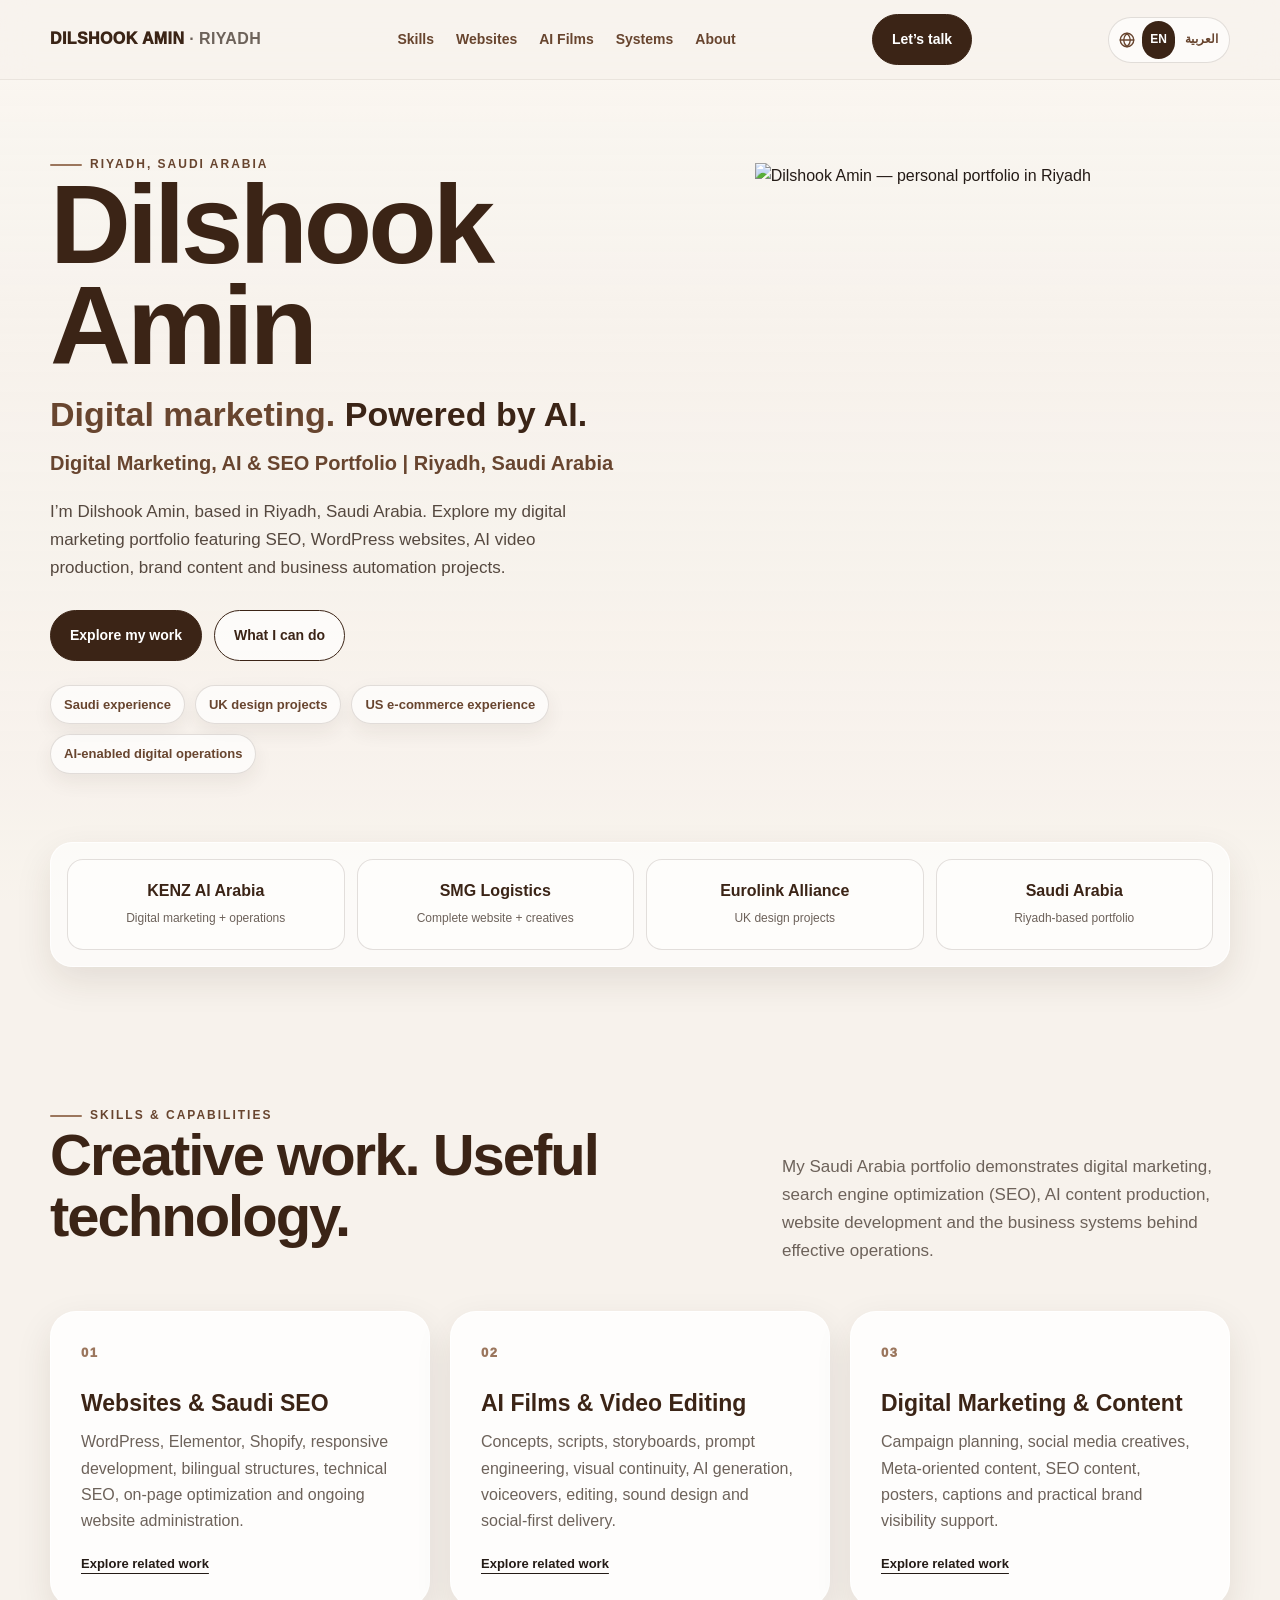
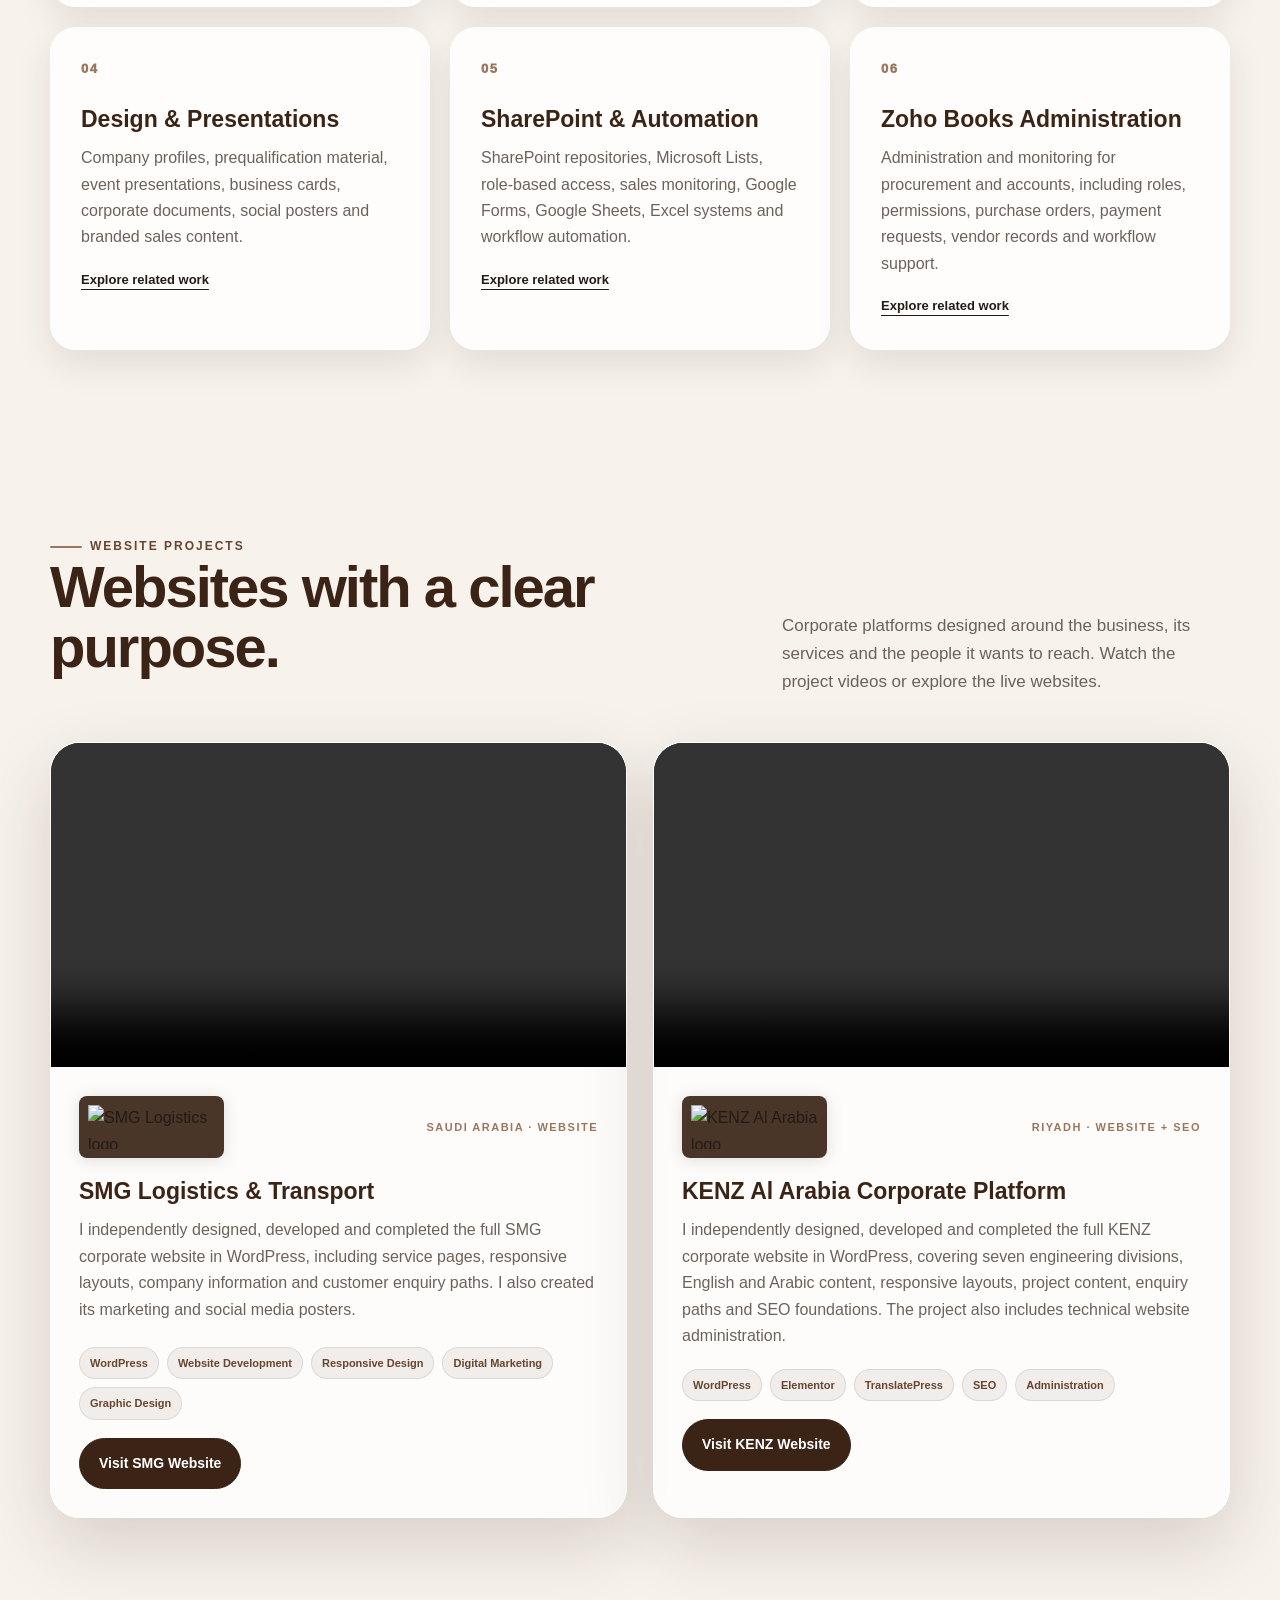
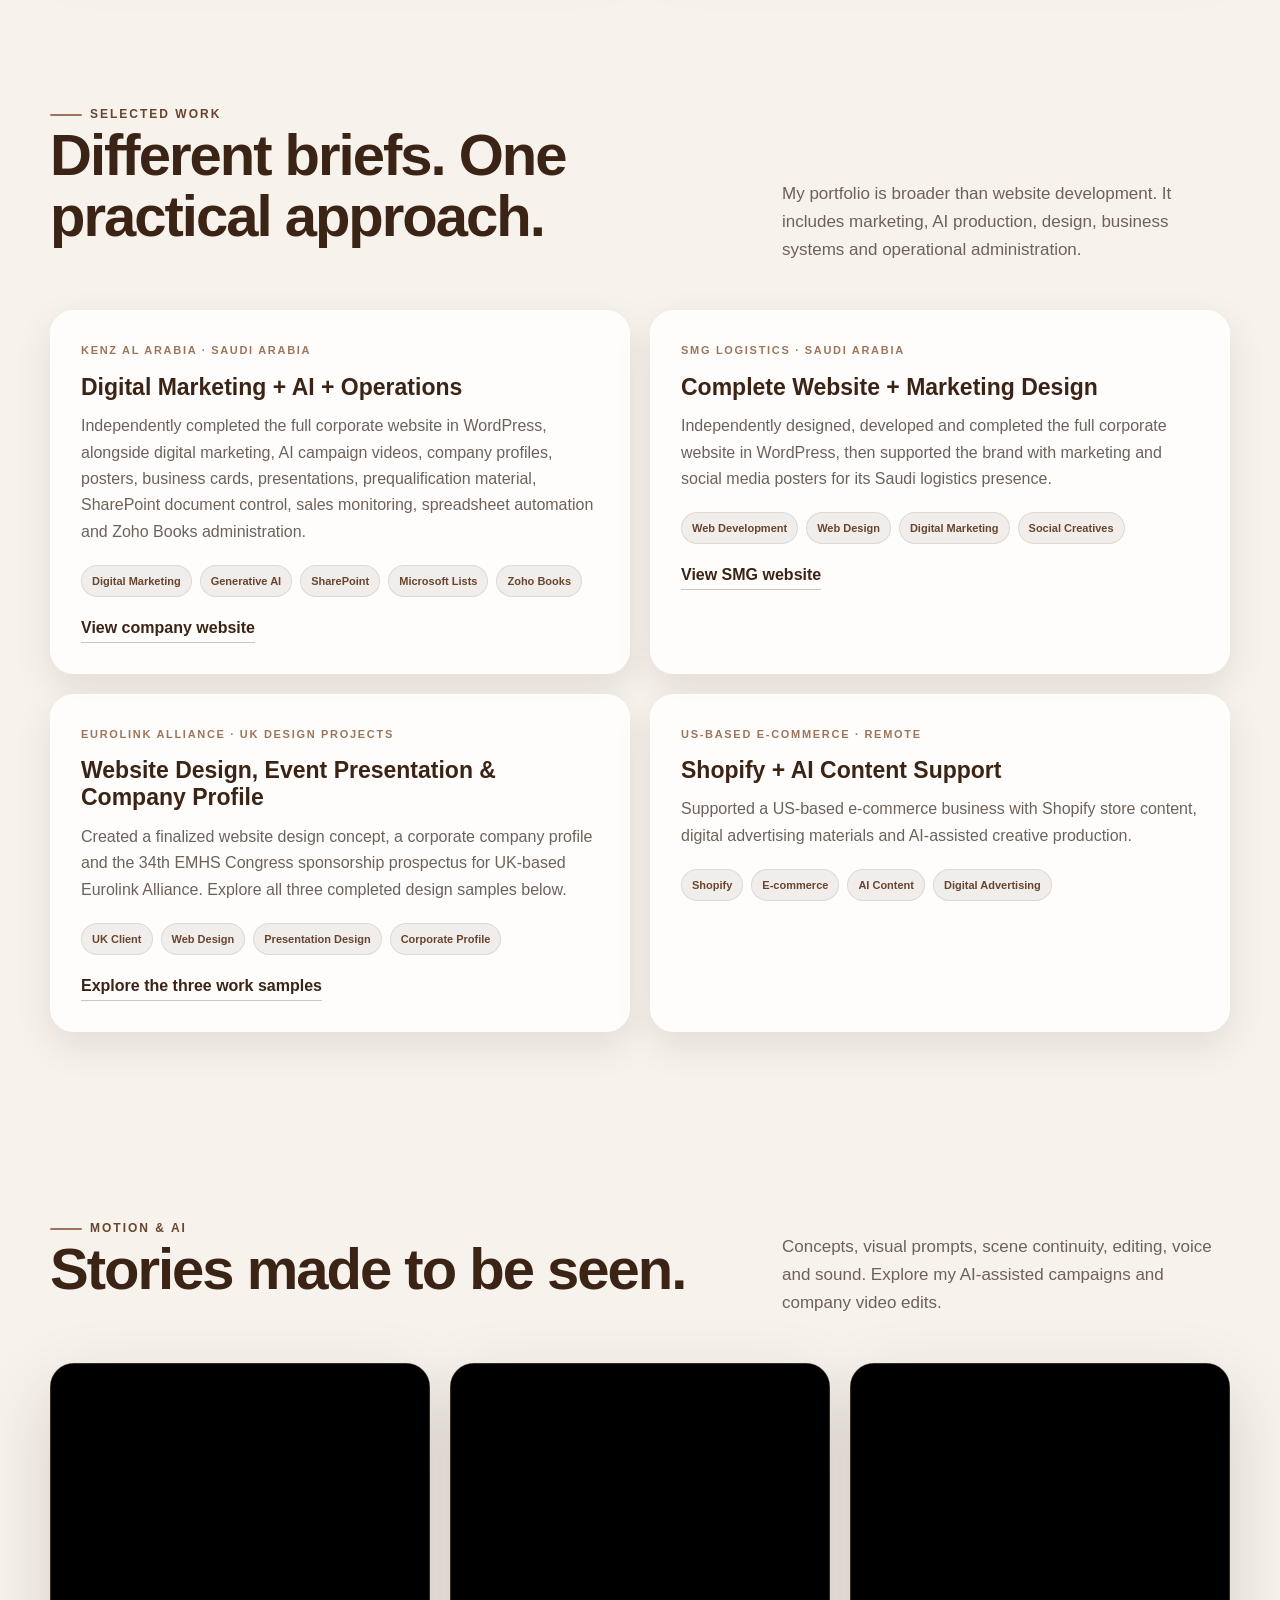
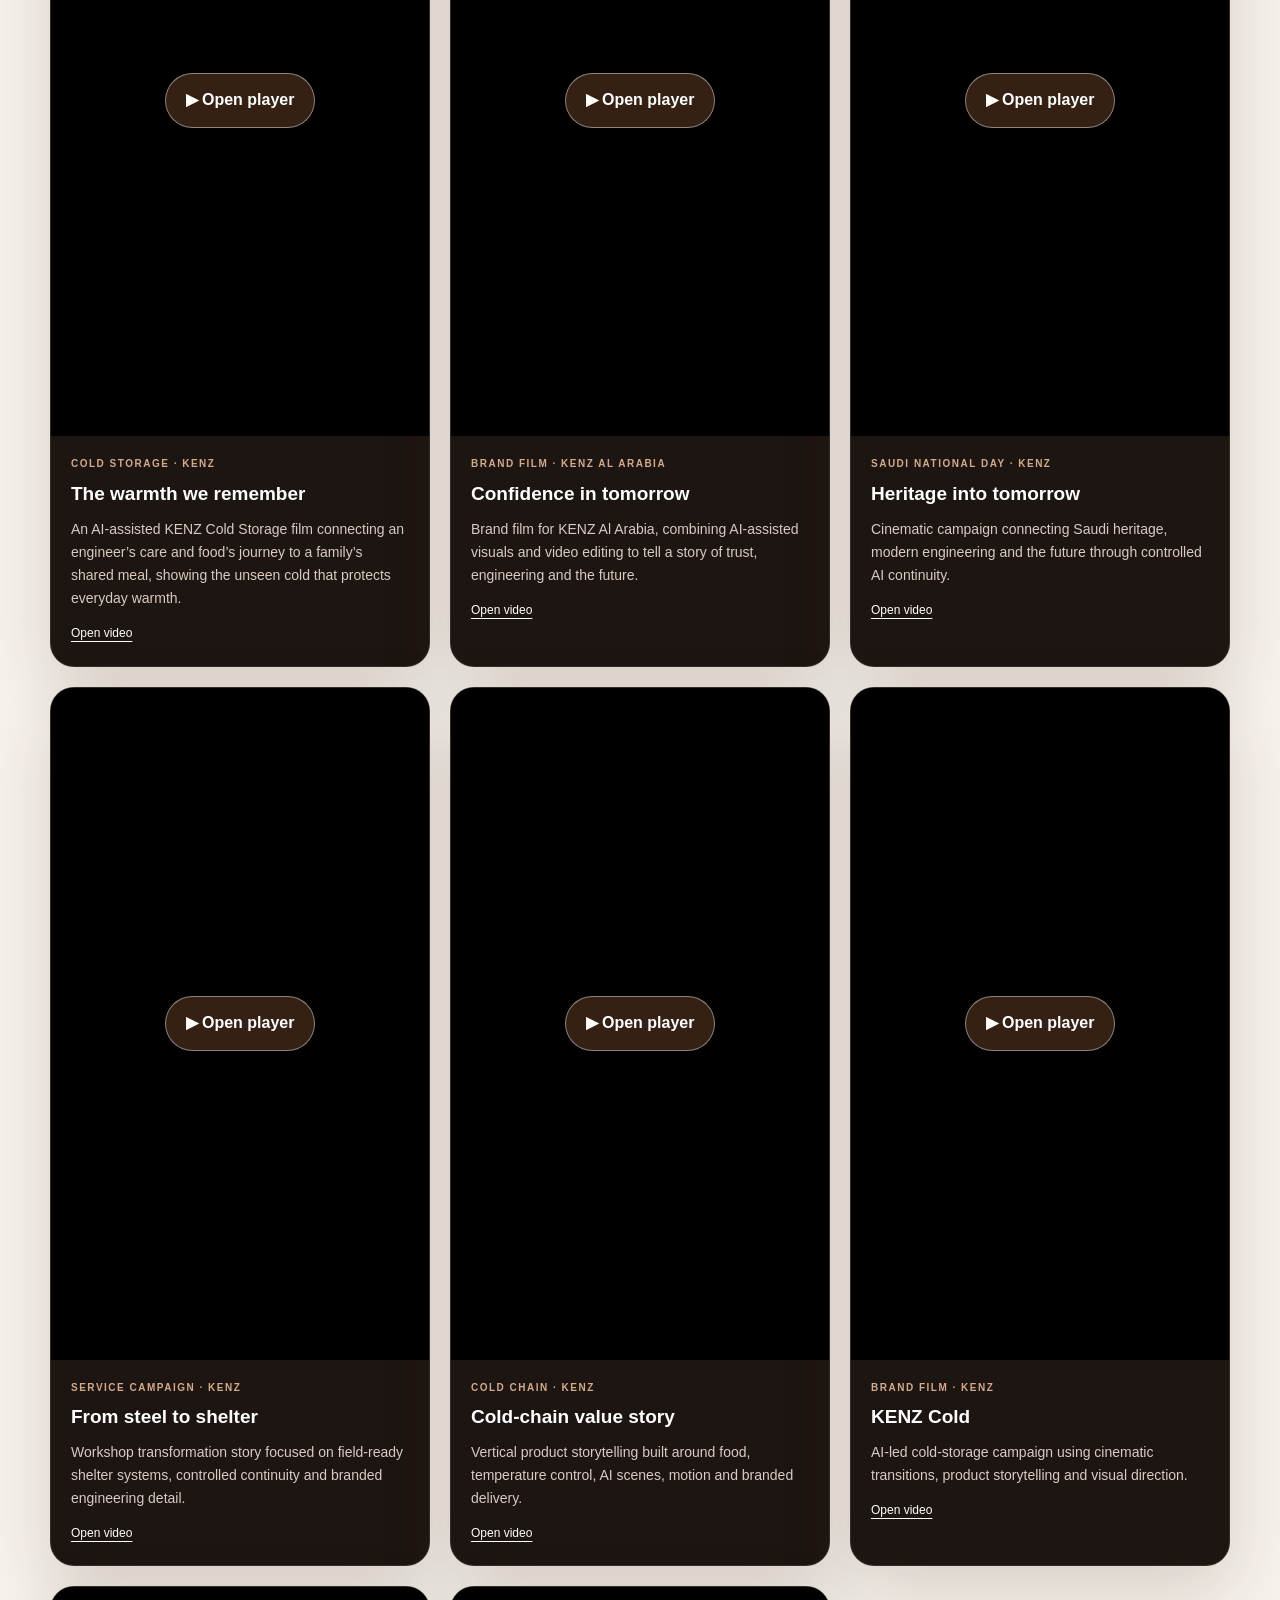
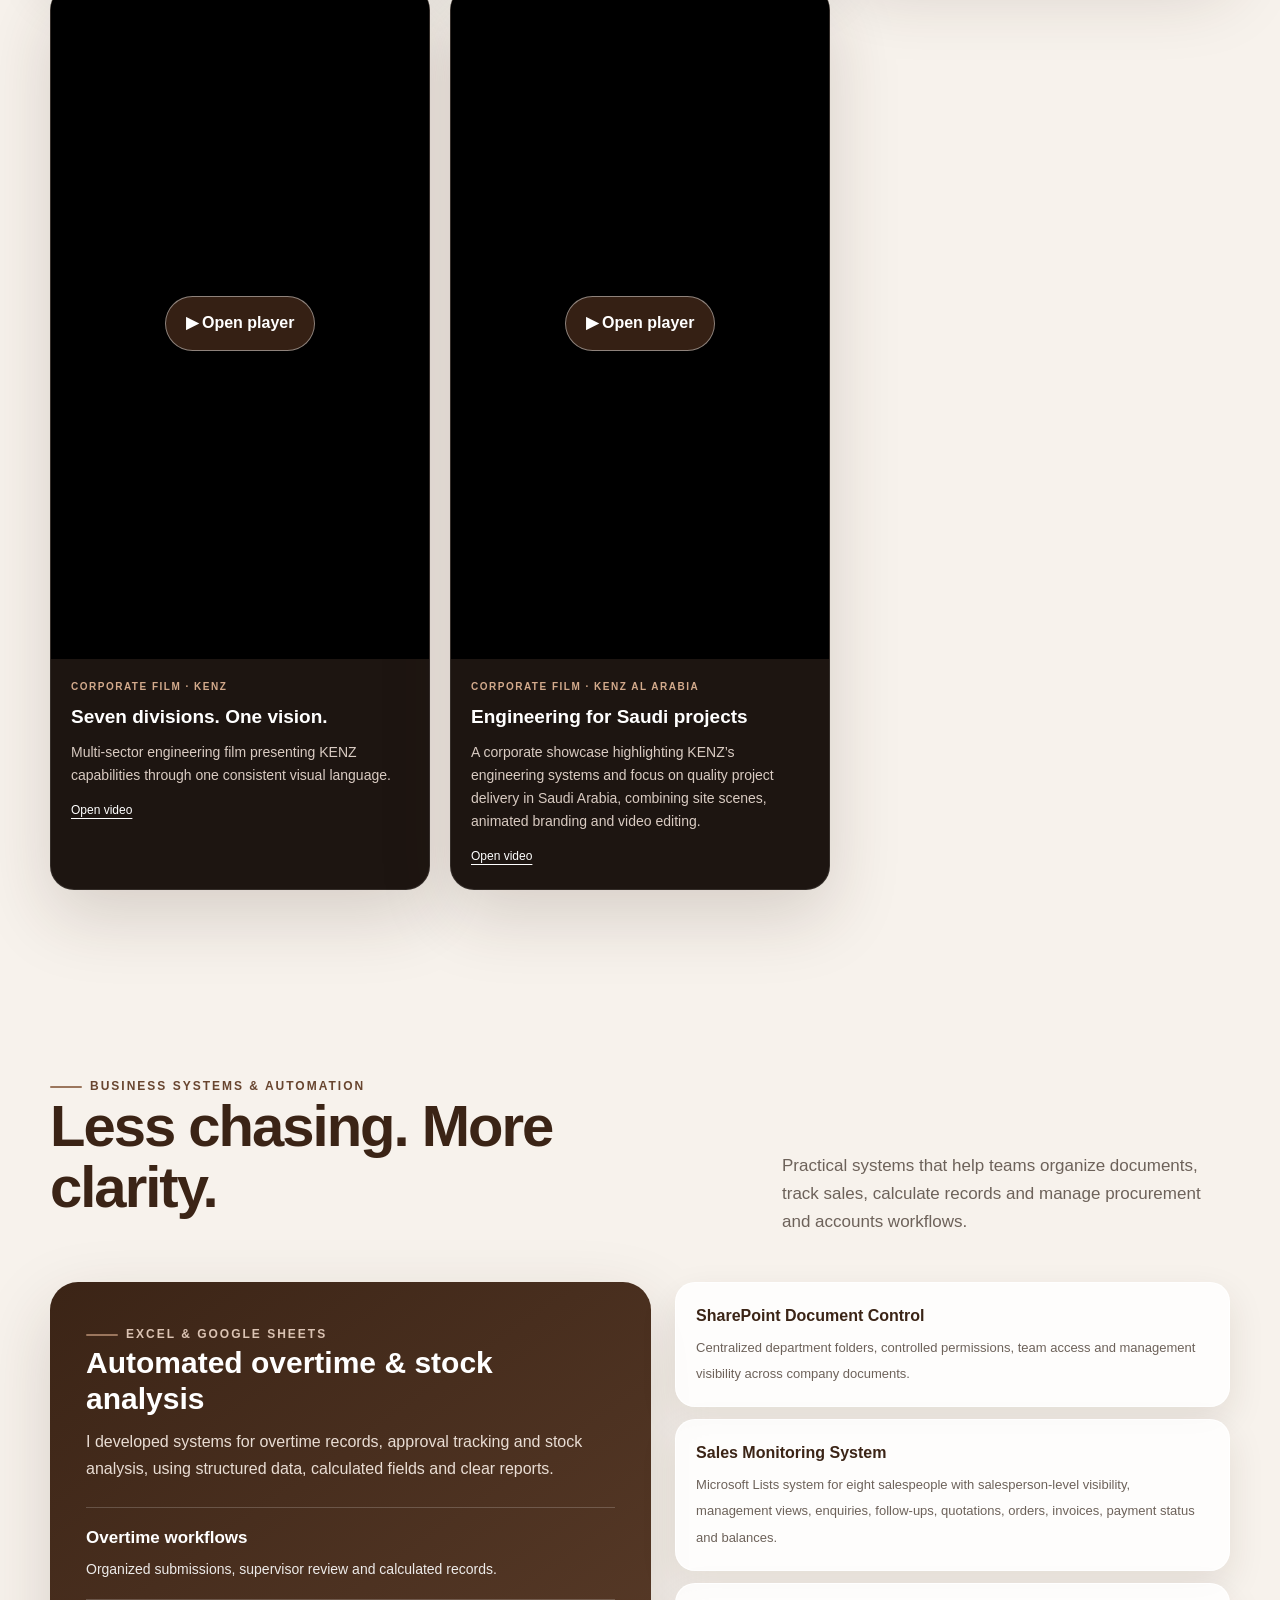
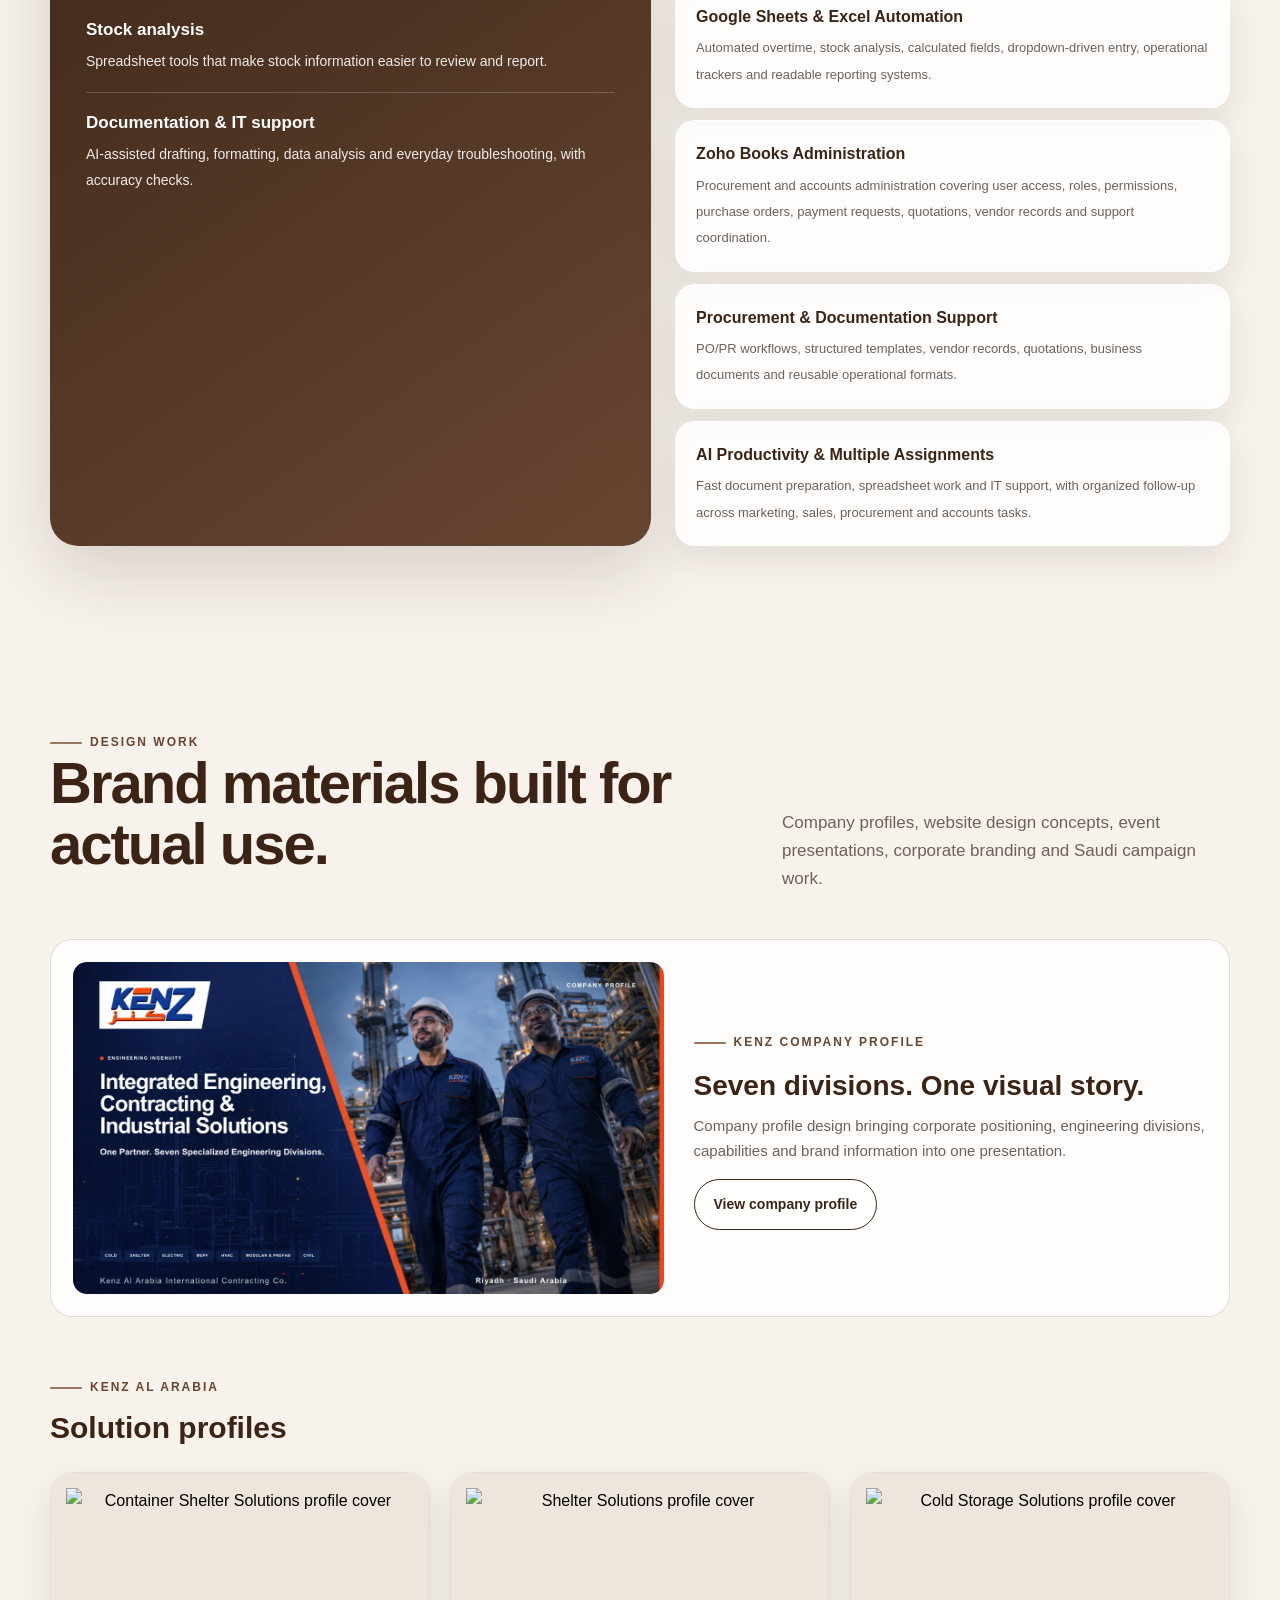
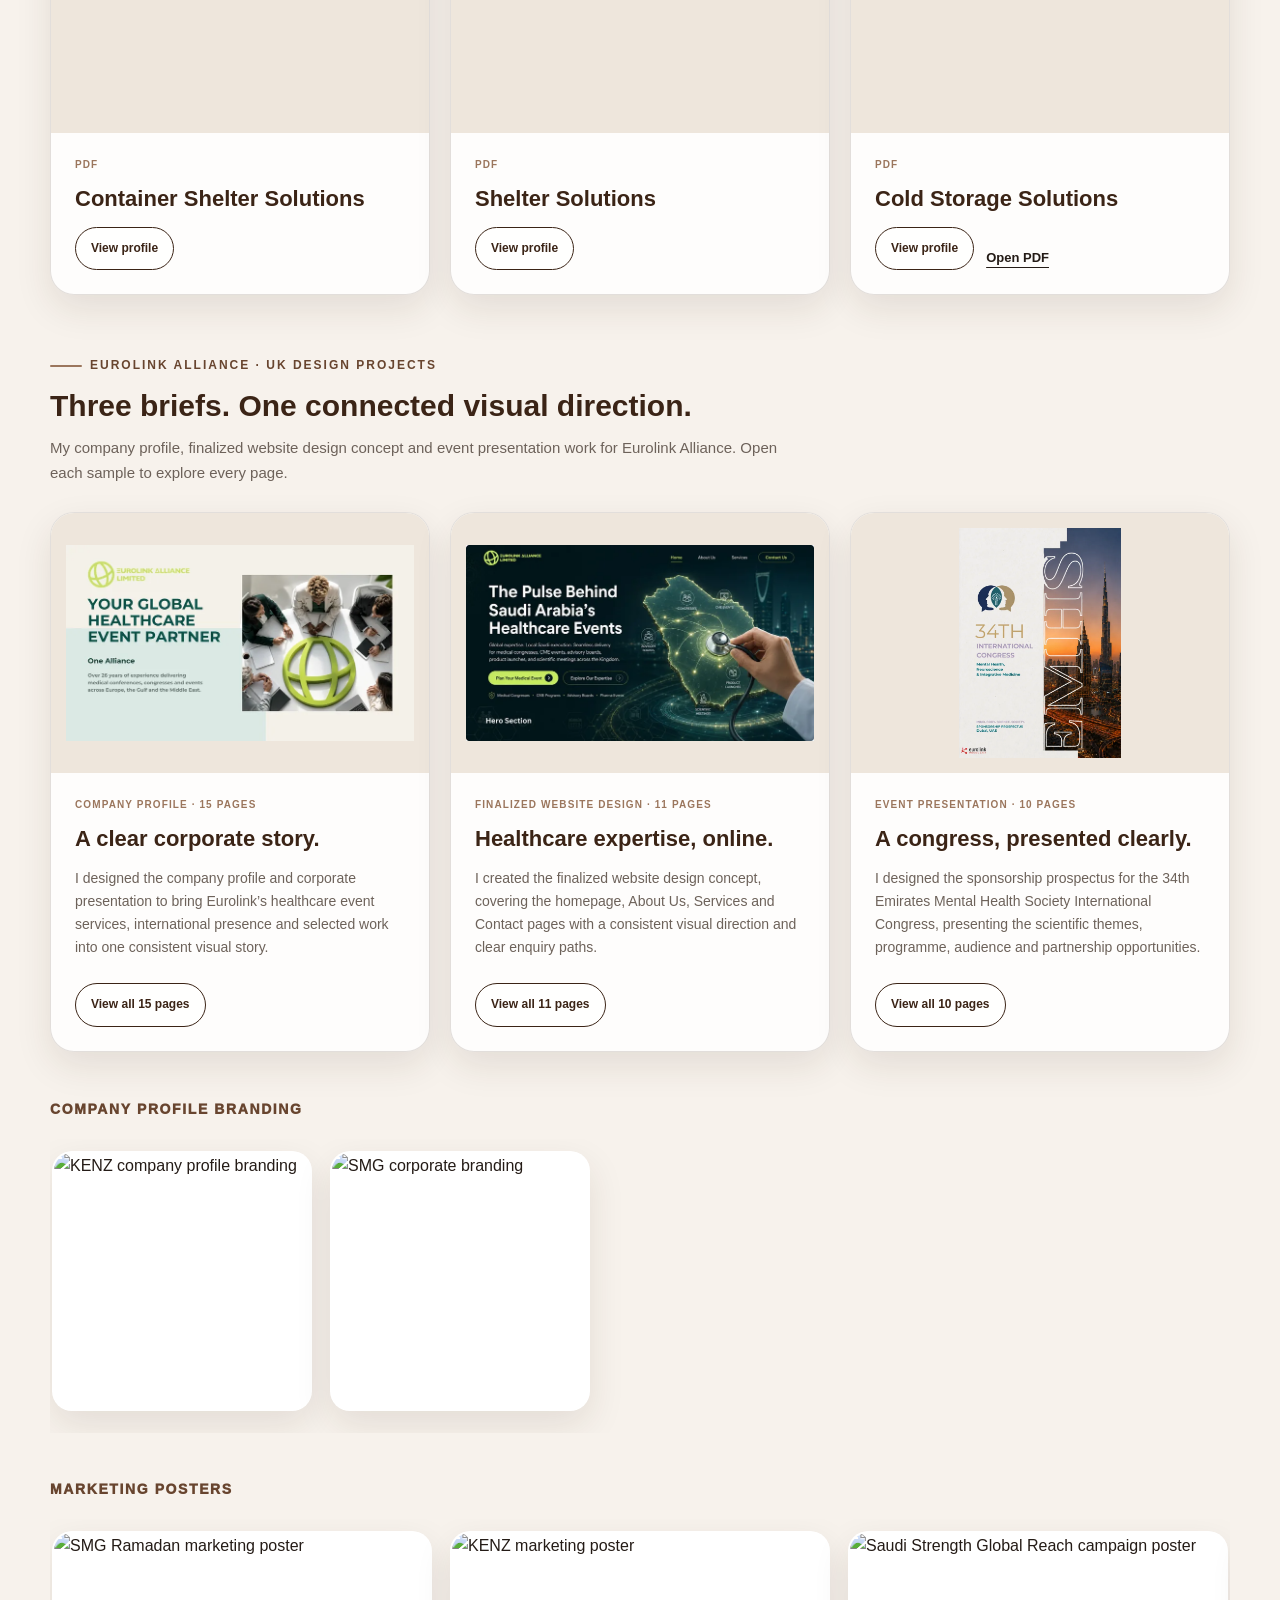
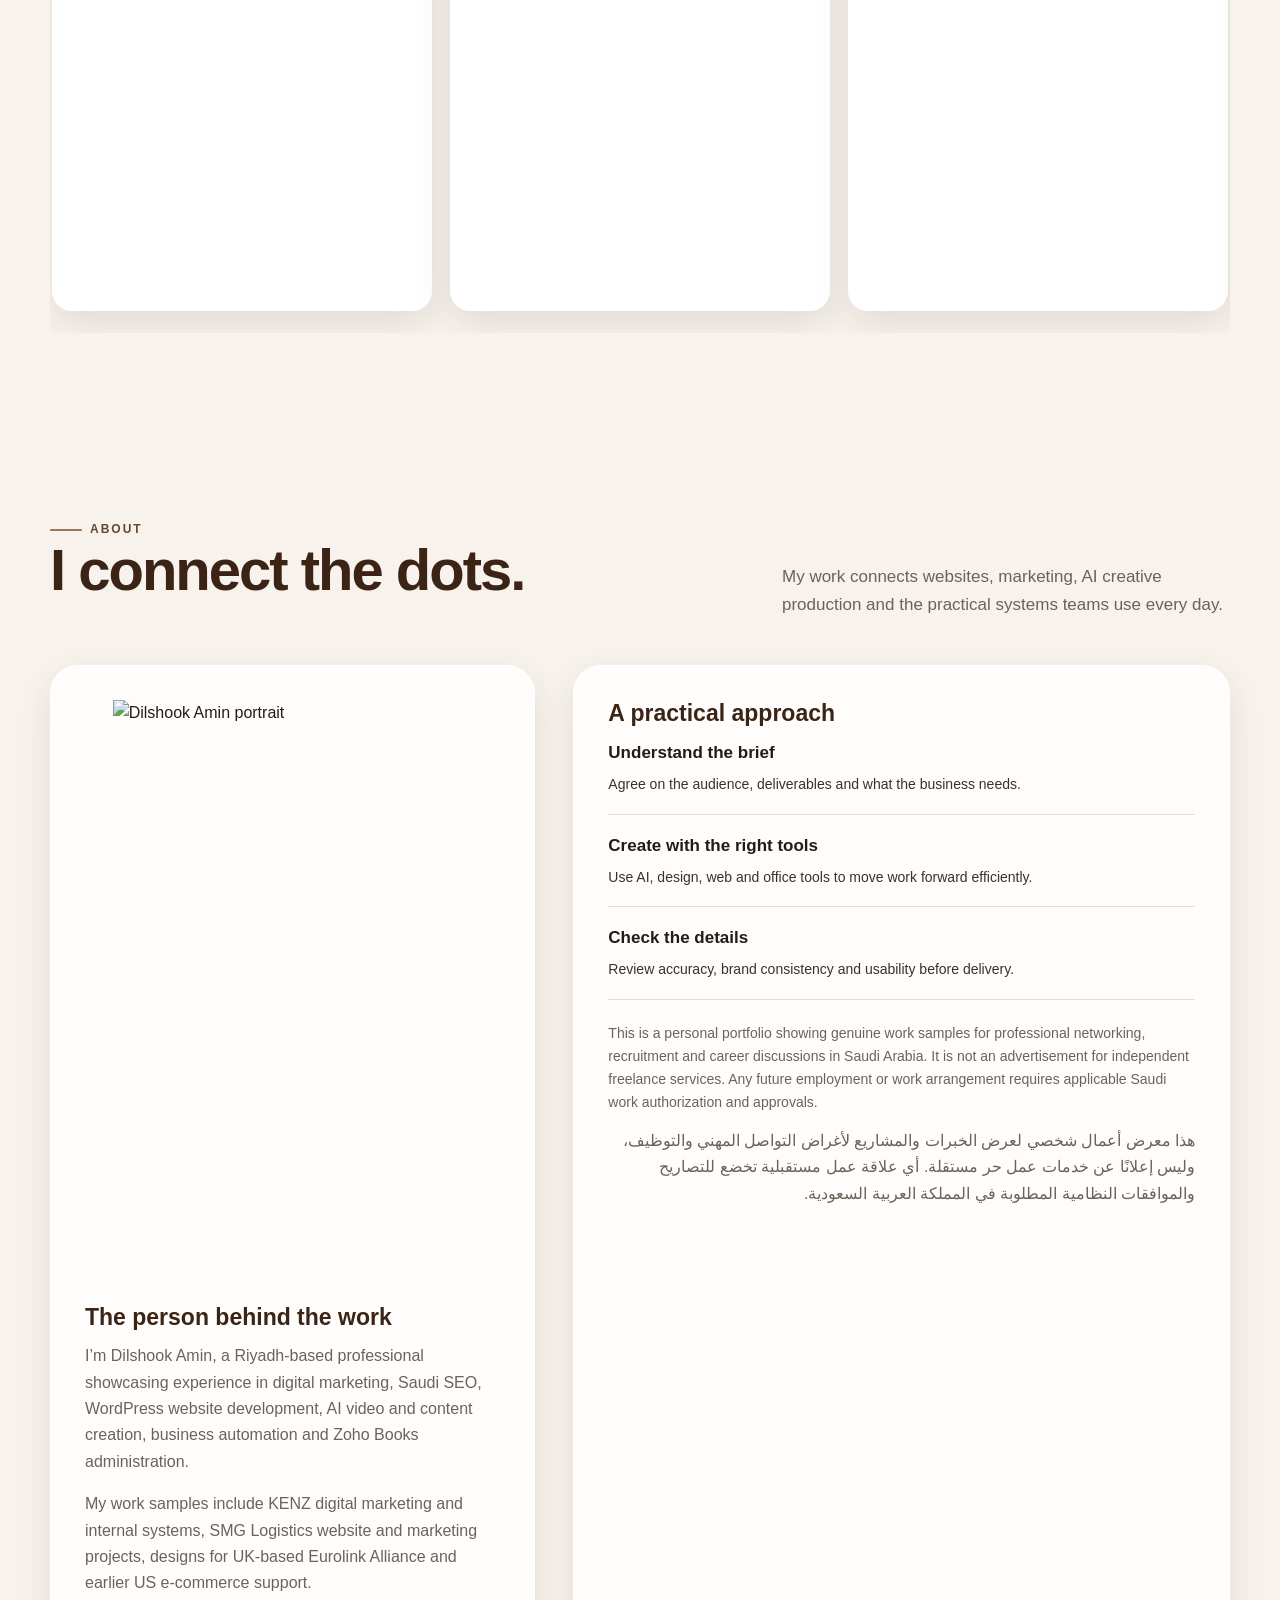
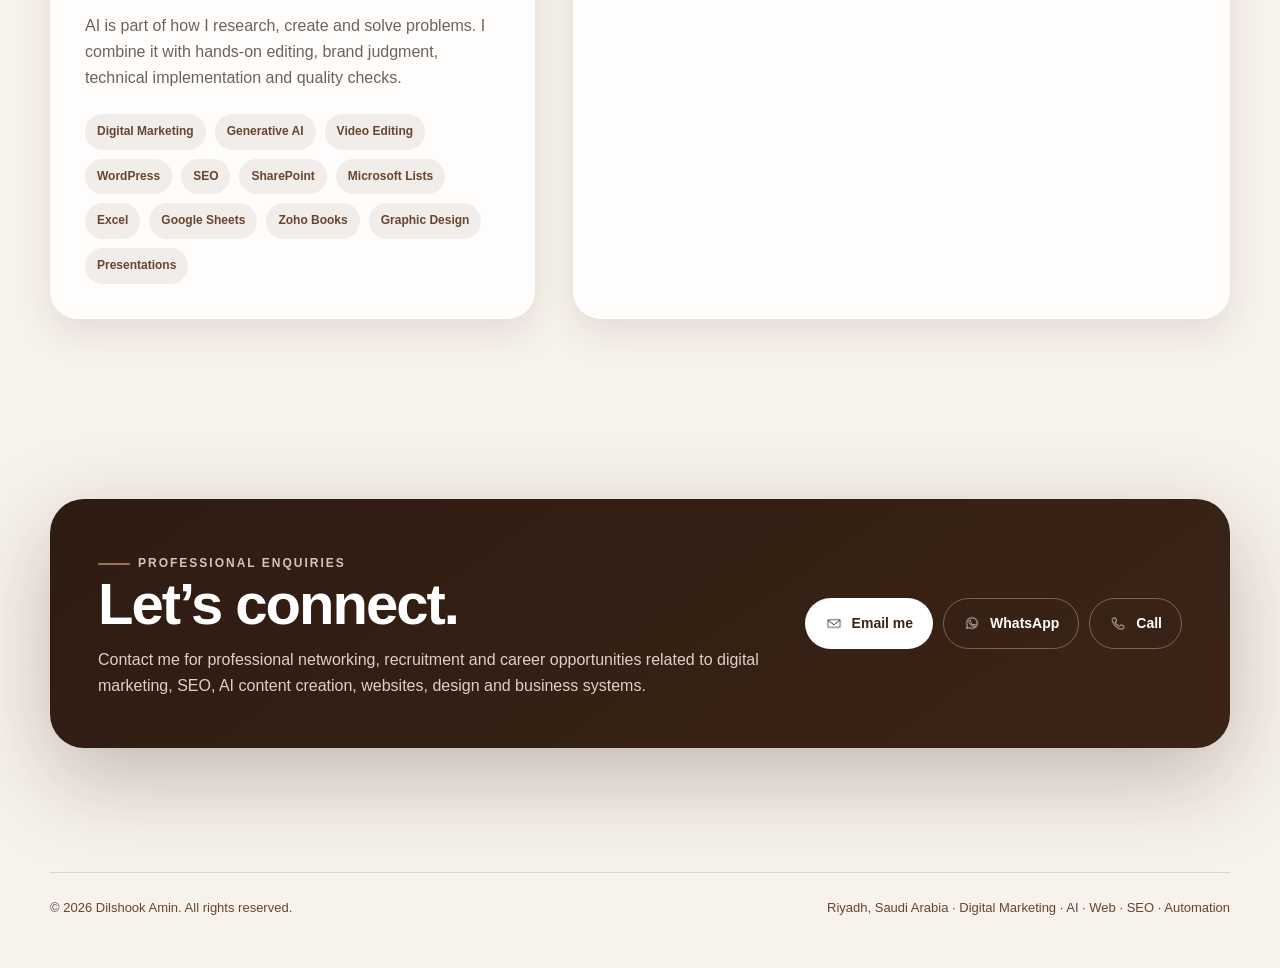
==== index.html @ b905e65b "Point both shelter presentations to KENZ's published PDFs" ====
<!DOCTYPE html>

<html lang="en">
<head>
<meta charset="utf-8"/>
<meta content="width=device-width,initial-scale=1,viewport-fit=cover" name="viewport"/>
<title>Dilshook Amin | Digital Marketing &amp; AI Portfolio Saudi Arabia</title>
<meta content="Explore Dilshook Amin’s digital marketing and AI portfolio in Riyadh, Saudi Arabia: SEO, WordPress websites, AI video, campaign content and business automation." name="description"/>
<meta content="index,follow,max-image-preview:large,max-snippet:-1,max-video-preview:-1" name="robots"/>
<meta content="Dilshook Amin" name="author"/>
<meta content="#f7f2ec" name="theme-color"/>
<meta content="light" name="color-scheme"/>
<meta content="SA-01" name="geo.region"/>
<meta content="Riyadh, Saudi Arabia" name="geo.placename"/>
<meta content="telephone=yes" name="format-detection"/>
<link href="https://dilshookaminofficial.info/" rel="canonical"/>
<link rel="alternate" hreflang="en-SA" href="https://dilshookaminofficial.info/"/>
<link rel="alternate" hreflang="ar-SA" href="https://dilshookaminofficial.info/ar/"/>
<link rel="alternate" hreflang="x-default" href="https://dilshookaminofficial.info/"/>
<link crossorigin="" href="https://cdn.shopify.com" rel="preconnect"/>
<link crossorigin="" href="https://drive.google.com" rel="preconnect"/>
<meta content="profile" property="og:type"/>
<meta content="en_SA" property="og:locale"/>
<meta content="Dilshook Amin Portfolio" property="og:site_name"/>
<meta content="Dilshook Amin | Digital Marketing &amp; AI Portfolio Saudi Arabia" property="og:title"/>
<meta content="Digital marketing, SEO, WordPress websites, AI video production and digital operations projects in Riyadh, Saudi Arabia. Explore Dilshook Amin’s professional portfolio." property="og:description"/>
<meta content="https://dilshookaminofficial.info/" property="og:url"/>
<meta content="Dilshook Amin — digital marketing and AI portfolio in Riyadh" property="og:image:alt"/>
<meta content="summary_large_image" name="twitter:card"/>
<meta content="Dilshook Amin | Digital Marketing &amp; AI Portfolio, Riyadh" name="twitter:title"/>
<meta content="Professional portfolio in Riyadh, Saudi Arabia: digital marketing, SEO, AI content creation, WordPress websites, design and business automation." name="twitter:description"/>
<meta property="og:image" content="https://cdn.shopify.com/s/files/1/0979/8782/1879/files/72a21efa-d3df-47b3-9f54-b3357c6d8799_1.png?v=1791096458"/>
<meta property="og:image:width" content="1065"/>
<meta property="og:image:height" content="1476"/>
<meta name="twitter:image" content="https://cdn.shopify.com/s/files/1/0979/8782/1879/files/72a21efa-d3df-47b3-9f54-b3357c6d8799_1.png?v=1791096458"/>
<meta name="twitter:image:alt" content="Dilshook Amin personal portfolio portrait"/>
<script type="application/ld+json">{"@context":"https://schema.org","@graph":[{"@type":"ProfilePage","@id":"https://dilshookaminofficial.info/#profile","url":"https://dilshookaminofficial.info/","name":"Dilshook Amin | Digital Marketing & AI Portfolio, Riyadh","dateModified":"2026-10-12","inLanguage":"en-SA","mainEntity":{"@id":"https://dilshookaminofficial.info/#person"}},{"@type":"Person","@id":"https://dilshookaminofficial.info/#person","name":"Dilshook Amin","url":"https://dilshookaminofficial.info/","description":"Riyadh-based digital marketing and AI professional portfolio featuring SEO, website development, AI video production, design and business automation projects.","telephone":"+966534121598","email":"amiendilshook55@gmail.com","address":{"@type":"PostalAddress","addressLocality":"Riyadh","addressRegion":"Riyadh Province","addressCountry":"SA"},"sameAs":["https://www.linkedin.com/in/dilshookaminofficial/"],"knowsAbout":["Digital Marketing","Generative AI","AI Video Production","Prompt Engineering","Search Engine Optimization","Saudi SEO","WordPress","Elementor","Shopify","Microsoft SharePoint","Microsoft Lists","Google Sheets Automation","Microsoft Excel Automation","Zoho Books Administration","Graphic Design","Presentation Design","Video Editing","Digital Operations"],"image":"https://cdn.shopify.com/s/files/1/0979/8782/1879/files/72a21efa-d3df-47b3-9f54-b3357c6d8799_1.png?v=1791096458"},{"@type":"WebSite","@id":"https://dilshookaminofficial.info/#website","url":"https://dilshookaminofficial.info/","name":"Dilshook Amin Portfolio","inLanguage":"en-SA","publisher":{"@id":"https://dilshookaminofficial.info/#person"}}]}</script>
<link href="assets/portfolio/style.css?v=20261013-rtl2" rel="stylesheet"/>
</head>
<body>
<a class="skip" href="#main">Skip to content</a>
<header class="nav-shell">
<div class="container">
<nav aria-label="Primary navigation">
<button aria-controls="mobile-menu" aria-expanded="false" class="menu-toggle" type="button">Menu</button><a class="brand" href="#top">DILSHOOK AMIN <span>· RIYADH</span></a>
<div class="nav-links">
<a href="#services">Skills</a><a href="#websites">Websites</a><a href="#films">AI Films</a><a href="#systems">Systems</a><a href="#about">About</a>
</div>
<a class="nav-cta" href="#contact">Let’s talk </a>
<div class="lang-switch" role="group" aria-label="Choose website language"><span class="lang-icon" aria-hidden="true"><svg viewBox="0 0 24 24" fill="none" stroke="currentColor" stroke-width="1.8" stroke-linecap="round" stroke-linejoin="round" focusable="false"><circle cx="12" cy="12" r="9"/><path d="M3 12h18M12 3c-3 3-4.5 6-4.5 9s1.5 6 4.5 9M12 3c3 3 4.5 6 4.5 9s-1.5 6-4.5 9"/></svg></span><a href="https://dilshookaminofficial.info/" lang="en" hreflang="en-SA" class="active" aria-current="page">EN</a><a href="https://dilshookaminofficial.info/ar/" lang="ar" hreflang="ar-SA">العربية</a></div>
</nav>
<div hidden="" id="mobile-menu"><a href="#services">Skills</a><a href="#websites">Websites</a><a href="#films">AI films</a><a href="#systems">Systems</a><a href="#design">Design</a><a href="#about">About</a></div></div>
</header>
<main id="main">
<section class="hero" id="top">
<div class="container hero-grid">
<div>
<div class="eyebrow">Riyadh, Saudi Arabia</div>
<h1 class="hero-name">Dilshook Amin</h1>
<div class="hero-brandline">Digital marketing. <strong>Powered by AI.</strong></div>
<div class="hero-title">Digital Marketing, AI &amp; SEO Portfolio | Riyadh, Saudi Arabia</div>
<p class="hero-copy">I’m Dilshook Amin, based in Riyadh, Saudi Arabia. Explore my digital marketing portfolio featuring SEO, WordPress websites, AI video production, brand content and business automation projects.</p>
<div class="hero-actions"><a class="btn primary" href="#websites">Explore my work </a><a class="btn secondary" href="#services">What I can do </a></div>
<div class="location">
<span class="pill">Saudi experience</span><span class="pill">UK design projects</span><span class="pill">US e-commerce experience</span><span class="pill">AI-enabled digital operations</span>
</div>
</div>
<figure class="hero-direct-image"><img alt="Dilshook Amin — personal portfolio in Riyadh" decoding="async" fetchpriority="high" height="1476" src="https://cdn.shopify.com/s/files/1/0979/8782/1879/files/72a21efa-d3df-47b3-9f54-b3357c6d8799_1.png?v=1791096458" width="1065"/></figure>
</div>
</section>
<section class="trust">
<div class="container trust-card">
<div><b>KENZ Al Arabia</b><span>Digital marketing + operations</span></div>
<div><b>SMG Logistics</b><span>Complete website + creatives</span></div>
<div><b>Eurolink Alliance</b><span>UK design projects</span></div>
<div><b>Saudi Arabia</b><span>Riyadh-based portfolio</span></div>
</div>
</section>
<section class="section" id="services">
<div class="container">
<div class="head"><div><div class="eyebrow">Skills &amp; capabilities</div><h2>Creative work. Useful technology.</h2></div><p>My Saudi Arabia portfolio demonstrates digital marketing, search engine optimization (SEO), AI content production, website development and the business systems behind effective operations.</p></div>
<div class="cards">
<article class="card"><div class="n">01</div><h3>Websites &amp; Saudi SEO</h3><p>WordPress, Elementor, Shopify, responsive development, bilingual structures, technical SEO, on-page optimization and ongoing website administration.</p><a class="service-more" href="#websites">Explore related work </a></article>
<article class="card"><div class="n">02</div><h3>AI Films &amp; Video Editing</h3><p>Concepts, scripts, storyboards, prompt engineering, visual continuity, AI generation, voiceovers, editing, sound design and social-first delivery.</p><a class="service-more" href="#films">Explore related work </a></article>
<article class="card"><div class="n">03</div><h3>Digital Marketing &amp; Content</h3><p>Campaign planning, social media creatives, Meta-oriented content, SEO content, posters, captions and practical brand visibility support.</p><a class="service-more" href="#websites">Explore related work </a></article>
<article class="card"><div class="n">04</div><h3>Design &amp; Presentations</h3><p>Company profiles, prequalification material, event presentations, business cards, corporate documents, social posters and branded sales content.</p><a class="service-more" href="#design">Explore related work </a></article>
<article class="card"><div class="n">05</div><h3>SharePoint &amp; Automation</h3><p>SharePoint repositories, Microsoft Lists, role-based access, sales monitoring, Google Forms, Google Sheets, Excel systems and workflow automation.</p><a class="service-more" href="#systems">Explore related work </a></article>
<article class="card"><div class="n">06</div><h3>Zoho Books Administration</h3><p>Administration and monitoring for procurement and accounts, including roles, permissions, purchase orders, payment requests, vendor records and workflow support.</p><a class="service-more" href="#systems">Explore related work </a></article>
</div>
</div>
</section>
<section class="section" id="websites">
<div class="container">
<div class="head"><div><div class="eyebrow">Website projects</div><h2>Websites with a clear purpose.</h2></div><p>Corporate platforms designed around the business, its services and the people it wants to reach. Watch the project videos or explore the live websites.</p></div>
<div class="web-grid">
<article class="web-project">
<div class="web-video"><video aria-label="SMG Logistics website project video" controls="" playsinline="" preload="metadata"><source src="https://cdn.shopify.com/videos/c/o/v/5f9eb881fc55420aa3e0a86896f85781.mp4" type="video/mp4"/>Your browser does not support HTML5 video.<a href="https://cdn.shopify.com/videos/c/o/v/5f9eb881fc55420aa3e0a86896f85781.mp4">Open this video</a></video></div>
<div class="web-copy">
<div class="logo-row"><img alt="SMG Logistics logo" height="62" loading="lazy" src="https://cdn.shopify.com/s/files/1/0979/8782/1879/files/SMG_ORIGINAL_LOGO_WEBSITE_WHITE.png?v=1775429209" width="145"/><span class="project-tag">Saudi Arabia · Website</span></div>
<h3>SMG Logistics &amp; Transport</h3>
<p>I independently designed, developed and completed the full SMG corporate website in WordPress, including service pages, responsive layouts, company information and customer enquiry paths. I also created its marketing and social media posters.</p>
<div class="meta"><span>WordPress</span><span>Website Development</span><span>Responsive Design</span><span>Digital Marketing</span><span>Graphic Design</span></div>
<div class="project-actions"><a class="btn primary" href="https://smgksa.net/" rel="noopener" target="_blank">Visit SMG Website </a></div>
</div>
</article>
<article class="web-project">
<div class="web-video"><video aria-label="KENZ Al Arabia website project video" controls="" playsinline="" preload="metadata"><source src="https://cdn.shopify.com/videos/c/o/v/f91c8729166a4ff5bc2f239c03f96848.mp4" type="video/mp4"/>Your browser does not support HTML5 video.<a href="https://cdn.shopify.com/videos/c/o/v/f91c8729166a4ff5bc2f239c03f96848.mp4">Open this video</a></video></div>
<div class="web-copy">
<div class="logo-row"><img alt="KENZ Al Arabia logo" height="62" loading="lazy" src="https://cdn.shopify.com/s/files/1/0979/8782/1879/files/Kenz_Final-4.png?v=1775429178" width="145"/><span class="project-tag">Riyadh · Website + SEO</span></div>
<h3>KENZ Al Arabia Corporate Platform</h3>
<p>I independently designed, developed and completed the full KENZ corporate website in WordPress, covering seven engineering divisions, English and Arabic content, responsive layouts, project content, enquiry paths and SEO foundations. The project also includes technical website administration.</p>
<div class="meta"><span>WordPress</span><span>Elementor</span><span>TranslatePress</span><span>SEO</span><span>Administration</span></div>
<div class="project-actions"><a class="btn primary" href="https://www.kenzalarabia.com/" rel="noopener" target="_blank">Visit KENZ Website </a></div>
</div>
</article>
</div>
</div>
</section>
<section class="section" id="work">
<div class="container">
<div class="head"><div><div class="eyebrow">Selected work</div><h2>Different briefs. One practical approach.</h2></div><p>My portfolio is broader than website development. It includes marketing, AI production, design, business systems and operational administration.</p></div>
<div class="experience-grid">
<article class="project"><div class="tag">KENZ Al Arabia · Saudi Arabia</div><h3>Digital Marketing + AI + Operations</h3><p>Independently completed the full corporate website in WordPress, alongside digital marketing, AI campaign videos, company profiles, posters, business cards, presentations, prequalification material, SharePoint document control, sales monitoring, spreadsheet automation and Zoho Books administration.</p><div class="meta"><span>Digital Marketing</span><span>Generative AI</span><span>SharePoint</span><span>Microsoft Lists</span><span>Zoho Books</span></div><a class="link" href="https://www.kenzalarabia.com/" rel="noopener" target="_blank">View company website </a></article>
<article class="project"><div class="tag">SMG Logistics · Saudi Arabia</div><h3>Complete Website + Marketing Design</h3><p>Independently designed, developed and completed the full corporate website in WordPress, then supported the brand with marketing and social media posters for its Saudi logistics presence.</p><div class="meta"><span>Web Development</span><span>Web Design</span><span>Digital Marketing</span><span>Social Creatives</span></div><a class="link" href="https://smgksa.net/" rel="noopener" target="_blank">View SMG website </a></article>
<article class="project"><div class="tag">Eurolink Alliance · UK design projects</div><h3>Website Design, Event Presentation &amp; Company Profile</h3><p>Created a finalized website design concept, a corporate company profile and the 34th EMHS Congress sponsorship prospectus for UK-based Eurolink Alliance. Explore all three completed design samples below.</p><div class="meta"><span>UK Client</span><span>Web Design</span><span>Presentation Design</span><span>Corporate Profile</span></div><a class="link" href="#eurolink">Explore the three work samples </a></article>
<article class="project"><div class="tag">US-based e-commerce · Remote</div><h3>Shopify + AI Content Support</h3><p>Supported a US-based e-commerce business with Shopify store content, digital advertising materials and AI-assisted creative production.</p><div class="meta"><span>Shopify</span><span>E-commerce</span><span>AI Content</span><span>Digital Advertising</span></div></article>
</div>
</div>
</section>
<section class="section" id="films">
<div class="container">
<div class="head"><div><div class="eyebrow">Motion &amp; AI</div><h2>Stories made to be seen.</h2></div><p>Concepts, visual prompts, scene continuity, editing, voice and sound. Explore my AI-assisted campaigns and company video edits.</p></div>
<div class="film-grid">
<article class="film"><div class="film-slot" data-active="false"><div class="film-player" aria-label="KENZ Cold Storage Film: The Warmth We Remember"><iframe allow="autoplay 'none'; fullscreen 'none'" inert="" tabindex="-1" loading="lazy" src="https://drive.google.com/file/d/179lUp7t1Is54ztzlW4Zaf_9UQvIoalBi/preview?hl=en" lang="en" title="KENZ Cold Storage Film: The Warmth We Remember"></iframe><button class="film-activate" type="button" aria-label="Open player: KENZ Cold Storage Film: The Warmth We Remember"><span>▶ Open player</span></button><button class="film-fullscreen" type="button" aria-expanded="false" hidden>Fullscreen</button></div></div><div class="film-copy"><div class="film-label">Cold Storage · KENZ</div><h3>The warmth we remember</h3><p>An AI-assisted KENZ Cold Storage film connecting an engineer’s care and food’s journey to a family’s shared meal, showing the unseen cold that protects everyday warmth.</p><a class="film-fallback" href="https://drive.google.com/file/d/179lUp7t1Is54ztzlW4Zaf_9UQvIoalBi/view?usp=drivesdk" rel="noopener noreferrer" target="_blank">Open video </a></div></article>
<article class="film"><div class="film-slot" data-active="false"><div class="film-player" aria-label="KENZ Al Arabia Brand Film"><iframe allow="autoplay 'none'; fullscreen 'none'" inert="" tabindex="-1" loading="lazy" src="https://drive.google.com/file/d/1K7ar2WQyzfVAWOzsW_msr-JdedpQjtr2/preview?hl=en" lang="en" title="KENZ Al Arabia Brand Film"></iframe><button class="film-activate" type="button" aria-label="Open player: KENZ Al Arabia Brand Film"><span>▶ Open player</span></button><button class="film-fullscreen" type="button" aria-expanded="false" hidden>Fullscreen</button></div></div><div class="film-copy"><div class="film-label">Brand Film · KENZ Al Arabia</div><h3>Confidence in tomorrow</h3><p>Brand film for KENZ Al Arabia, combining AI-assisted visuals and video editing to tell a story of trust, engineering and the future.</p><a class="film-fallback" href="https://drive.google.com/file/d/1K7ar2WQyzfVAWOzsW_msr-JdedpQjtr2/view?usp=drivesdk" rel="noopener noreferrer" target="_blank">Open video </a></div></article>
<article class="film"><div class="film-slot" data-active="false"><div class="film-player" aria-label="Saudi National Day Film"><iframe allow="autoplay 'none'; fullscreen 'none'" inert="" tabindex="-1" loading="lazy" src="https://drive.google.com/file/d/1x4m7v9bq61aIs1LgRlQjBB0alJK0g8oX/preview?hl=en" lang="en" title="Saudi National Day Film"></iframe><button class="film-activate" type="button" aria-label="Open player: Saudi National Day Film"><span>▶ Open player</span></button><button class="film-fullscreen" type="button" aria-expanded="false" hidden>Fullscreen</button></div></div><div class="film-copy"><div class="film-label">Saudi National Day · KENZ</div><h3>Heritage into tomorrow</h3><p>Cinematic campaign connecting Saudi heritage, modern engineering and the future through controlled AI continuity.</p><a class="film-fallback" href="https://drive.google.com/file/d/1x4m7v9bq61aIs1LgRlQjBB0alJK0g8oX/view" rel="noopener noreferrer" target="_blank">Open video </a></div></article>
<article class="film"><div class="film-slot" data-active="false"><div class="film-player" aria-label="Shelter Systems Campaign"><iframe allow="autoplay 'none'; fullscreen 'none'" inert="" tabindex="-1" loading="lazy" src="https://drive.google.com/file/d/1kqFExCI4nW9UG2Wb8xfiQTBuP5eplyrq/preview?hl=en" lang="en" title="Shelter Systems Campaign"></iframe><button class="film-activate" type="button" aria-label="Open player: Shelter Systems Campaign"><span>▶ Open player</span></button><button class="film-fullscreen" type="button" aria-expanded="false" hidden>Fullscreen</button></div></div><div class="film-copy"><div class="film-label">Service Campaign · KENZ</div><h3>From steel to shelter</h3><p>Workshop transformation story focused on field-ready shelter systems, controlled continuity and branded engineering detail.</p><a class="film-fallback" href="https://drive.google.com/file/d/1kqFExCI4nW9UG2Wb8xfiQTBuP5eplyrq/view" rel="noopener noreferrer" target="_blank">Open video </a></div></article>
<article class="film"><div class="film-slot" data-active="false"><div class="film-player" aria-label="Cold Chain English Campaign"><iframe allow="autoplay 'none'; fullscreen 'none'" inert="" tabindex="-1" loading="lazy" src="https://drive.google.com/file/d/1OkzH-mD8hU18XLn9yo9xfqAPru5Kk2fi/preview?hl=en" lang="en" title="Cold Chain English Campaign"></iframe><button class="film-activate" type="button" aria-label="Open player: Cold Chain English Campaign"><span>▶ Open player</span></button><button class="film-fullscreen" type="button" aria-expanded="false" hidden>Fullscreen</button></div></div><div class="film-copy"><div class="film-label">Cold Chain · KENZ</div><h3>Cold-chain value story</h3><p>Vertical product storytelling built around food, temperature control, AI scenes, motion and branded delivery.</p><a class="film-fallback" href="https://drive.google.com/file/d/1OkzH-mD8hU18XLn9yo9xfqAPru5Kk2fi/view" rel="noopener noreferrer" target="_blank">Open video </a></div></article>
<article class="film"><div class="film-slot" data-active="false"><div class="film-player" aria-label="KENZ Cold Brand Film"><iframe allow="autoplay 'none'; fullscreen 'none'" inert="" tabindex="-1" loading="lazy" src="https://drive.google.com/file/d/15yzauw43hvOJIA_f5z4cBDGMm-XU8E_q/preview?hl=en" lang="en" title="KENZ Cold Brand Film"></iframe><button class="film-activate" type="button" aria-label="Open player: KENZ Cold Brand Film"><span>▶ Open player</span></button><button class="film-fullscreen" type="button" aria-expanded="false" hidden>Fullscreen</button></div></div><div class="film-copy"><div class="film-label">Brand Film · KENZ</div><h3>KENZ Cold</h3><p>AI-led cold-storage campaign using cinematic transitions, product storytelling and visual direction.</p><a class="film-fallback" href="https://drive.google.com/file/d/15yzauw43hvOJIA_f5z4cBDGMm-XU8E_q/view" rel="noopener noreferrer" target="_blank">Open video </a></div></article>
<article class="film"><div class="film-slot" data-active="false"><div class="film-player" aria-label="Seven-Division Engineering Film"><iframe allow="autoplay 'none'; fullscreen 'none'" inert="" tabindex="-1" loading="lazy" src="https://drive.google.com/file/d/15NVf3ukfVsyYA13RrKinpwtiZaJk7jVV/preview?hl=en" lang="en" title="Seven-Division Engineering Film"></iframe><button class="film-activate" type="button" aria-label="Open player: Seven-Division Engineering Film"><span>▶ Open player</span></button><button class="film-fullscreen" type="button" aria-expanded="false" hidden>Fullscreen</button></div></div><div class="film-copy"><div class="film-label">Corporate Film · KENZ</div><h3>Seven divisions. One vision.</h3><p>Multi-sector engineering film presenting KENZ capabilities through one consistent visual language.</p><a class="film-fallback" href="https://drive.google.com/file/d/15NVf3ukfVsyYA13RrKinpwtiZaJk7jVV/view" rel="noopener noreferrer" target="_blank">Open video </a></div></article>
<article class="film"><div class="film-slot" data-active="false"><div class="film-player" aria-label="KENZ Engineering Showcase"><iframe allow="autoplay 'none'; fullscreen 'none'" inert="" tabindex="-1" loading="lazy" src="https://drive.google.com/file/d/1tjrjIxFsfjwvzKWYVsd0tddEBLHpNEON/preview?hl=en" lang="en" title="KENZ Engineering Showcase"></iframe><button class="film-activate" type="button" aria-label="Open player: KENZ Engineering Showcase"><span>▶ Open player</span></button><button class="film-fullscreen" type="button" aria-expanded="false" hidden>Fullscreen</button></div></div><div class="film-copy"><div class="film-label">Corporate Film · KENZ Al Arabia</div><h3>Engineering for Saudi projects</h3><p>A corporate showcase highlighting KENZ’s engineering systems and focus on quality project delivery in Saudi Arabia, combining site scenes, animated branding and video editing.</p><a class="film-fallback" href="https://drive.google.com/file/d/1tjrjIxFsfjwvzKWYVsd0tddEBLHpNEON/view?usp=drivesdk" rel="noopener noreferrer" target="_blank">Open video </a></div></article>
</div>
</div>
</section>
<section class="section" id="systems">
<div class="container">
<div class="head"><div><div class="eyebrow">Business systems &amp; automation</div><h2>Less chasing. More clarity.</h2></div><p>Practical systems that help teams organize documents, track sales, calculate records and manage procurement and accounts workflows.</p></div>
<div class="systems">
<article class="system-main"><div class="eyebrow" style="color:#dbc3b3">Excel &amp; Google Sheets</div><h3>Automated overtime &amp; stock analysis</h3><p>I developed systems for overtime records, approval tracking and stock analysis, using structured data, calculated fields and clear reports.</p><div class="system-points"><div><b>Overtime workflows</b><span>Organized submissions, supervisor review and calculated records.</span></div><div><b>Stock analysis</b><span>Spreadsheet tools that make stock information easier to review and report.</span></div><div><b>Documentation &amp; IT support</b><span>AI-assisted drafting, formatting, data analysis and everyday troubleshooting, with accuracy checks.</span></div></div></article>
<div class="system-list">
<article class="system-item"><b>SharePoint Document Control</b><span>Centralized department folders, controlled permissions, team access and management visibility across company documents.</span></article>
<article class="system-item"><b>Sales Monitoring System</b><span>Microsoft Lists system for eight salespeople with salesperson-level visibility, management views, enquiries, follow-ups, quotations, orders, invoices, payment status and balances.</span></article>
<article class="system-item"><b>Google Sheets &amp; Excel Automation</b><span>Automated overtime, stock analysis, calculated fields, dropdown-driven entry, operational trackers and readable reporting systems.</span></article>
<article class="system-item"><b>Zoho Books Administration</b><span>Procurement and accounts administration covering user access, roles, permissions, purchase orders, payment requests, quotations, vendor records and support coordination.</span></article>
<article class="system-item"><b>Procurement &amp; Documentation Support</b><span>PO/PR workflows, structured templates, vendor records, quotations, business documents and reusable operational formats.</span></article>
<article class="system-item"><b>AI Productivity &amp; Multiple Assignments</b><span>Fast document preparation, spreadsheet work and IT support, with organized follow-up across marketing, sales, procurement and accounts tasks.</span></article></div>
</div>
</div>
</section>
<section class="section" id="design">
<div class="container">
<div class="head"><div><div class="eyebrow">Design work</div><h2>Brand materials built for actual use.</h2></div><p>Company profiles, website design concepts, event presentations, corporate branding and Saudi campaign work.</p></div><article class="profile-feature"><button class="profile-cover-button" type="button" data-document="kenz-company-profile" aria-label="Open KENZ Al Arabia company profile"><img alt="KENZ company profile cover designed by Dilshook Amin" height="731" loading="lazy" src="assets/portfolio/images/kenz-company-profile-cover-designed-by-dilshook-amin-f6027c6e6b.webp" width="1300"/></button><div><span class="eyebrow">KENZ company profile</span><h3>Seven divisions. One visual story.</h3><p>Company profile design bringing corporate positioning, engineering divisions, capabilities and brand information into one presentation.</p><button class="btn secondary" type="button" data-document="kenz-company-profile">View company profile</button></div></article>
<section class="eurolink-work" id="kenz-division-profiles"><div class="sample-intro"><span class="eyebrow">KENZ Al Arabia</span><h3>Solution profiles</h3></div><div class="sample-grid"><article class="sample-card"><button class="sample-cover" type="button" data-document="kenz-container-shelter" aria-label="Open Container Shelter Solutions"><img src="https://www.kenzalarabia.com/wp-content/uploads/2026/11/Kenz-container-shelter-profile-4.jpg-scaled.webp" width="2560" height="1810" loading="lazy" decoding="async" alt="Container Shelter Solutions profile cover"/></button><div class="sample-copy"><div class="tag">PDF</div><h4>Container Shelter Solutions</h4><div class="sample-actions"><button class="btn secondary" type="button" data-document="kenz-container-shelter">View profile</button></div></div></article><article class="sample-card"><button class="sample-cover" type="button" data-document="kenz-shelter" aria-label="Open Shelter Solutions"><img src="https://www.kenzalarabia.com/wp-content/uploads/2026/11/KENZ_Shelter_Profile_28_Pages.pptx-8.jpg-scaled.webp" width="2560" height="1810" loading="lazy" decoding="async" alt="Shelter Solutions profile cover"/></button><div class="sample-copy"><div class="tag">PDF</div><h4>Shelter Solutions</h4><div class="sample-actions"><button class="btn secondary" type="button" data-document="kenz-shelter">View profile</button></div></div></article><article class="sample-card"><button class="sample-cover" type="button" data-document="kenz-cold-storage" aria-label="Open Cold Storage Solutions"><img src="https://www.kenzalarabia.com/wp-content/uploads/2026/11/KENZ-Cold-Storage-Solutions-10.jpg-scaled.webp" width="2560" height="1810" loading="lazy" decoding="async" alt="Cold Storage Solutions profile cover"/></button><div class="sample-copy"><div class="tag">PDF</div><h4>Cold Storage Solutions</h4><div class="sample-actions"><button class="btn secondary" type="button" data-document="kenz-cold-storage">View profile</button><a class="service-more" href="https://www.kenzalarabia.com/wp-content/uploads/2026/11/KENZ_Cold_Storage_Solutions_Optimized.pdf" target="_blank" rel="noopener noreferrer">Open PDF</a></div></div></article></div></section>
<div class="eurolink-work" id="eurolink"><div class="sample-intro"><span class="eyebrow">Eurolink Alliance · UK design projects</span><h3>Three briefs. One connected visual direction.</h3><p>My company profile, finalized website design concept and event presentation work for Eurolink Alliance. Open each sample to explore every page.</p></div><div class="sample-grid"><article class="sample-card"><button class="sample-cover" type="button" data-document="company-profile" aria-label="Browse Eurolink Alliance company profile, 15 pages"><img src="assets/portfolio/images/eurolink-alliance-company-profile-cover-designed-by-dilshook-ami-67b39d60c8.webp" width="720" height="405" loading="lazy" decoding="async" alt="Eurolink Alliance company profile cover designed by Dilshook Amin"/></button><div class="sample-copy"><div class="tag">Company profile · 15 pages</div><h4>A clear corporate story.</h4><p>I designed the company profile and corporate presentation to bring Eurolink’s healthcare event services, international presence and selected work into one consistent visual story.</p><div class="sample-actions"><button class="btn secondary" type="button" data-document="company-profile">View all 15 pages </button></div></div></article><article class="sample-card"><button class="sample-cover" type="button" data-document="website-design" aria-label="Browse Eurolink finalized website design concept, 11 pages"><img src="assets/portfolio/images/eurolink-finalized-website-design-concept-cover-designed-by-dils-73f488c57d.webp" width="720" height="405" loading="lazy" decoding="async" alt="Eurolink finalized website design concept cover designed by Dilshook Amin"/></button><div class="sample-copy"><div class="tag">Finalized website design · 11 pages</div><h4>Healthcare expertise, online.</h4><p>I created the finalized website design concept, covering the homepage, About Us, Services and Contact pages with a consistent visual direction and clear enquiry paths.</p><div class="sample-actions"><button class="btn secondary" type="button" data-document="website-design">View all 11 pages </button></div></div></article><article class="sample-card"><button class="sample-cover" type="button" data-document="emhs-prospectus" aria-label="Browse 34th EMHS Congress sponsorship prospectus, 10 pages"><img src="assets/portfolio/images/34th-emhs-congress-sponsorship-prospectus-cover-designed-by-dils-778afb8ea4.webp" width="608" height="860" loading="lazy" decoding="async" alt="34th EMHS Congress sponsorship prospectus cover designed by Dilshook Amin"/></button><div class="sample-copy"><div class="tag">Event presentation · 10 pages</div><h4>A congress, presented clearly.</h4><p>I designed the sponsorship prospectus for the 34th Emirates Mental Health Society International Congress, presenting the scientific themes, programme, audience and partnership opportunities.</p><div class="sample-actions"><button class="btn secondary" type="button" data-document="emhs-prospectus">View all 10 pages </button></div></div></article></div></div>
<div class="subhead">Company profile branding</div>
<div aria-label="Portfolio design gallery" class="design-scroll profiles" role="region" tabindex="0">
<a data-zoom="" href="https://cdn.shopify.com/s/files/1/0979/8782/1879/files/Kenz_Contracting_logo_design.webp?v=1775754585" rel="noopener" target="_blank"><img alt="KENZ company profile branding" decoding="async" height="1000" loading="lazy" src="https://cdn.shopify.com/s/files/1/0979/8782/1879/files/Kenz_Contracting_logo_design.webp?v=1775754585" width="1000"/></a>
<a data-zoom="" href="https://cdn.shopify.com/s/files/1/0979/8782/1879/files/SMG_logo_round_profile.webp?v=1775754586" rel="noopener" target="_blank"><img alt="SMG corporate branding" decoding="async" height="1000" loading="lazy" src="https://cdn.shopify.com/s/files/1/0979/8782/1879/files/SMG_logo_round_profile.webp?v=1775754586" width="1000"/></a>
</div>
<div class="subhead">Marketing posters</div>
<div aria-label="Portfolio design gallery" class="design-scroll" role="region" tabindex="0">
<a data-zoom="" href="https://cdn.shopify.com/s/files/1/0979/8782/1879/files/smg_ramadan.webp?v=1775754585" rel="noopener" target="_blank"><img alt="SMG Ramadan marketing poster" decoding="async" height="1000" loading="lazy" src="https://cdn.shopify.com/s/files/1/0979/8782/1879/files/smg_ramadan.webp?v=1775754585" width="1000"/></a>
<a data-zoom="" href="https://cdn.shopify.com/s/files/1/0979/8782/1879/files/kenz_original_photo.webp?v=1775754586" rel="noopener" target="_blank"><img alt="KENZ marketing poster" decoding="async" height="1000" loading="lazy" src="https://cdn.shopify.com/s/files/1/0979/8782/1879/files/kenz_original_photo.webp?v=1775754586" width="1000"/></a>
<a data-zoom="" href="https://cdn.shopify.com/s/files/1/0979/8782/1879/files/Saudi_Strength._Global_Reach.-1_5_.jpg_1.webp?v=1775754588" rel="noopener" target="_blank"><img alt="Saudi Strength Global Reach campaign poster" decoding="async" height="1000" loading="lazy" src="https://cdn.shopify.com/s/files/1/0979/8782/1879/files/Saudi_Strength._Global_Reach.-1_5_.jpg_1.webp?v=1775754588" width="1000"/></a>
<a data-zoom="" href="https://cdn.shopify.com/s/files/1/0979/8782/1879/files/Saudi_Strength__Global_Reach_-1_15__jpg.webp?v=1775754588" rel="noopener" target="_blank"><img alt="Saudi corporate campaign artwork" decoding="async" height="1000" loading="lazy" src="https://cdn.shopify.com/s/files/1/0979/8782/1879/files/Saudi_Strength__Global_Reach_-1_15__jpg.webp?v=1775754588" width="1000"/></a>
<a data-zoom="" href="https://cdn.shopify.com/s/files/1/0979/8782/1879/files/SMG_SAUDI_FOUND_DAY_jpg.webp?v=1775754588" rel="noopener" target="_blank"><img alt="SMG Saudi Founding Day poster" decoding="async" height="1000" loading="lazy" src="https://cdn.shopify.com/s/files/1/0979/8782/1879/files/SMG_SAUDI_FOUND_DAY_jpg.webp?v=1775754588" width="1000"/></a>
<a data-zoom="" href="https://cdn.shopify.com/s/files/1/0979/8782/1879/files/Saudi_Strength._Global_Reach.-1_13_.jpg_1.webp?v=1775754588" rel="noopener" target="_blank"><img alt="Saudi Strength Global Reach corporate poster" decoding="async" height="1000" loading="lazy" src="https://cdn.shopify.com/s/files/1/0979/8782/1879/files/Saudi_Strength._Global_Reach.-1_13_.jpg_1.webp?v=1775754588" width="1000"/></a>
<a data-zoom="" href="https://cdn.shopify.com/s/files/1/0979/8782/1879/files/SMG_KSA_RAMADAN_POSTER_jpg.webp?v=1775754588" rel="noopener" target="_blank"><img alt="SMG KSA Ramadan poster" decoding="async" height="1000" loading="lazy" src="https://cdn.shopify.com/s/files/1/0979/8782/1879/files/SMG_KSA_RAMADAN_POSTER_jpg.webp?v=1775754588" width="1000"/></a>
<a data-zoom="" href="https://cdn.shopify.com/s/files/1/0979/8782/1879/files/Saudi_Strength__Global_Reach_-1_3__jpg.webp?v=1775754720" rel="noopener" target="_blank"><img alt="Saudi business campaign design" decoding="async" height="1000" loading="lazy" src="https://cdn.shopify.com/s/files/1/0979/8782/1879/files/Saudi_Strength__Global_Reach_-1_3__jpg.webp?v=1775754720" width="1000"/></a>
</div>
</div>
</section>
<section class="section" id="about">
<div class="container">
<div class="head"><div><div class="eyebrow">About</div><h2>I connect the dots.</h2></div><p>My work connects websites, marketing, AI creative production and the practical systems teams use every day.</p></div>
<div class="about-grid">
<article class="about-panel"><div class="about-photo-grid">
<figure class="about-photo"><a aria-label="Enlarge portrait of Dilshook Amin" data-zoom="" href="https://cdn.shopify.com/s/files/1/0979/8782/1879/files/Warm-Toned_Framed_Portrait_1.png?v=1791096533"><img alt="Dilshook Amin portrait" decoding="async" height="1589" loading="lazy" src="https://cdn.shopify.com/s/files/1/0979/8782/1879/files/Warm-Toned_Framed_Portrait_1.png?v=1791096533" width="990"/></a></figure>
</div><h3>The person behind the work</h3><p>I’m Dilshook Amin, a Riyadh-based professional showcasing experience in digital marketing, Saudi SEO, WordPress website development, AI video and content creation, business automation and Zoho Books administration.</p><p>My work samples include KENZ digital marketing and internal systems, SMG Logistics website and marketing projects, designs for UK-based Eurolink Alliance and earlier US e-commerce support.</p><p>AI is part of how I research, create and solve problems. I combine it with hands-on editing, brand judgment, technical implementation and quality checks.</p><div class="skill-list"><span>Digital Marketing</span><span>Generative AI</span><span>Video Editing</span><span>WordPress</span><span>SEO</span><span>SharePoint</span><span>Microsoft Lists</span><span>Excel</span><span>Google Sheets</span><span>Zoho Books</span><span>Graphic Design</span><span>Presentations</span></div></article>
<article class="about-panel"><h3>A practical approach</h3><div class="system-points"><div><b>Understand the brief</b><span>Agree on the audience, deliverables and what the business needs.</span></div><div><b>Create with the right tools</b><span>Use AI, design, web and office tools to move work forward efficiently.</span></div><div><b>Check the details</b><span>Review accuracy, brand consistency and usability before delivery.</span></div></div><p class="local-copy">This is a personal portfolio showing genuine work samples for professional networking, recruitment and career discussions in Saudi Arabia. It is not an advertisement for independent freelance services. Any future employment or work arrangement requires applicable Saudi work authorization and approvals.</p><p dir="rtl" lang="ar">هذا معرض أعمال شخصي لعرض الخبرات والمشاريع لأغراض التواصل المهني والتوظيف، وليس إعلانًا عن خدمات عمل حر مستقلة. أي علاقة عمل مستقبلية تخضع للتصاريح والموافقات النظامية المطلوبة في المملكة العربية السعودية.</p></article>
</div>
</div>
</section>
<section class="section" id="contact">
<div class="container">
<div class="contact-card">
<div><div class="eyebrow" style="color:#dbc3b3">Professional enquiries</div><h2>Let’s connect.</h2><p>Contact me for professional networking, recruitment and career opportunities related to digital marketing, SEO, AI content creation, websites, design and business systems.</p></div>
<div class="contact-actions">
<a class="btn primary" href="mailto:amiendilshook55@gmail.com" aria-label="Email Dilshook Amin"><img class="contact-icon" src="assets/portfolio/images/contact-email-279d3de0f1.webp" alt="" aria-hidden="true"/><span>Email me</span></a>
<a class="btn secondary" href="https://wa.me/966534121598" rel="noopener" target="_blank" aria-label="Message Dilshook Amin on WhatsApp"><img class="contact-icon" src="assets/portfolio/images/contact-whatsapp-8ff1dcfb39.webp" alt="" aria-hidden="true"/><span>WhatsApp</span></a>
<a class="btn secondary" href="tel:+966534121598" aria-label="Call Dilshook Amin on +966 53 412 1598"><img class="contact-icon" src="assets/portfolio/images/contact-phone-6d7e8d56b0.webp" alt="" aria-hidden="true"/><span>Call</span></a>
</div>
</div>
</div>
</section>
</main>
<footer>
<div class="container footer-line"><span>© <span id="year">2026</span> Dilshook Amin. All rights reserved.</span><span>Riyadh, Saudi Arabia · Digital Marketing · AI · Web · SEO · Automation</span></div>
</footer>
<dialog aria-label="Enlarged portfolio image" class="image-dialog" id="image-dialog"><button aria-label="Close image" type="button">×</button><figure><img alt=""/></figure></dialog><script src="assets/portfolio/portfolio.js?v=20261013-rtl2"></script>
<dialog class="document-dialog" id="document-dialog" aria-labelledby="document-title">
<header class="document-head"><h3 id="document-title">Portfolio work sample</h3><button class="document-close" type="button" aria-label="Close work sample" autofocus>×</button></header>
<div class="document-stage" tabindex="0" aria-label="Document viewer"><img id="document-image" alt="" decoding="async"/><iframe id="document-frame" title="Company profile preview" loading="lazy" hidden allow="fullscreen"></iframe></div>
<div class="document-controls"><button type="button" data-document-prev aria-label="Previous page"> Previous</button><label>Page <select id="document-page" aria-label="Choose document page"></select></label><span class="document-status" aria-live="polite" aria-atomic="true"></span><button type="button" data-document-next aria-label="Next page">Next </button><button type="button" data-document-enlarge aria-pressed="false">Enlarge page</button></div>
</dialog>
<script id="document-pages" type="application/json">{"kenz-cold-storage":{"title":"KENZ · Cold Storage Solutions","preview":"https://www.kenzalarabia.com/wp-content/uploads/2026/11/KENZ_Cold_Storage_Solutions_Optimized.pdf"},"kenz-container-shelter":{"title":"KENZ · Container Shelter Solutions","preview":"https://www.kenzalarabia.com/wp-content/uploads/2026/11/KENZ_Container_Shelter_Solutions_Lossless_JP2.pdf"},"kenz-shelter":{"title":"KENZ · Shelter Solutions","preview":"https://www.kenzalarabia.com/wp-content/uploads/2026/11/KENZ_Shelter_Solutions_Lossless_JP2.pdf"},"company-profile":{"title":"Eurolink Alliance company profile","pages":[{"src":"assets/portfolio/images/company-profile-page-01-5b6d578a73.webp","width":1600,"height":900},{"src":"assets/portfolio/images/company-profile-page-02-0e9983853d.webp","width":1600,"height":900},{"src":"assets/portfolio/images/company-profile-page-03-cec91e3eda.webp","width":1600,"height":900},{"src":"assets/portfolio/images/company-profile-page-04-c70f3962e9.webp","width":1600,"height":900},{"src":"assets/portfolio/images/company-profile-page-05-64330cf6ec.webp","width":1600,"height":900},{"src":"assets/portfolio/images/company-profile-page-06-4a3d643227.webp","width":1600,"height":900},{"src":"assets/portfolio/images/company-profile-page-07-0cde206bdc.webp","width":1600,"height":900},{"src":"assets/portfolio/images/company-profile-page-08-9aeeac0903.webp","width":1600,"height":900},{"src":"assets/portfolio/images/company-profile-page-09-b79bfafc6f.webp","width":1600,"height":900},{"src":"assets/portfolio/images/company-profile-page-10-713647d86d.webp","width":1600,"height":900},{"src":"assets/portfolio/images/company-profile-page-11-7720234454.webp","width":1600,"height":900},{"src":"assets/portfolio/images/company-profile-page-12-4de4abfc85.webp","width":1600,"height":900},{"src":"assets/portfolio/images/company-profile-page-13-8558b9619e.webp","width":1600,"height":900},{"src":"assets/portfolio/images/company-profile-page-14-88d907db7d.webp","width":1600,"height":900},{"src":"assets/portfolio/images/company-profile-page-15-22bef7fff4.webp","width":1600,"height":900}]},"website-design":{"title":"Eurolink finalized website design concept","pages":[{"src":"assets/portfolio/images/website-design-page-01-af4f841817.webp","width":1600,"height":901},{"src":"assets/portfolio/images/website-design-page-02-3817a454c4.webp","width":1600,"height":901},{"src":"assets/portfolio/images/website-design-page-03-40ec293d8e.webp","width":1600,"height":901},{"src":"assets/portfolio/images/website-design-page-04-2c30a7f0c0.webp","width":1600,"height":901},{"src":"assets/portfolio/images/website-design-page-05-56afc753db.webp","width":1600,"height":901},{"src":"assets/portfolio/images/website-design-page-06-0ed43c3eff.webp","width":1600,"height":901},{"src":"assets/portfolio/images/website-design-page-07-3f178fac1a.webp","width":1600,"height":901},{"src":"assets/portfolio/images/website-design-page-08-8b8becbbc0.webp","width":1600,"height":901},{"src":"assets/portfolio/images/website-design-page-09-c95a2a5975.webp","width":1600,"height":901},{"src":"assets/portfolio/images/website-design-page-10-c48992870a.webp","width":1600,"height":901},{"src":"assets/portfolio/images/website-design-page-11-45c4504a99.webp","width":1600,"height":901}]},"emhs-prospectus":{"title":"34th EMHS Congress sponsorship prospectus","pages":[{"src":"assets/portfolio/images/emhs-prospectus-page-01-543c6c2b37.webp","width":1600,"height":2262},{"src":"assets/portfolio/images/emhs-prospectus-page-02-a932c9d20b.webp","width":1600,"height":2262},{"src":"assets/portfolio/images/emhs-prospectus-page-03-3f9cc9d8ec.webp","width":1600,"height":2262},{"src":"assets/portfolio/images/emhs-prospectus-page-04-8bef2d414d.webp","width":1600,"height":2262},{"src":"assets/portfolio/images/emhs-prospectus-page-05-084c98fed6.webp","width":1600,"height":2262},{"src":"assets/portfolio/images/emhs-prospectus-page-06-75405e1006.webp","width":1600,"height":2262},{"src":"assets/portfolio/images/emhs-prospectus-page-07-d5c62fd290.webp","width":1600,"height":2262},{"src":"assets/portfolio/images/emhs-prospectus-page-08-059d960e94.webp","width":1600,"height":2262},{"src":"assets/portfolio/images/emhs-prospectus-page-09-101c22dda9.webp","width":1600,"height":2262},{"src":"assets/portfolio/images/emhs-prospectus-page-10-d3d779a62e.webp","width":1600,"height":2262}]},"kenz-company-profile":{"title":"KENZ Al Arabia company profile","preview":"https://drive.google.com/file/d/1urzmaiiBaZC7wDlS4cEZlx-bGJiz8zAR/preview"}}</script><script src="assets/portfolio/documents.js?v=20261013-rtl2"></script>
</body>
</html>
---- assets/portfolio/style.css ----
:root{
      --brown:#3b2416;
      --brown2:#68452f;
      --brown3:#9b765d;
      --cream:#f7f2ec;
      --paper:rgba(255,255,255,.82);
      --paper2:rgba(255,255,255,.66);
      --ink:#241b16;
      --muted:#6d625a;
      --line:rgba(59,36,22,.14);
      --shadow:0 26px 70px rgba(59,36,22,.17);
      --soft:0 14px 36px rgba(59,36,22,.10);
      --radius:26px;
      --max:1180px;
    }
    *{box-sizing:border-box}
    html{scroll-behavior:smooth}
    body{margin:0;color:var(--ink);font-family:Inter,-apple-system,BlinkMacSystemFont,"Segoe UI",Roboto,Arial,sans-serif;line-height:1.65;background:var(--cream);-webkit-font-smoothing:antialiased;text-rendering:optimizeLegibility}
    body::before{content:"";position:fixed;top:0;left:0;width:100%;height:100svh;z-index:-3;background:url("https://cdn.shopify.com/s/files/1/0979/8782/1879/files/UUU_22.webp?v=1772139841") center/cover no-repeat;pointer-events:none}
    body::after{content:"";position:fixed;top:0;left:0;width:100%;height:100svh;z-index:-2;background:linear-gradient(180deg,rgba(250,247,242,.92),rgba(247,242,236,.84) 38%,rgba(247,242,236,.95));pointer-events:none}
    @media(max-width:768px){body::before{background-image:url("https://cdn.shopify.com/s/files/1/0979/8782/1879/files/UUU_11.webp?v=1772139841");background-position:center center;background-size:cover;background-repeat:no-repeat}}
    img{display:block;max-width:100%}
    a{color:inherit;text-decoration:none}
    button,input,textarea{font:inherit}
    .container{width:min(var(--max),calc(100% - 40px));margin:auto}
    .section{padding:90px 0;scroll-margin-top:90px}
    .eyebrow{display:inline-flex;align-items:center;gap:8px;font-size:12px;font-weight:900;letter-spacing:2px;text-transform:uppercase;color:var(--brown2)}
    .eyebrow::before{content:"";width:32px;height:2px;background:var(--brown3);border-radius:99px}
    h1,h2,h3,p{margin-top:0}
    h1{font-size:clamp(44px,7vw,82px);line-height:.98;letter-spacing:-3px;margin-bottom:22px;color:var(--brown)}
    h2{font-size:clamp(34px,5vw,58px);line-height:1.05;letter-spacing:-2px;margin-bottom:18px;color:var(--brown)}
    h3{font-size:23px;line-height:1.2;margin-bottom:12px;color:var(--brown)}
    p{color:var(--muted)}
    .head{display:grid;grid-template-columns:1.2fr .8fr;gap:60px;align-items:end;margin-bottom:46px}
    .head p{font-size:17px;margin:0}

    .nav-shell{position:sticky;top:0;z-index:80;padding:14px 0;backdrop-filter:blur(16px);-webkit-backdrop-filter:blur(16px);background:rgba(247,242,236,.72);border-bottom:1px solid rgba(59,36,22,.07)}
    nav{display:flex;align-items:center;justify-content:space-between;gap:20px}
    .brand{font-weight:950;letter-spacing:.4px;color:var(--brown)}
    .brand span{font-weight:650;color:var(--muted)}
    .nav-links{display:flex;gap:22px;font-size:14px;font-weight:800;color:var(--brown2)}
    .nav-links a{position:relative}
    .nav-links a::after{content:"";position:absolute;left:0;bottom:-6px;width:0;height:2px;background:var(--brown);transition:.3s}
    .nav-links a:hover::after{width:100%}
    .nav-cta,.btn{display:inline-flex;align-items:center;justify-content:center;gap:9px;border-radius:999px;padding:13px 19px;font-size:14px;font-weight:850;transition:.35s ease;border:1px solid var(--brown)}
    .nav-cta,.btn.primary{background:var(--brown);color:#fff}
    .btn.secondary{background:rgba(255,255,255,.66);color:var(--brown)}
    .nav-cta:hover,.btn:hover{transform:translateY(-4px);box-shadow:var(--soft)}

    .hero{padding:84px 0 80px;min-height:calc(100vh - 72px);display:flex;align-items:center}
    .hero-grid{display:grid;grid-template-columns:1.08fr .92fr;gap:70px;align-items:center}
    .hero-title{font-size:clamp(19px,2.4vw,27px);font-weight:850;color:var(--brown2);margin-bottom:20px}
    .hero-copy{font-size:18px;max-width:760px;color:#55483f;margin-bottom:26px}
    .hero-copy strong{color:var(--brown)}
    .hero-actions{display:flex;flex-wrap:wrap;gap:12px;margin-top:28px}
    .location{display:flex;flex-wrap:wrap;gap:10px;margin-top:24px}
    .pill{background:rgba(255,255,255,.66);border:1px solid var(--line);padding:8px 13px;border-radius:999px;font-size:13px;font-weight:800;color:var(--brown2);box-shadow:0 8px 20px rgba(59,36,22,.07)}

    .portrait-stage{position:relative;min-height:570px;perspective:1400px}
    .portrait{position:absolute;overflow:hidden;border-radius:28px;background:#fff;border:1px solid rgba(255,255,255,.85);box-shadow:var(--shadow);transition:.45s cubic-bezier(.2,.7,.2,1)}
    .portrait img{width:100%;height:100%;object-fit:cover}
    .portrait.main{width:62%;height:500px;right:13%;top:10px;z-index:3;transform:rotate(2deg)}
    .portrait.side1{width:42%;height:300px;left:0;bottom:12px;z-index:4;transform:rotate(-6deg)}
    .portrait.side2{width:37%;height:265px;right:0;bottom:0;z-index:5;transform:rotate(7deg)}
    .portrait:hover{transform:translateY(-12px) rotate(0deg) scale(1.015);z-index:10}
    
    .float-card{position:absolute;right:4%;top:55%;z-index:9;background:rgba(255,255,255,.89);border:1px solid rgba(255,255,255,.9);box-shadow:var(--soft);padding:16px 18px;border-radius:18px;transform:rotate(-3deg);max-width:205px}
    .float-card b{display:block;color:var(--brown);font-size:14px}.float-card span{font-size:12px;color:var(--muted)}

    .trust{padding:0 0 42px}
    .trust-card{display:grid;grid-template-columns:repeat(4,1fr);gap:12px;background:rgba(255,255,255,.62);border:1px solid rgba(255,255,255,.82);box-shadow:var(--soft);border-radius:22px;padding:16px}
    .trust-card div{padding:18px;border-radius:16px;text-align:center;border:1px solid var(--line);background:rgba(255,255,255,.48)}
    .trust-card b{display:block;color:var(--brown);font-size:16px}.trust-card span{font-size:12px;color:var(--muted)}

    .cards{display:grid;grid-template-columns:repeat(3,1fr);gap:20px}
    .card{position:relative;background:var(--paper);border:1px solid rgba(255,255,255,.82);border-radius:var(--radius);padding:30px;box-shadow:var(--soft);overflow:hidden;transition:.4s ease;min-height:245px}
    .card::before{content:"";position:absolute;inset:0;background:linear-gradient(135deg,var(--brown),#6b4935);transform:translateX(-102%);transition:.45s cubic-bezier(.2,.7,.2,1);z-index:-1}
    .card:hover{transform:translateY(-10px);color:#fff;box-shadow:var(--shadow)}
    .card:hover::before{transform:translateX(0)}
    .card:hover h3,.card:hover p,.card:hover .n{color:#fff}
    .n{font-size:13px;font-weight:950;letter-spacing:1.4px;color:var(--brown3);margin-bottom:26px}
    .card p{margin-bottom:0;transition:.35s}

    .web-grid{display:grid;grid-template-columns:1fr 1fr;gap:26px}
    .web-project{background:rgba(255,255,255,.78);border:1px solid rgba(255,255,255,.9);box-shadow:var(--shadow);border-radius:30px;overflow:hidden;transition:.4s ease}
    .web-project:hover{transform:translateY(-10px)}
    .web-video{background:#17110e;aspect-ratio:16/9;overflow:hidden}
    .web-video video{width:100%;height:100%;object-fit:cover;background:#000;display:block}
    .web-copy{padding:28px}
    .web-copy .logo-row{display:flex;align-items:center;justify-content:space-between;gap:18px;margin-bottom:18px}
    .web-copy .logo-row img{max-width:145px;max-height:62px;object-fit:contain;filter:drop-shadow(0 2px 8px rgba(0,0,0,.12))}
    .web-copy .project-tag{font-size:11px;font-weight:900;letter-spacing:1.5px;text-transform:uppercase;color:var(--brown3)}
    .web-copy p{min-height:110px}
    .project-actions{display:flex;flex-wrap:wrap;gap:10px;margin-top:18px}

    .experience-grid{display:grid;grid-template-columns:repeat(2,1fr);gap:20px}
    .project{background:var(--paper);border:1px solid rgba(255,255,255,.84);box-shadow:var(--soft);border-radius:24px;padding:30px;transition:.35s}
    .project:hover{transform:translateY(-8px);box-shadow:var(--shadow)}
    .tag{font-size:11px;text-transform:uppercase;letter-spacing:1.7px;font-weight:900;color:var(--brown3);margin-bottom:14px}
    .meta{display:flex;flex-wrap:wrap;gap:8px;margin:20px 0 0}
    .meta span{background:rgba(59,36,22,.07);border:1px solid rgba(59,36,22,.10);border-radius:999px;padding:6px 10px;font-size:11px;font-weight:850;color:var(--brown2)}
    .project .link{display:inline-flex;margin-top:18px;font-weight:900;color:var(--brown);border-bottom:1px solid rgba(59,36,22,.25)}

    .film-grid{display:grid;grid-template-columns:repeat(3,1fr);gap:20px}
    .film{background:#1d1511;border-radius:24px;overflow:hidden;box-shadow:var(--shadow);color:#fff;border:1px solid rgba(255,255,255,.1)}
    .film iframe{width:100%;aspect-ratio:9/16;border:0;background:#000;display:block}
    .film-copy{padding:20px}
    .film-copy h3{color:#fff;font-size:19px}.film-copy p{color:#d9cbc2;font-size:14px;margin-bottom:0}
    .film-label{font-size:10px;letter-spacing:1.5px;text-transform:uppercase;font-weight:900;color:#d3aa8c;margin-bottom:10px}

    .systems{display:grid;grid-template-columns:1.04fr .96fr;gap:24px}
    .system-main{background:linear-gradient(145deg,var(--brown),#674631);color:#fff;border-radius:28px;padding:36px;box-shadow:var(--shadow)}
    .system-main h3{color:#fff;font-size:30px}.system-main p{color:#e9ddd4}
    .metrics{display:grid;grid-template-columns:repeat(2,1fr);gap:12px;margin-top:26px}
    .metric{background:rgba(255,255,255,.1);border:1px solid rgba(255,255,255,.16);border-radius:18px;padding:18px}
    .metric b{display:block;font-size:32px;line-height:1;color:#fff;margin-bottom:8px}.metric span{font-size:12px;color:#e8dcd4}
    .system-list{display:grid;gap:12px}
    .system-item{background:var(--paper);border:1px solid rgba(255,255,255,.85);box-shadow:var(--soft);border-radius:20px;padding:20px;transition:.35s}
    .system-item:hover{transform:translateX(8px)}
    .system-item b{display:block;color:var(--brown);margin-bottom:4px}.system-item span{font-size:13px;color:var(--muted)}

    .design-scroll{display:flex;gap:18px;overflow-x:auto;scroll-snap-type:x mandatory;padding:12px 2px 22px;-webkit-overflow-scrolling:touch}
    .design-scroll::-webkit-scrollbar{height:7px}.design-scroll::-webkit-scrollbar-thumb{background:var(--brown);border-radius:99px}.design-scroll::-webkit-scrollbar-track{background:rgba(59,36,22,.08);border-radius:99px}
    .design-scroll a{flex:0 0 auto;scroll-snap-align:center}
    .design-scroll img{height:380px;width:auto;border-radius:20px;box-shadow:var(--soft);border:2px solid rgba(255,255,255,.75);transition:.35s}
    .design-scroll img:hover{transform:translateY(-8px);box-shadow:var(--shadow);border-color:var(--brown)}
    .design-scroll.profiles img{height:260px;aspect-ratio:1/1;object-fit:cover}
    .subhead{margin:45px 0 18px;font-size:14px;font-weight:950;letter-spacing:1.6px;text-transform:uppercase;color:var(--brown2)}

    .about-grid{display:grid;grid-template-columns:.85fr 1.15fr;gap:38px;align-items:stretch}
    .about-panel{background:var(--paper);border:1px solid rgba(255,255,255,.86);border-radius:28px;padding:34px;box-shadow:var(--soft)}
    .about-panel p:last-child{margin-bottom:0}
    .skill-list{display:flex;flex-wrap:wrap;gap:9px;margin-top:22px}
    .skill-list span{padding:8px 12px;border-radius:999px;background:rgba(59,36,22,.07);color:var(--brown2);font-size:12px;font-weight:850}
    .timeline{display:grid;gap:12px}
    .role{display:grid;grid-template-columns:120px 1fr;gap:20px;padding:20px 0;border-bottom:1px solid var(--line)}
    .role:last-child{border-bottom:0}.role time{font-size:12px;font-weight:900;color:var(--brown3)}.role b{display:block;color:var(--brown)}.role span{font-size:13px;color:var(--muted)}

    .contact-card{background:linear-gradient(145deg,#2e1b12,var(--brown));color:#fff;border-radius:34px;padding:48px;box-shadow:0 30px 90px rgba(59,36,22,.28);display:grid;grid-template-columns:1fr auto;gap:34px;align-items:center}
    .contact-card h2{color:#fff;margin-bottom:12px}.contact-card p{color:#dfd0c6;margin-bottom:0}.contact-actions{display:flex;flex-wrap:wrap;gap:10px;justify-content:flex-end}.contact-actions .btn{border-color:rgba(255,255,255,.3)}.contact-actions .primary{background:#fff;color:var(--brown)}.contact-actions .secondary{background:transparent;color:#fff}
    footer{padding:34px 0 50px;color:var(--brown2);font-size:13px}.footer-line{display:flex;justify-content:space-between;gap:20px;flex-wrap:wrap;border-top:1px solid var(--line);padding-top:24px}

    .reveal{opacity:0;transform:translateY(38px);transition:opacity .7s ease,transform .7s ease}.reveal.visible{opacity:1;transform:none}
    .skip{position:absolute;inset-inline-start:0;top:0;width:1px;height:1px;padding:0;overflow:hidden;clip-path:inset(50%);white-space:nowrap}.skip:focus{inset-inline-start:14px;top:14px;z-index:999;width:auto;height:auto;clip-path:none;background:#fff;padding:10px 14px;border-radius:10px}

    @media(max-width:980px){
      .nav-links{display:none}.hero{min-height:auto}.hero-grid,.head,.systems,.about-grid,.contact-card{grid-template-columns:1fr}.hero-grid{gap:36px}.portrait-stage{min-height:520px;max-width:600px;width:100%;margin:auto}.cards{grid-template-columns:repeat(2,1fr)}.film-grid{grid-template-columns:repeat(2,1fr)}.contact-actions{justify-content:flex-start}
    }
    @media(max-width:720px){
      .container{width:min(100% - 26px,var(--max))}.section{padding:74px 0}.nav-cta{padding:10px 14px;font-size:12px}.brand span{display:none}.hero{padding-top:54px}.hero-grid{gap:28px}h1{letter-spacing:-2px}.hero-copy{font-size:16px}.portrait-stage{min-height:430px}.portrait.main{height:380px;width:65%;right:16%}.portrait.side1{height:215px;width:42%}.portrait.side2{height:190px;width:38%}.float-card{display:none}.trust-card{grid-template-columns:repeat(2,1fr)}.cards,.web-grid,.experience-grid,.film-grid{grid-template-columns:1fr}.web-copy p{min-height:0}.film{display:grid;grid-template-columns:130px 1fr;align-items:stretch}.film iframe{aspect-ratio:9/16;height:230px}.film-copy{display:flex;flex-direction:column;justify-content:center}.metrics{grid-template-columns:1fr 1fr}.design-scroll img{height:300px}.design-scroll.profiles img{height:210px}.role{grid-template-columns:1fr;gap:5px}.contact-card{padding:34px 24px}.head{gap:12px}.head p{font-size:15px}
    }
    @media(prefers-reduced-motion:reduce){html{scroll-behavior:auto}.reveal{opacity:1;transform:none;transition:none}.portrait,.card,.web-project,.project,.system-item,.design-scroll img,.btn,.nav-cta{transition:none}}
  
/* Final responsive and accessibility rules. */
figure{margin:0}html{scroll-padding-top:100px}h1{font-size:clamp(42px,5.5vw,72px)}h1 span{color:var(--brown2)}.hero{min-height:0;padding-block:68px}.hero-grid{gap:48px;grid-template-columns:1.08fr .92fr}.hero-title{font-size:20px;line-height:1.5}.hero-copy{font-size:17px;max-width:550px}.portrait-stage{min-height:530px}.portrait.main{height:435px;width:60%;top:22px;right:20%;z-index:3}.portrait.side1{height:215px;width:36%;left:auto;right:0;top:0;bottom:auto;z-index:4;transform:rotate(5deg)}.portrait.side2{height:235px;width:36%;right:0;bottom:24px;transform:rotate(6deg)}.portrait.main img{object-position:50% 20%}.portrait.side1 img{object-position:50% 17%}.portrait.side2 img{object-position:50% 20%}.portrait>a{display:block;height:100%;cursor:zoom-in}.card{isolation:isolate}.card::before{z-index:-1}.card:hover .service-more{color:white}.service-more{display:inline-block;margin-top:18px;font-size:13px;font-weight:800;text-decoration:underline;text-underline-offset:5px}.logo-row{min-height:65px}.logo-row img{background:#493628;border-radius:8px;padding:9px}.web-video video{object-fit:contain}.system-points{display:grid;gap:17px;margin-top:25px}.system-points b{display:block;font-size:17px;margin-bottom:4px}.system-points span{font-size:14px;color:inherit;opacity:.9}.system-main .system-points>div{border-top:1px solid #ffffff30;padding-top:16px}.about-panel .system-points{margin-top:12px}.about-panel .system-points>div{border-bottom:1px solid var(--line);padding-bottom:16px}.local-copy{font-size:14px;margin-top:22px}.profile-feature{display:grid;grid-template-columns:1.15fr 1fr;gap:30px;align-items:center;margin:15px 0 40px;background:var(--paper);padding:22px;border:1px solid var(--line);border-radius:22px}.profile-feature img{width:100%;height:auto;border-radius:12px}.profile-feature h3{font-size:28px;margin-top:16px}.profile-feature p{font-size:15px}.design-scroll img{object-fit:contain;background:white}.menu-toggle{display:none;background:transparent;border:1px solid var(--line);border-radius:10px;padding:8px 12px;font-size:12px;font-weight:800;color:var(--brown)}#mobile-menu{padding:16px 0 5px;gap:18px;flex-wrap:wrap;font-size:13px;font-weight:700}#mobile-menu:not([hidden]){display:flex}a:focus-visible,button:focus-visible,video:focus-visible,summary:focus-visible{outline:3px solid #926137;outline-offset:5px}.image-dialog{border:0;background:#fffaf4;border-radius:16px;padding:50px 16px 16px;max-width:94vw;max-height:94dvh}.image-dialog::backdrop{background:#201610df}.image-dialog img{max-height:75dvh;max-width:88vw;object-fit:contain;margin:auto}.image-dialog button{position:absolute;right:12px;top:8px;border:0;background:transparent;color:var(--brown);font-size:28px;width:35px;height:35px;cursor:pointer}body.modal-open{overflow:hidden}.breadcrumbs{font-size:13px;margin-bottom:22px}.service-detail{max-width:850px}.service-detail h1{font-size:clamp(36px,5vw,62px);line-height:1.12}.service-detail h2{font-size:30px;letter-spacing:-1px;margin-top:40px}.service-detail li{margin-bottom:8px;color:var(--muted)}.service-detail .related{display:flex;gap:18px;flex-wrap:wrap}.service-detail .related a{text-decoration:underline;font-size:14px}.film video{display:block;width:100%;aspect-ratio:9/16;object-fit:contain;background:#000}.film{}
@media(max-width:980px){.hero-grid{grid-template-columns:1fr;gap:20px}.hero-copy{max-width:700px}.hero{padding-block:50px}.portrait-stage{max-width:550px;margin:auto;width:100%}.menu-toggle{display:block}.nav-cta{margin-left:auto}.brand{margin-right:auto}.head{gap:22px}.film{}}
@media(max-width:720px){.hero{padding-block:42px}.hero-title{font-size:17px}.hero-copy{font-size:16px}.hero-grid{gap:25px}.portrait-stage{min-height:445px;max-width:390px}.portrait.main{height:367px;top:24px;right:21%;width:63%}.portrait.side1{height:182px;width:34%;right:0;top:2px}.portrait.side2{height:200px;width:35%;right:0;bottom:36px}.profile-feature{grid-template-columns:1fr;padding:16px}.web-copy{padding:23px}.about-panel{padding:25px}.section{padding-block:58px}.film{display:block;max-width:420px;width:100%;margin:auto;}.film iframe,.film video{width:100%;height:auto;aspect-ratio:9/16}.film-copy{display:block}.film-grid{gap:26px}.head h2{font-size:35px;letter-spacing:-1.4px}.nav-shell{padding-block:11px}.nav-shell nav{gap:8px}.nav-cta{padding:9px 10px;font-size:11px}.brand{font-size:12px}.menu-toggle{padding:8px 10px}.card{padding:25px;min-height:0}.system-main{padding:27px}.hero h1{font-size:clamp(40px,10vw,65px);letter-spacing:-1.7px;line-height:1.06}.trust-card{padding:10px}.trust-card div{padding:13px}.trust-card b{font-size:13px}.trust-card span{font-size:11px}.location{gap:7px}.pill{font-size:11px;padding:7px 10px}.contact-card h2{font-size:34px}.service-detail h1{font-size:38px}.service-detail h2{font-size:27px}}
@media(prefers-reduced-motion:reduce){*,*::before,*::after{scroll-behavior:auto!important;transition:none!important;animation:none!important}.portrait:hover,.web-project:hover,.card:hover,.project:hover,.system-item:hover{transform:none}}

.film-fallback{display:inline-block;margin-top:14px;color:#fff;text-decoration:underline;font-size:12px;text-underline-offset:4px}

/* Show every portrait completely, with space between the three photo cards. */
.portrait-stage .portrait img{object-fit:contain;object-position:center;background:var(--cream)}
.portrait-stage .portrait.main{left:1%;right:auto;width:59%}
.portrait-stage .portrait.side1,.portrait-stage .portrait.side2{left:auto;right:0;width:34%}

/* Eurolink work samples and page viewer. */
.eurolink-work{margin:54px 0 46px;scroll-margin-top:110px}
.sample-intro{max-width:760px;margin-bottom:26px}.sample-intro h3{font-size:30px;margin-top:12px}.sample-intro p{font-size:15px}
.sample-grid{display:grid;grid-template-columns:repeat(3,minmax(0,1fr));gap:20px}
.sample-card{display:flex;flex-direction:column;overflow:hidden;border:1px solid var(--line);border-radius:24px;background:var(--paper);box-shadow:var(--soft)}
.sample-cover{display:block;border:0;padding:15px;width:100%;aspect-ratio:16/11;background:#eee6dc;cursor:zoom-in;overflow:hidden}
.sample-cover img{width:100%;height:100%;object-fit:contain;transition:transform .3s}.sample-cover:hover img{transform:scale(1.025)}
.sample-copy{display:flex;flex-direction:column;flex:1;padding:24px}.sample-copy .tag{font-size:10px;letter-spacing:1.1px;margin-bottom:12px}.sample-copy h4{font-size:22px;line-height:1.25;color:var(--brown);margin:0 0 14px}.sample-copy p{font-size:14px;margin-bottom:24px}
.sample-actions{display:flex;flex-wrap:wrap;gap:12px;align-items:center;margin-top:auto}.sample-actions .btn{font-size:12px;padding:11px 15px;cursor:pointer}.sample-pdf{font-size:12px;font-weight:800;text-decoration:underline;text-underline-offset:4px}
.document-dialog{width:min(1160px,96vw);height:min(960px,94dvh);max-width:96vw;max-height:94dvh;border:1px solid var(--line);border-radius:20px;padding:0;background:var(--cream);color:var(--brown);box-shadow:var(--shadow);overflow:hidden}
.document-dialog[open]{display:grid;grid-template-rows:auto minmax(0,1fr) auto}.document-dialog::backdrop{background:#201610e6}
.document-head{display:flex;justify-content:space-between;align-items:center;gap:18px;padding:17px 22px;border-bottom:1px solid var(--line)}.document-head h3{font-size:18px;line-height:1.3;margin:0}.document-close{flex:0 0 42px;width:42px;height:42px;border:1px solid var(--line);border-radius:50%;background:white;color:var(--brown);font-size:28px;line-height:1;cursor:pointer}
.document-stage{overflow:auto;min-height:0;padding:16px;background:#e9e0d5;overscroll-behavior:contain}.document-stage img{display:block;width:auto;height:auto;max-width:100%;max-height:100%;margin:auto;background:white;box-shadow:var(--soft)}
.document-stage[data-enlarged="true"] img{width:1600px;max-width:none;max-height:none;margin:0}
.document-controls{display:flex;flex-wrap:wrap;align-items:center;justify-content:center;gap:10px;padding:14px 18px;border-top:1px solid var(--line)}.document-controls button,.document-controls select{border:1px solid var(--line);background:white;color:var(--brown);border-radius:10px;min-height:42px;padding:8px 12px;font-size:13px;font-weight:750;cursor:pointer}.document-controls button:disabled{opacity:.4;cursor:default}.document-controls label{font-size:12px;font-weight:750;display:flex;align-items:center;gap:7px}.document-status{font-size:12px;min-width:76px;text-align:center}.document-controls select:focus-visible{outline:3px solid #926137;outline-offset:3px}
@media(max-width:980px){.sample-grid{grid-template-columns:repeat(2,minmax(0,1fr))}.sample-card:last-child{grid-column:1/-1;max-width:560px;width:100%;justify-self:center}}
@media(max-width:620px){.sample-grid{grid-template-columns:1fr}.sample-card:last-child{grid-column:auto;max-width:none}.sample-copy{padding:22px}.document-dialog{width:98vw;max-width:98vw;height:96dvh;max-height:96dvh;border-radius:14px}.document-head{padding:12px;gap:10px}.document-head h3{font-size:15px}.document-stage{padding:8px}.document-controls{gap:7px;padding:10px 8px}.document-controls button,.document-controls select{font-size:12px;padding:7px 9px}.document-status{min-width:65px}.sample-intro h3{font-size:27px}}


/* Portraits retain their original pixels and natural aspect ratios. */
.hero-grid{grid-template-columns:minmax(0,1.08fr) minmax(0,.92fr);max-width:var(--max);gap:48px;align-items:center}
.hero-grid>*{min-width:0}
.hero-name{font-size:clamp(64px,9vw,112px);line-height:.9;letter-spacing:-4px;margin-bottom:18px}
.hero-brandline{font-size:clamp(22px,3vw,34px);font-weight:850;color:var(--brown2);line-height:1.15;margin:0 0 14px}
.hero-brandline strong{color:var(--brown)}
.hero-direct-image{width:min(100%,430px);margin:0 auto;padding:0;background:transparent;border:0;border-radius:0;box-shadow:none;overflow:visible}
.hero-direct-image img{display:block;width:100%;height:auto;max-width:100%;object-fit:contain;background:transparent;border:0;border-radius:0;box-shadow:none;filter:none;margin:0}
.about-photo-grid{display:grid;grid-template-columns:1fr;max-width:360px;gap:16px;margin:0 auto 26px;align-items:start}
.about-photo{min-width:0;margin:0;padding:0;background:transparent;border:0;border-radius:0;box-shadow:none;overflow:visible}
.about-photo a{display:block;width:100%;height:auto;padding:0;margin:0;cursor:zoom-in}
.about-photo img{display:block;width:100%;height:auto;max-width:100%;max-height:none;object-fit:contain;object-position:center;background:transparent;border:0;border-radius:0;filter:none;margin:0}
.profile-cover-button{display:block;width:100%;border:0;padding:0;background:transparent;border-radius:14px;overflow:hidden;cursor:zoom-in}
.profile-cover-button img{width:100%;height:auto}
.contact-actions .btn svg{width:18px;height:18px;flex:0 0 18px}
.contact-actions .btn .contact-icon{width:18px;height:18px;object-fit:contain;flex:0 0 18px;display:block}
.document-stage iframe{width:100%;height:100%;min-height:620px;border:0;background:#fff;display:block}
.document-stage iframe[hidden],.document-stage img[hidden]{display:none}
.document-dialog.preview-mode .document-stage{padding:0;background:#fff}
.document-dialog.preview-mode .document-controls{display:none}
@media(max-width:980px){
  .hero-grid{grid-template-columns:1fr;gap:30px}
  .hero-direct-image{width:min(100%,390px)}
  .about-photo-grid{max-width:360px;margin-inline:auto}
}
@media(max-width:720px){
  .hero-grid>div:first-child{text-align:start}
  .hero-grid>div:first-child .eyebrow{justify-content:flex-start}
  .hero-actions,.location{justify-content:flex-start}
  .hero .hero-name{font-size:clamp(48px,14vw,76px);line-height:1;letter-spacing:-2.5px}
  .hero-brandline{font-size:21px}
  .hero-direct-image{width:min(100%,320px)}
  .document-stage iframe{min-height:72dvh}
}
@media(max-width:540px){
  .about-photo-grid{grid-template-columns:1fr;gap:24px;max-width:300px}
}


/* One active film; reserve card geometry while the player is fullscreen. */
.film-slot{position:relative;aspect-ratio:9/16;background:#000}
.film-player{position:absolute;inset:0;background:#000}
.film-player iframe{width:100%;height:100%!important;aspect-ratio:auto;border:0}
.film-slot[data-active="false"] iframe{pointer-events:none}
.film-activate{position:absolute;inset:0;display:grid;place-items:center;width:100%;border:0;background:rgba(0,0,0,.12);color:#fff;cursor:pointer}
.film-activate span{padding:13px 20px;border:1px solid #ffffff70;border-radius:999px;background:#3b2416e8;font-weight:800;box-shadow:0 6px 24px #0006}
.film-fullscreen{position:absolute;top:max(12px,env(safe-area-inset-top));right:max(12px,env(safe-area-inset-right));z-index:2;min-height:44px;padding:9px 14px;border:1px solid #ffffff70;border-radius:12px;background:#241b16ed;color:white;font-weight:750;cursor:pointer}
.film-activate[hidden],.film-fullscreen[hidden]{display:none}
.film-player.is-expanded{position:fixed;inset:0;width:100%;height:100%;height:100dvh;z-index:10000;background:#000}
.film-player:fullscreen{position:fixed;inset:0;width:100%;height:100%;background:#000}
.film-player:-webkit-full-screen{position:fixed;inset:0;width:100%;height:100%;background:#000}
body.video-expanded{overflow:hidden}


/* Accessible bilingual navigation; existing color palette and layout retained. */
.lang-switch{display:inline-flex;align-items:center;gap:2px;padding:3px;border:1px solid var(--line);border-radius:999px;background:var(--paper2);flex-shrink:0;white-space:nowrap;direction:ltr}
.lang-switch a{padding:5px 8px;border-radius:999px;font-size:12px;font-weight:800;color:var(--brown2);line-height:1.4}
.lang-switch a.active,.lang-switch a[aria-current="page"]{background:var(--brown);color:#fff}
.lang-switch a:focus-visible{outline:3px solid #926137;outline-offset:3px}
html[lang="ar"] body{font-family:Tahoma,"Segoe UI",Arial,sans-serif}
html[lang="ar"] h1,html[lang="ar"] h2,html[lang="ar"] h3{letter-spacing:0;line-height:1.3}
html[lang="ar"] .eyebrow{letter-spacing:0;text-transform:none}
html[lang="ar"] .hero-brandline,html[lang="ar"] .hero-title{line-height:1.6}
html[lang="ar"] .head{gap:35px}
@media(max-width:720px){.lang-switch a{font-size:11px;padding:5px}.nav-shell nav{gap:5px}.lang-switch{padding:2px}html[lang="ar"] .hero-grid{gap:26px}}
@media(max-width:390px){.lang-switch a{font-size:10px;padding:4px}.nav-cta{padding:7px 8px;font-size:10px}.brand{font-size:11px}}

/* rtl-mobile-overflow-fix: preserve the original desktop theme. */
.lang-switch{position:relative;z-index:2}
.lang-switch .lang-icon{display:inline-flex;align-items:center;justify-content:center;width:18px;height:18px;flex:0 0 18px;margin:0 4px 0 6px;color:var(--brown2);pointer-events:none}
.lang-switch .lang-icon svg{display:block;width:18px;height:18px}
.lang-switch a{display:inline-flex;align-items:center;justify-content:center;min-height:38px;touch-action:manipulation}
html[lang="ar"] .skip:not(:focus){left:0;right:auto;top:0;width:1px;height:1px;padding:0;overflow:hidden;clip-path:inset(50%);white-space:nowrap}
html[lang="ar"] .skip:focus{left:auto;right:14px;top:14px;clip-path:none;width:auto;height:auto}
@media(max-width:980px){
 html,body{width:100%;max-width:100%;overflow-x:hidden;overflow-x:clip}
 html[lang="ar"] .container{width:calc(100% - 26px);max-width:var(--max);min-width:0;margin-inline:auto}
 html[lang="ar"] .hero-grid,html[lang="ar"] .head,html[lang="ar"] .about-grid,html[lang="ar"] .systems,html[lang="ar"] .contact-card{grid-template-columns:minmax(0,1fr)}
 html[lang="ar"] .hero-grid>*,html[lang="ar"] .head>*,html[lang="ar"] .cards>*,html[lang="ar"] .web-grid>*,html[lang="ar"] .film-grid>*,html[lang="ar"] .sample-grid>*,html[lang="ar"] .about-grid>*{min-width:0;max-width:100%}
 html[lang="ar"] .hero-grid{min-width:0}
 html[lang="ar"] .cards,html[lang="ar"] .web-grid,html[lang="ar"] .film-grid,html[lang="ar"] .sample-grid{width:100%;max-width:100%;min-width:0}
 html[lang="ar"] .hero-direct-image{width:min(100%,390px);margin-inline:auto}
 html[lang="ar"] p,html[lang="ar"] h1,html[lang="ar"] h2,html[lang="ar"] h3{overflow-wrap:break-word}
}
@media(max-width:720px){
 .nav-shell nav{display:grid;grid-template-columns:minmax(0,1fr) auto;grid-template-areas:"brand language" "menu cta";gap:7px 10px;align-items:center}
 .nav-shell .brand{grid-area:brand;justify-self:start;min-width:0;max-width:100%;margin:0;overflow:hidden;text-overflow:ellipsis;white-space:nowrap}
 .nav-shell .lang-switch{grid-area:language;justify-self:end}
 .nav-shell .menu-toggle{grid-area:menu;justify-self:start;min-height:38px}
 .nav-shell .nav-cta{grid-area:cta;justify-self:end;min-height:38px;margin:0}
 html[lang="ar"] .cards,html[lang="ar"] .web-grid,html[lang="ar"] .film-grid,html[lang="ar"] .experience-grid,html[lang="ar"] .sample-grid{grid-template-columns:minmax(0,1fr)}
 html[lang="ar"] .trust-card{grid-template-columns:repeat(2,minmax(0,1fr))}
 html[lang="ar"] .hero-grid{grid-template-columns:minmax(0,1fr);gap:25px}
 html[lang="ar"] .hero-grid>div:first-child{text-align:start}
 html[lang="ar"] .hero-actions,html[lang="ar"] .location{justify-content:flex-start}
 html[lang="ar"] .hero-direct-image{width:min(100%,320px)}
 html[lang="ar"] #mobile-menu{justify-content:flex-start;direction:rtl}
}
@media(max-width:380px){
 .lang-switch a{font-size:11px;padding:6px}
 .lang-switch .lang-icon{width:15px;height:15px;flex-basis:15px;margin-inline:3px}
 .lang-switch .lang-icon svg{width:15px;height:15px}
 .nav-shell .brand{font-size:11px}
}



/* Keep Arabic lettering connected and all mobile content within its own column. */
html[lang="ar"] .brand,html[lang="ar"] .tag,html[lang="ar"] .subhead,
html[lang="ar"] .film-label,html[lang="ar"] .project-tag{letter-spacing:0;text-transform:none}
@media(max-width:980px){
  .container{min-width:0}
  .hero-grid,.head,.systems,.about-grid,.contact-card{grid-template-columns:minmax(0,1fr)}
  .hero-grid>*,.head>*,.systems>*,.about-grid>*,.contact-card>*,.trust-card>*,.experience-grid>*{min-width:0;max-width:100%}
  .design-scroll{max-width:100%;min-width:0}
  .hero-direct-image{justify-self:center;margin-inline:auto}
}
@media(max-width:720px){
  .hero-grid>div:first-child{text-align:left}
  html[lang="ar"] .hero-grid>div:first-child{text-align:right}
  .hero-grid{width:calc(100% - 26px);margin-inline:auto}
  .hero-direct-image{width:min(100%,320px);margin:0 auto;justify-self:center}
  html[lang="ar"] .hero .hero-name{letter-spacing:0;line-height:1.25;font-size:clamp(42px,12vw,64px)}
  .hero-copy,.hero-title,.hero-brandline{overflow-wrap:break-word}
  .hero-actions .btn{max-width:100%;white-space:normal}
  .web-copy .logo-row{flex-wrap:wrap;gap:12px}
  .cards,.web-grid,.experience-grid,.film-grid,.sample-grid{grid-template-columns:minmax(0,1fr)}
  .trust-card{grid-template-columns:repeat(2,minmax(0,1fr))}
  .contact-actions .btn{max-width:100%}
}
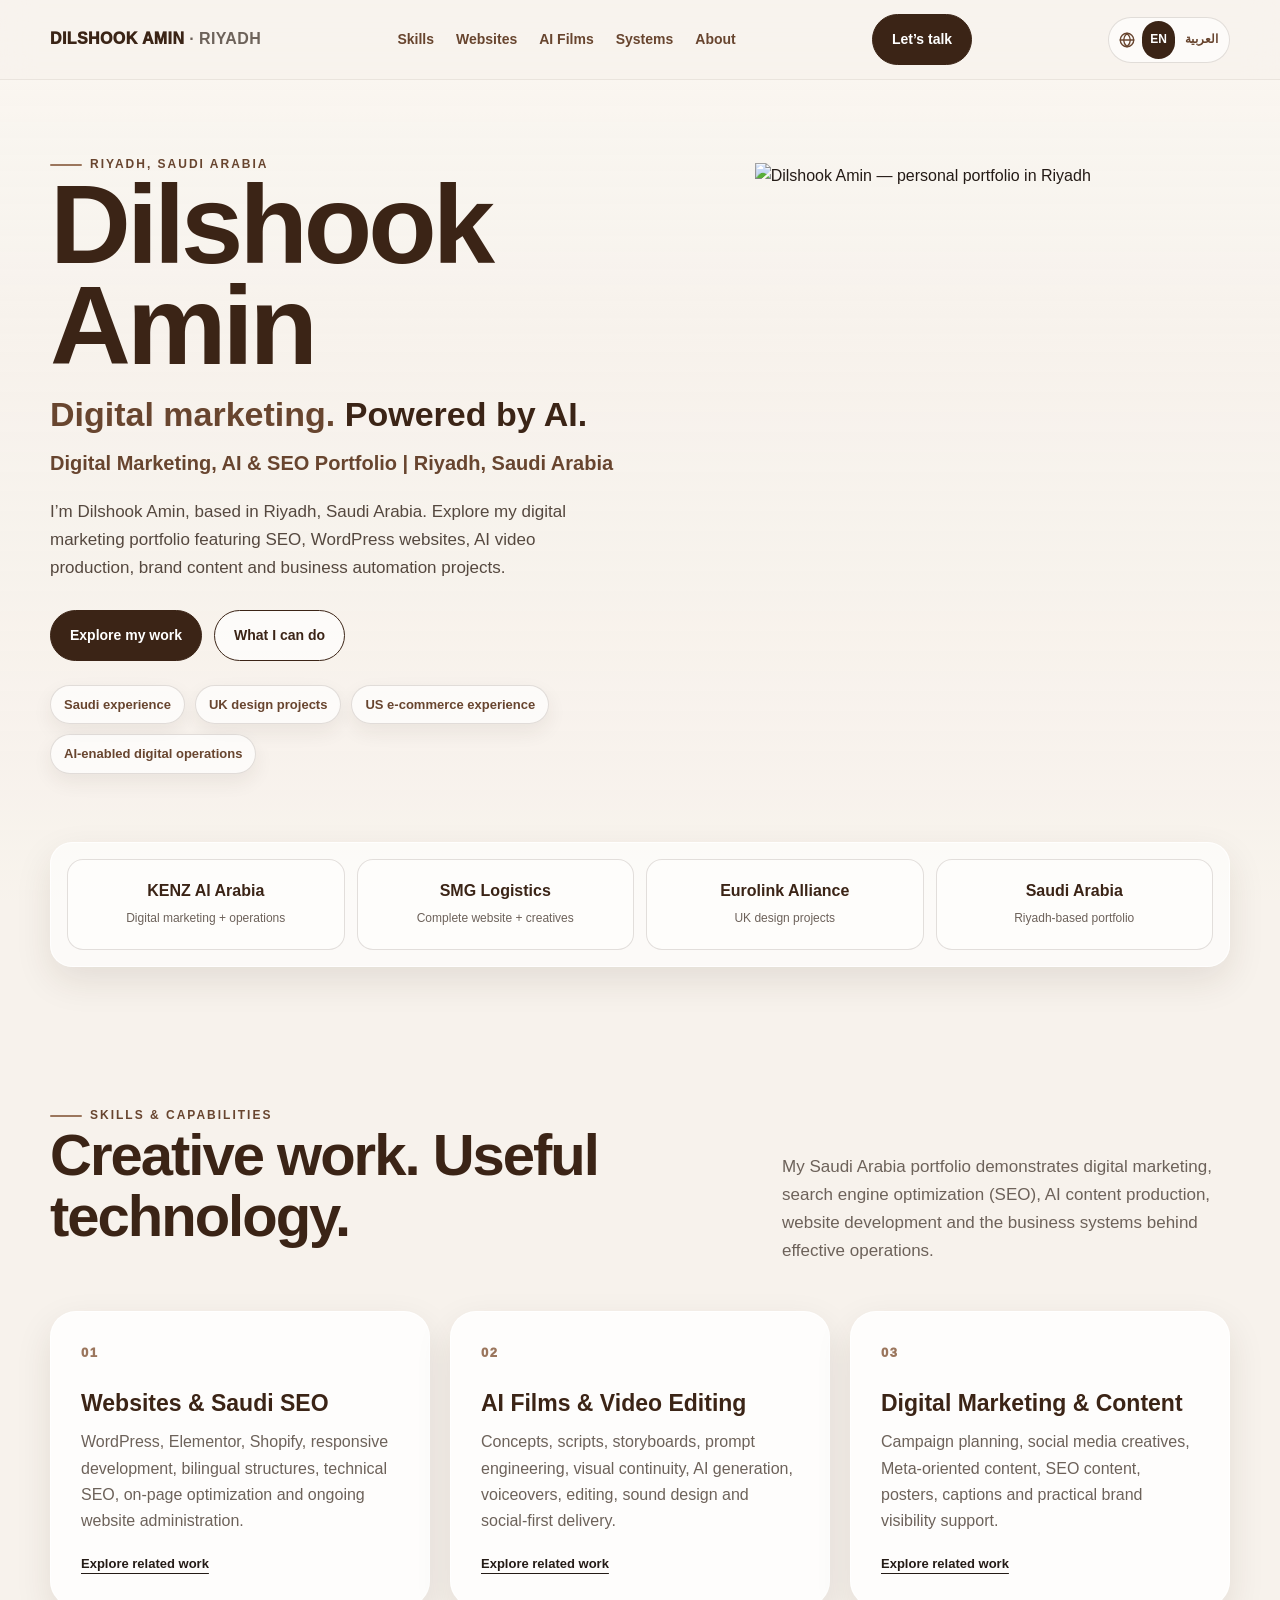
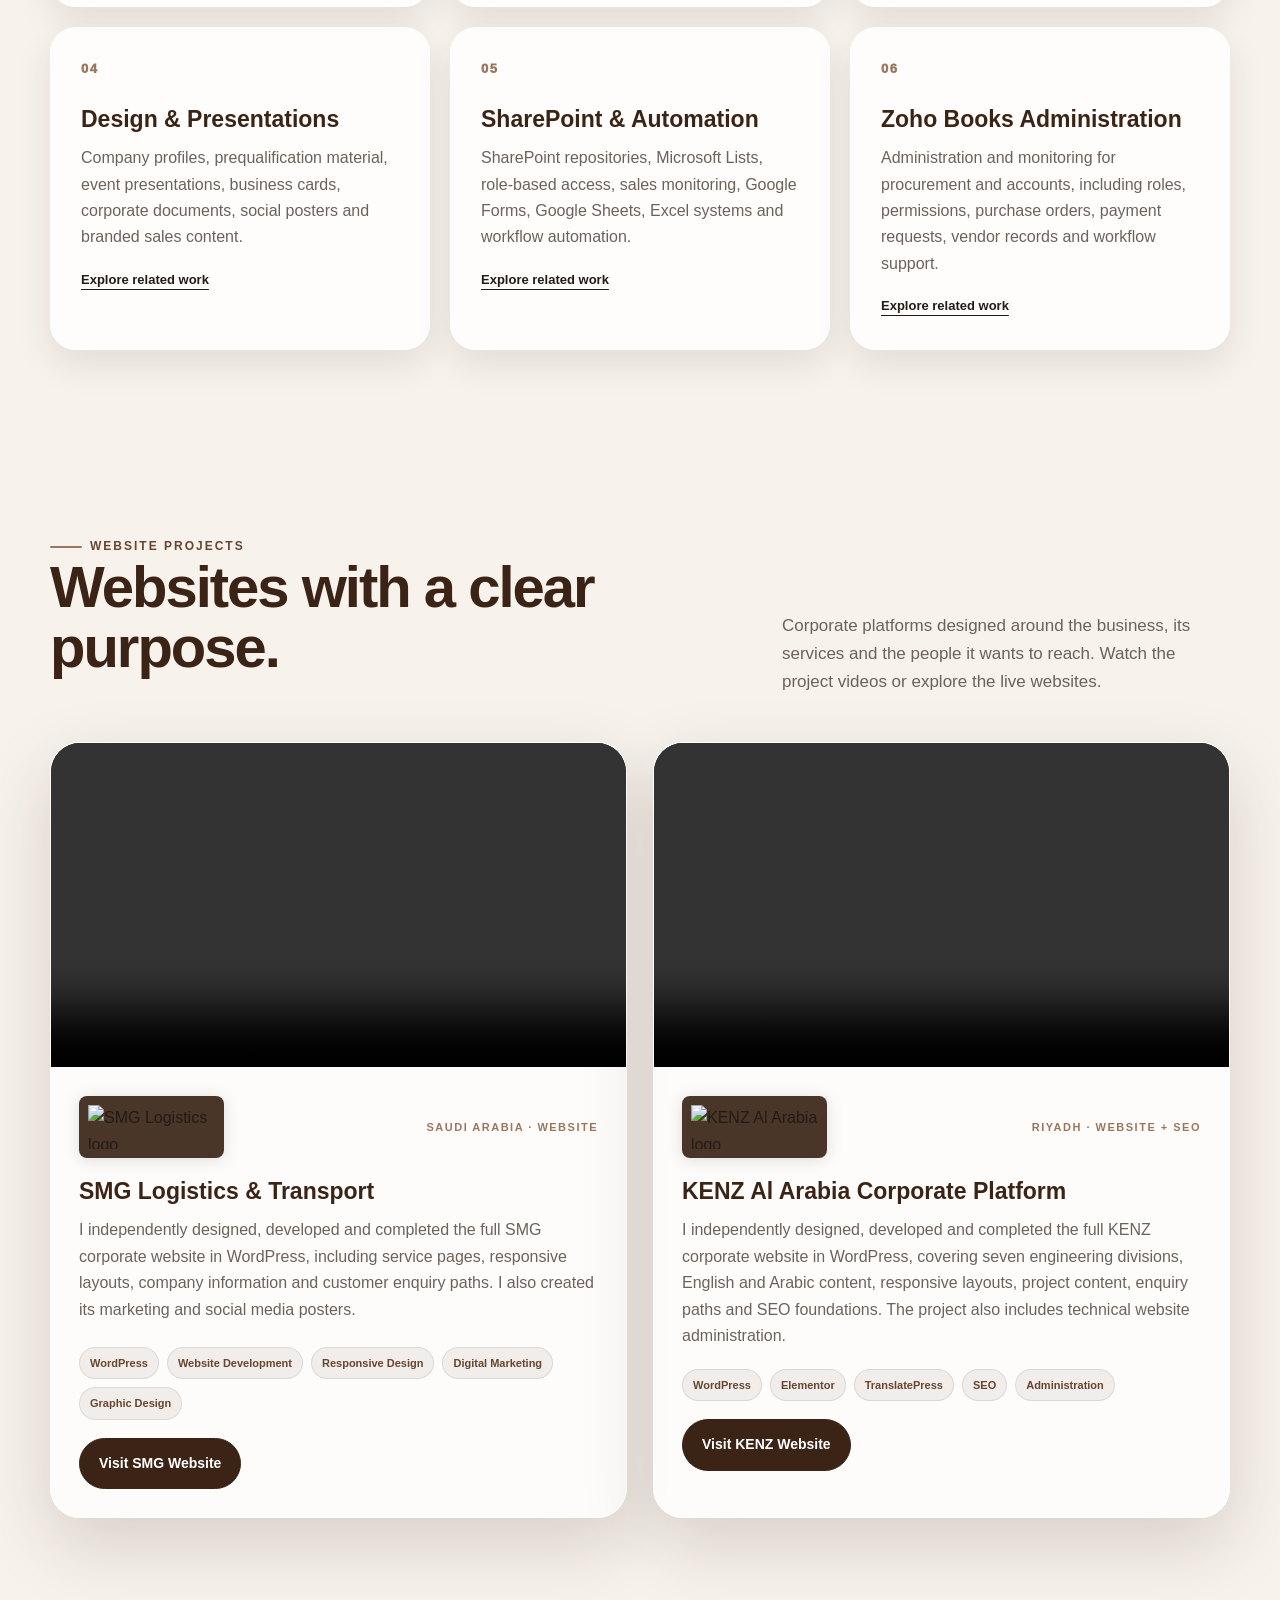
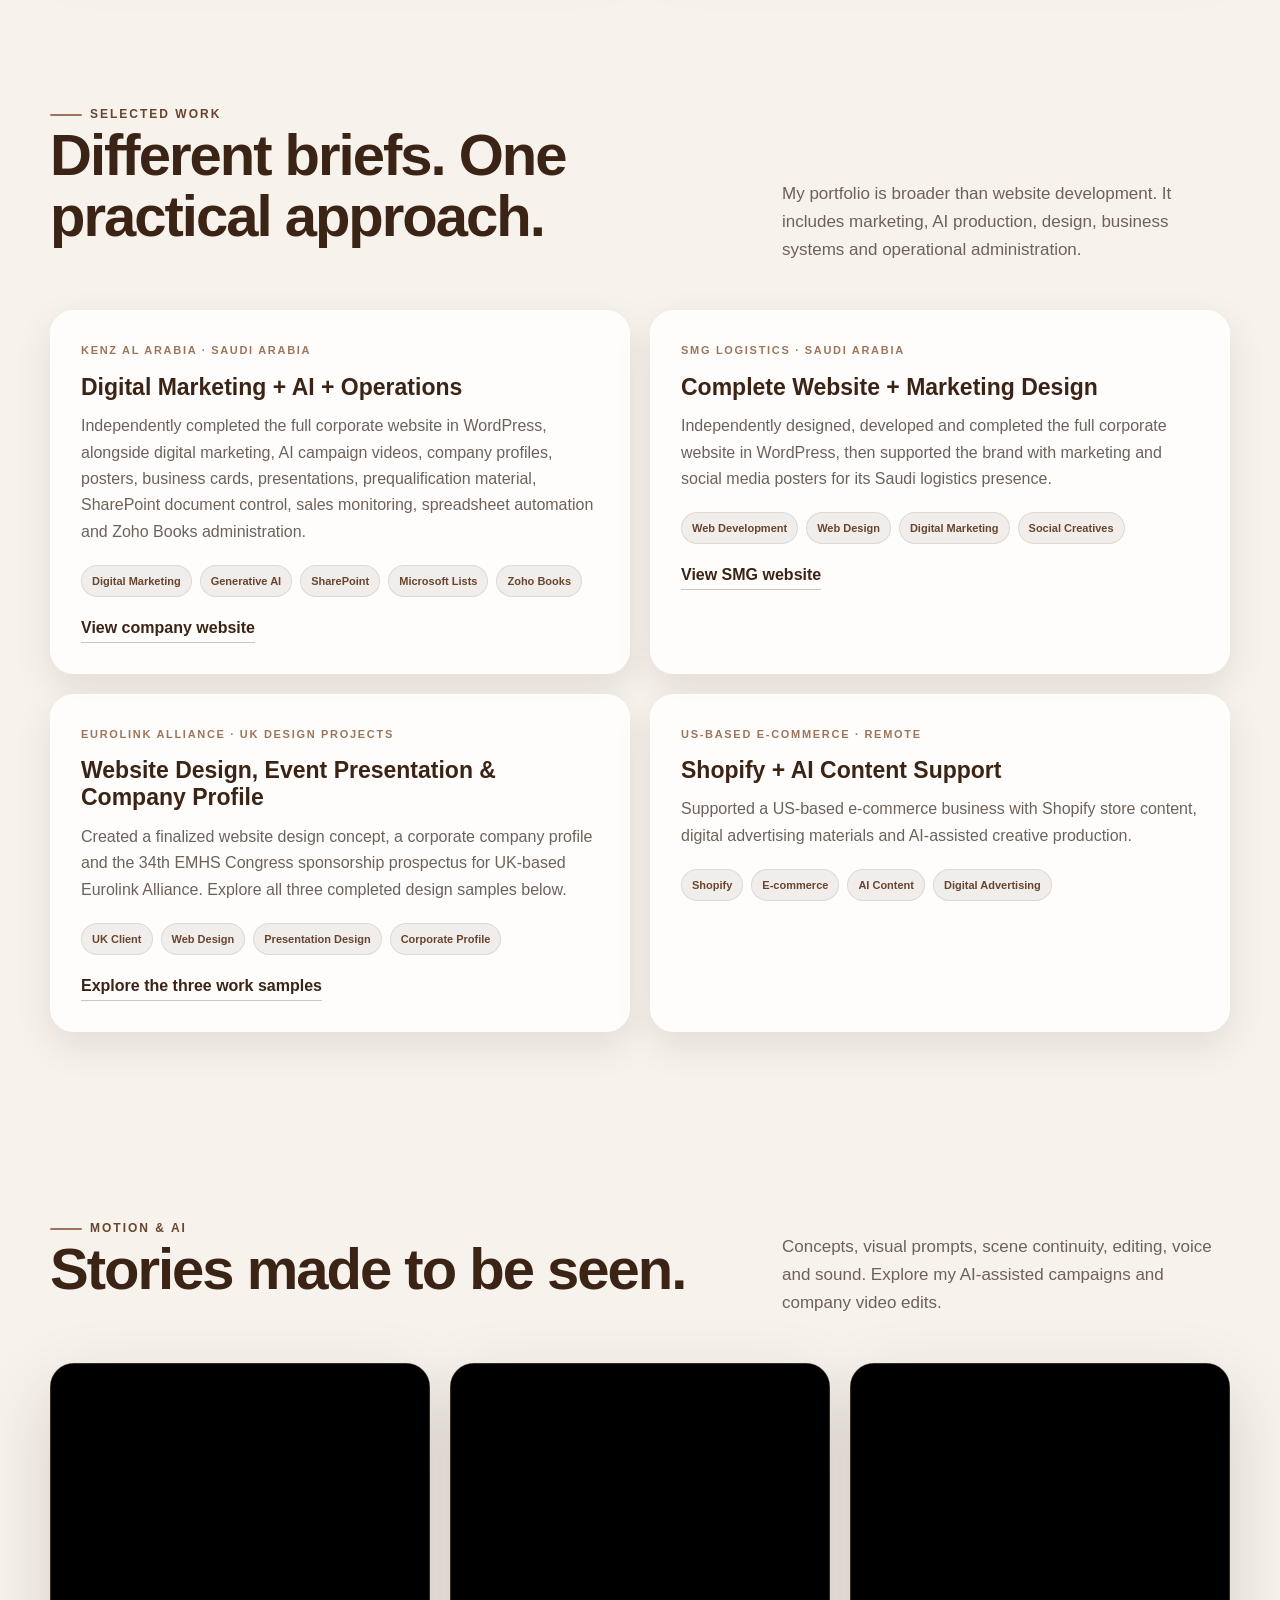
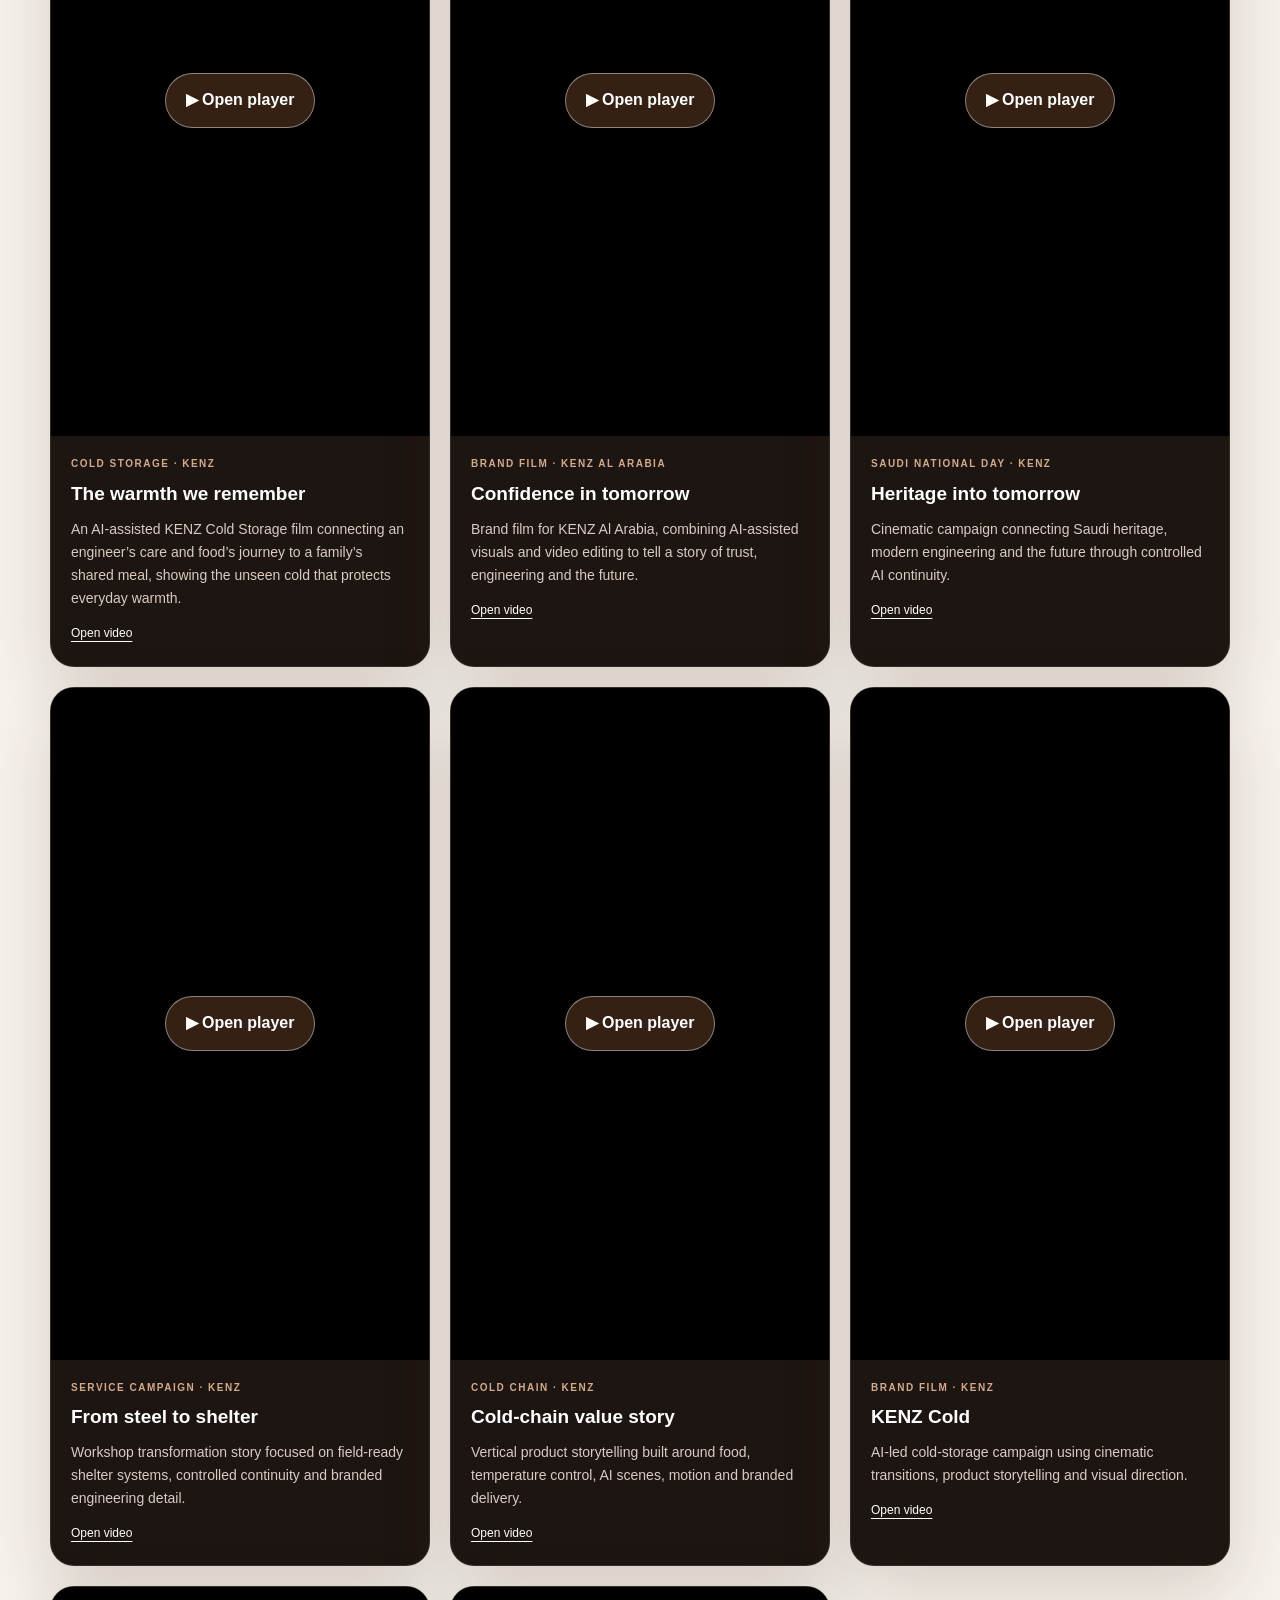
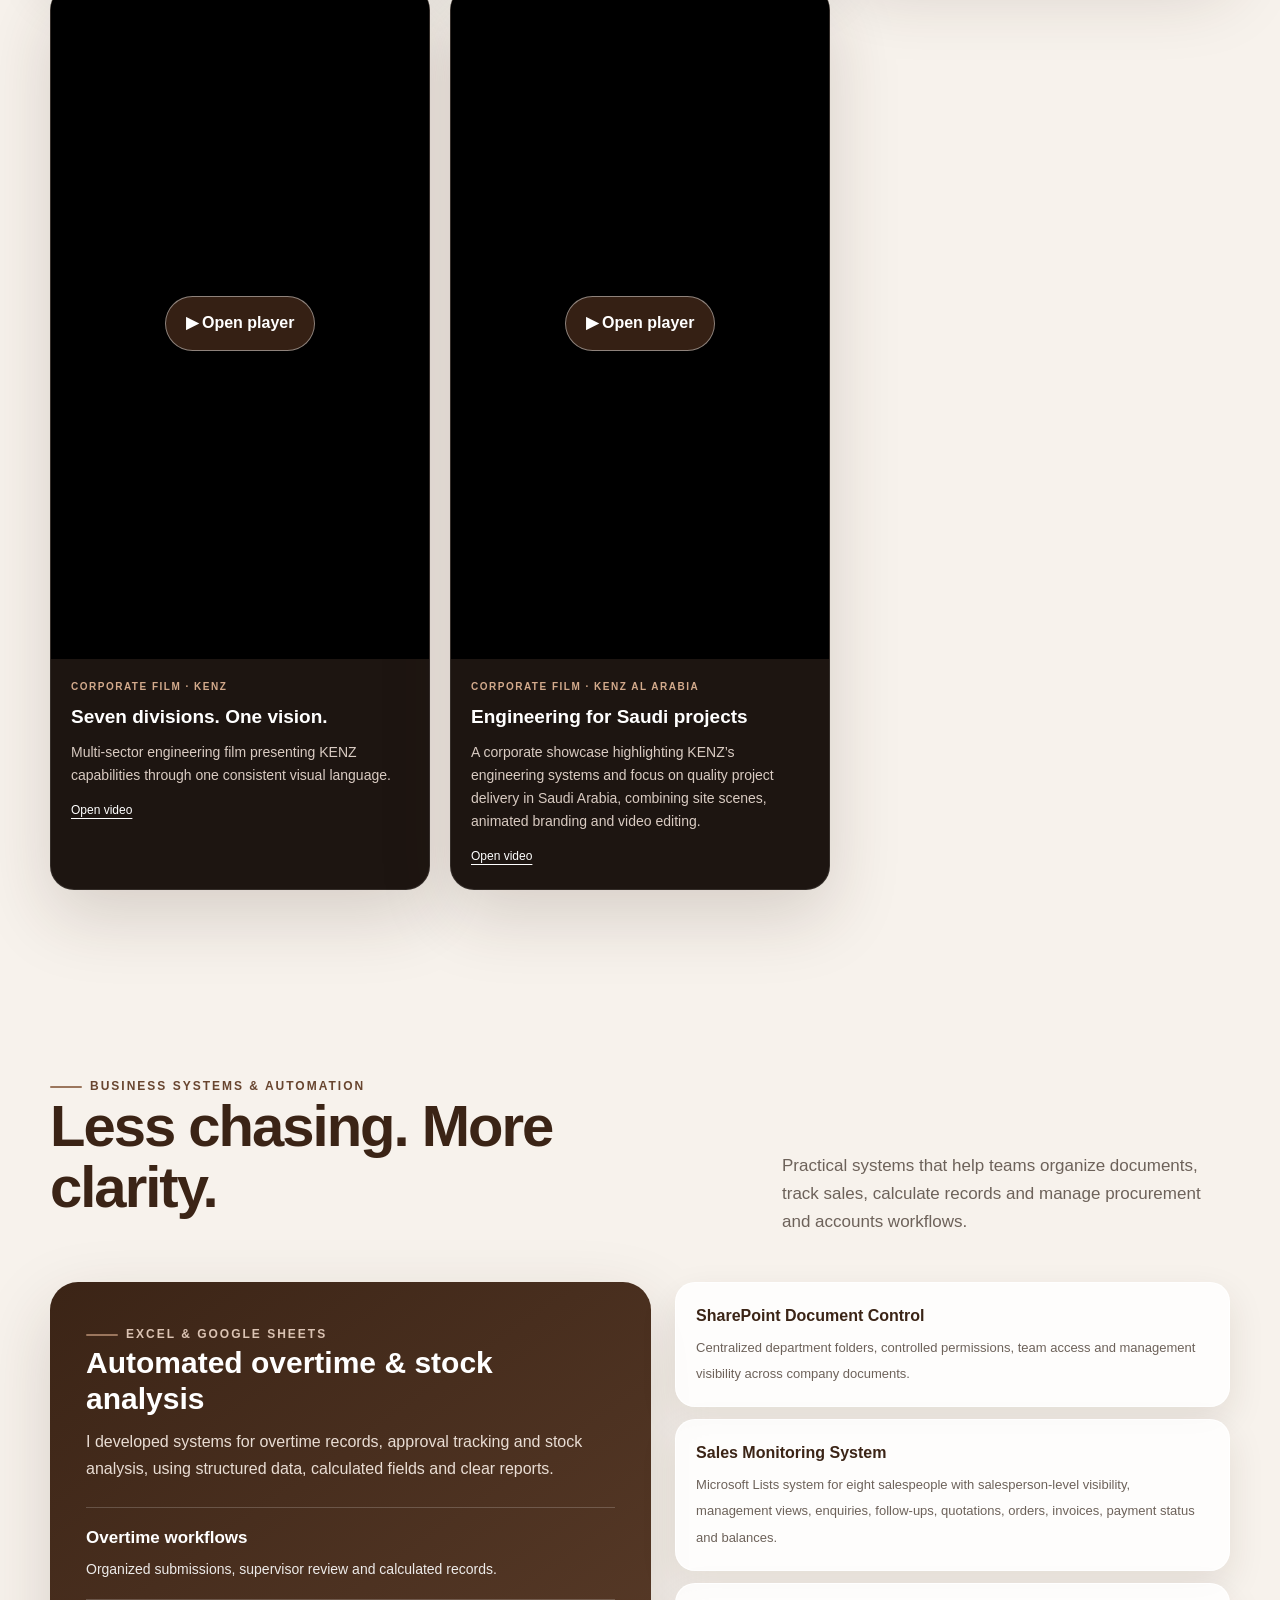
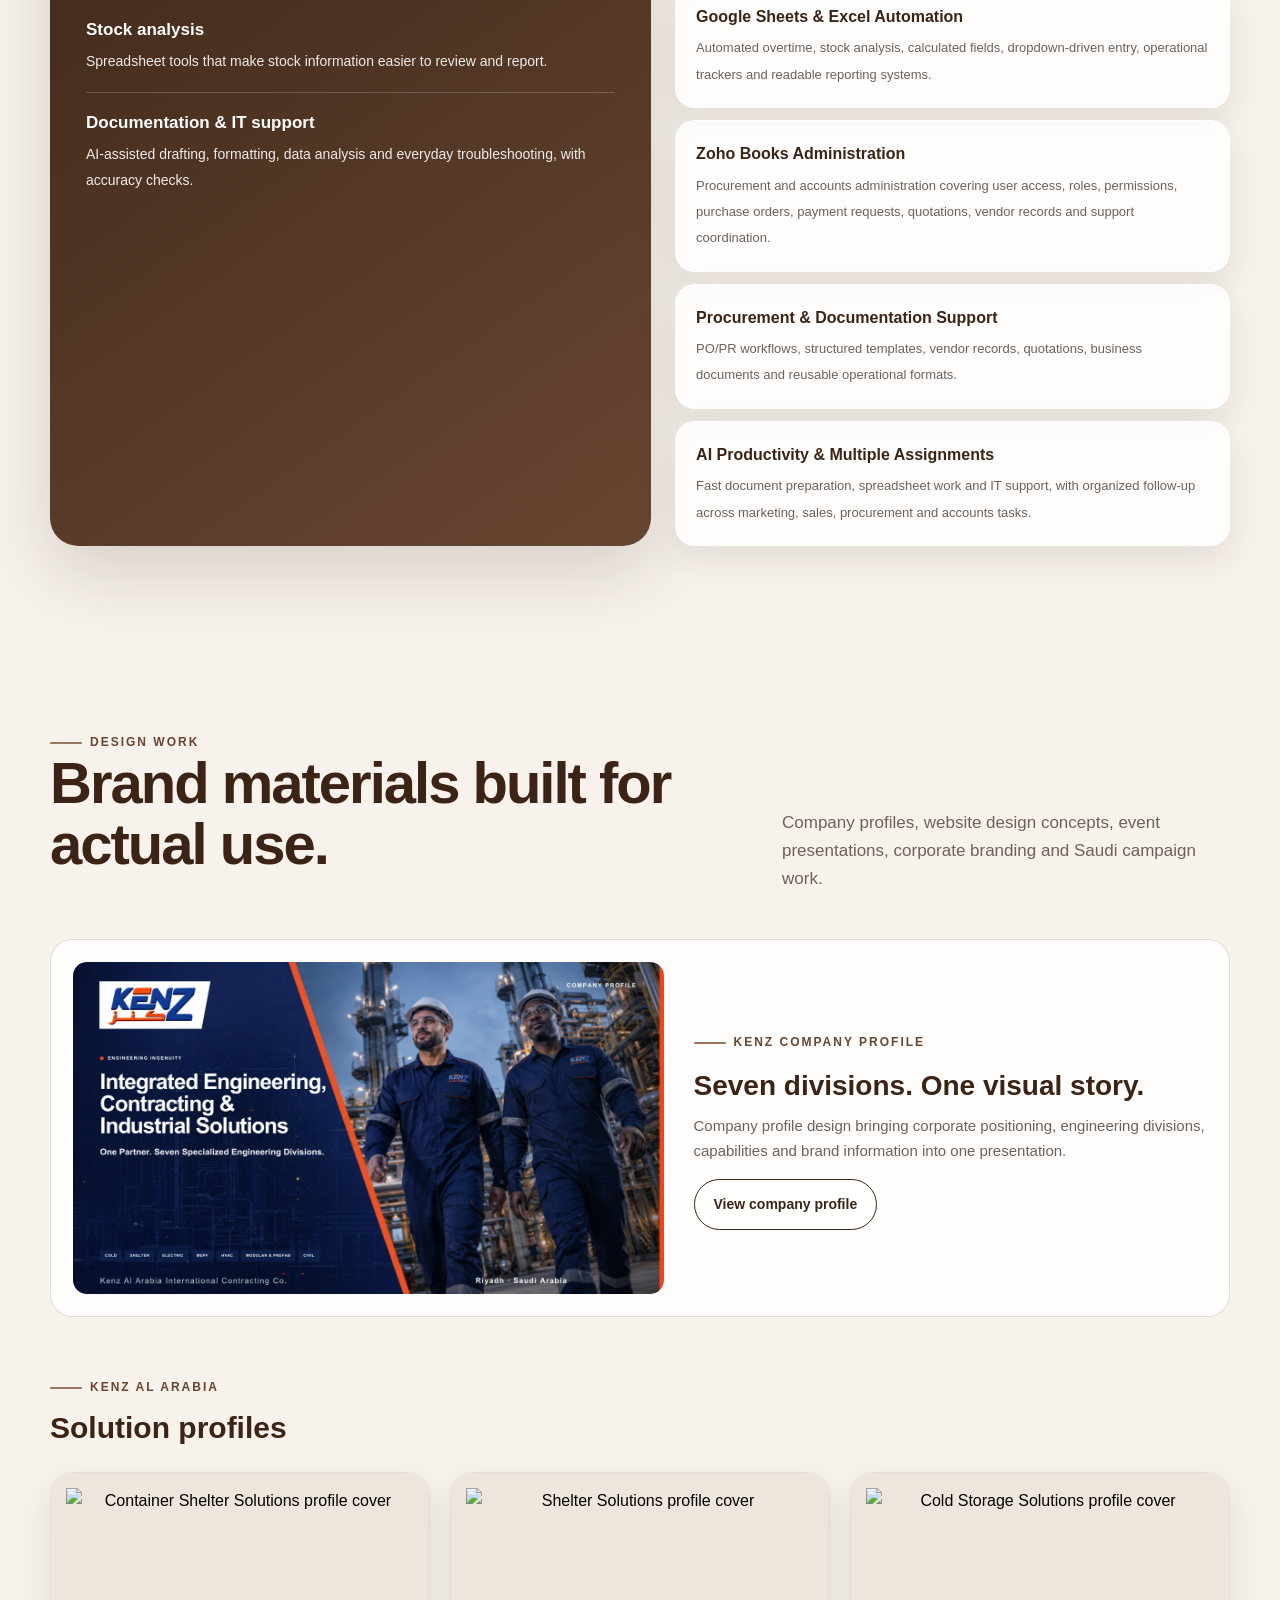
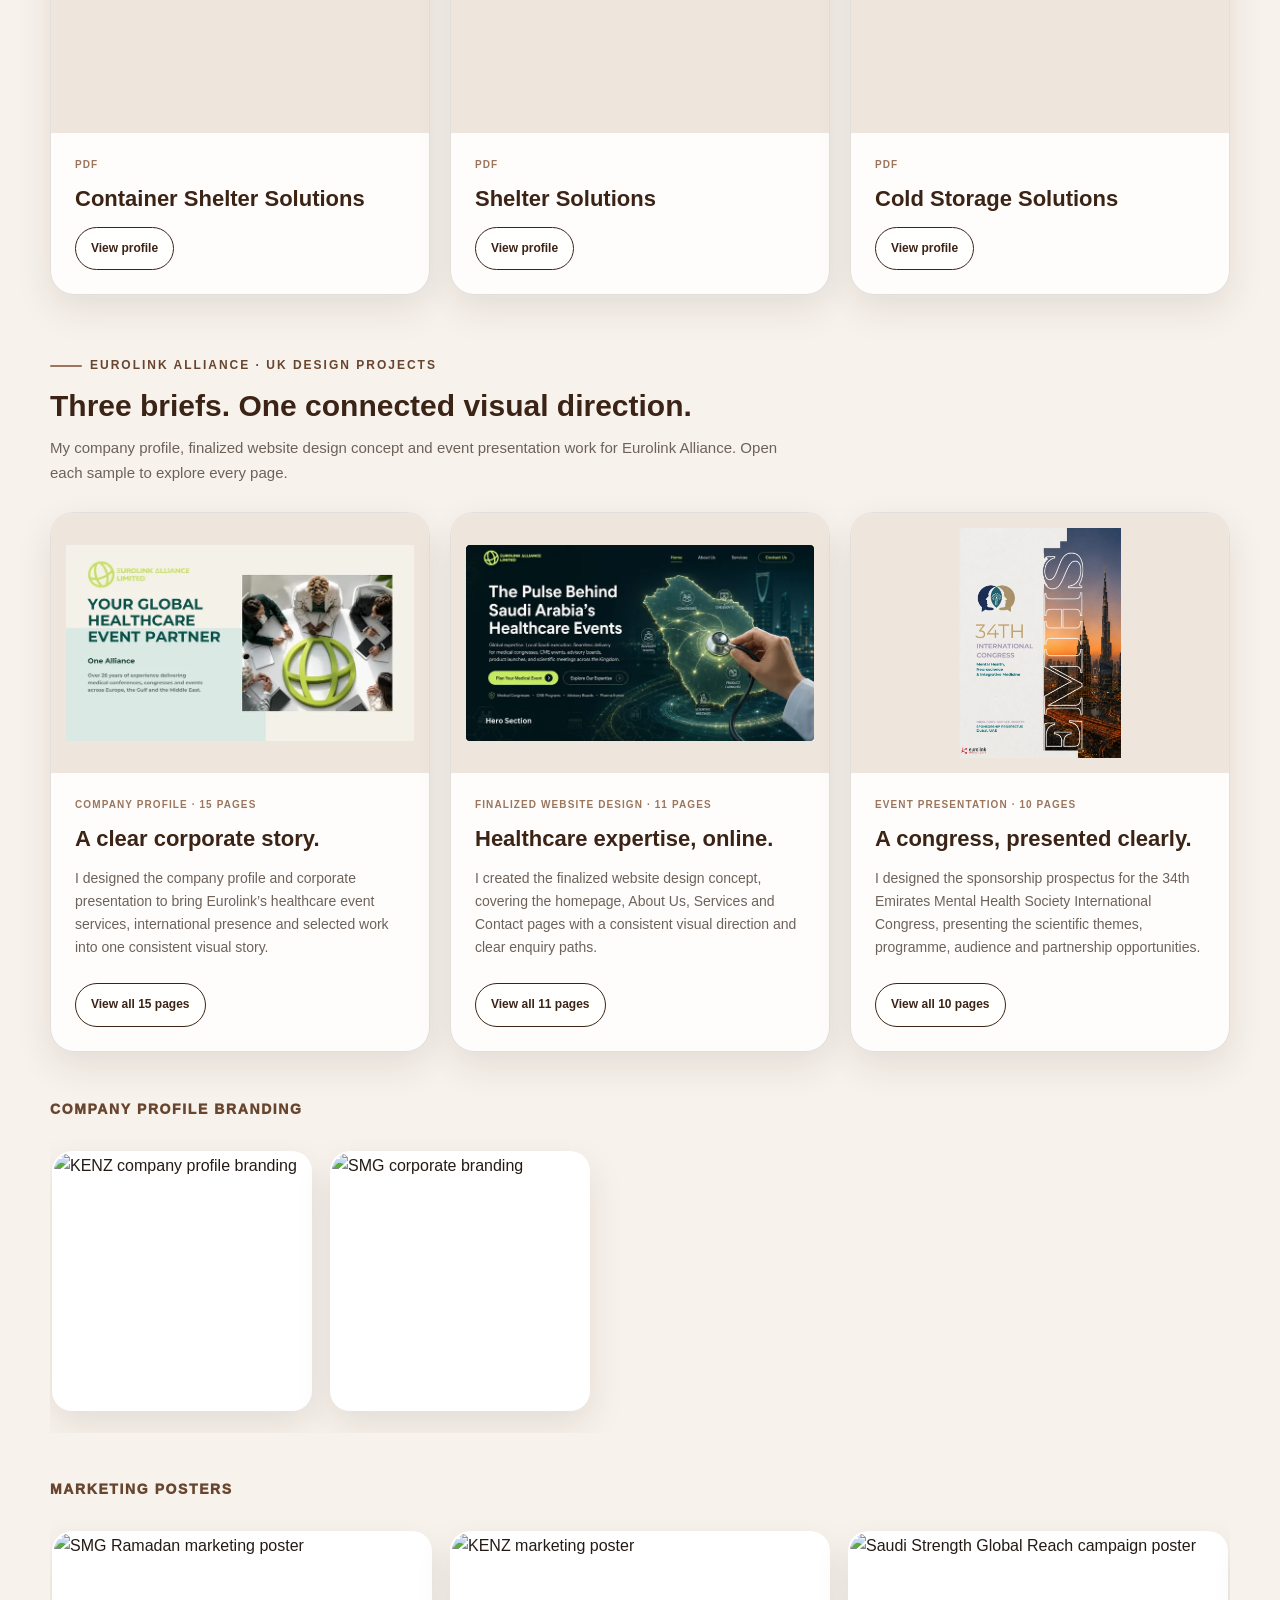
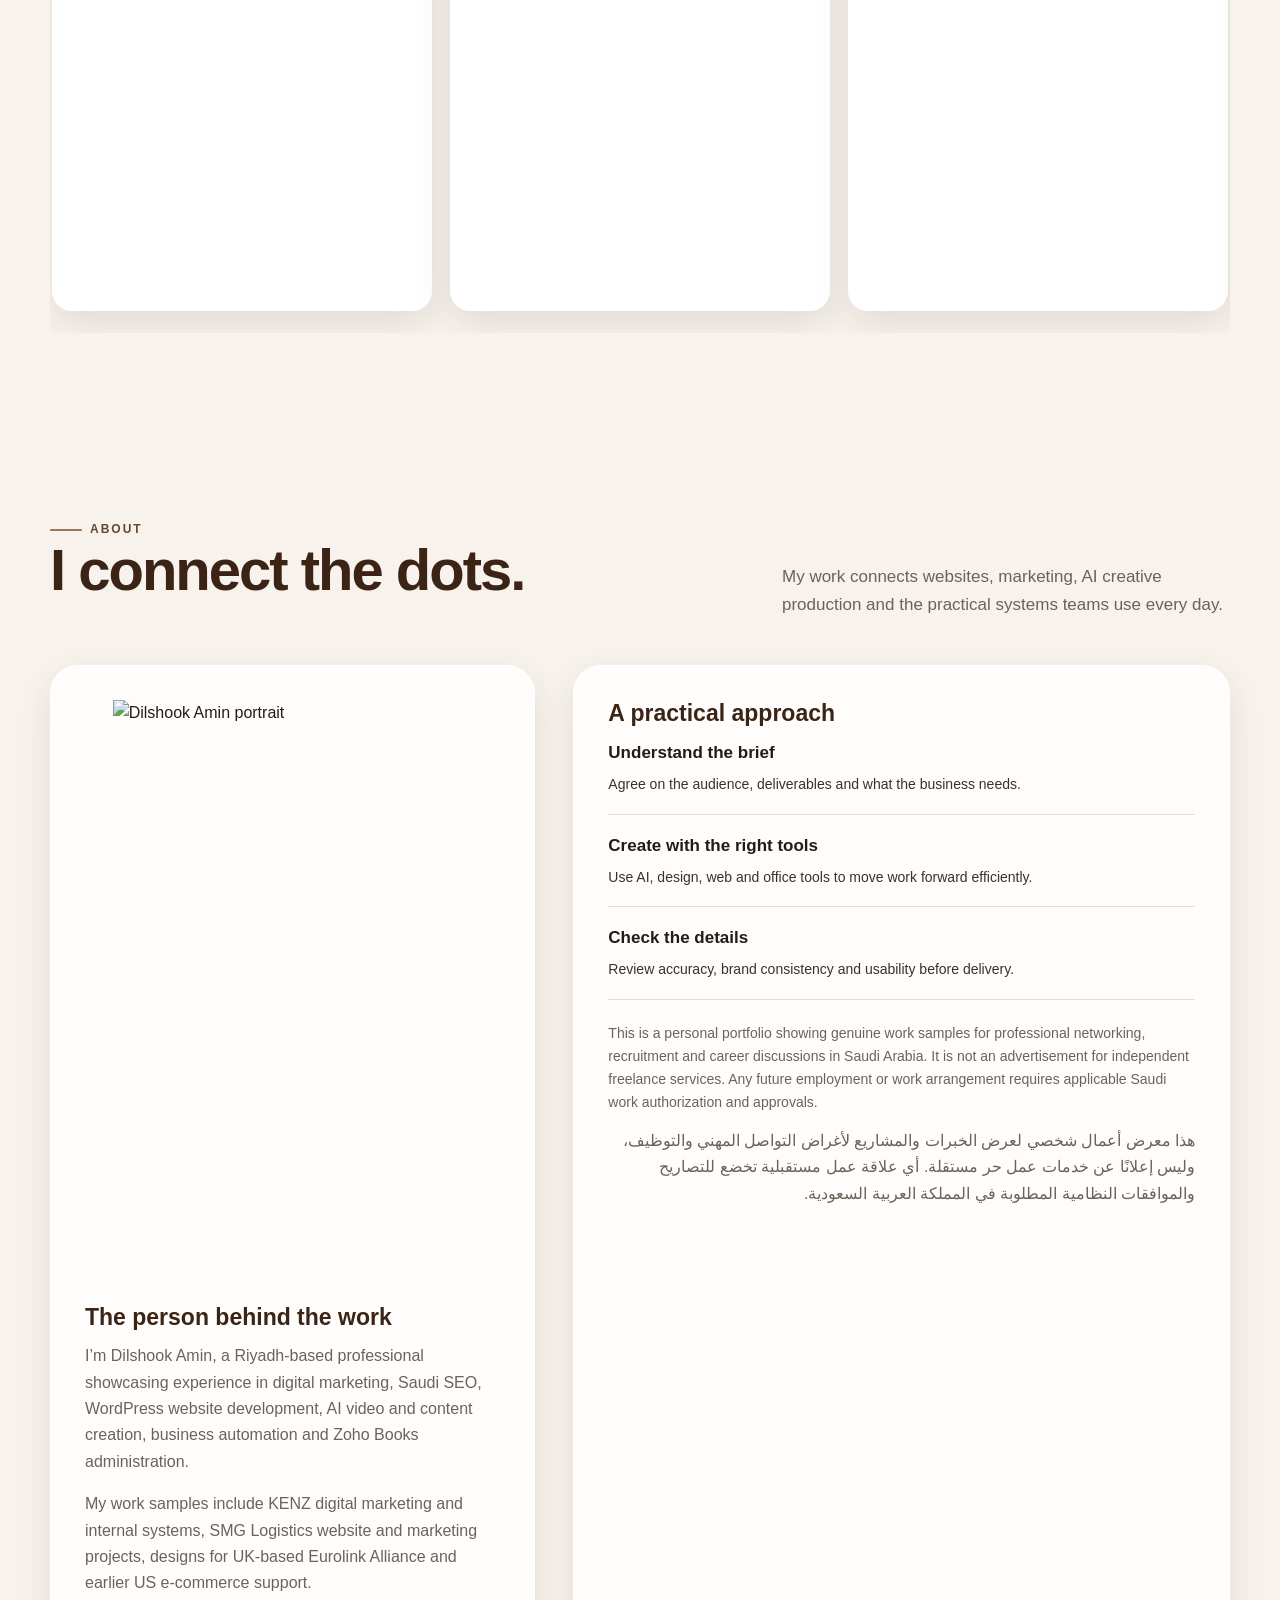
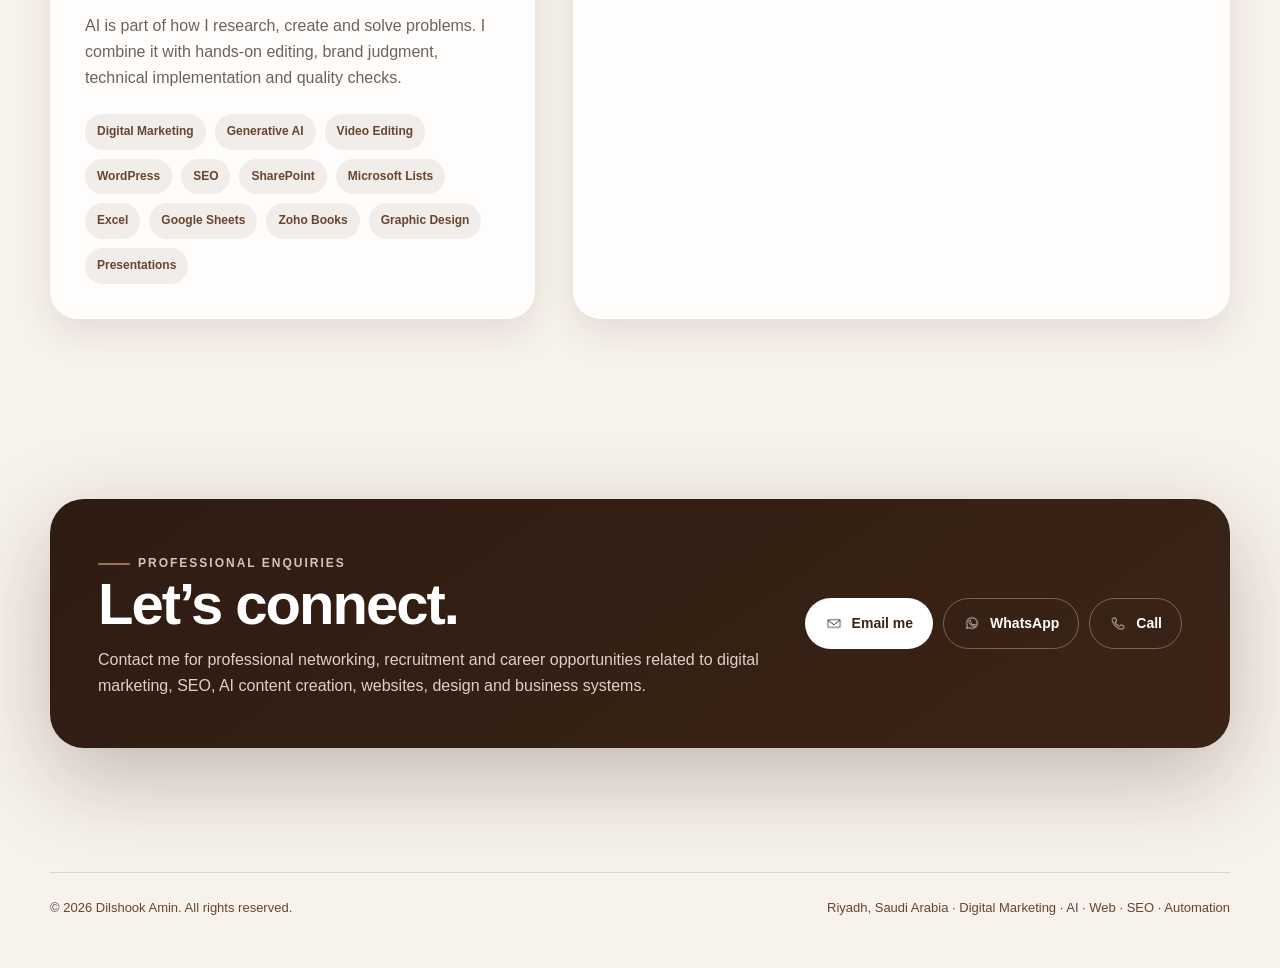
==== commit 3ee55bb6: "Remove the extra Open PDF link from the Cold Storage card in both languages" ====
--- a/index.html
+++ b/index.html
@@ -160,7 +160,7 @@
 <section class="section" id="design">
 <div class="container">
 <div class="head"><div><div class="eyebrow">Design work</div><h2>Brand materials built for actual use.</h2></div><p>Company profiles, website design concepts, event presentations, corporate branding and Saudi campaign work.</p></div><article class="profile-feature"><button class="profile-cover-button" type="button" data-document="kenz-company-profile" aria-label="Open KENZ Al Arabia company profile"><img alt="KENZ company profile cover designed by Dilshook Amin" height="731" loading="lazy" src="assets/portfolio/images/kenz-company-profile-cover-designed-by-dilshook-amin-f6027c6e6b.webp" width="1300"/></button><div><span class="eyebrow">KENZ company profile</span><h3>Seven divisions. One visual story.</h3><p>Company profile design bringing corporate positioning, engineering divisions, capabilities and brand information into one presentation.</p><button class="btn secondary" type="button" data-document="kenz-company-profile">View company profile</button></div></article>
-<section class="eurolink-work" id="kenz-division-profiles"><div class="sample-intro"><span class="eyebrow">KENZ Al Arabia</span><h3>Solution profiles</h3></div><div class="sample-grid"><article class="sample-card"><button class="sample-cover" type="button" data-document="kenz-container-shelter" aria-label="Open Container Shelter Solutions"><img src="https://www.kenzalarabia.com/wp-content/uploads/2026/11/Kenz-container-shelter-profile-4.jpg-scaled.webp" width="2560" height="1810" loading="lazy" decoding="async" alt="Container Shelter Solutions profile cover"/></button><div class="sample-copy"><div class="tag">PDF</div><h4>Container Shelter Solutions</h4><div class="sample-actions"><button class="btn secondary" type="button" data-document="kenz-container-shelter">View profile</button></div></div></article><article class="sample-card"><button class="sample-cover" type="button" data-document="kenz-shelter" aria-label="Open Shelter Solutions"><img src="https://www.kenzalarabia.com/wp-content/uploads/2026/11/KENZ_Shelter_Profile_28_Pages.pptx-8.jpg-scaled.webp" width="2560" height="1810" loading="lazy" decoding="async" alt="Shelter Solutions profile cover"/></button><div class="sample-copy"><div class="tag">PDF</div><h4>Shelter Solutions</h4><div class="sample-actions"><button class="btn secondary" type="button" data-document="kenz-shelter">View profile</button></div></div></article><article class="sample-card"><button class="sample-cover" type="button" data-document="kenz-cold-storage" aria-label="Open Cold Storage Solutions"><img src="https://www.kenzalarabia.com/wp-content/uploads/2026/11/KENZ-Cold-Storage-Solutions-10.jpg-scaled.webp" width="2560" height="1810" loading="lazy" decoding="async" alt="Cold Storage Solutions profile cover"/></button><div class="sample-copy"><div class="tag">PDF</div><h4>Cold Storage Solutions</h4><div class="sample-actions"><button class="btn secondary" type="button" data-document="kenz-cold-storage">View profile</button><a class="service-more" href="https://www.kenzalarabia.com/wp-content/uploads/2026/11/KENZ_Cold_Storage_Solutions_Optimized.pdf" target="_blank" rel="noopener noreferrer">Open PDF</a></div></div></article></div></section>
+<section class="eurolink-work" id="kenz-division-profiles"><div class="sample-intro"><span class="eyebrow">KENZ Al Arabia</span><h3>Solution profiles</h3></div><div class="sample-grid"><article class="sample-card"><button class="sample-cover" type="button" data-document="kenz-container-shelter" aria-label="Open Container Shelter Solutions"><img src="https://www.kenzalarabia.com/wp-content/uploads/2026/11/Kenz-container-shelter-profile-4.jpg-scaled.webp" width="2560" height="1810" loading="lazy" decoding="async" alt="Container Shelter Solutions profile cover"/></button><div class="sample-copy"><div class="tag">PDF</div><h4>Container Shelter Solutions</h4><div class="sample-actions"><button class="btn secondary" type="button" data-document="kenz-container-shelter">View profile</button></div></div></article><article class="sample-card"><button class="sample-cover" type="button" data-document="kenz-shelter" aria-label="Open Shelter Solutions"><img src="https://www.kenzalarabia.com/wp-content/uploads/2026/11/KENZ_Shelter_Profile_28_Pages.pptx-8.jpg-scaled.webp" width="2560" height="1810" loading="lazy" decoding="async" alt="Shelter Solutions profile cover"/></button><div class="sample-copy"><div class="tag">PDF</div><h4>Shelter Solutions</h4><div class="sample-actions"><button class="btn secondary" type="button" data-document="kenz-shelter">View profile</button></div></div></article><article class="sample-card"><button class="sample-cover" type="button" data-document="kenz-cold-storage" aria-label="Open Cold Storage Solutions"><img src="https://www.kenzalarabia.com/wp-content/uploads/2026/11/KENZ-Cold-Storage-Solutions-10.jpg-scaled.webp" width="2560" height="1810" loading="lazy" decoding="async" alt="Cold Storage Solutions profile cover"/></button><div class="sample-copy"><div class="tag">PDF</div><h4>Cold Storage Solutions</h4><div class="sample-actions"><button class="btn secondary" type="button" data-document="kenz-cold-storage">View profile</button></div></div></article></div></section>
 <div class="eurolink-work" id="eurolink"><div class="sample-intro"><span class="eyebrow">Eurolink Alliance · UK design projects</span><h3>Three briefs. One connected visual direction.</h3><p>My company profile, finalized website design concept and event presentation work for Eurolink Alliance. Open each sample to explore every page.</p></div><div class="sample-grid"><article class="sample-card"><button class="sample-cover" type="button" data-document="company-profile" aria-label="Browse Eurolink Alliance company profile, 15 pages"><img src="assets/portfolio/images/eurolink-alliance-company-profile-cover-designed-by-dilshook-ami-67b39d60c8.webp" width="720" height="405" loading="lazy" decoding="async" alt="Eurolink Alliance company profile cover designed by Dilshook Amin"/></button><div class="sample-copy"><div class="tag">Company profile · 15 pages</div><h4>A clear corporate story.</h4><p>I designed the company profile and corporate presentation to bring Eurolink’s healthcare event services, international presence and selected work into one consistent visual story.</p><div class="sample-actions"><button class="btn secondary" type="button" data-document="company-profile">View all 15 pages </button></div></div></article><article class="sample-card"><button class="sample-cover" type="button" data-document="website-design" aria-label="Browse Eurolink finalized website design concept, 11 pages"><img src="assets/portfolio/images/eurolink-finalized-website-design-concept-cover-designed-by-dils-73f488c57d.webp" width="720" height="405" loading="lazy" decoding="async" alt="Eurolink finalized website design concept cover designed by Dilshook Amin"/></button><div class="sample-copy"><div class="tag">Finalized website design · 11 pages</div><h4>Healthcare expertise, online.</h4><p>I created the finalized website design concept, covering the homepage, About Us, Services and Contact pages with a consistent visual direction and clear enquiry paths.</p><div class="sample-actions"><button class="btn secondary" type="button" data-document="website-design">View all 11 pages </button></div></div></article><article class="sample-card"><button class="sample-cover" type="button" data-document="emhs-prospectus" aria-label="Browse 34th EMHS Congress sponsorship prospectus, 10 pages"><img src="assets/portfolio/images/34th-emhs-congress-sponsorship-prospectus-cover-designed-by-dils-778afb8ea4.webp" width="608" height="860" loading="lazy" decoding="async" alt="34th EMHS Congress sponsorship prospectus cover designed by Dilshook Amin"/></button><div class="sample-copy"><div class="tag">Event presentation · 10 pages</div><h4>A congress, presented clearly.</h4><p>I designed the sponsorship prospectus for the 34th Emirates Mental Health Society International Congress, presenting the scientific themes, programme, audience and partnership opportunities.</p><div class="sample-actions"><button class="btn secondary" type="button" data-document="emhs-prospectus">View all 10 pages </button></div></div></article></div></div>
 <div class="subhead">Company profile branding</div>
 <div aria-label="Portfolio design gallery" class="design-scroll profiles" role="region" tabindex="0">
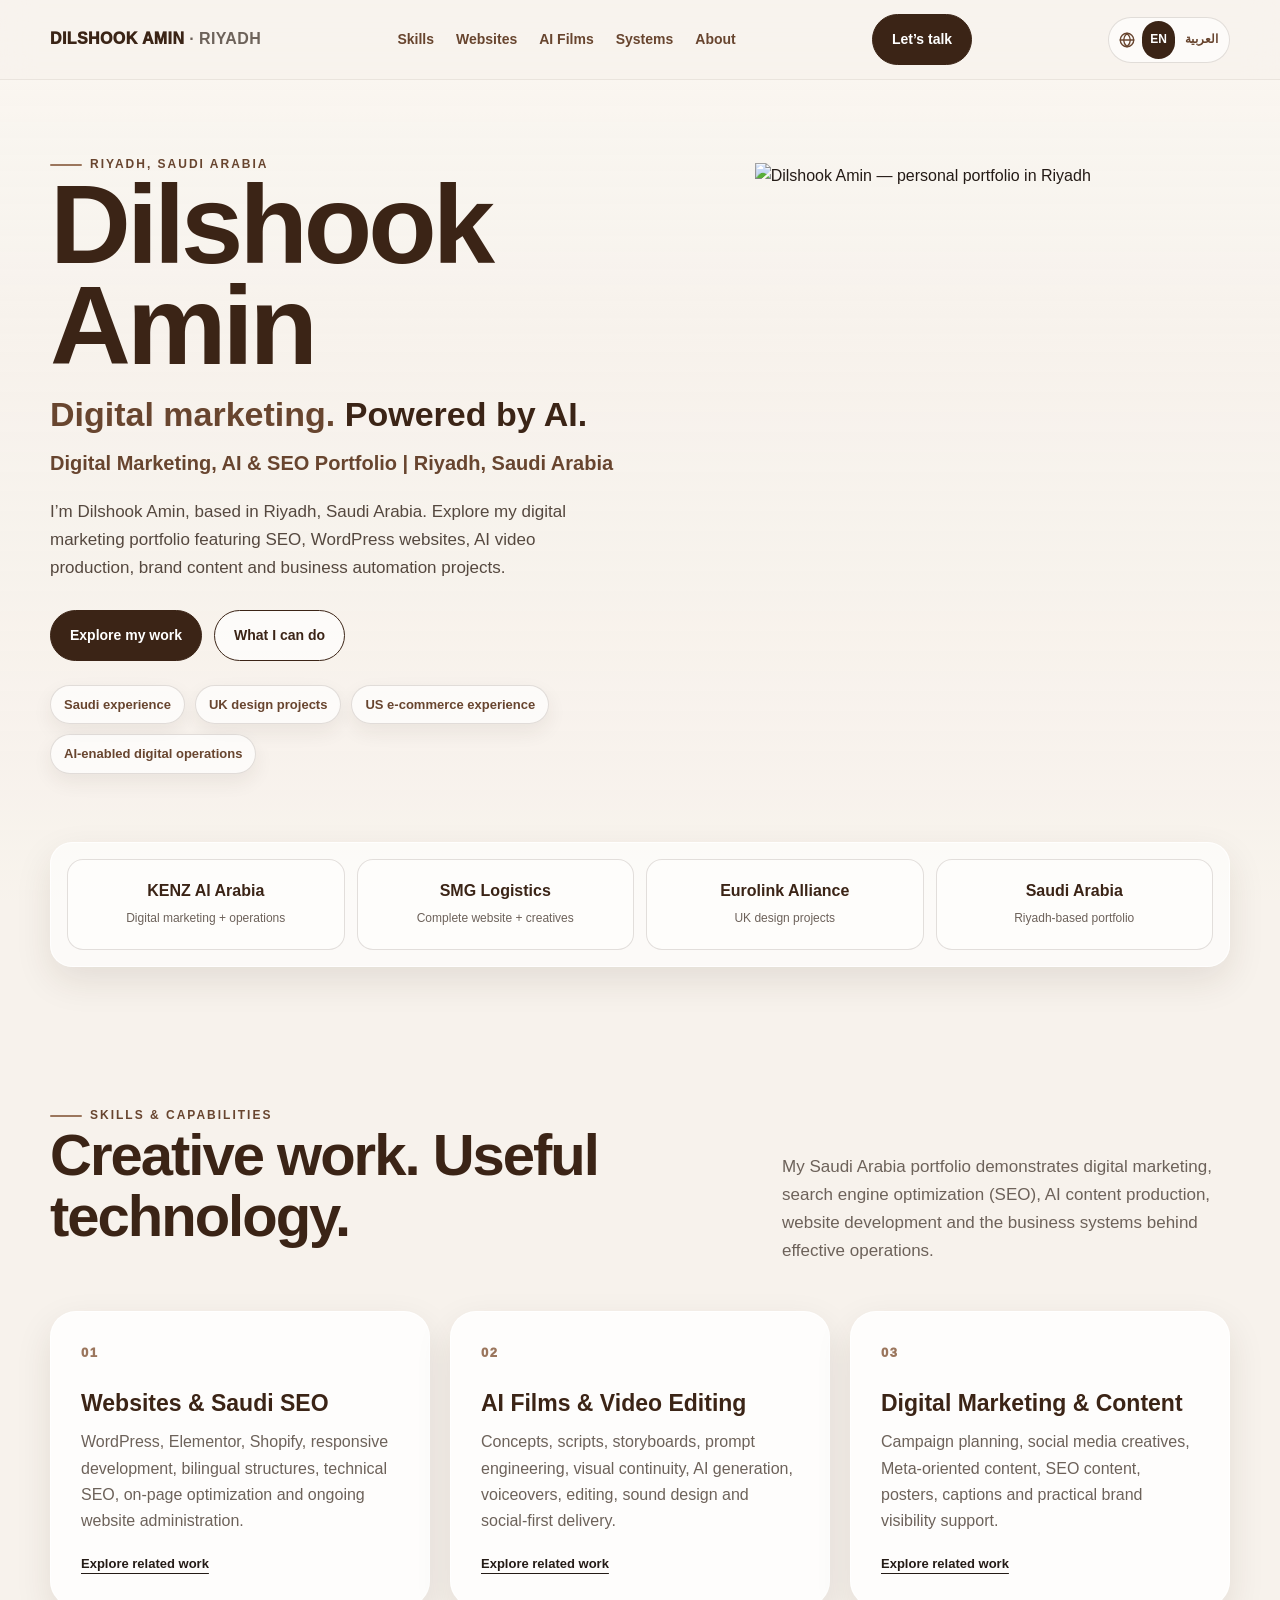
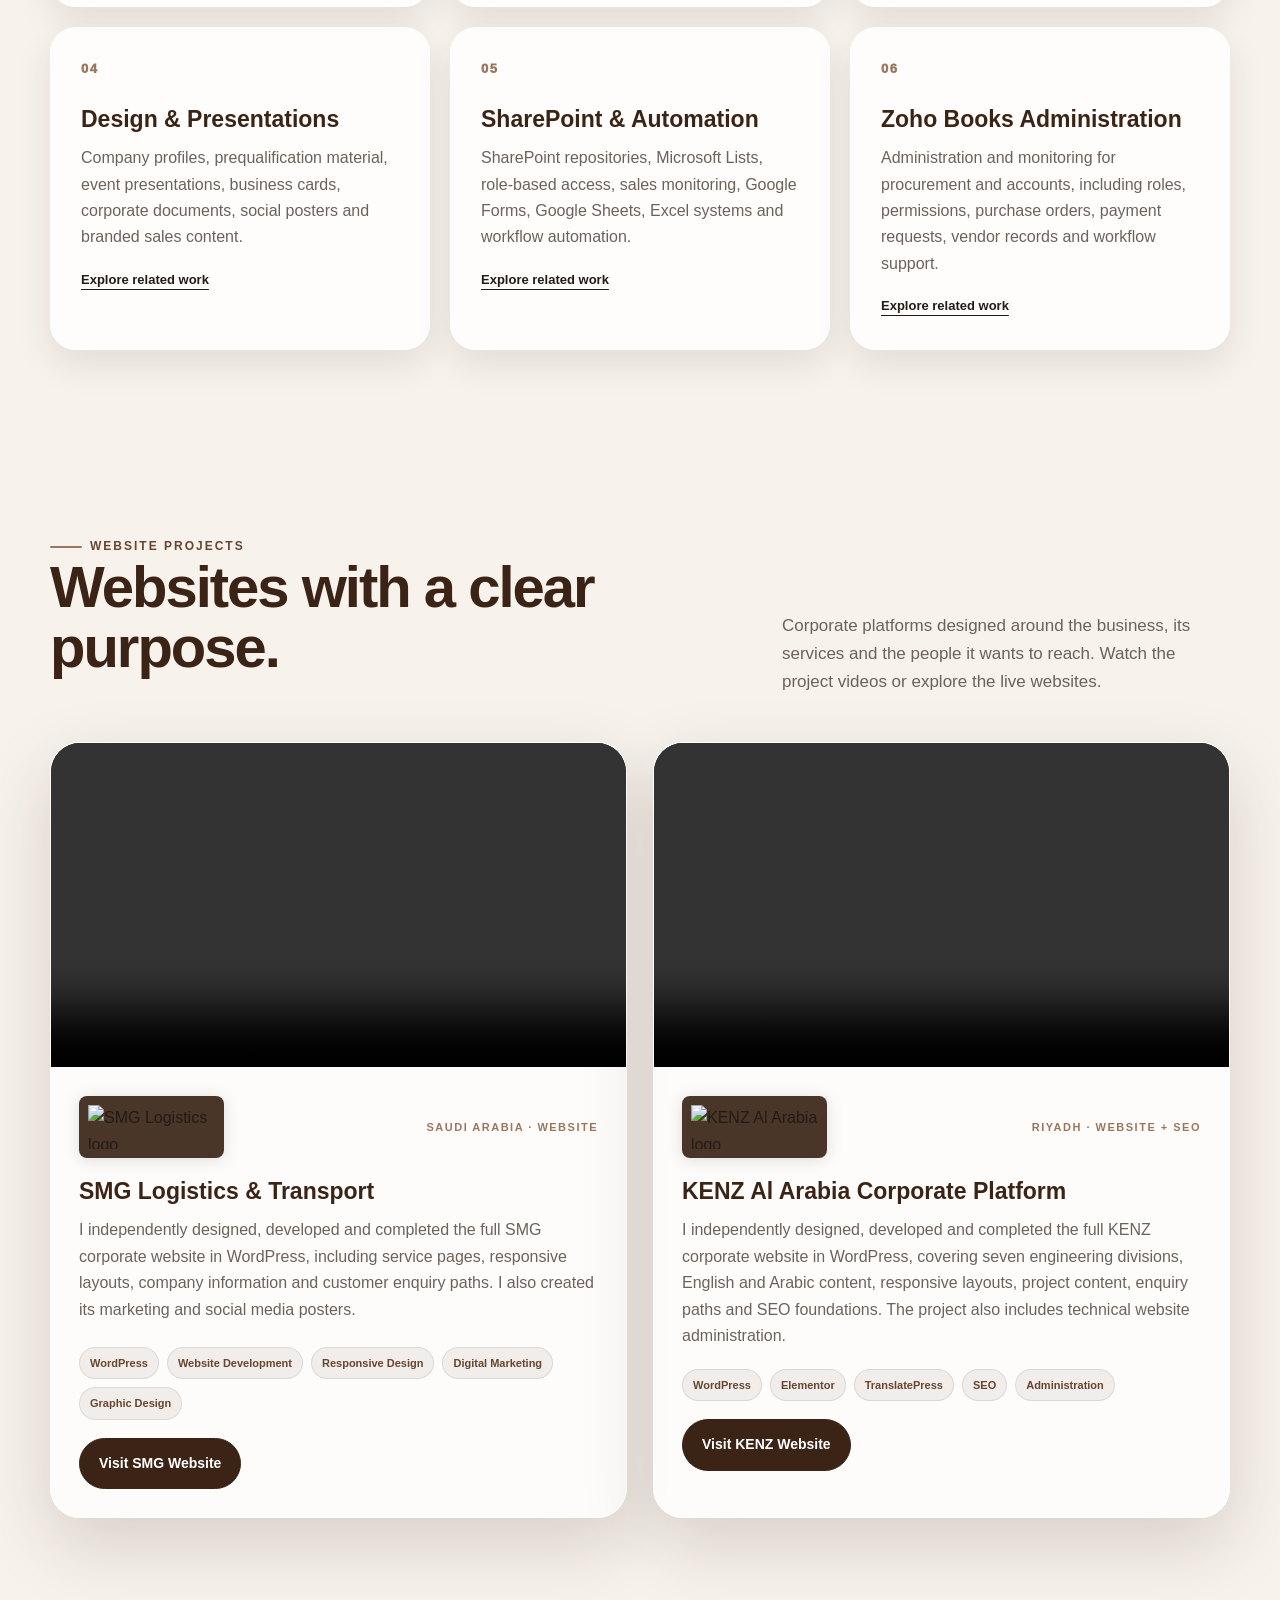
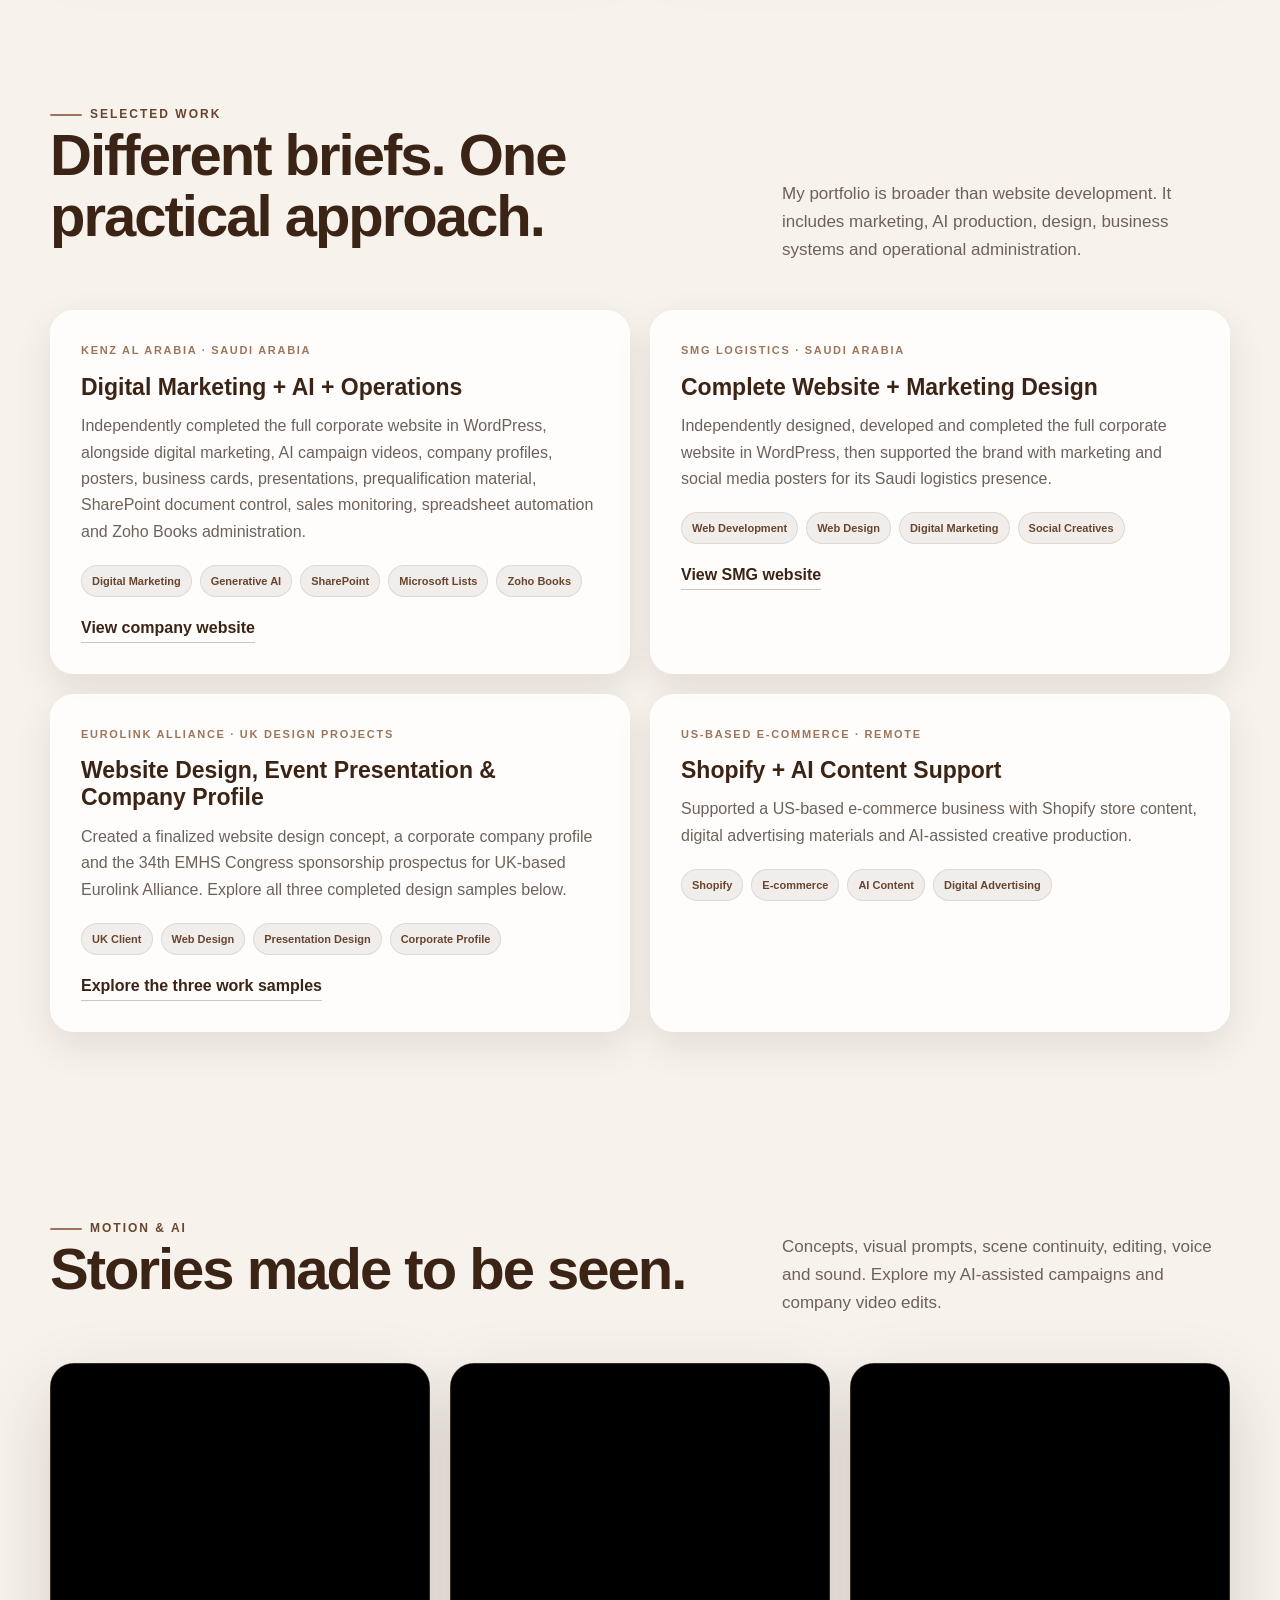
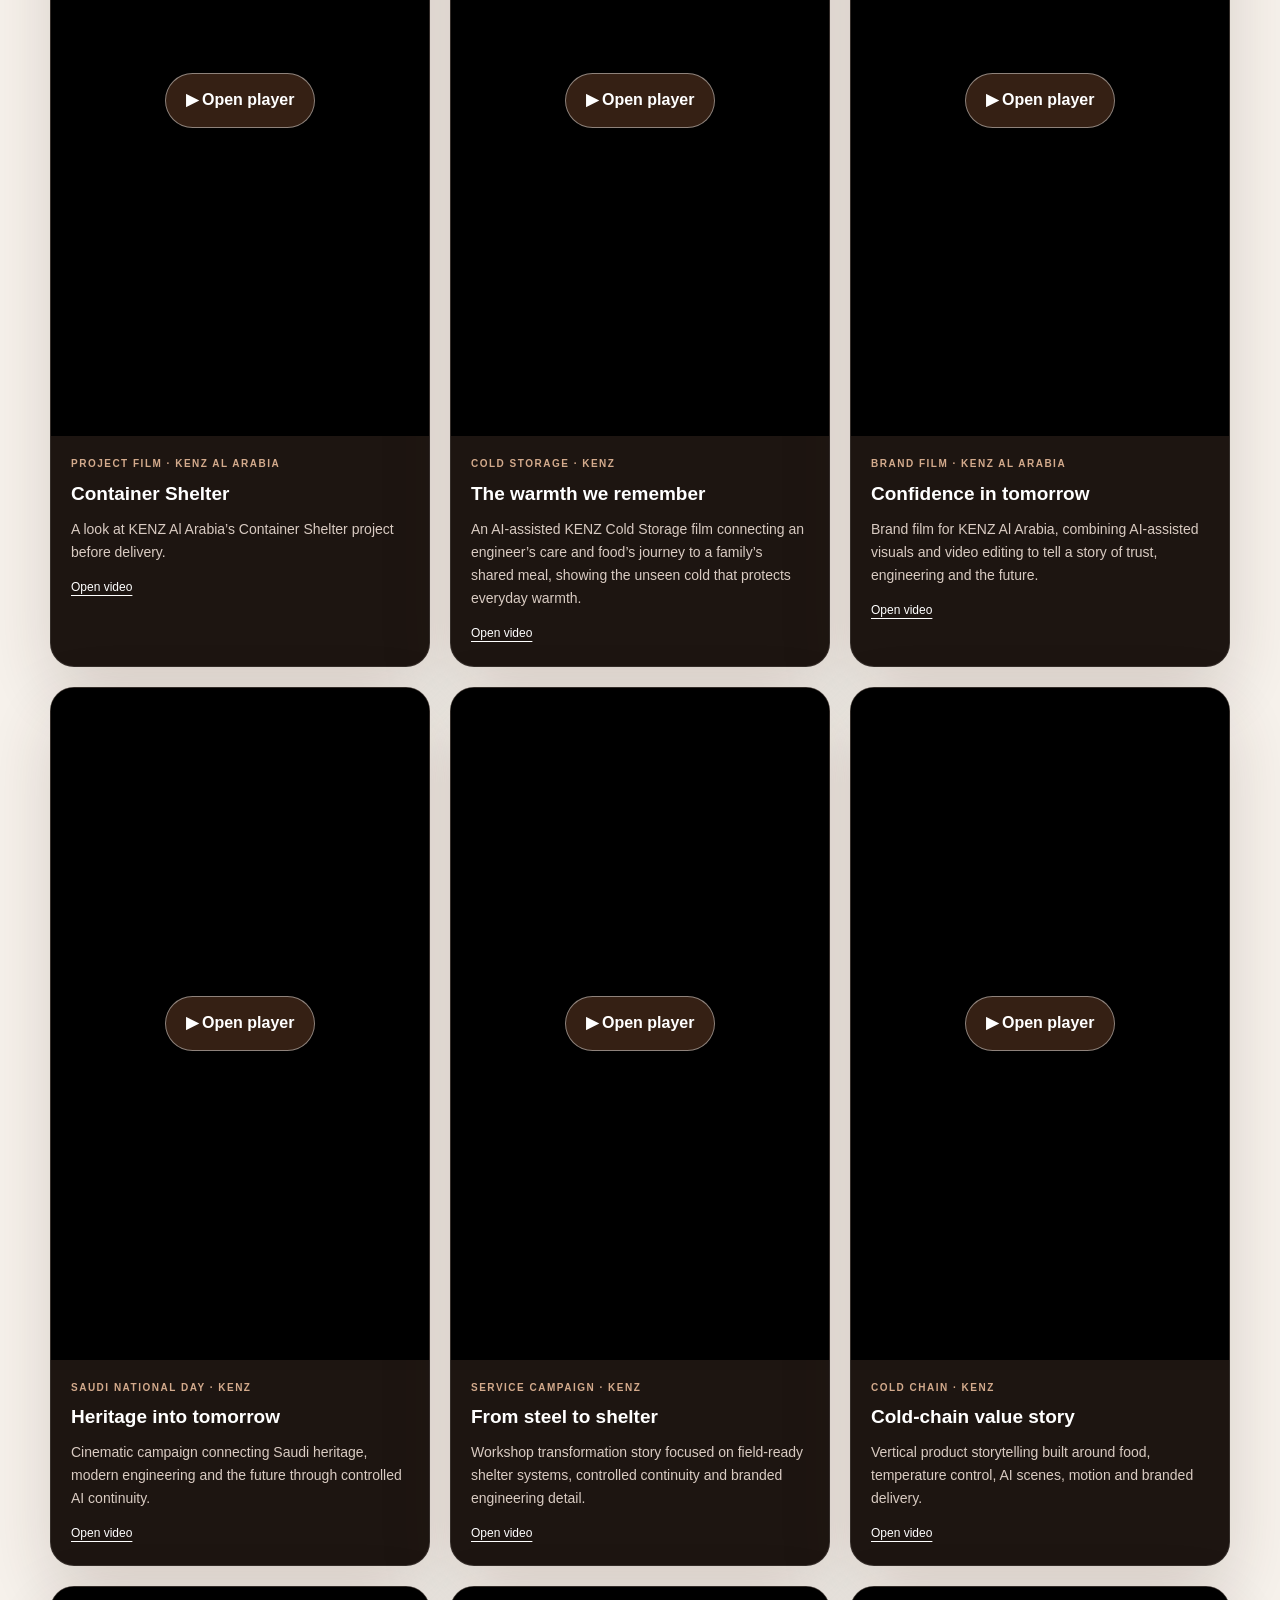
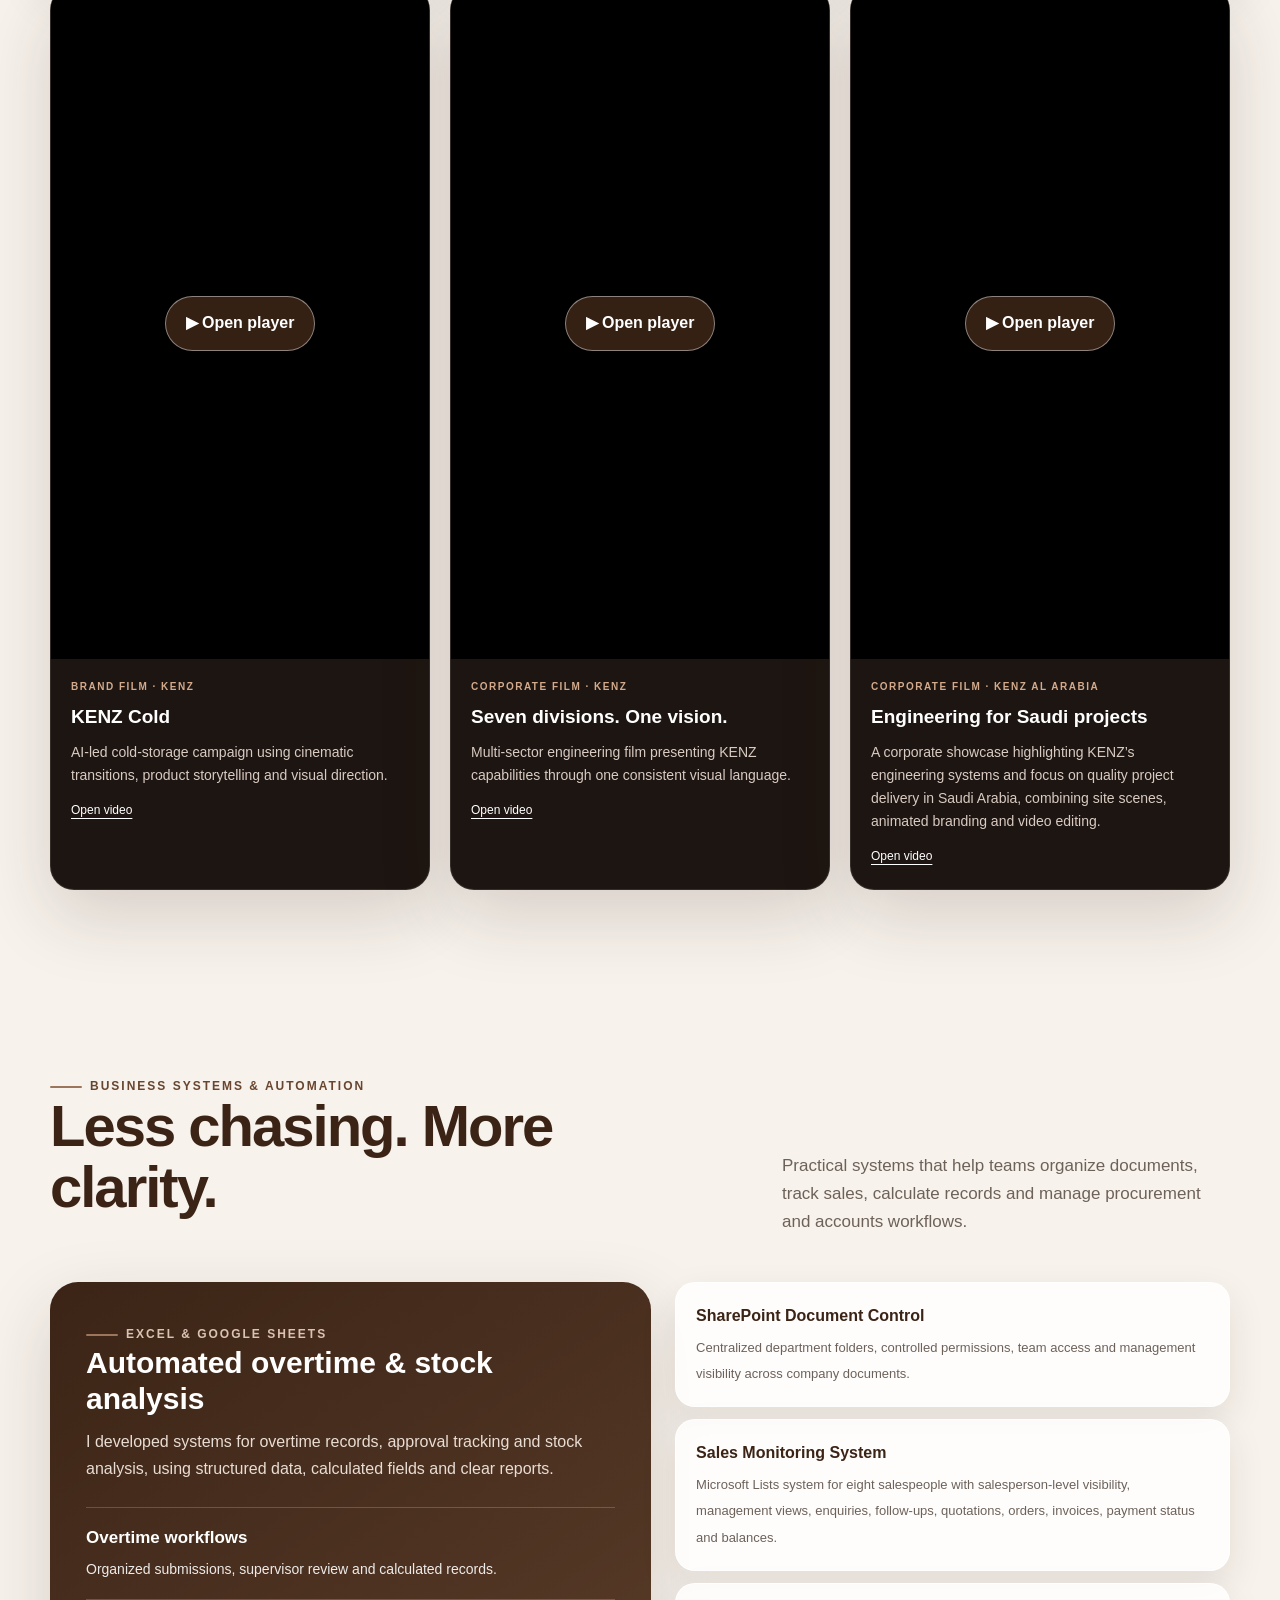
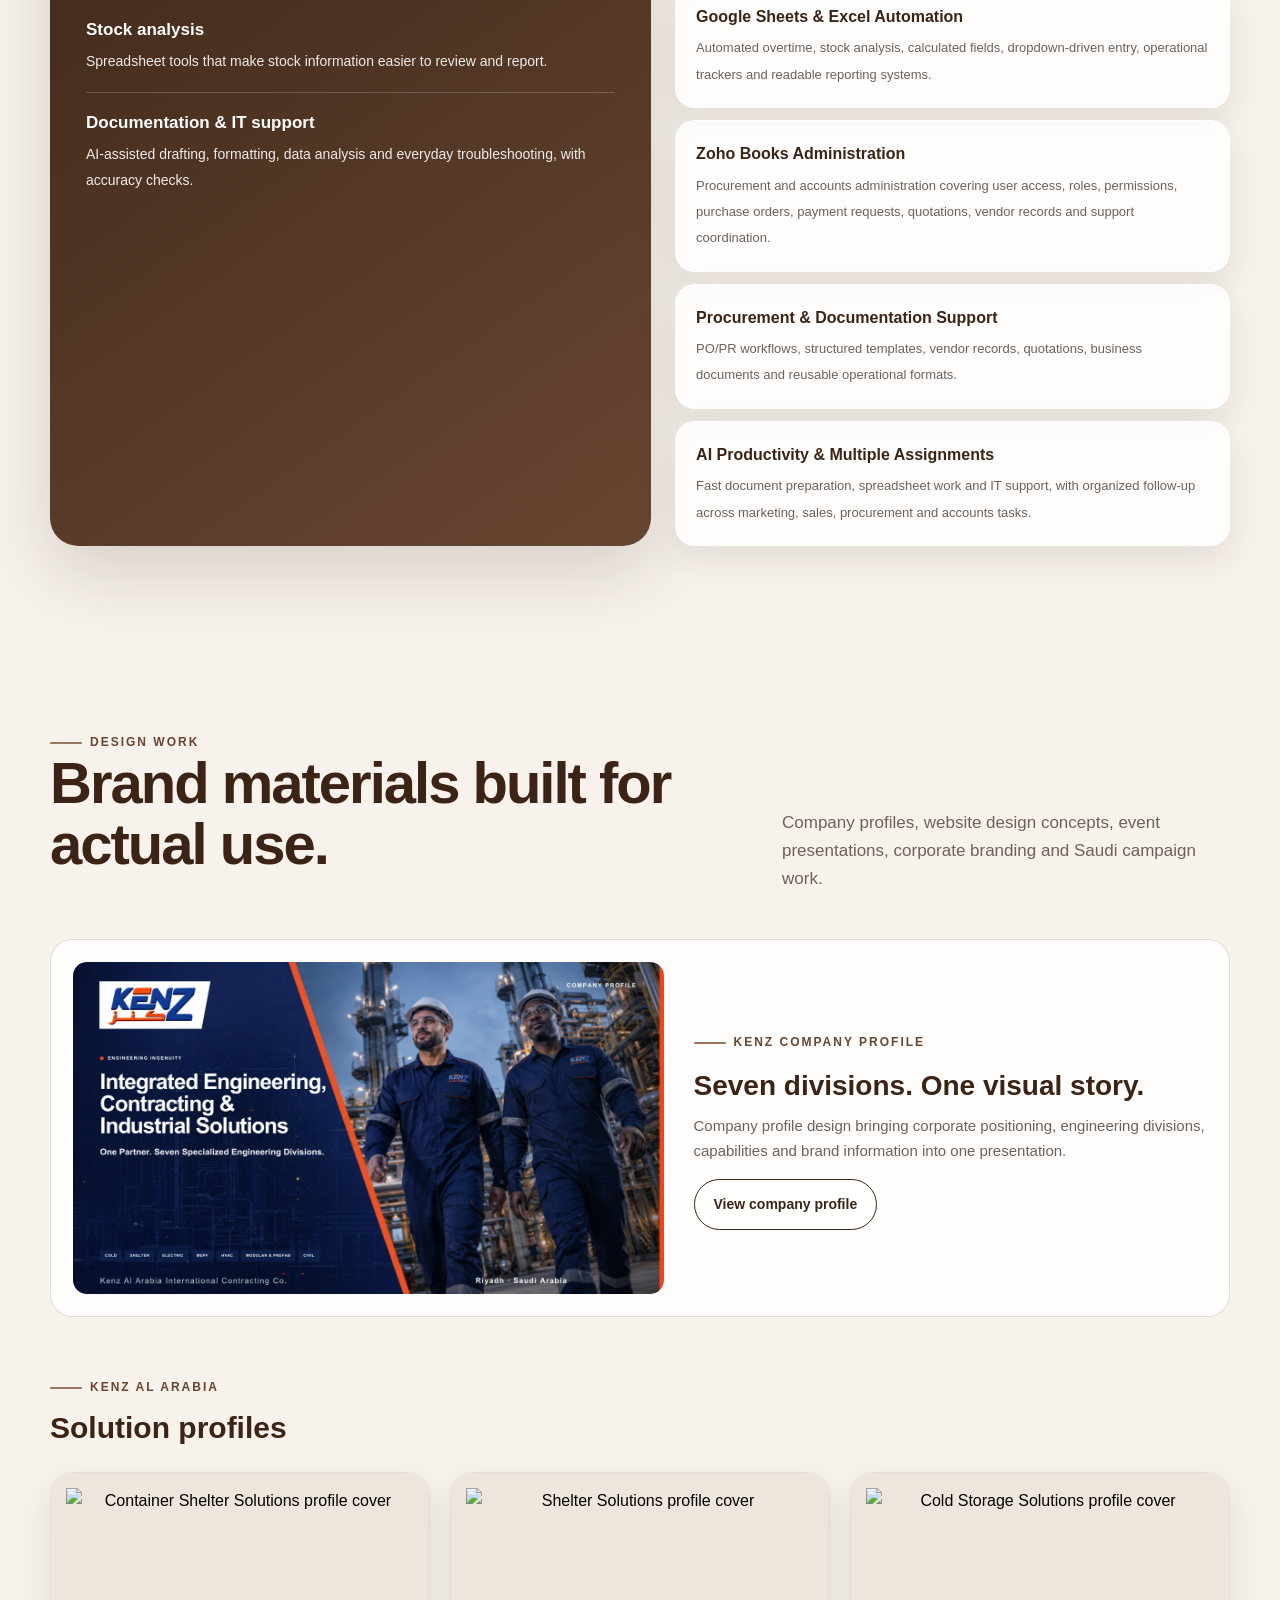
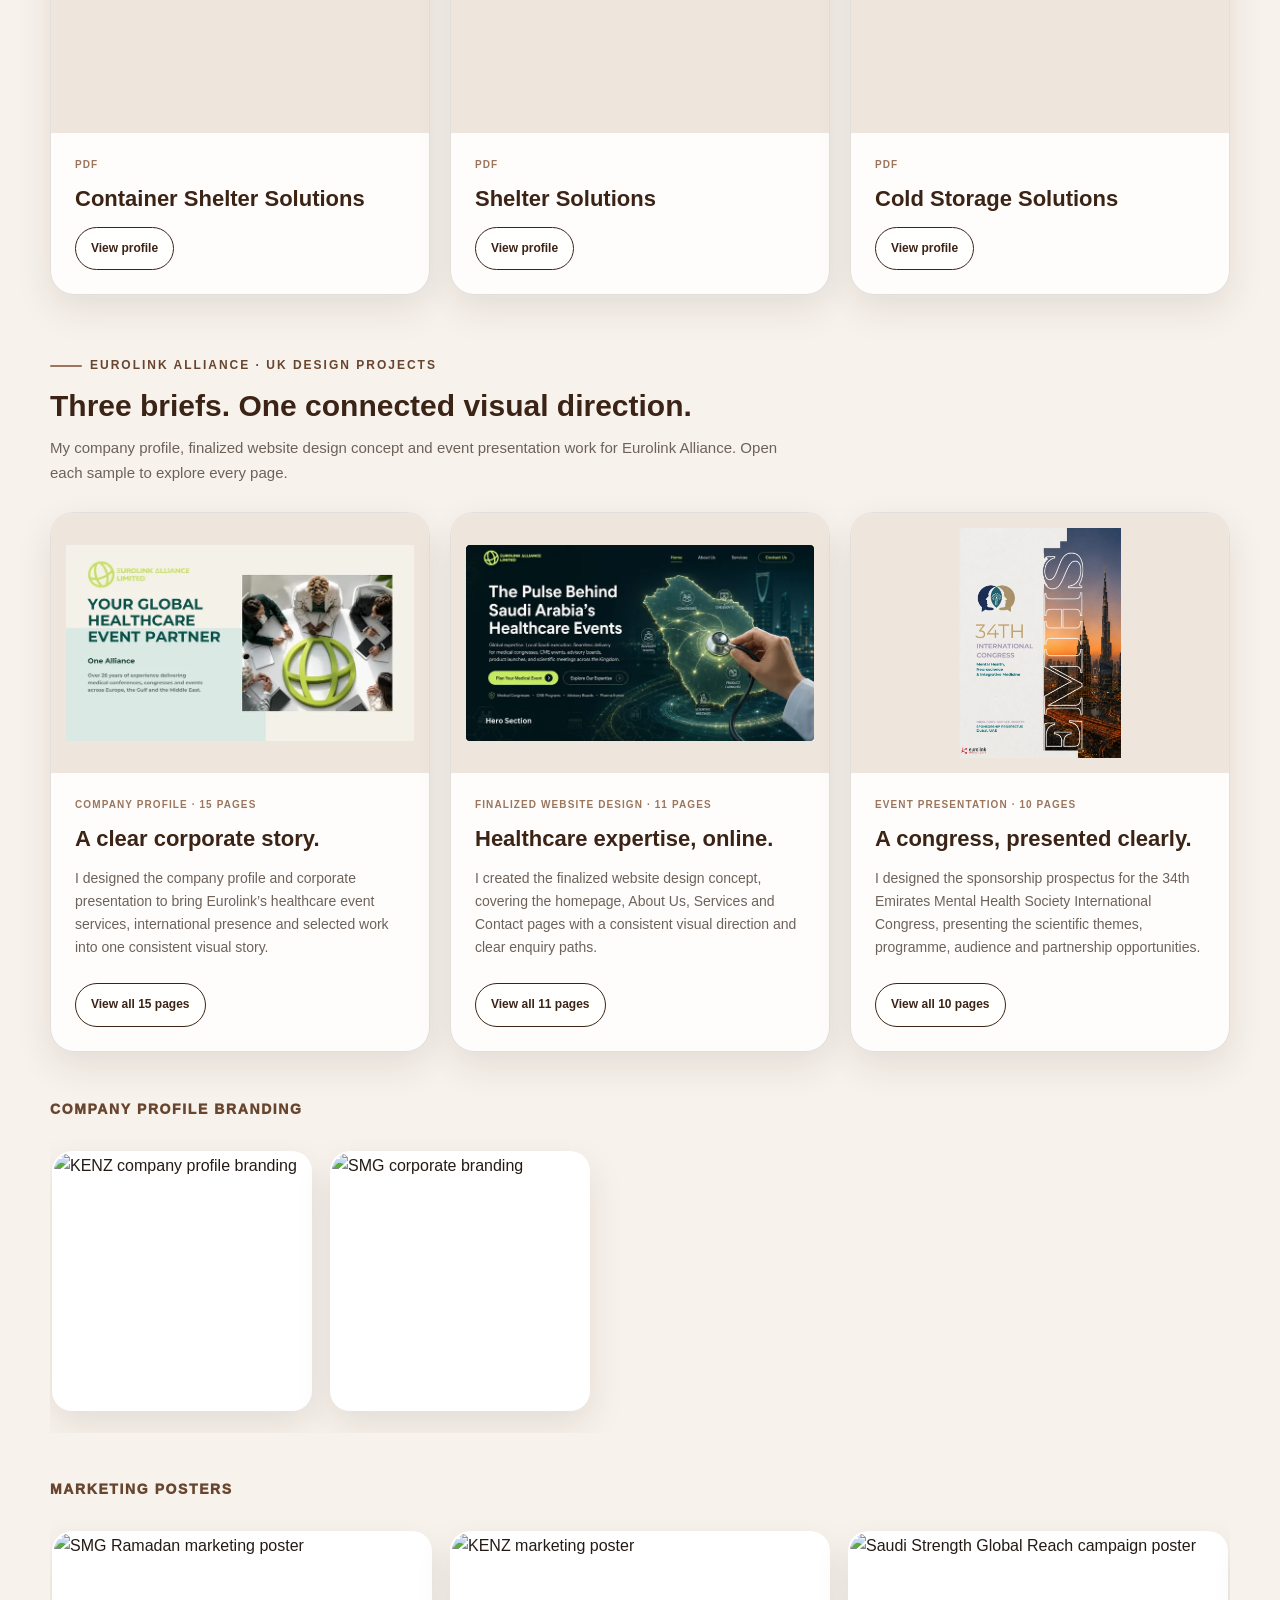
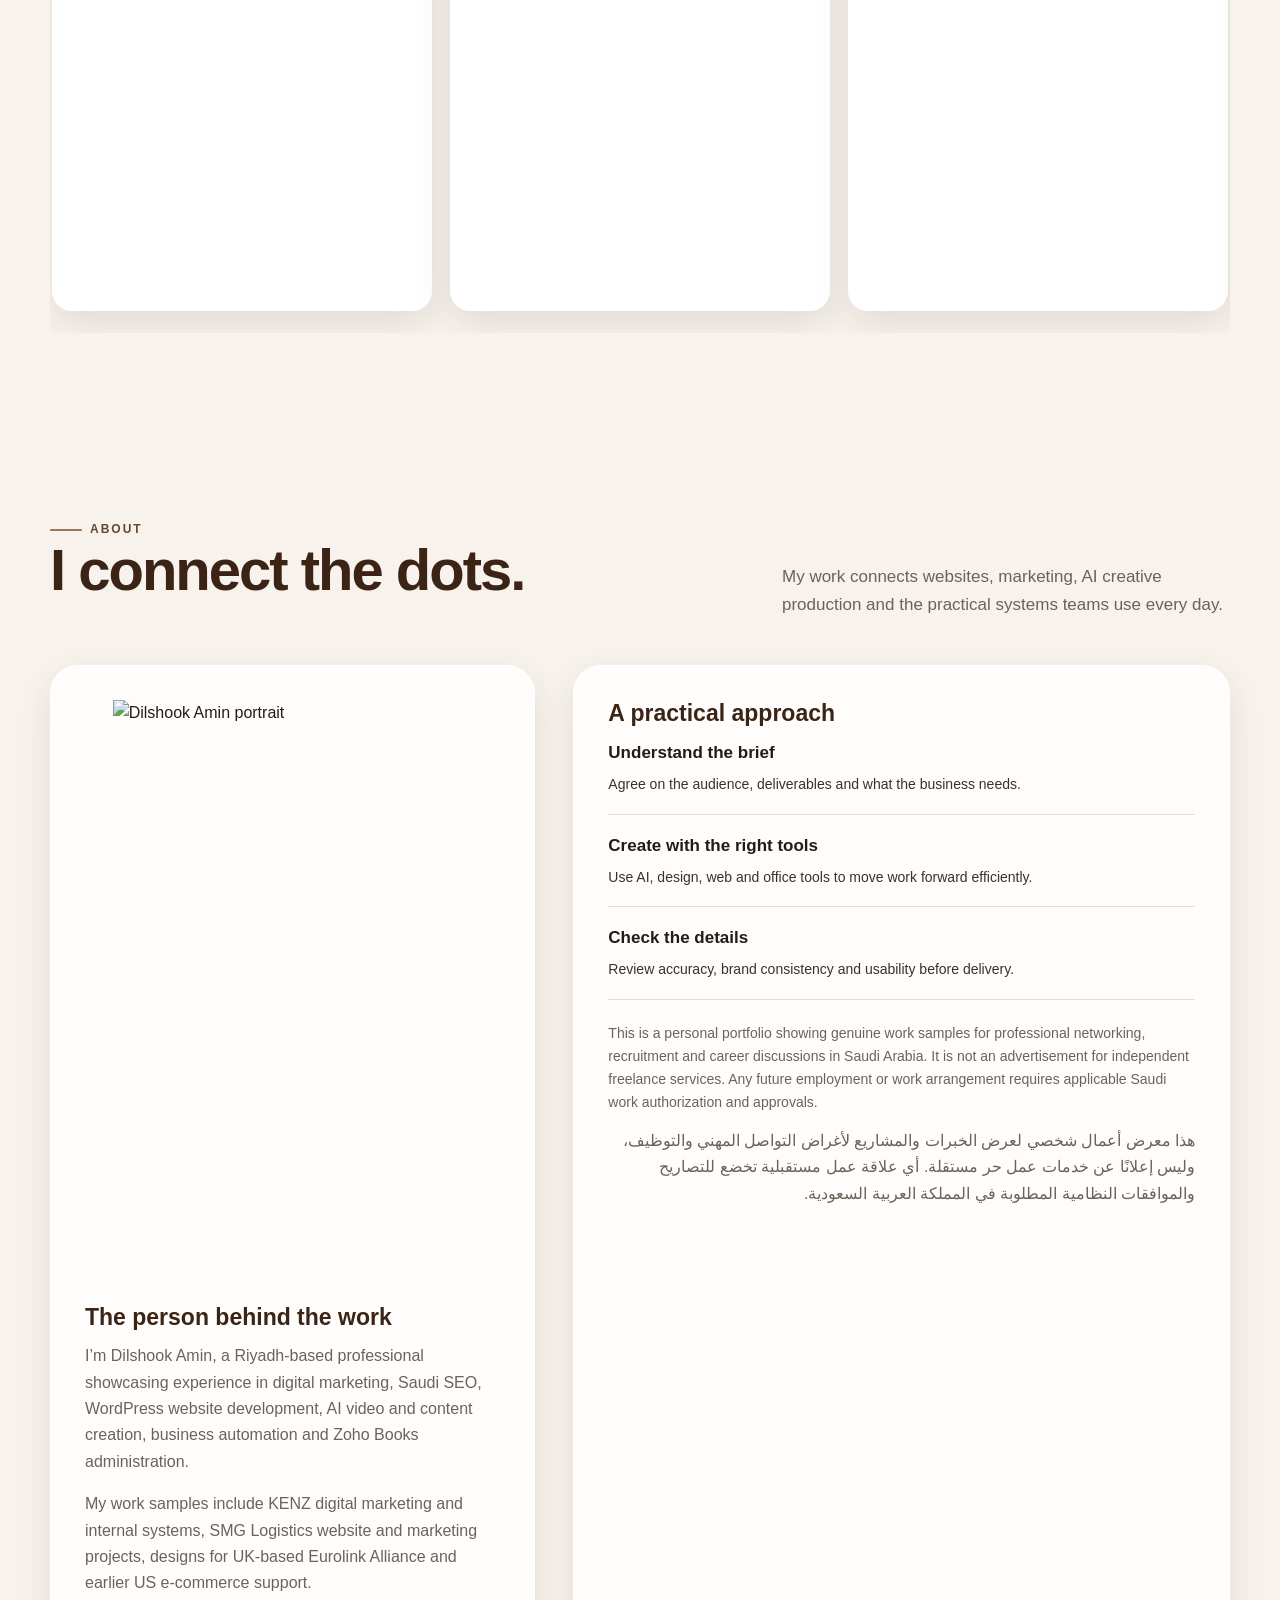
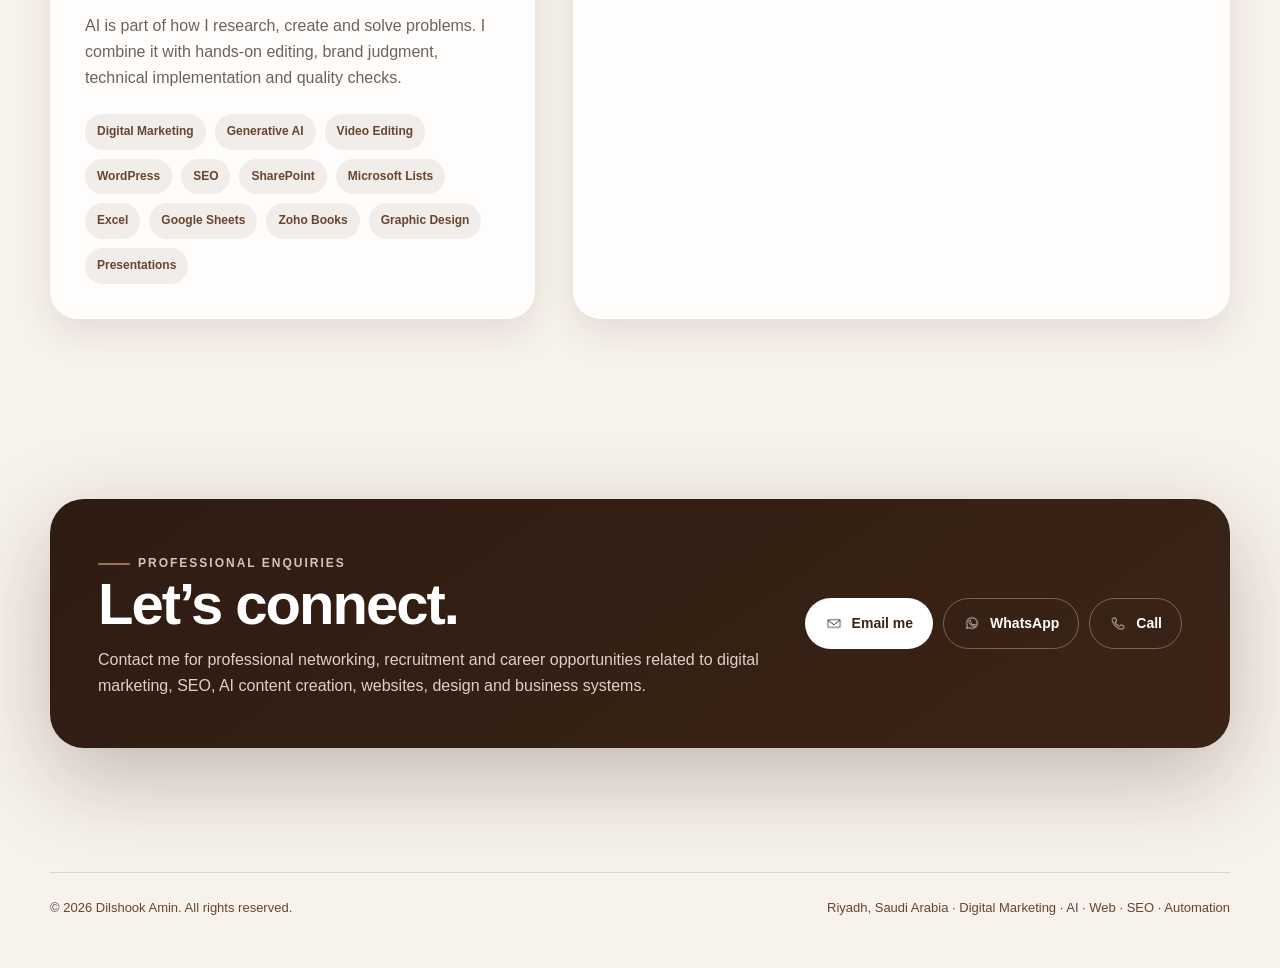
==== commit e7b75e7b: "Add the KENZ Container Shelter film to both AI video galleries" ====
--- a/index.html
+++ b/index.html
@@ -131,6 +131,7 @@
 <div class="container">
 <div class="head"><div><div class="eyebrow">Motion &amp; AI</div><h2>Stories made to be seen.</h2></div><p>Concepts, visual prompts, scene continuity, editing, voice and sound. Explore my AI-assisted campaigns and company video edits.</p></div>
 <div class="film-grid">
+<article class="film"><div class="film-slot" data-active="false"><div class="film-player" aria-label="KENZ Al Arabia: Container Shelter"><iframe allow="autoplay 'none'; fullscreen 'none'" inert="" tabindex="-1" loading="lazy" src="https://drive.google.com/file/d/14lVkNDerXNW1MR-qjEL6Ok9tw6TjlevC/preview?hl=en" lang="en" title="KENZ Al Arabia: Container Shelter"></iframe><button class="film-activate" type="button" aria-label="Open player: KENZ Al Arabia: Container Shelter"><span>▶ Open player</span></button><button class="film-fullscreen" type="button" aria-expanded="false" hidden>Fullscreen</button></div></div><div class="film-copy"><div class="film-label">Project film · KENZ Al Arabia</div><h3>Container Shelter</h3><p>A look at KENZ Al Arabia’s Container Shelter project before delivery.</p><a class="film-fallback" href="https://drive.google.com/file/d/14lVkNDerXNW1MR-qjEL6Ok9tw6TjlevC/view?usp=drive_link" rel="noopener noreferrer" target="_blank">Open video </a></div></article>
 <article class="film"><div class="film-slot" data-active="false"><div class="film-player" aria-label="KENZ Cold Storage Film: The Warmth We Remember"><iframe allow="autoplay 'none'; fullscreen 'none'" inert="" tabindex="-1" loading="lazy" src="https://drive.google.com/file/d/179lUp7t1Is54ztzlW4Zaf_9UQvIoalBi/preview?hl=en" lang="en" title="KENZ Cold Storage Film: The Warmth We Remember"></iframe><button class="film-activate" type="button" aria-label="Open player: KENZ Cold Storage Film: The Warmth We Remember"><span>▶ Open player</span></button><button class="film-fullscreen" type="button" aria-expanded="false" hidden>Fullscreen</button></div></div><div class="film-copy"><div class="film-label">Cold Storage · KENZ</div><h3>The warmth we remember</h3><p>An AI-assisted KENZ Cold Storage film connecting an engineer’s care and food’s journey to a family’s shared meal, showing the unseen cold that protects everyday warmth.</p><a class="film-fallback" href="https://drive.google.com/file/d/179lUp7t1Is54ztzlW4Zaf_9UQvIoalBi/view?usp=drivesdk" rel="noopener noreferrer" target="_blank">Open video </a></div></article>
 <article class="film"><div class="film-slot" data-active="false"><div class="film-player" aria-label="KENZ Al Arabia Brand Film"><iframe allow="autoplay 'none'; fullscreen 'none'" inert="" tabindex="-1" loading="lazy" src="https://drive.google.com/file/d/1K7ar2WQyzfVAWOzsW_msr-JdedpQjtr2/preview?hl=en" lang="en" title="KENZ Al Arabia Brand Film"></iframe><button class="film-activate" type="button" aria-label="Open player: KENZ Al Arabia Brand Film"><span>▶ Open player</span></button><button class="film-fullscreen" type="button" aria-expanded="false" hidden>Fullscreen</button></div></div><div class="film-copy"><div class="film-label">Brand Film · KENZ Al Arabia</div><h3>Confidence in tomorrow</h3><p>Brand film for KENZ Al Arabia, combining AI-assisted visuals and video editing to tell a story of trust, engineering and the future.</p><a class="film-fallback" href="https://drive.google.com/file/d/1K7ar2WQyzfVAWOzsW_msr-JdedpQjtr2/view?usp=drivesdk" rel="noopener noreferrer" target="_blank">Open video </a></div></article>
 <article class="film"><div class="film-slot" data-active="false"><div class="film-player" aria-label="Saudi National Day Film"><iframe allow="autoplay 'none'; fullscreen 'none'" inert="" tabindex="-1" loading="lazy" src="https://drive.google.com/file/d/1x4m7v9bq61aIs1LgRlQjBB0alJK0g8oX/preview?hl=en" lang="en" title="Saudi National Day Film"></iframe><button class="film-activate" type="button" aria-label="Open player: Saudi National Day Film"><span>▶ Open player</span></button><button class="film-fullscreen" type="button" aria-expanded="false" hidden>Fullscreen</button></div></div><div class="film-copy"><div class="film-label">Saudi National Day · KENZ</div><h3>Heritage into tomorrow</h3><p>Cinematic campaign connecting Saudi heritage, modern engineering and the future through controlled AI continuity.</p><a class="film-fallback" href="https://drive.google.com/file/d/1x4m7v9bq61aIs1LgRlQjBB0alJK0g8oX/view" rel="noopener noreferrer" target="_blank">Open video </a></div></article>
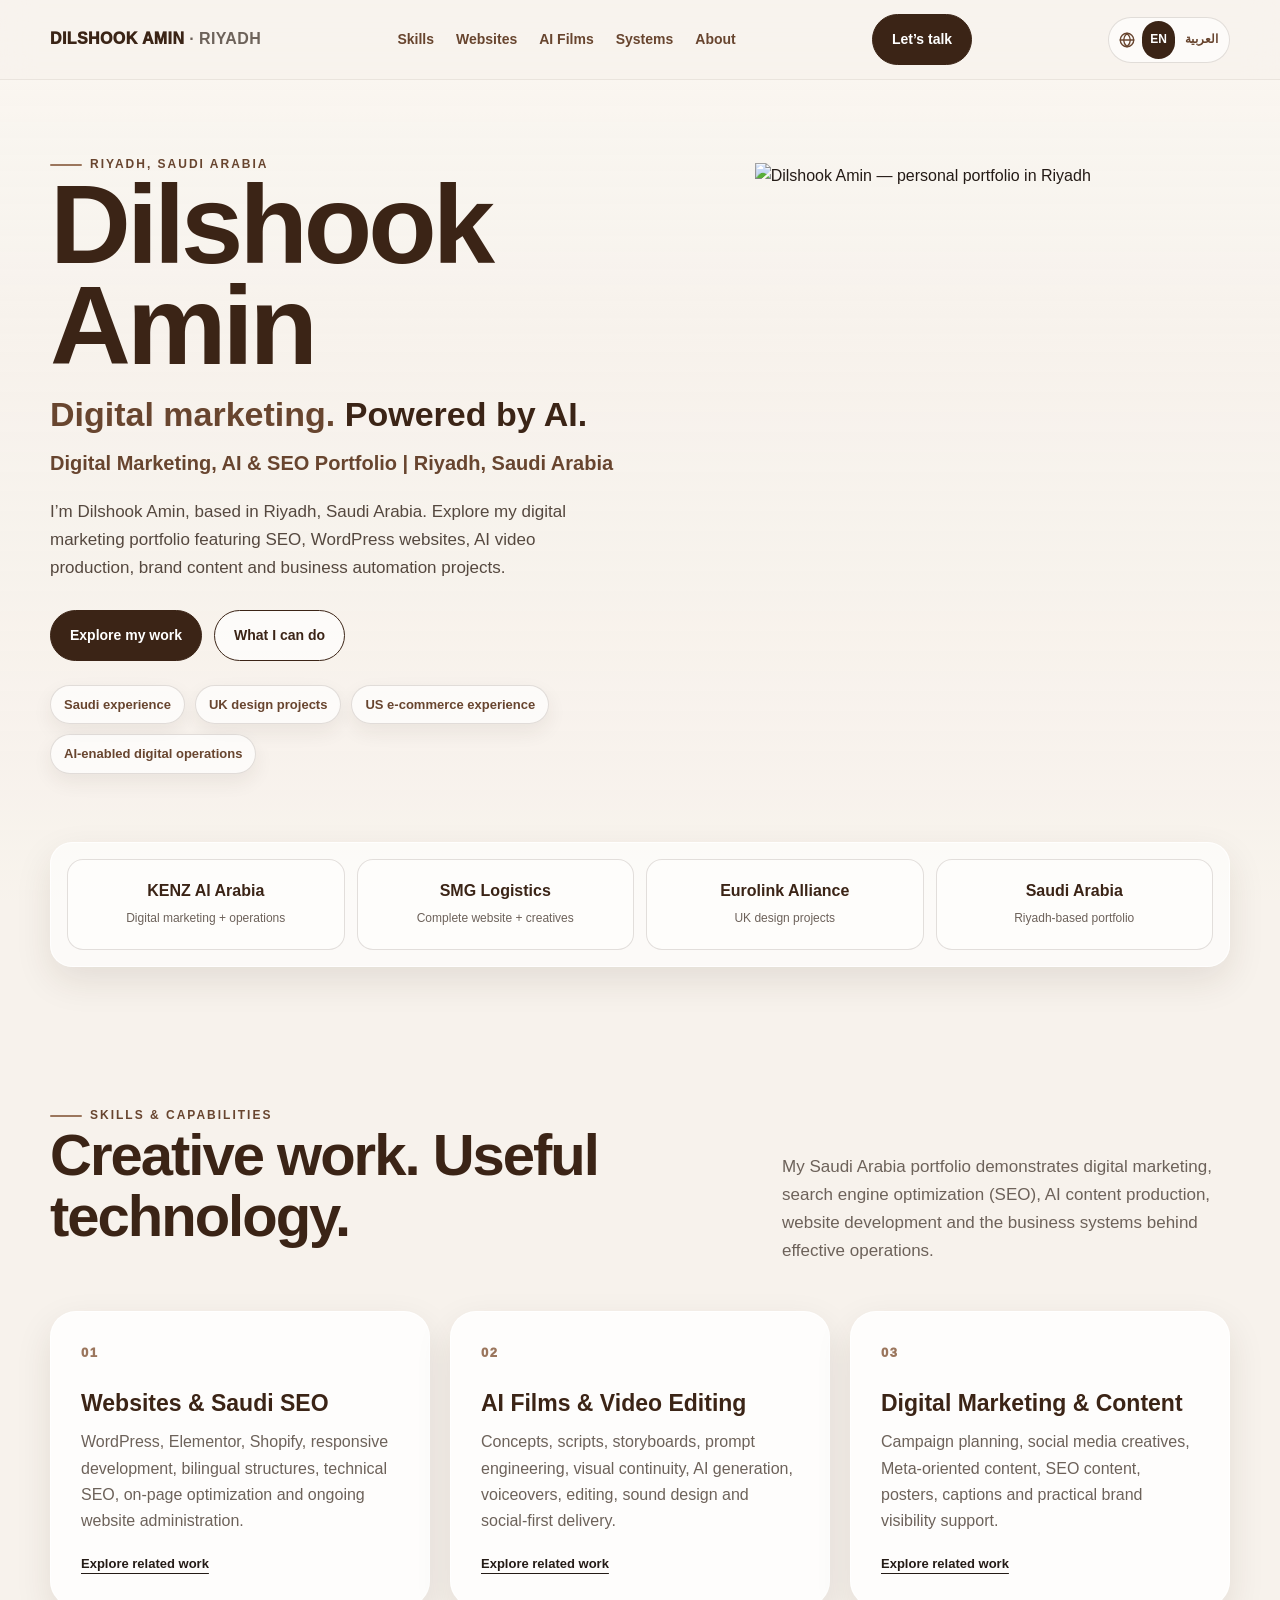
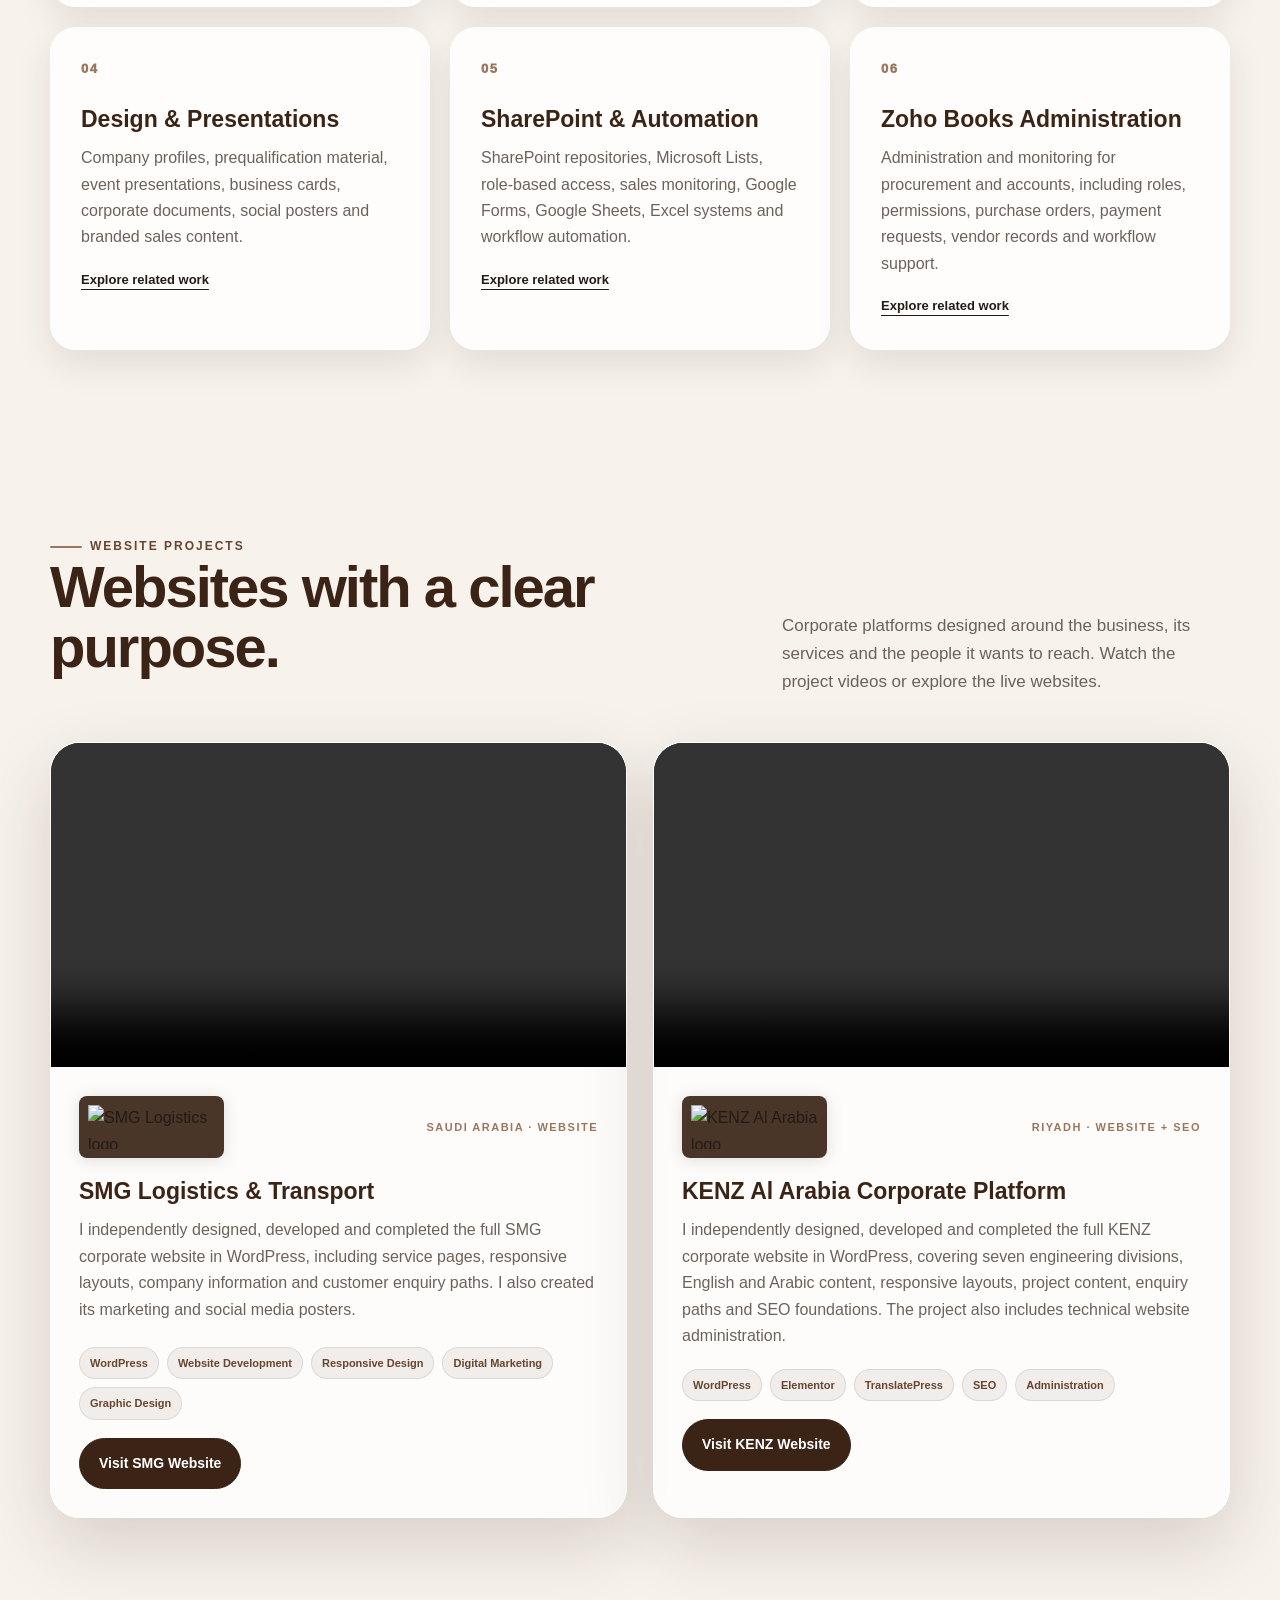
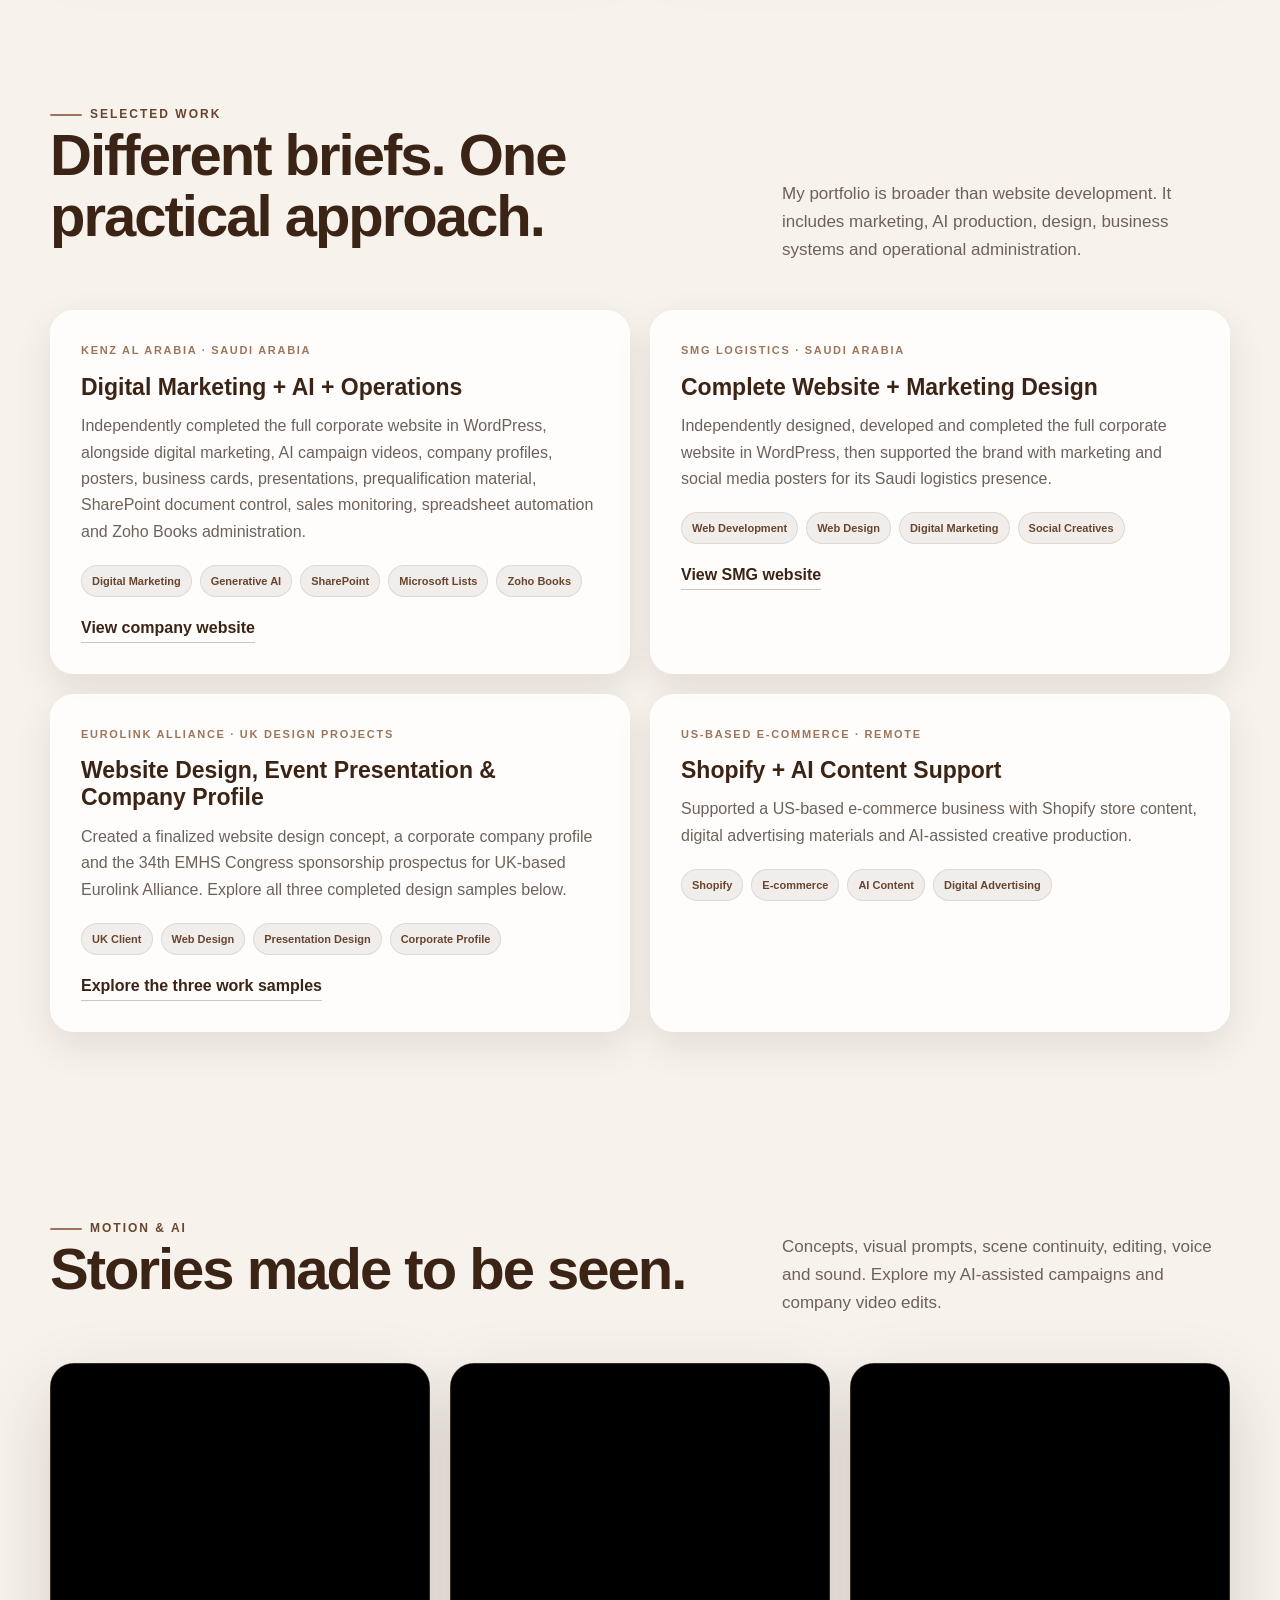
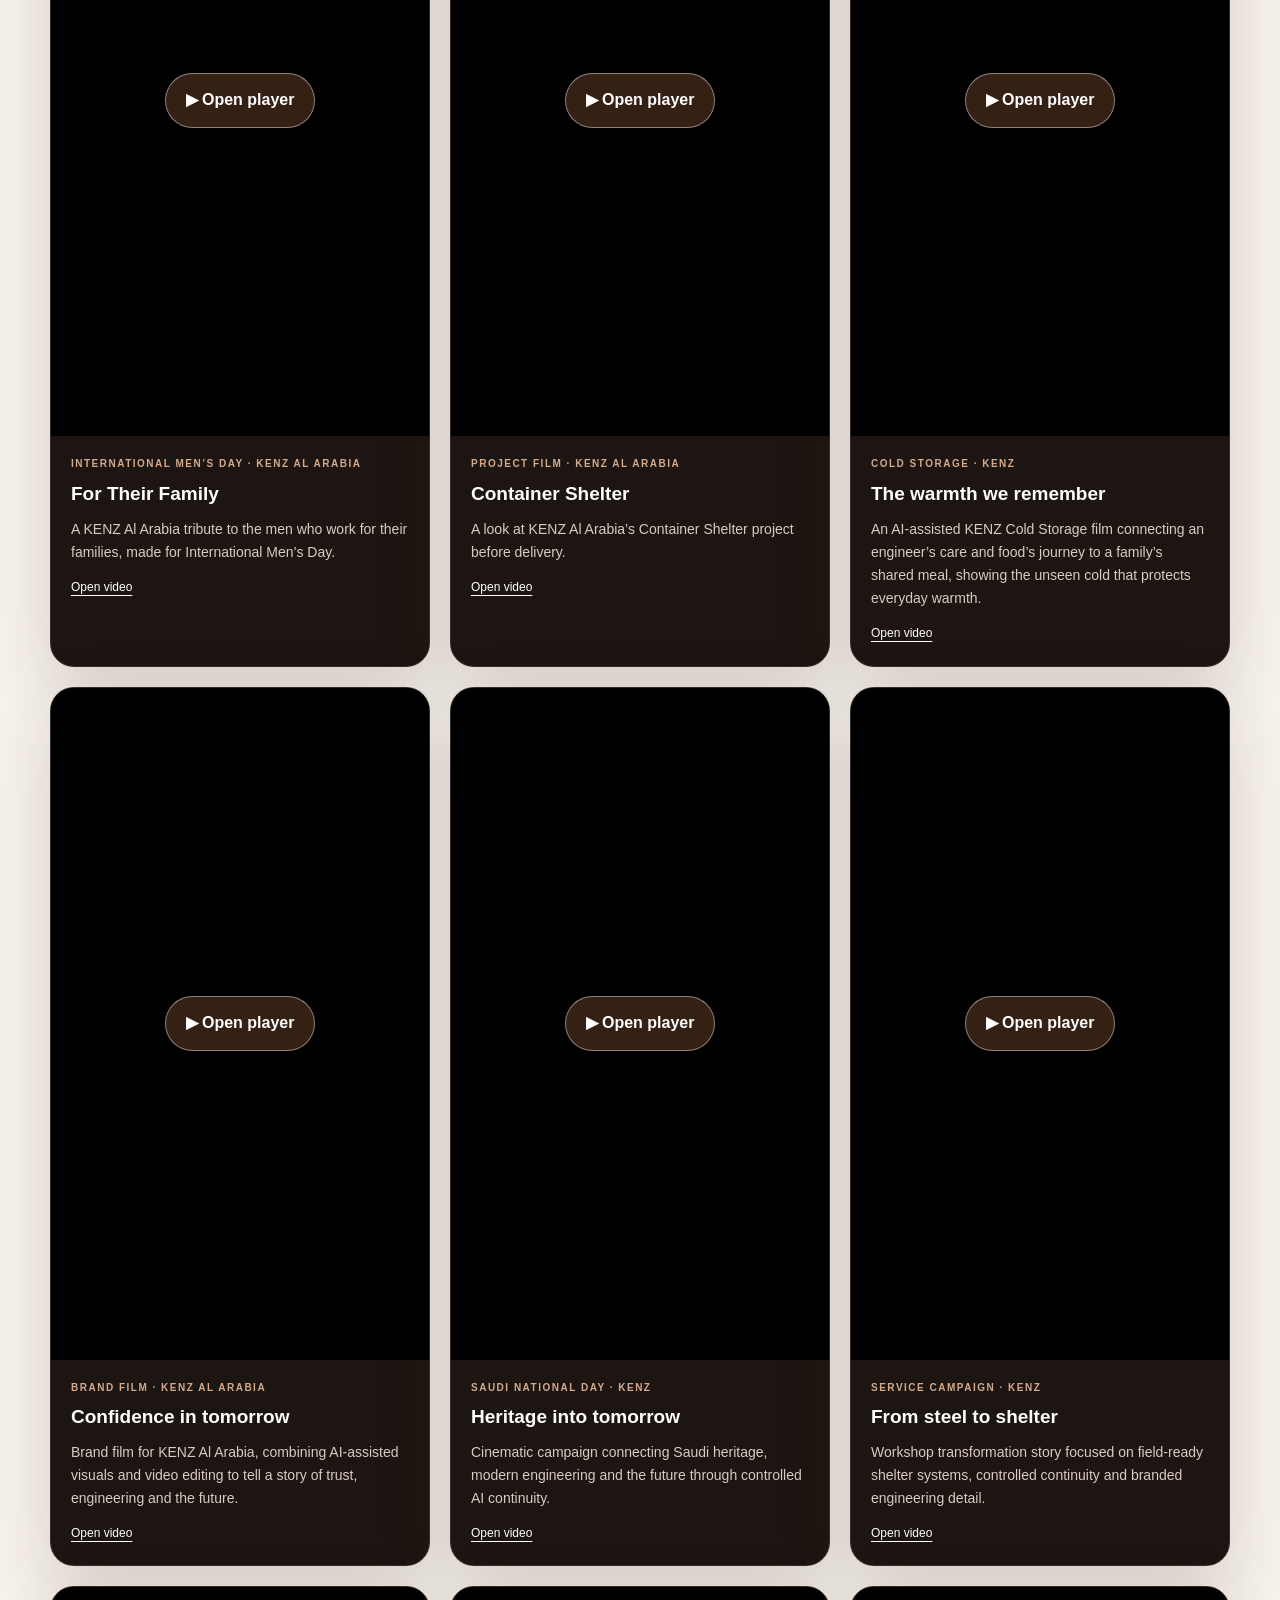
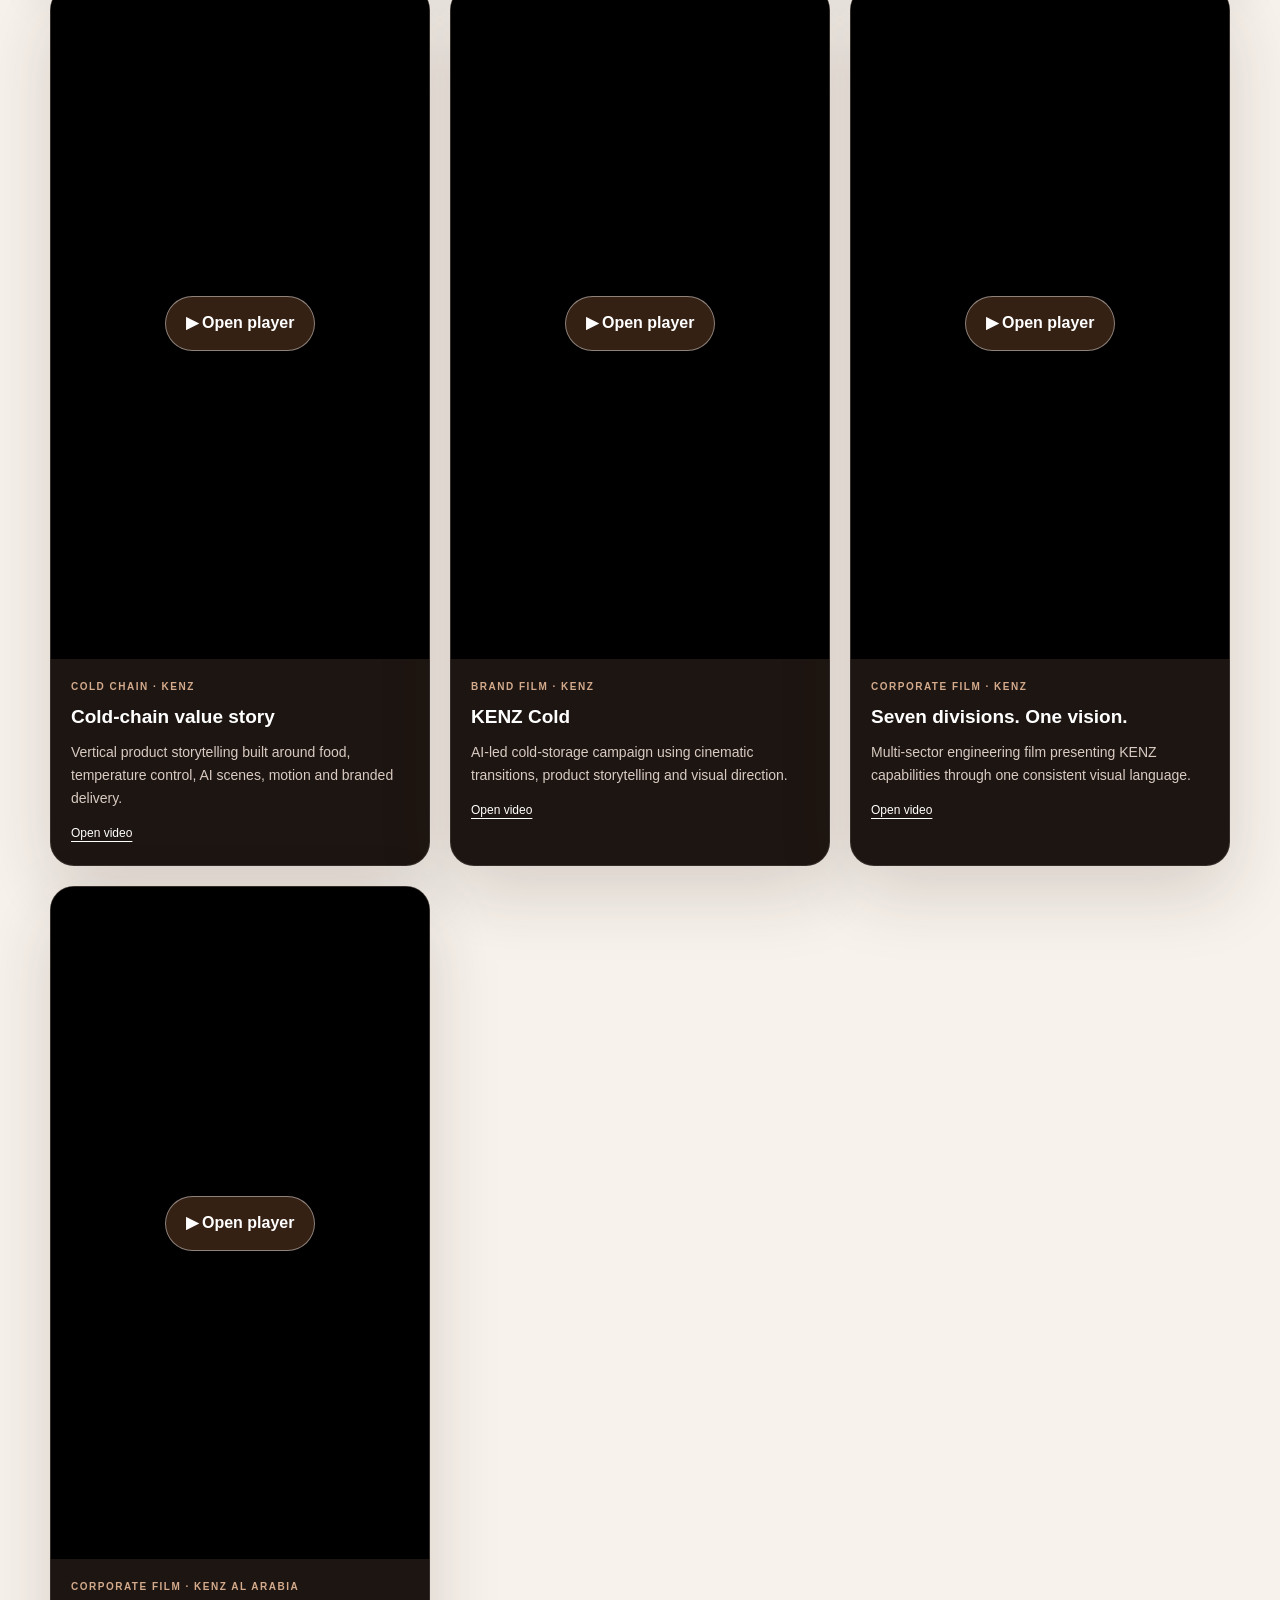
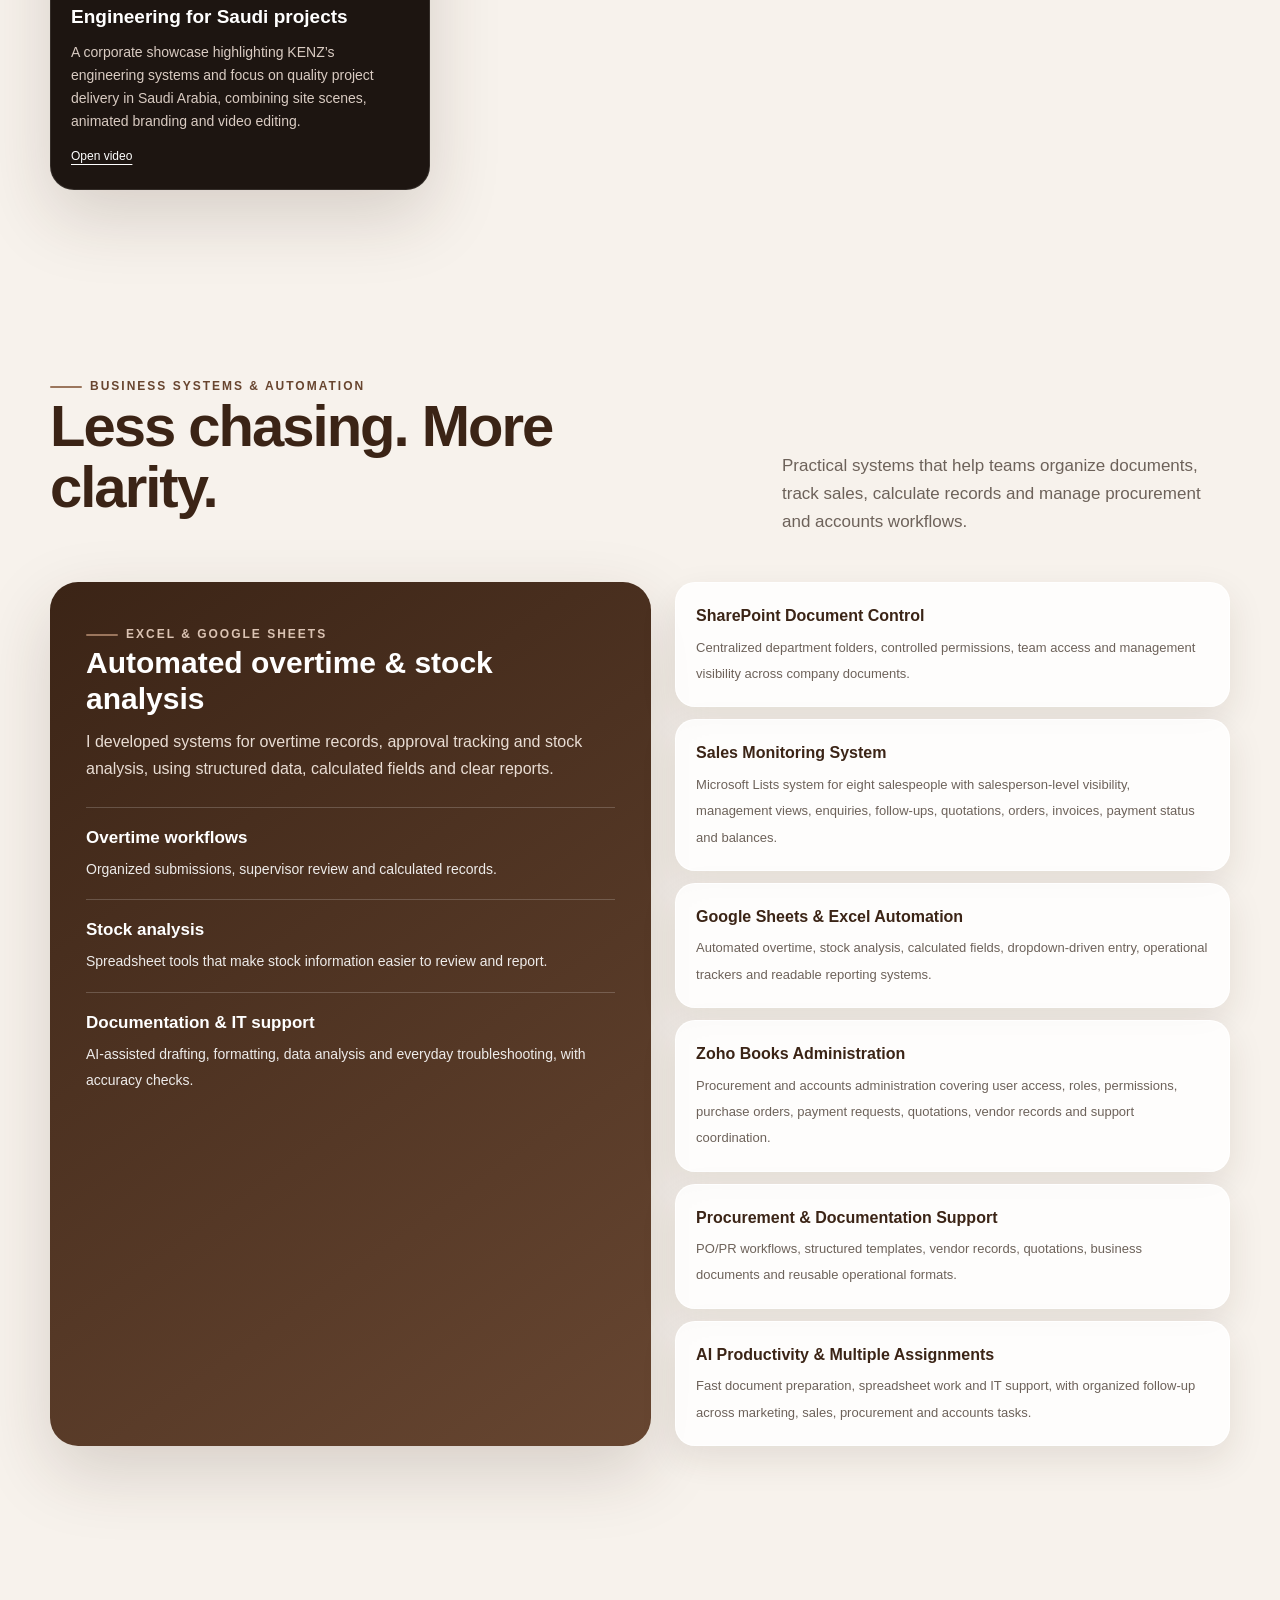
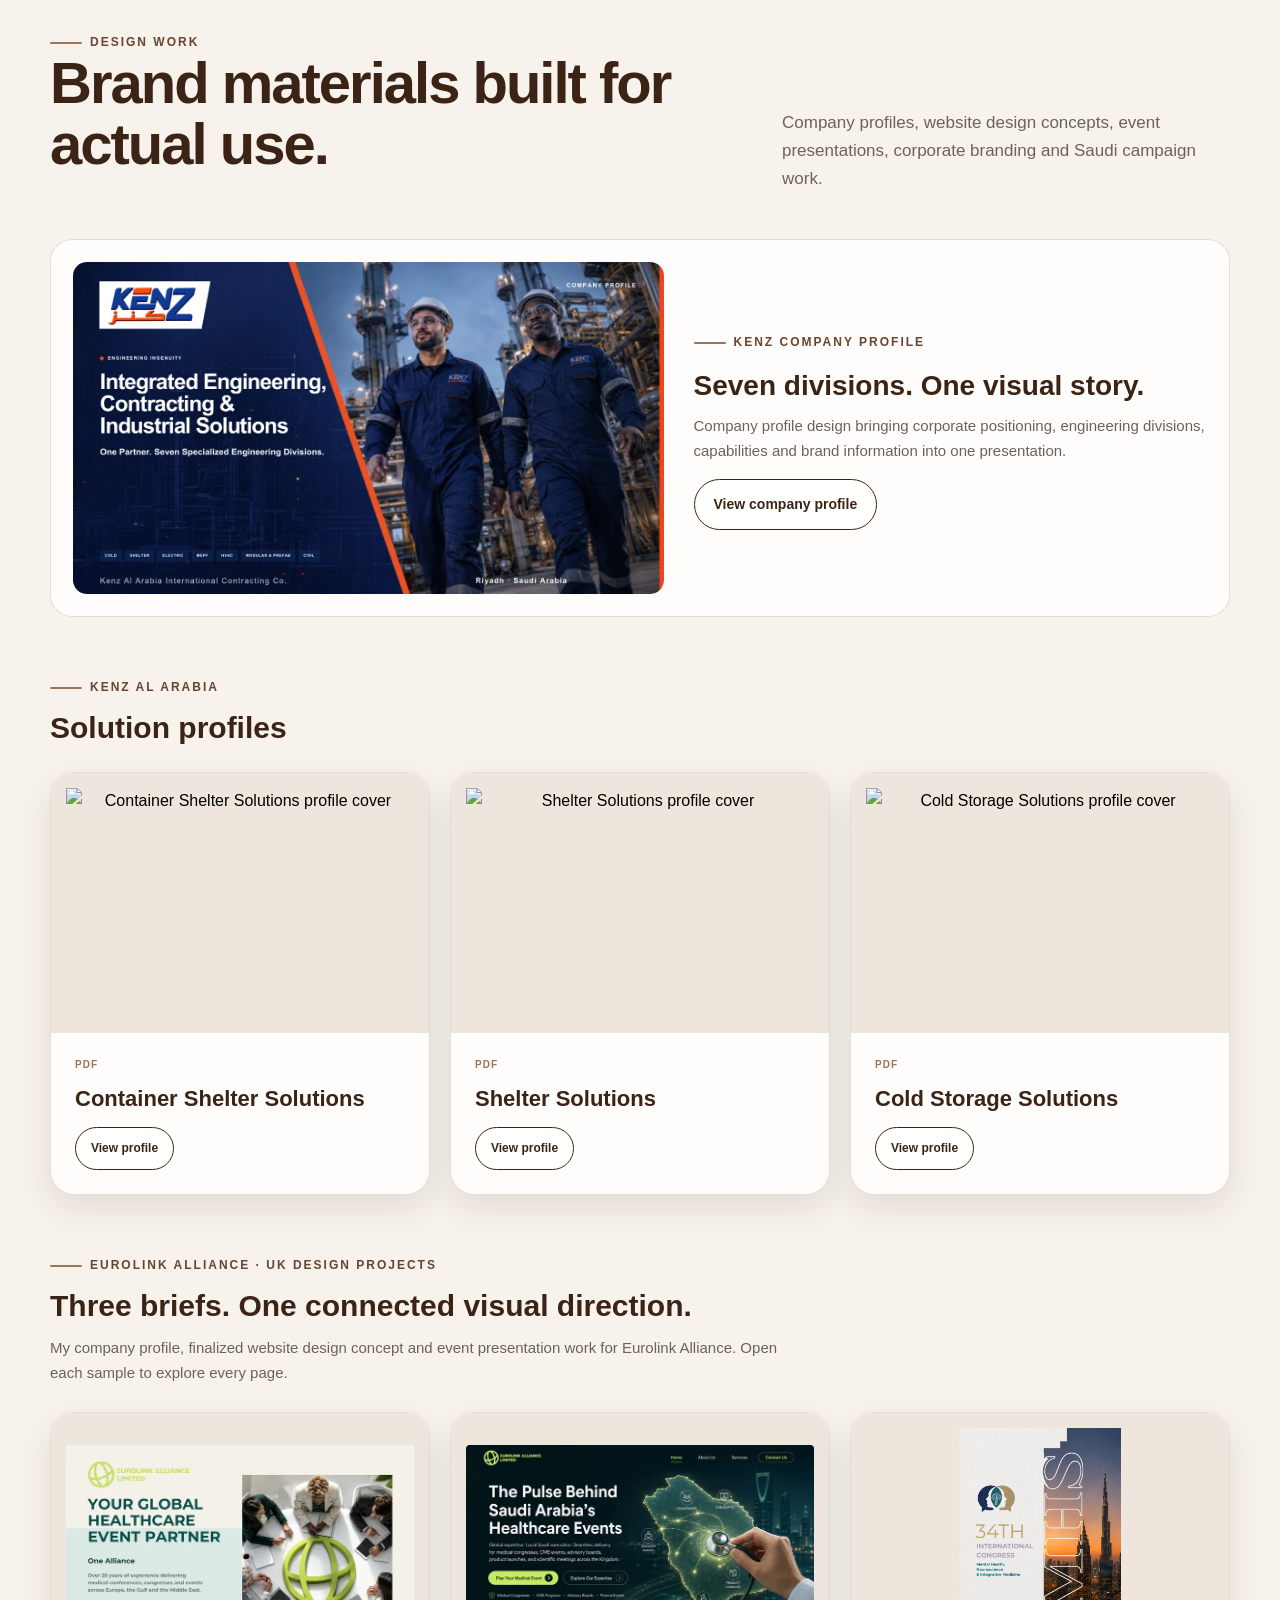
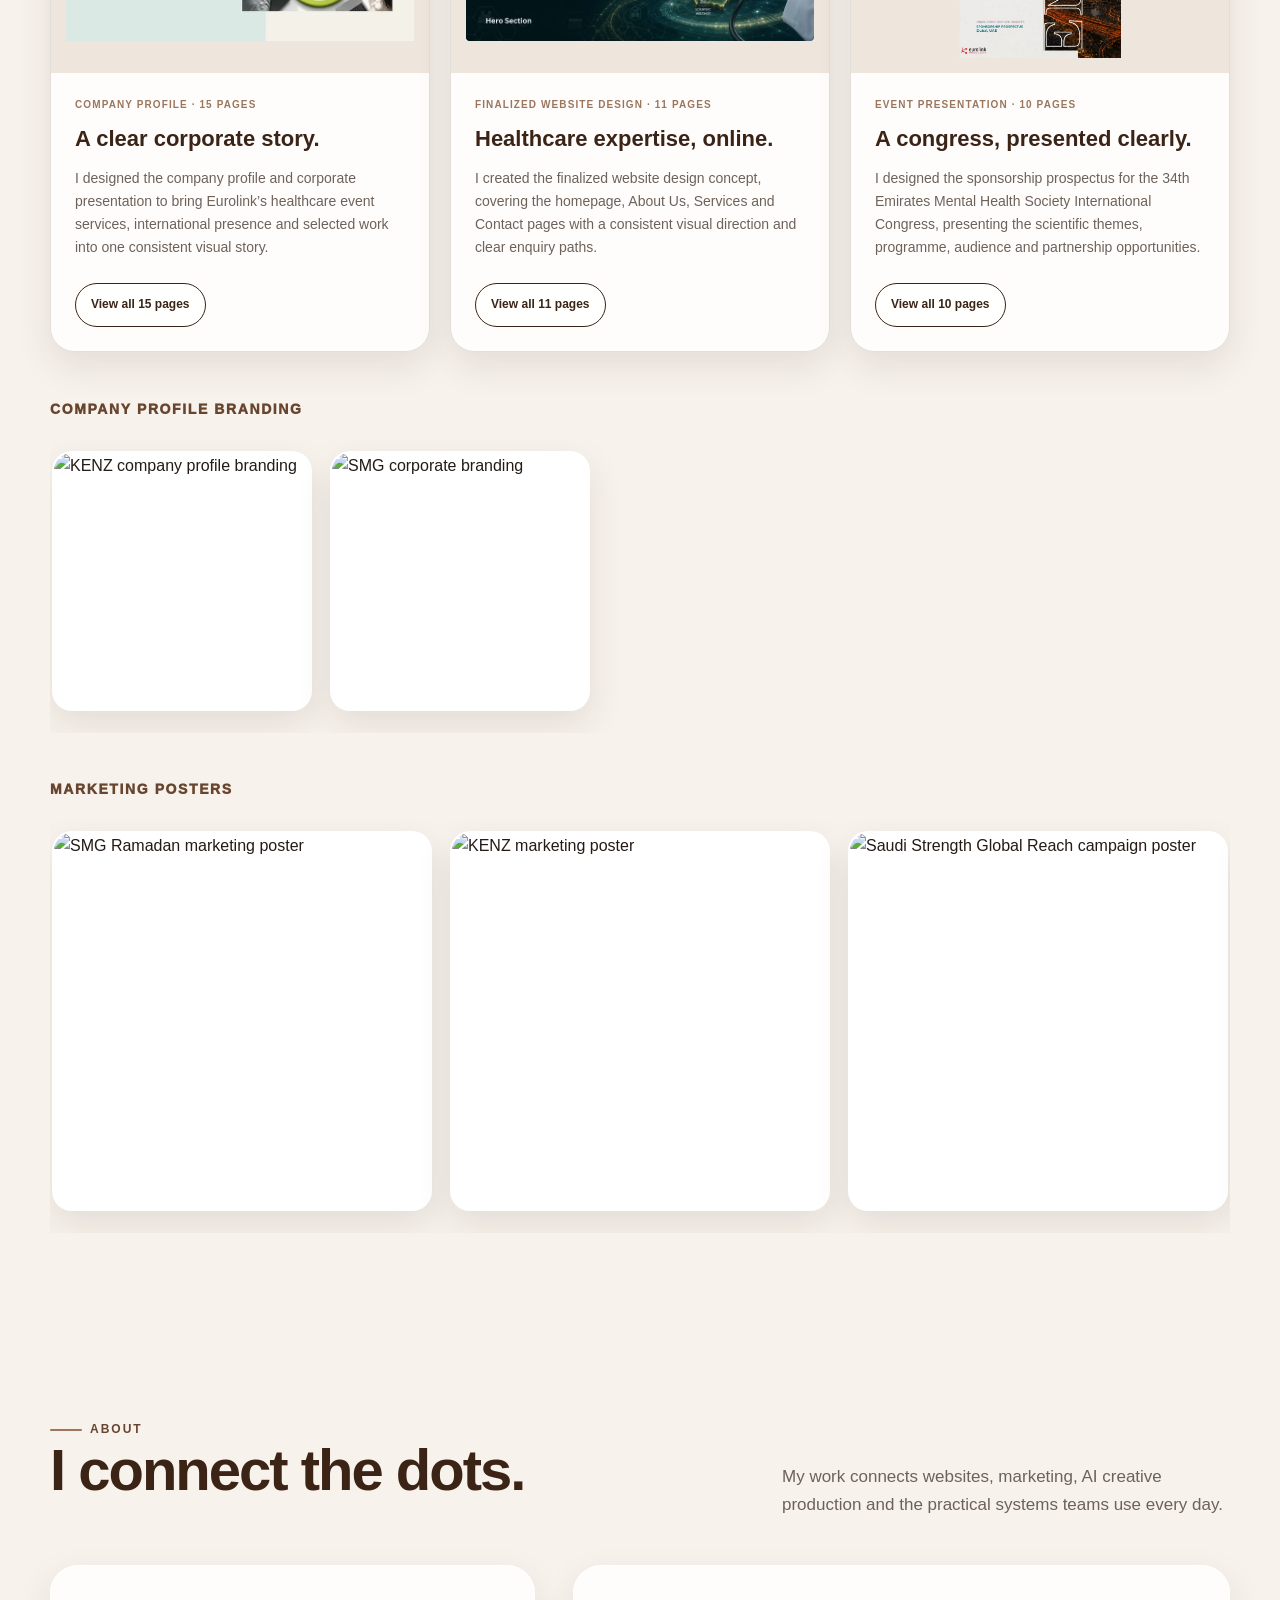
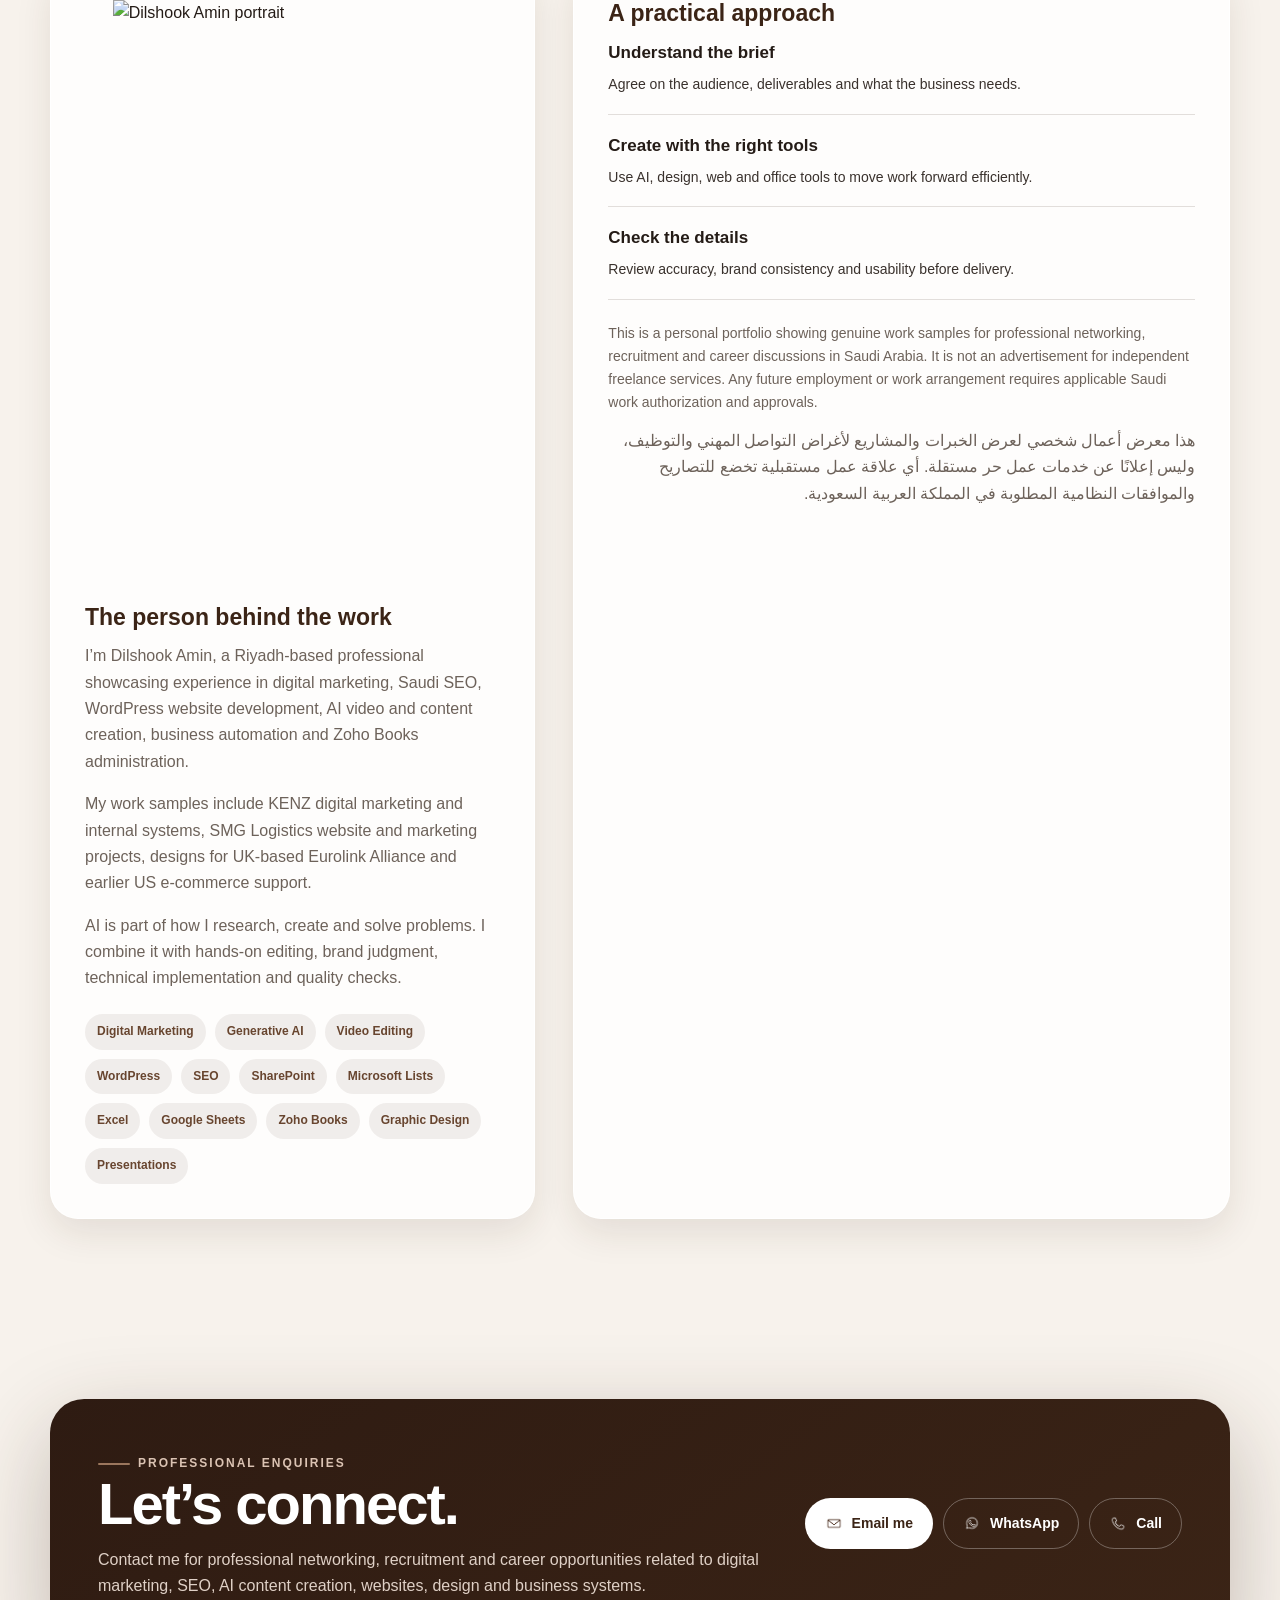
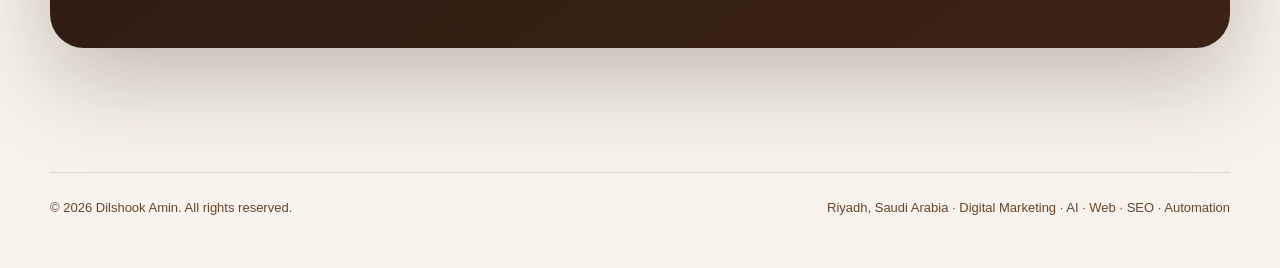
==== commit 9dec369d: "Add the KENZ International Men’s Day film to both AI video galleries" ====
--- a/index.html
+++ b/index.html
@@ -131,7 +131,8 @@
 <div class="container">
 <div class="head"><div><div class="eyebrow">Motion &amp; AI</div><h2>Stories made to be seen.</h2></div><p>Concepts, visual prompts, scene continuity, editing, voice and sound. Explore my AI-assisted campaigns and company video edits.</p></div>
 <div class="film-grid">
-<article class="film"><div class="film-slot" data-active="false"><div class="film-player" aria-label="KENZ Al Arabia: Container Shelter"><iframe allow="autoplay 'none'; fullscreen 'none'" inert="" tabindex="-1" loading="lazy" src="https://drive.google.com/file/d/14lVkNDerXNW1MR-qjEL6Ok9tw6TjlevC/preview?hl=en" lang="en" title="KENZ Al Arabia: Container Shelter"></iframe><button class="film-activate" type="button" aria-label="Open player: KENZ Al Arabia: Container Shelter"><span>▶ Open player</span></button><button class="film-fullscreen" type="button" aria-expanded="false" hidden>Fullscreen</button></div></div><div class="film-copy"><div class="film-label">Project film · KENZ Al Arabia</div><h3>Container Shelter</h3><p>A look at KENZ Al Arabia’s Container Shelter project before delivery.</p><a class="film-fallback" href="https://drive.google.com/file/d/14lVkNDerXNW1MR-qjEL6Ok9tw6TjlevC/view?usp=drive_link" rel="noopener noreferrer" target="_blank">Open video </a></div></article>
+<article class="film"><div class="film-slot" data-active="false"><div class="film-player" aria-label="KENZ Al Arabia: For Their Family"><iframe allow="autoplay 'none'; fullscreen 'none'" inert="" tabindex="-1" loading="lazy" src="https://drive.google.com/file/d/1m0p9dNTYkk1hnFfEVQopUhdIy24GQlBd/preview?hl=en" lang="en" title="KENZ Al Arabia: For Their Family"></iframe><button class="film-activate" type="button" aria-label="Open player: KENZ Al Arabia: For Their Family"><span>▶ Open player</span></button><button class="film-fullscreen" type="button" aria-expanded="false" hidden>Fullscreen</button></div></div><div class="film-copy"><div class="film-label">International Men’s Day · KENZ Al Arabia</div><h3>For Their Family</h3><p>A KENZ Al Arabia tribute to the men who work for their families, made for International Men’s Day.</p><a class="film-fallback" href="https://drive.google.com/file/d/1m0p9dNTYkk1hnFfEVQopUhdIy24GQlBd/view?usp=drive_link" rel="noopener noreferrer" target="_blank">Open video </a></div></article>
+<article class="film"><div class="film-slot" data-active="false"><div class="film-player" aria-label="KENZ Al Arabia: Container Shelter"><iframe allow="autoplay 'none'; fullscreen 'none'" inert="" tabindex="-1" loading="lazy" src="https://drive.google.com/file/d/1XDu3YvbyeZz9rcf4_C415S6vc9TmJdVX/preview?hl=en" lang="en" title="KENZ Al Arabia: Container Shelter"></iframe><button class="film-activate" type="button" aria-label="Open player: KENZ Al Arabia: Container Shelter"><span>▶ Open player</span></button><button class="film-fullscreen" type="button" aria-expanded="false" hidden>Fullscreen</button></div></div><div class="film-copy"><div class="film-label">Project film · KENZ Al Arabia</div><h3>Container Shelter</h3><p>A look at KENZ Al Arabia’s Container Shelter project before delivery.</p><a class="film-fallback" href="https://drive.google.com/file/d/1XDu3YvbyeZz9rcf4_C415S6vc9TmJdVX/view?usp=drive_link" rel="noopener noreferrer" target="_blank">Open video </a></div></article>
 <article class="film"><div class="film-slot" data-active="false"><div class="film-player" aria-label="KENZ Cold Storage Film: The Warmth We Remember"><iframe allow="autoplay 'none'; fullscreen 'none'" inert="" tabindex="-1" loading="lazy" src="https://drive.google.com/file/d/179lUp7t1Is54ztzlW4Zaf_9UQvIoalBi/preview?hl=en" lang="en" title="KENZ Cold Storage Film: The Warmth We Remember"></iframe><button class="film-activate" type="button" aria-label="Open player: KENZ Cold Storage Film: The Warmth We Remember"><span>▶ Open player</span></button><button class="film-fullscreen" type="button" aria-expanded="false" hidden>Fullscreen</button></div></div><div class="film-copy"><div class="film-label">Cold Storage · KENZ</div><h3>The warmth we remember</h3><p>An AI-assisted KENZ Cold Storage film connecting an engineer’s care and food’s journey to a family’s shared meal, showing the unseen cold that protects everyday warmth.</p><a class="film-fallback" href="https://drive.google.com/file/d/179lUp7t1Is54ztzlW4Zaf_9UQvIoalBi/view?usp=drivesdk" rel="noopener noreferrer" target="_blank">Open video </a></div></article>
 <article class="film"><div class="film-slot" data-active="false"><div class="film-player" aria-label="KENZ Al Arabia Brand Film"><iframe allow="autoplay 'none'; fullscreen 'none'" inert="" tabindex="-1" loading="lazy" src="https://drive.google.com/file/d/1K7ar2WQyzfVAWOzsW_msr-JdedpQjtr2/preview?hl=en" lang="en" title="KENZ Al Arabia Brand Film"></iframe><button class="film-activate" type="button" aria-label="Open player: KENZ Al Arabia Brand Film"><span>▶ Open player</span></button><button class="film-fullscreen" type="button" aria-expanded="false" hidden>Fullscreen</button></div></div><div class="film-copy"><div class="film-label">Brand Film · KENZ Al Arabia</div><h3>Confidence in tomorrow</h3><p>Brand film for KENZ Al Arabia, combining AI-assisted visuals and video editing to tell a story of trust, engineering and the future.</p><a class="film-fallback" href="https://drive.google.com/file/d/1K7ar2WQyzfVAWOzsW_msr-JdedpQjtr2/view?usp=drivesdk" rel="noopener noreferrer" target="_blank">Open video </a></div></article>
 <article class="film"><div class="film-slot" data-active="false"><div class="film-player" aria-label="Saudi National Day Film"><iframe allow="autoplay 'none'; fullscreen 'none'" inert="" tabindex="-1" loading="lazy" src="https://drive.google.com/file/d/1x4m7v9bq61aIs1LgRlQjBB0alJK0g8oX/preview?hl=en" lang="en" title="Saudi National Day Film"></iframe><button class="film-activate" type="button" aria-label="Open player: Saudi National Day Film"><span>▶ Open player</span></button><button class="film-fullscreen" type="button" aria-expanded="false" hidden>Fullscreen</button></div></div><div class="film-copy"><div class="film-label">Saudi National Day · KENZ</div><h3>Heritage into tomorrow</h3><p>Cinematic campaign connecting Saudi heritage, modern engineering and the future through controlled AI continuity.</p><a class="film-fallback" href="https://drive.google.com/file/d/1x4m7v9bq61aIs1LgRlQjBB0alJK0g8oX/view" rel="noopener noreferrer" target="_blank">Open video </a></div></article>
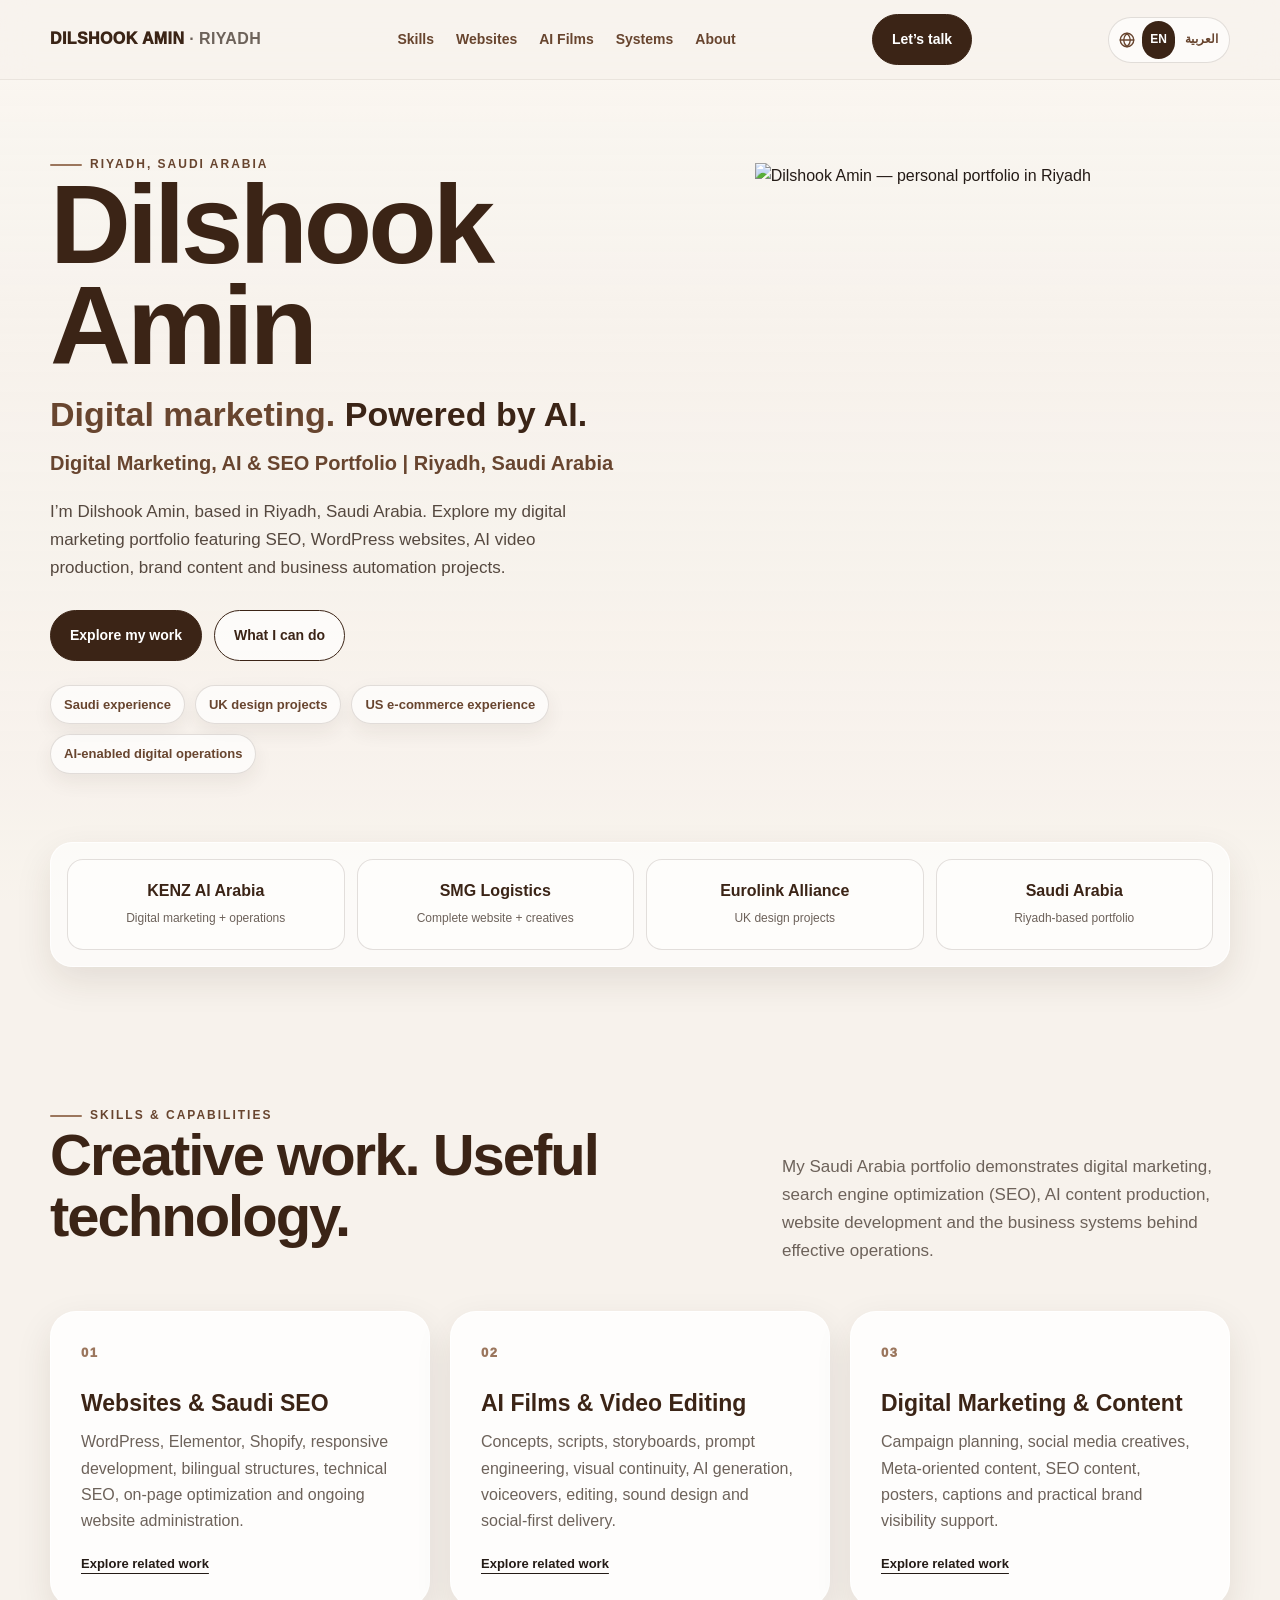
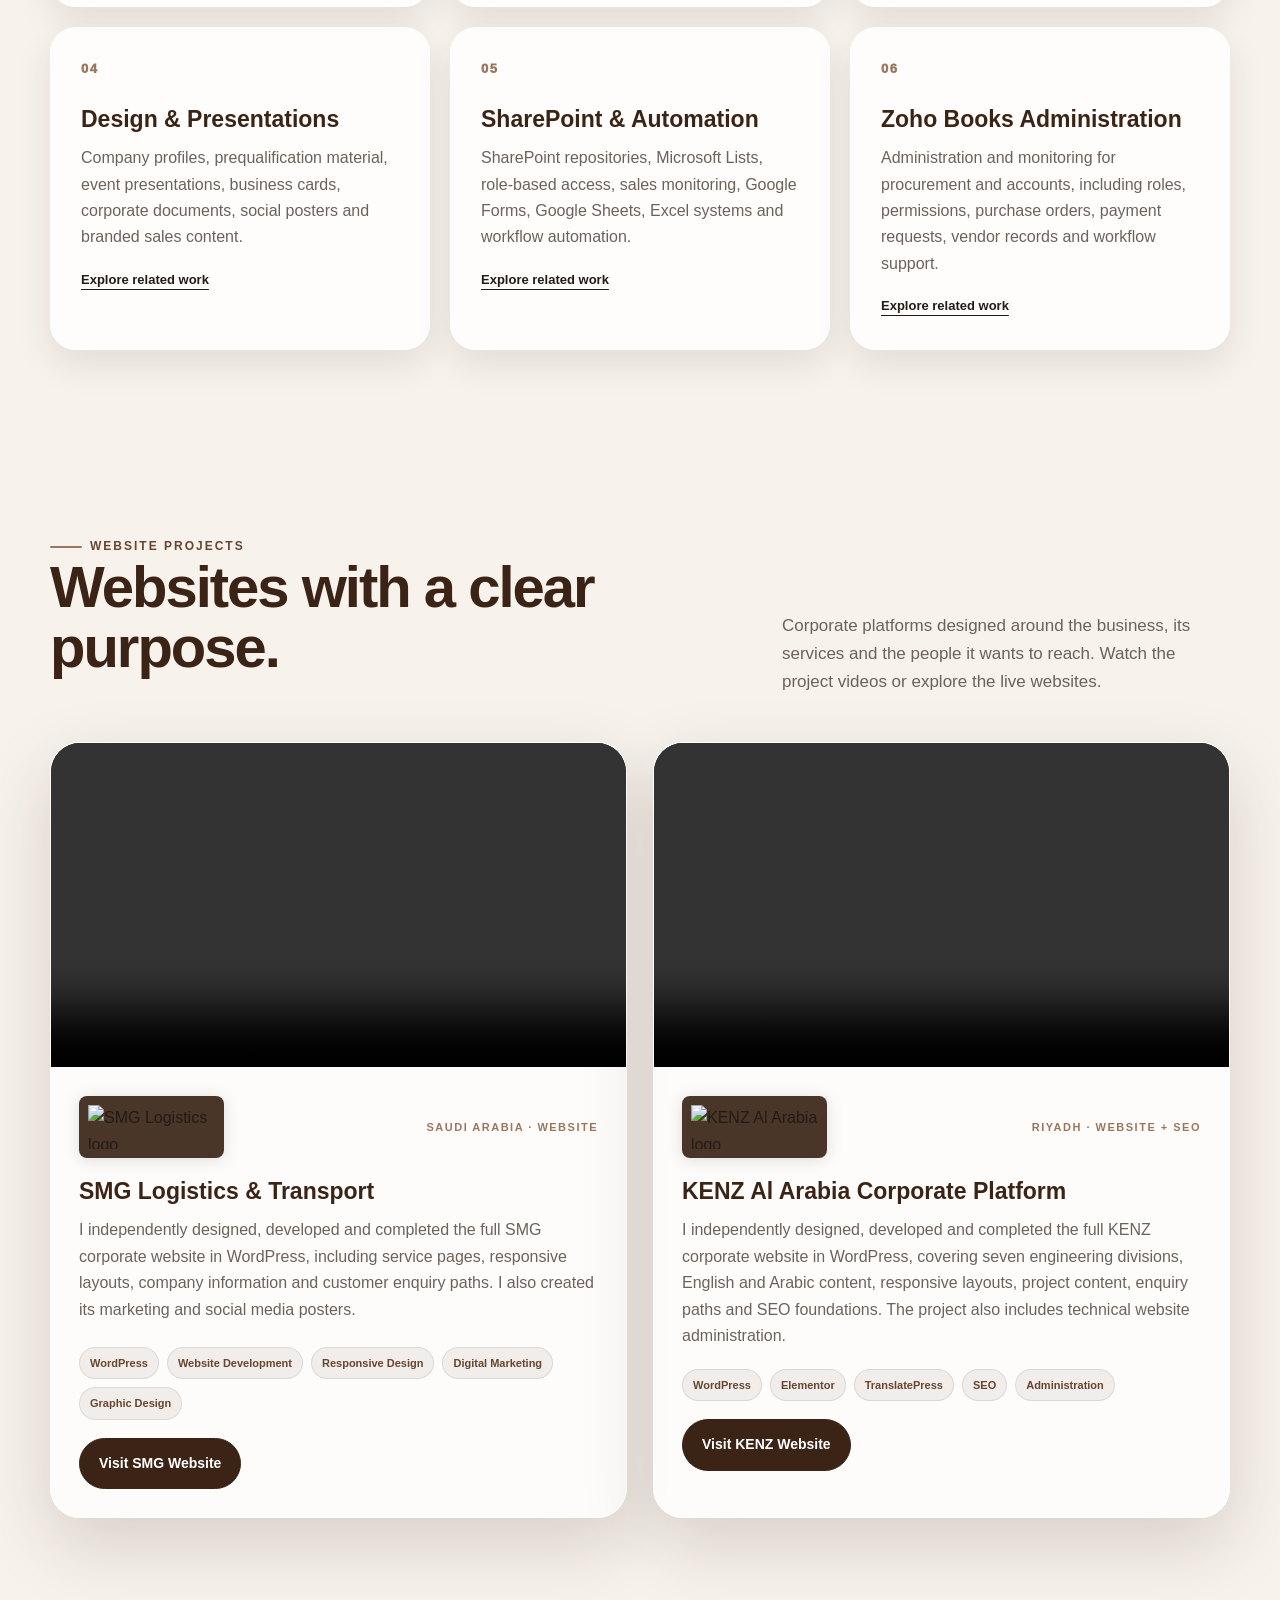
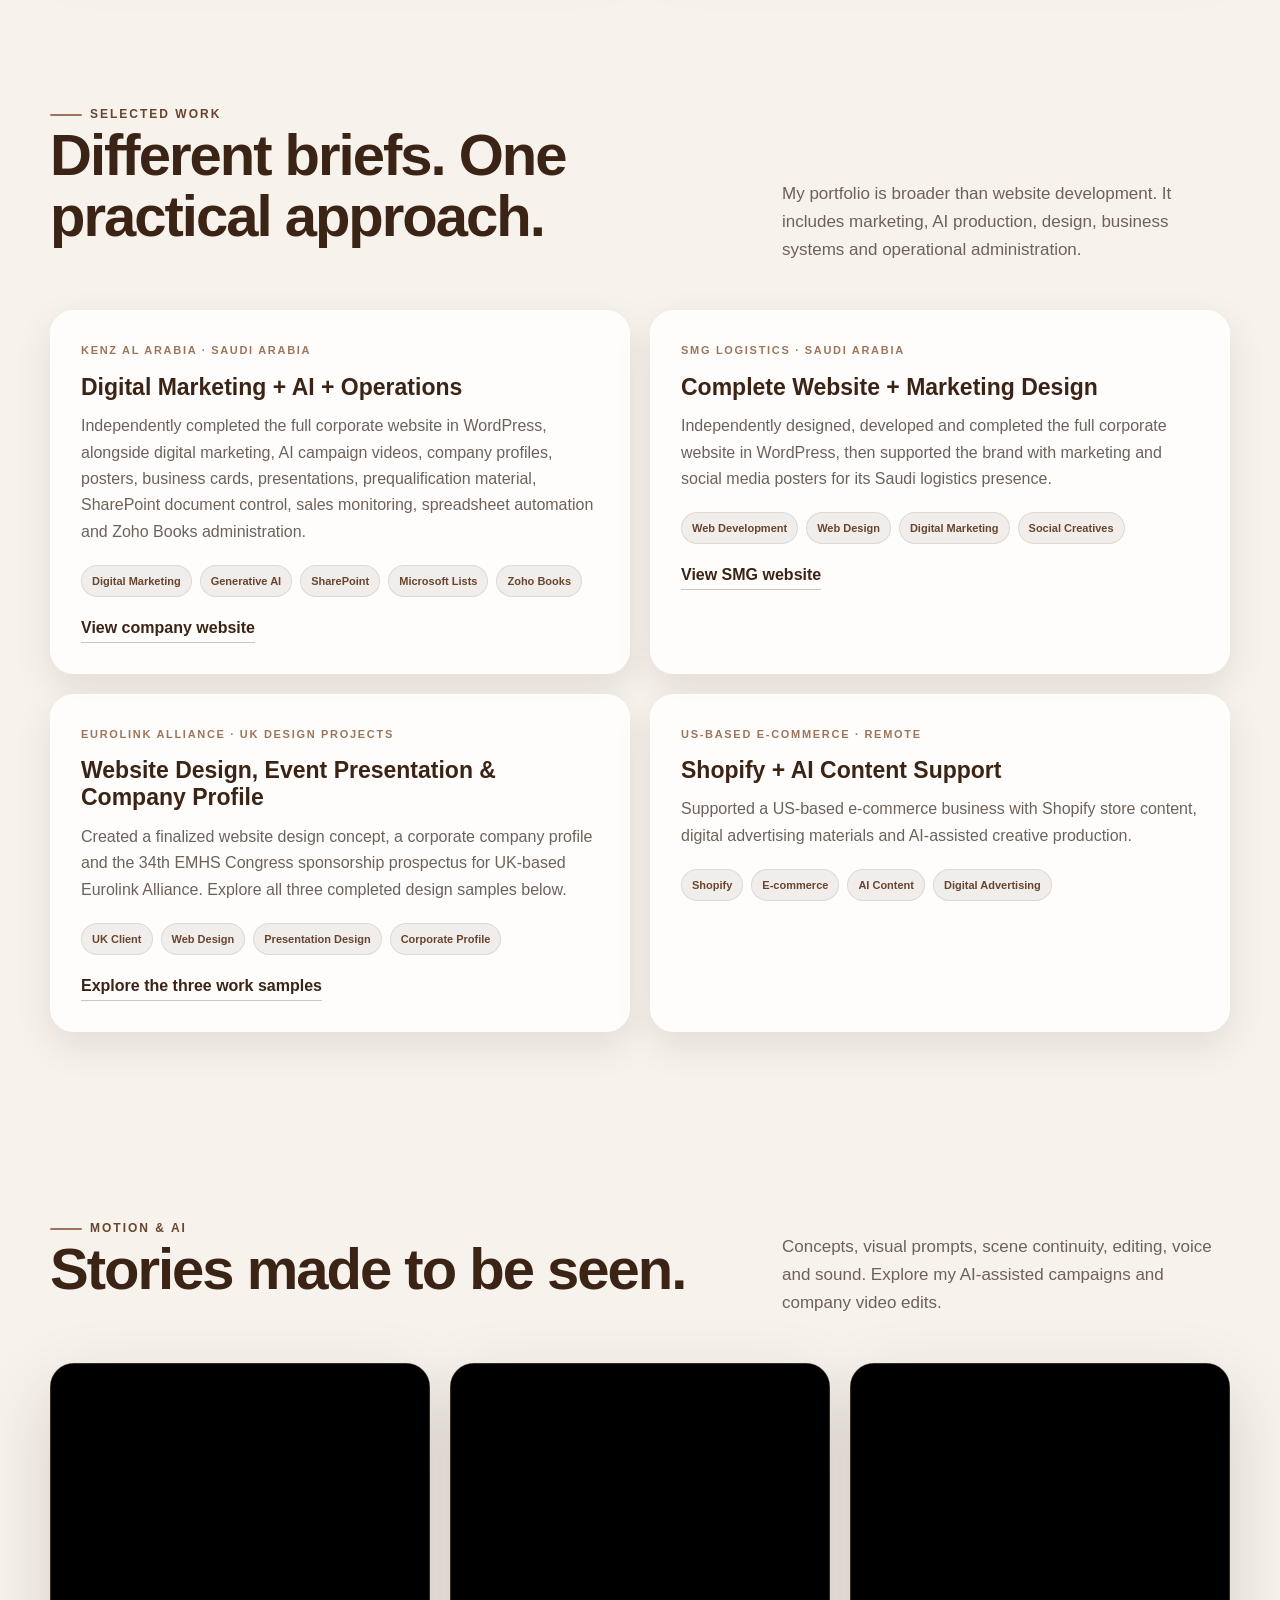
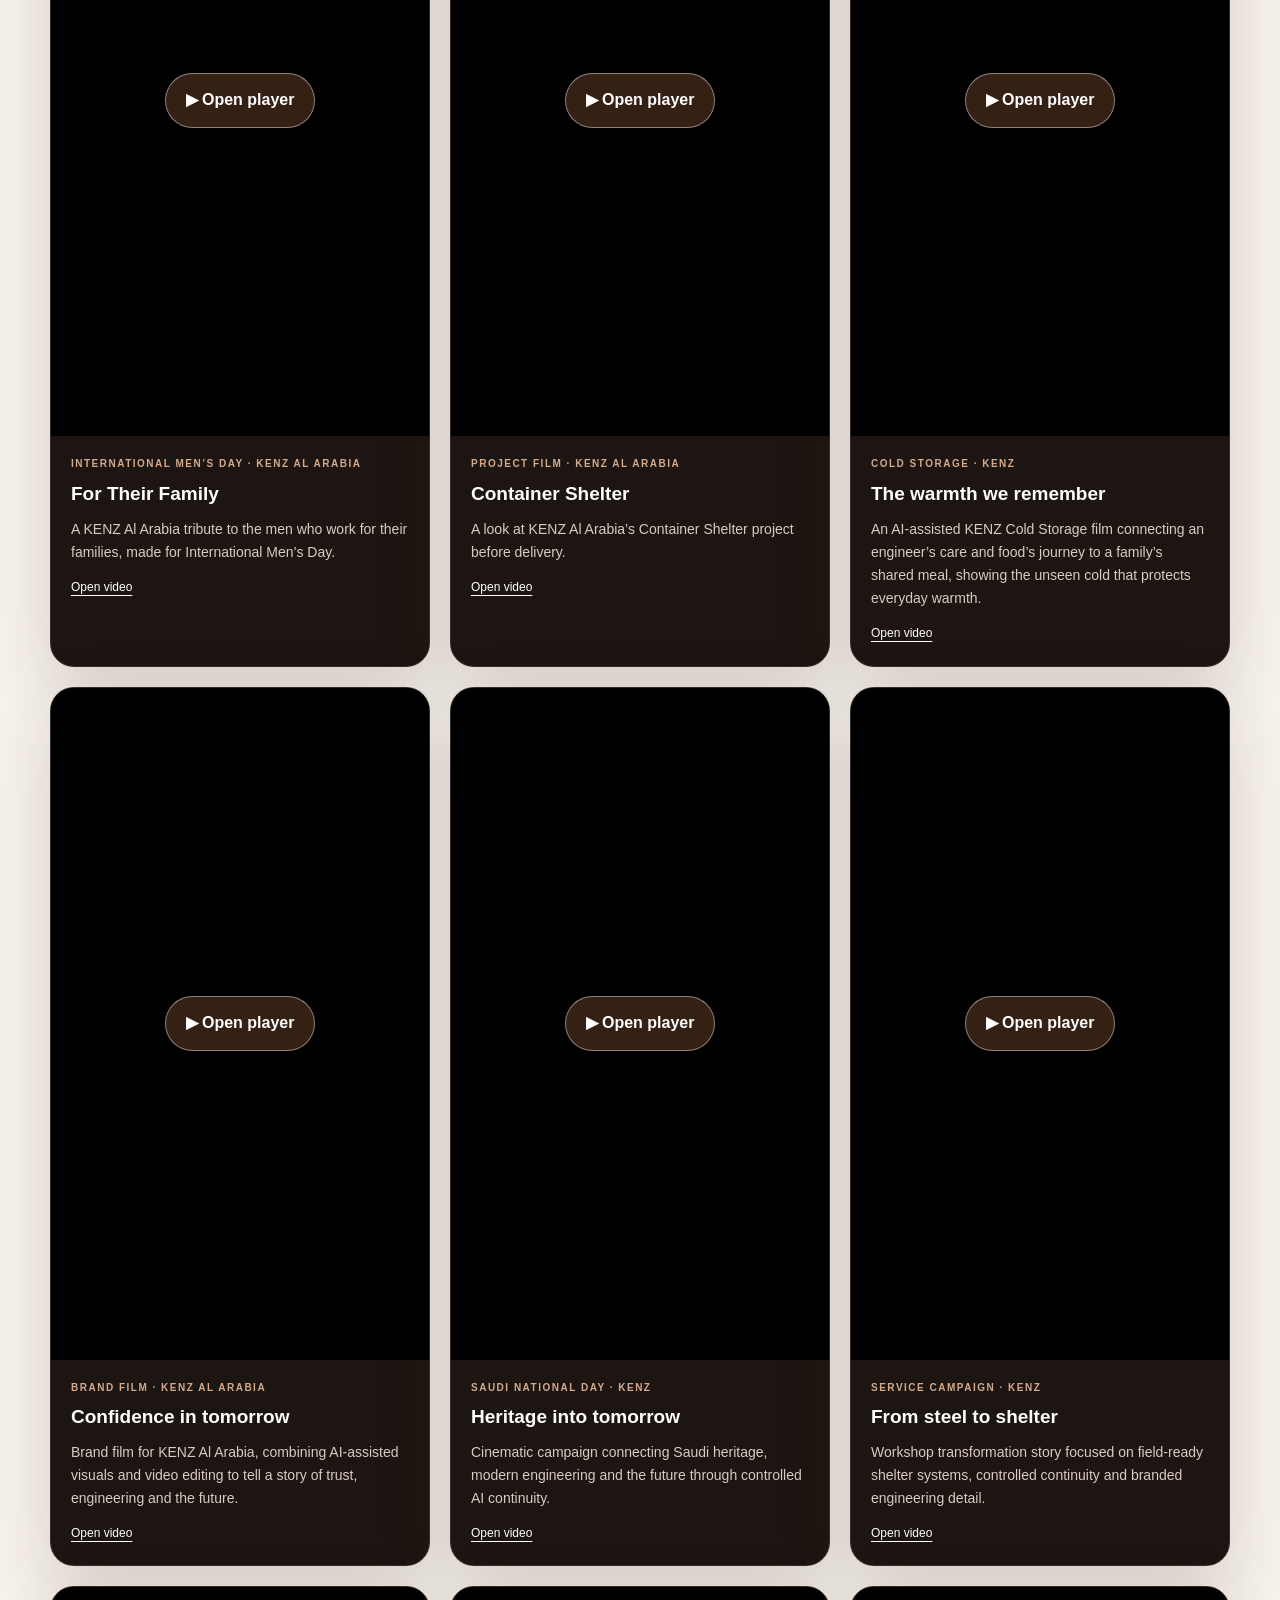
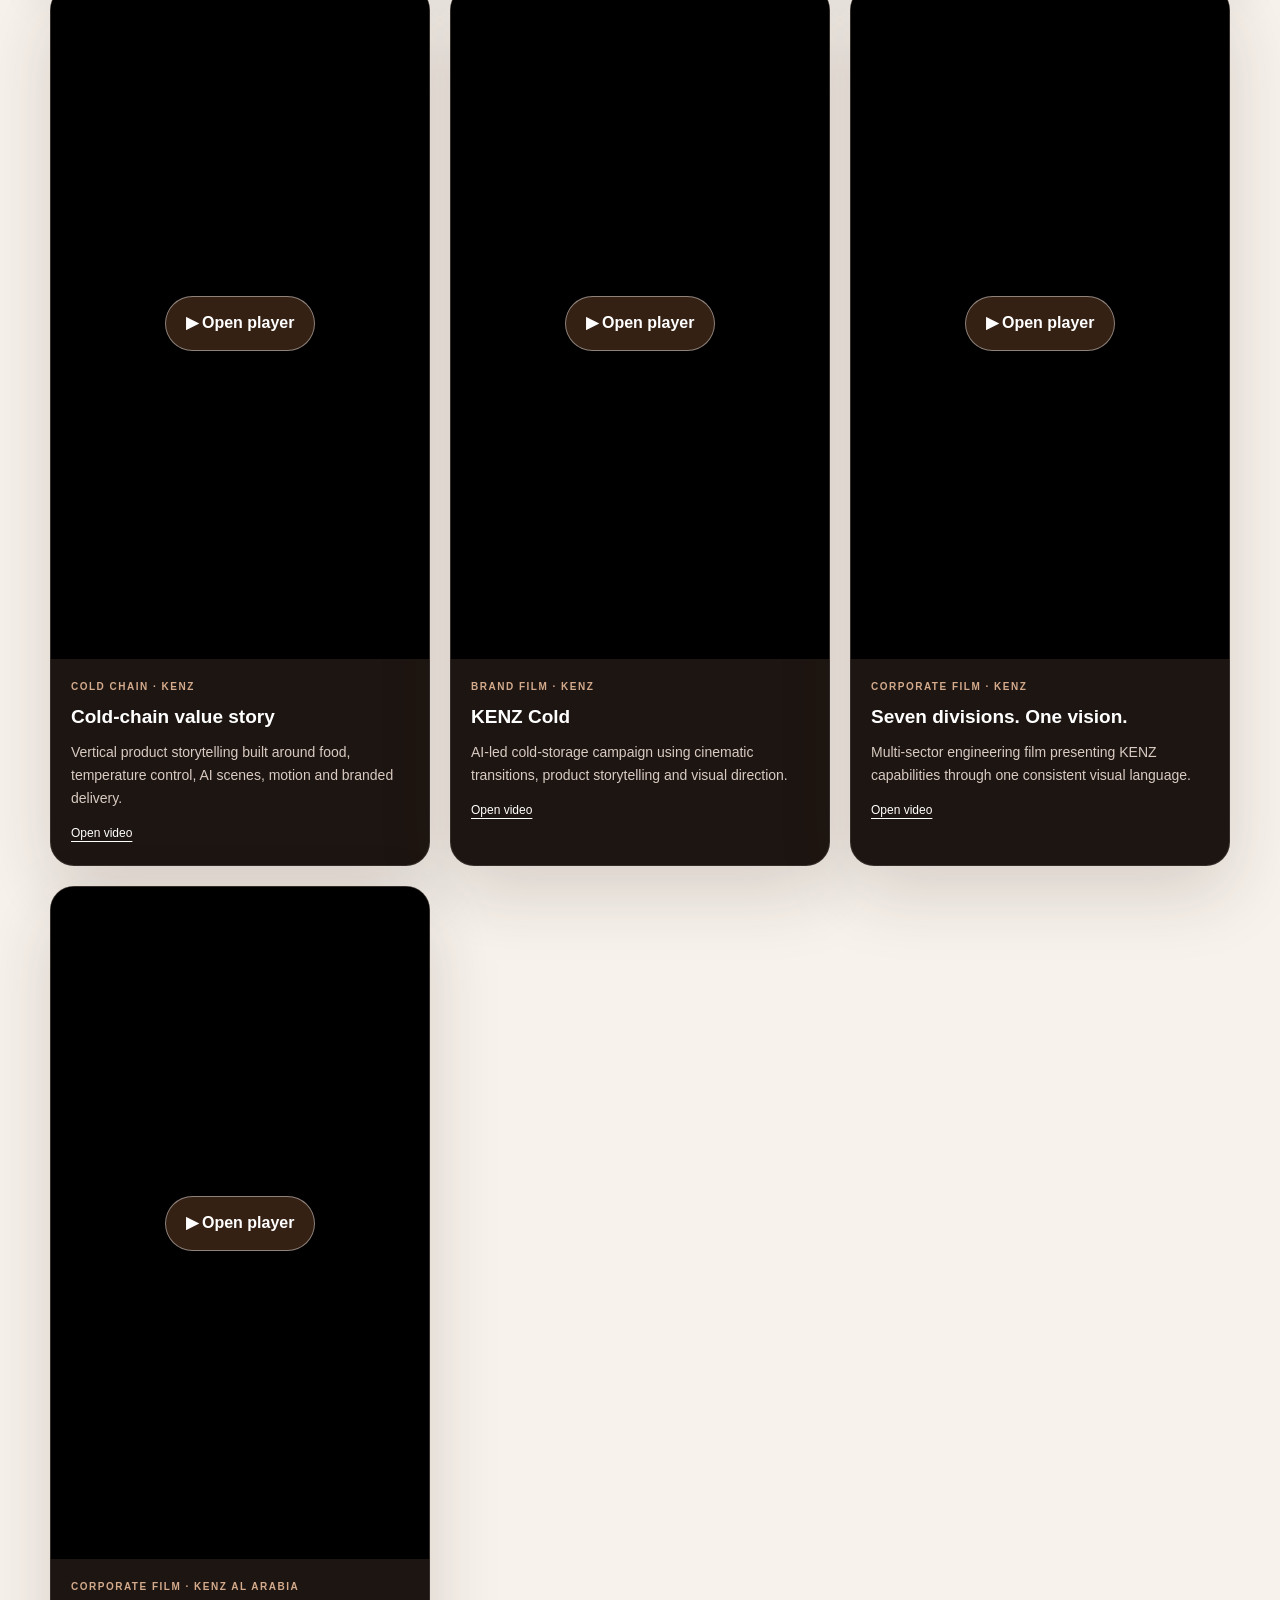
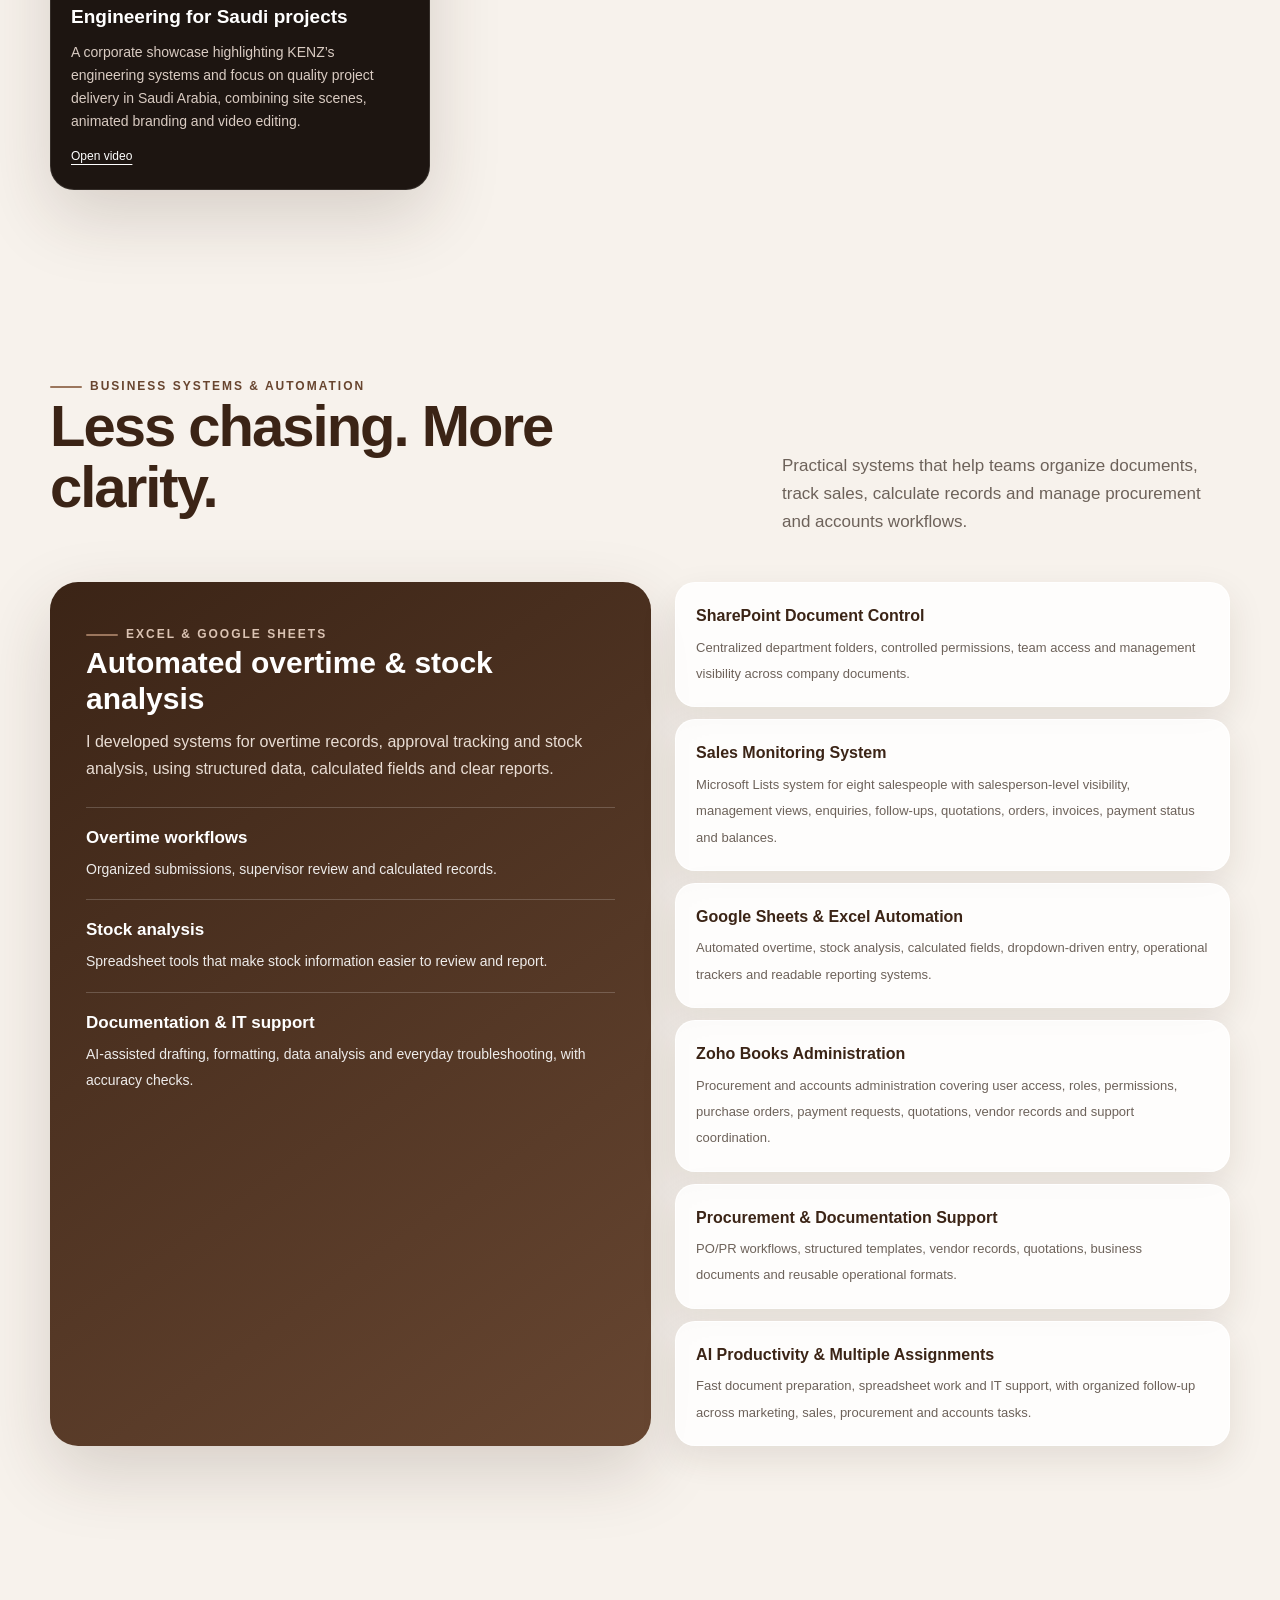
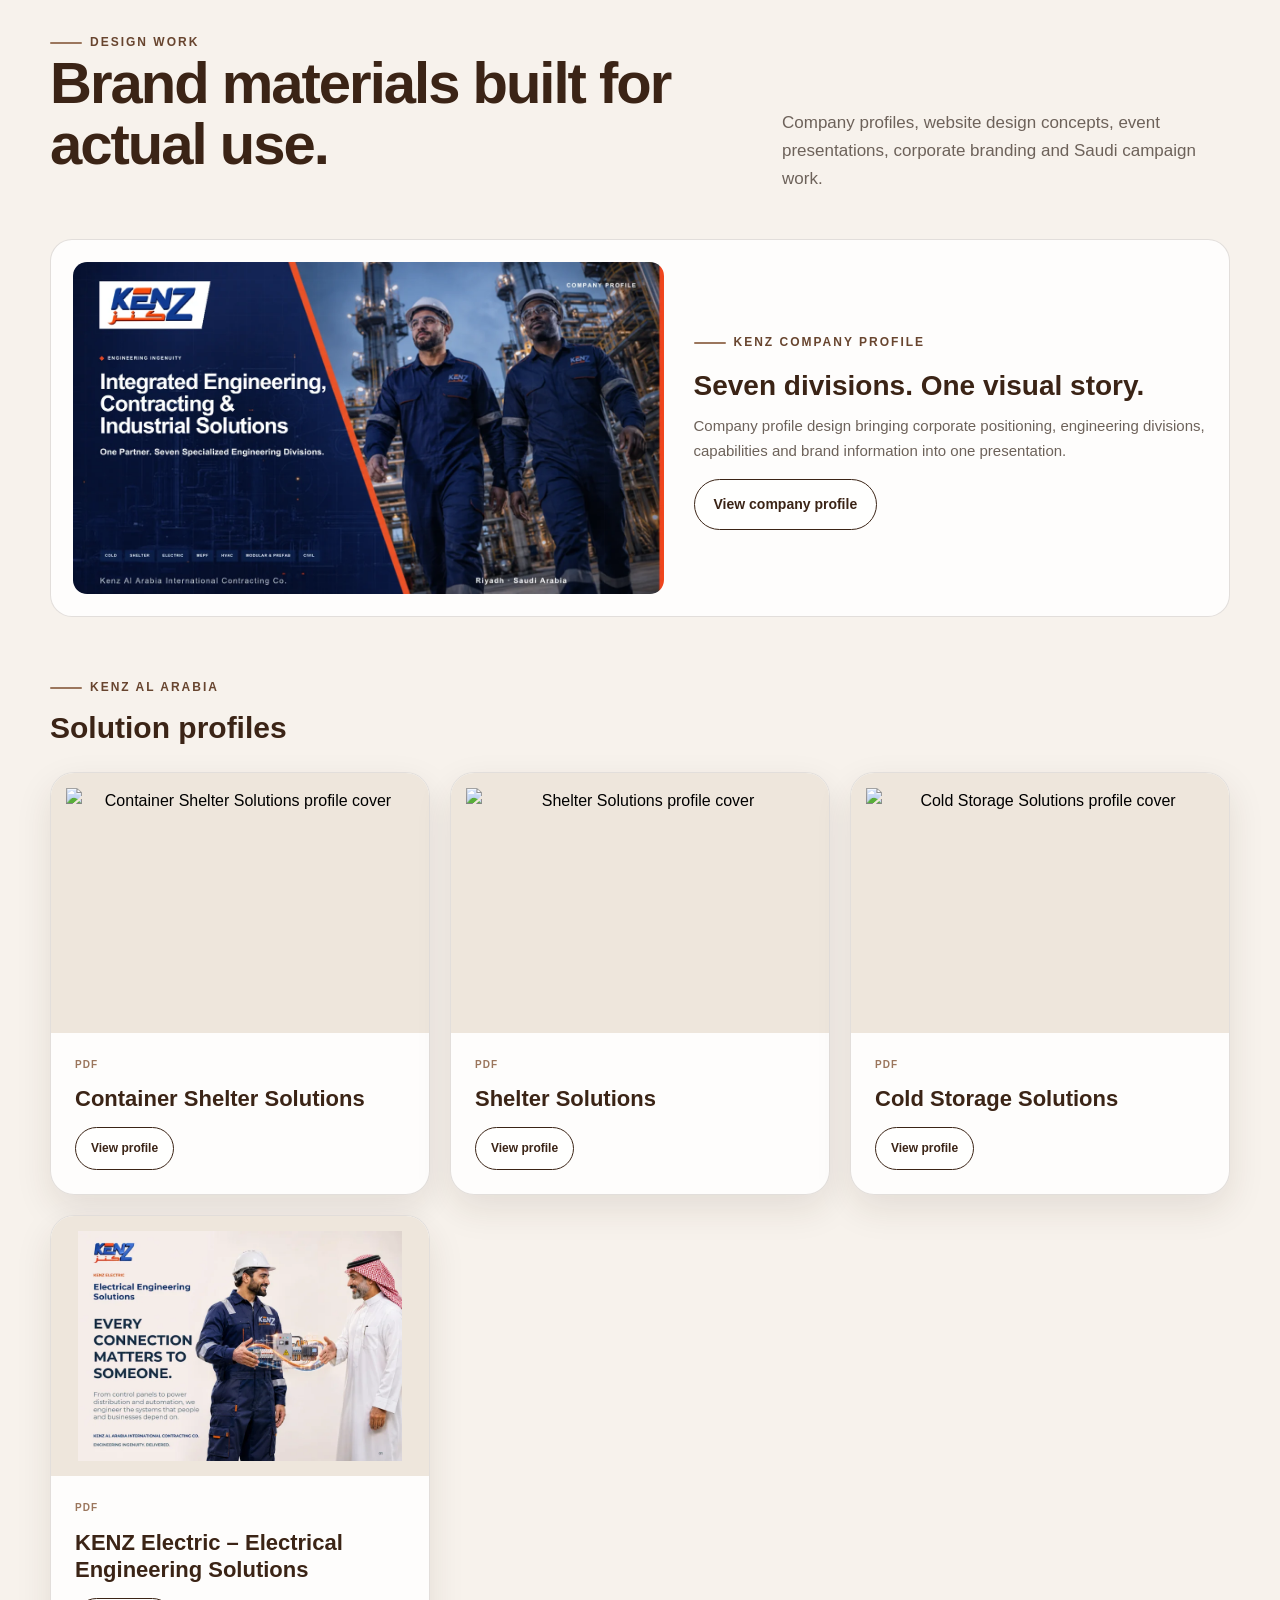
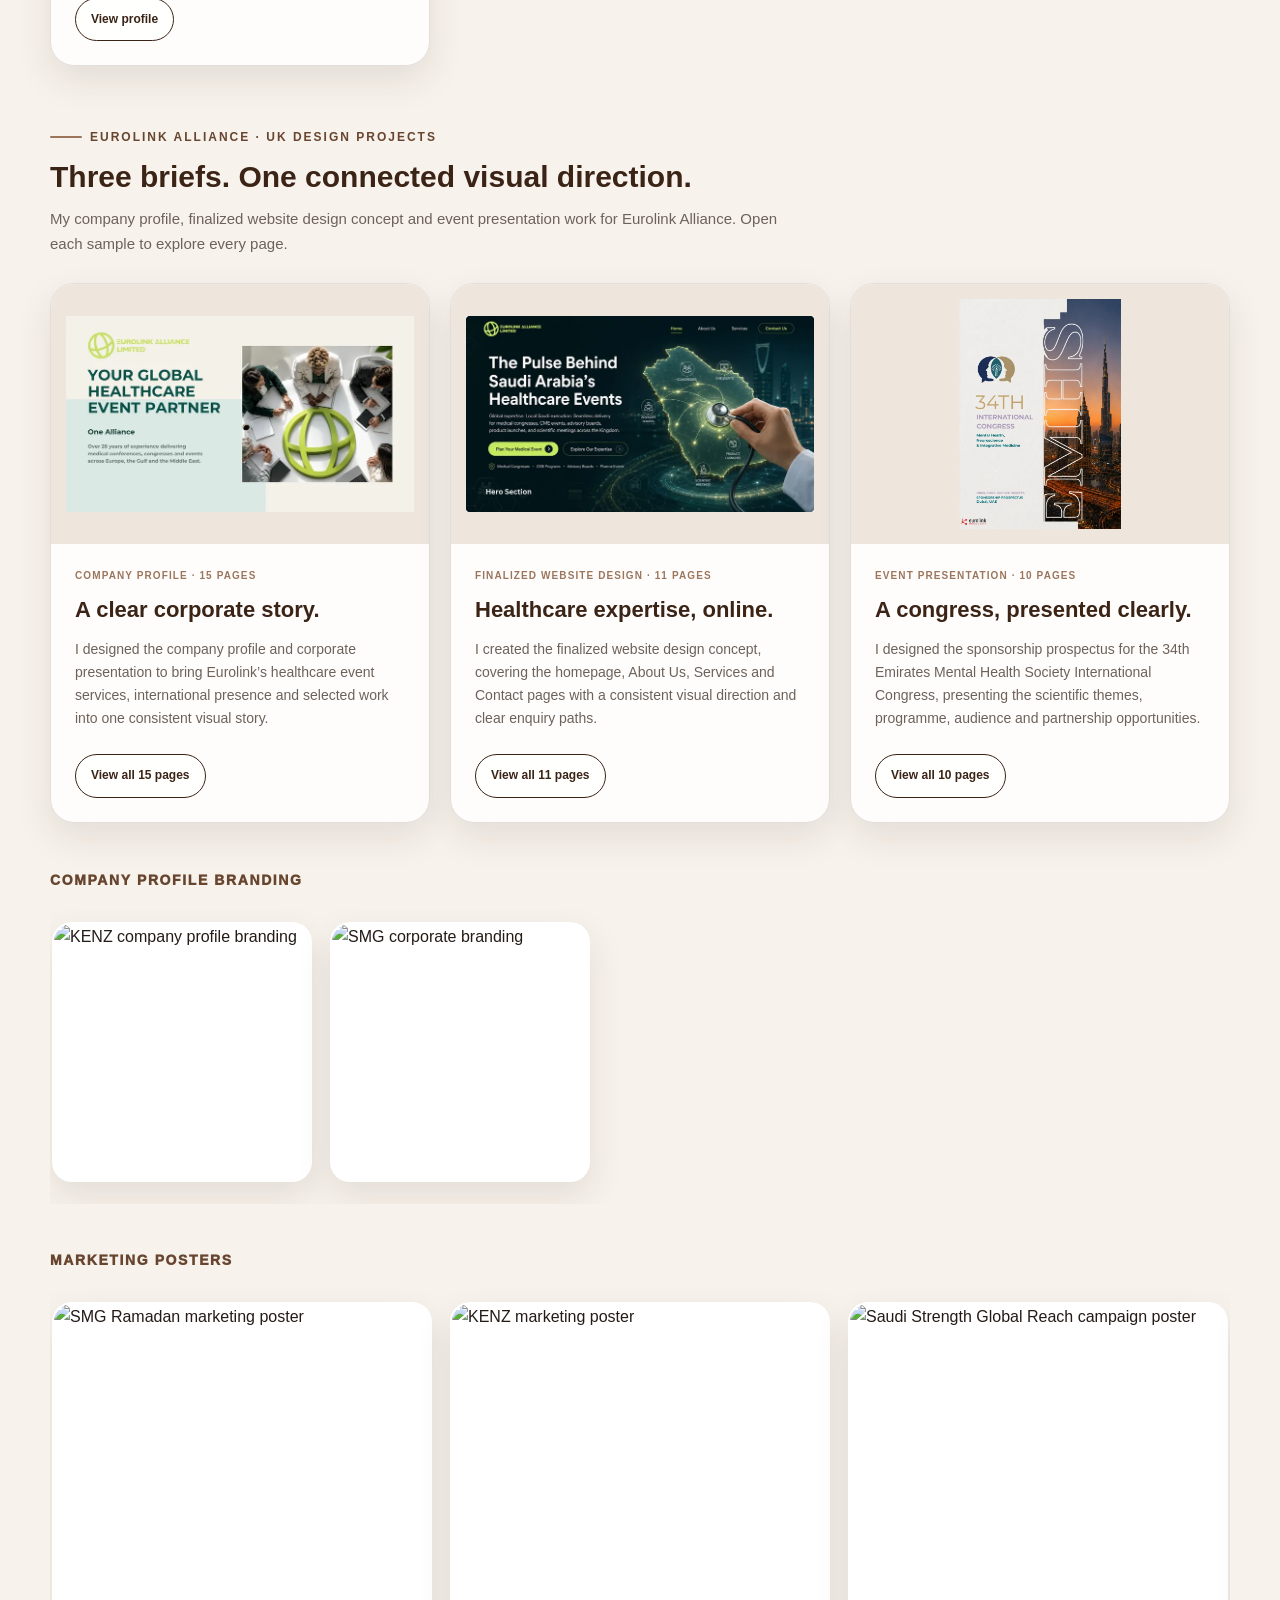
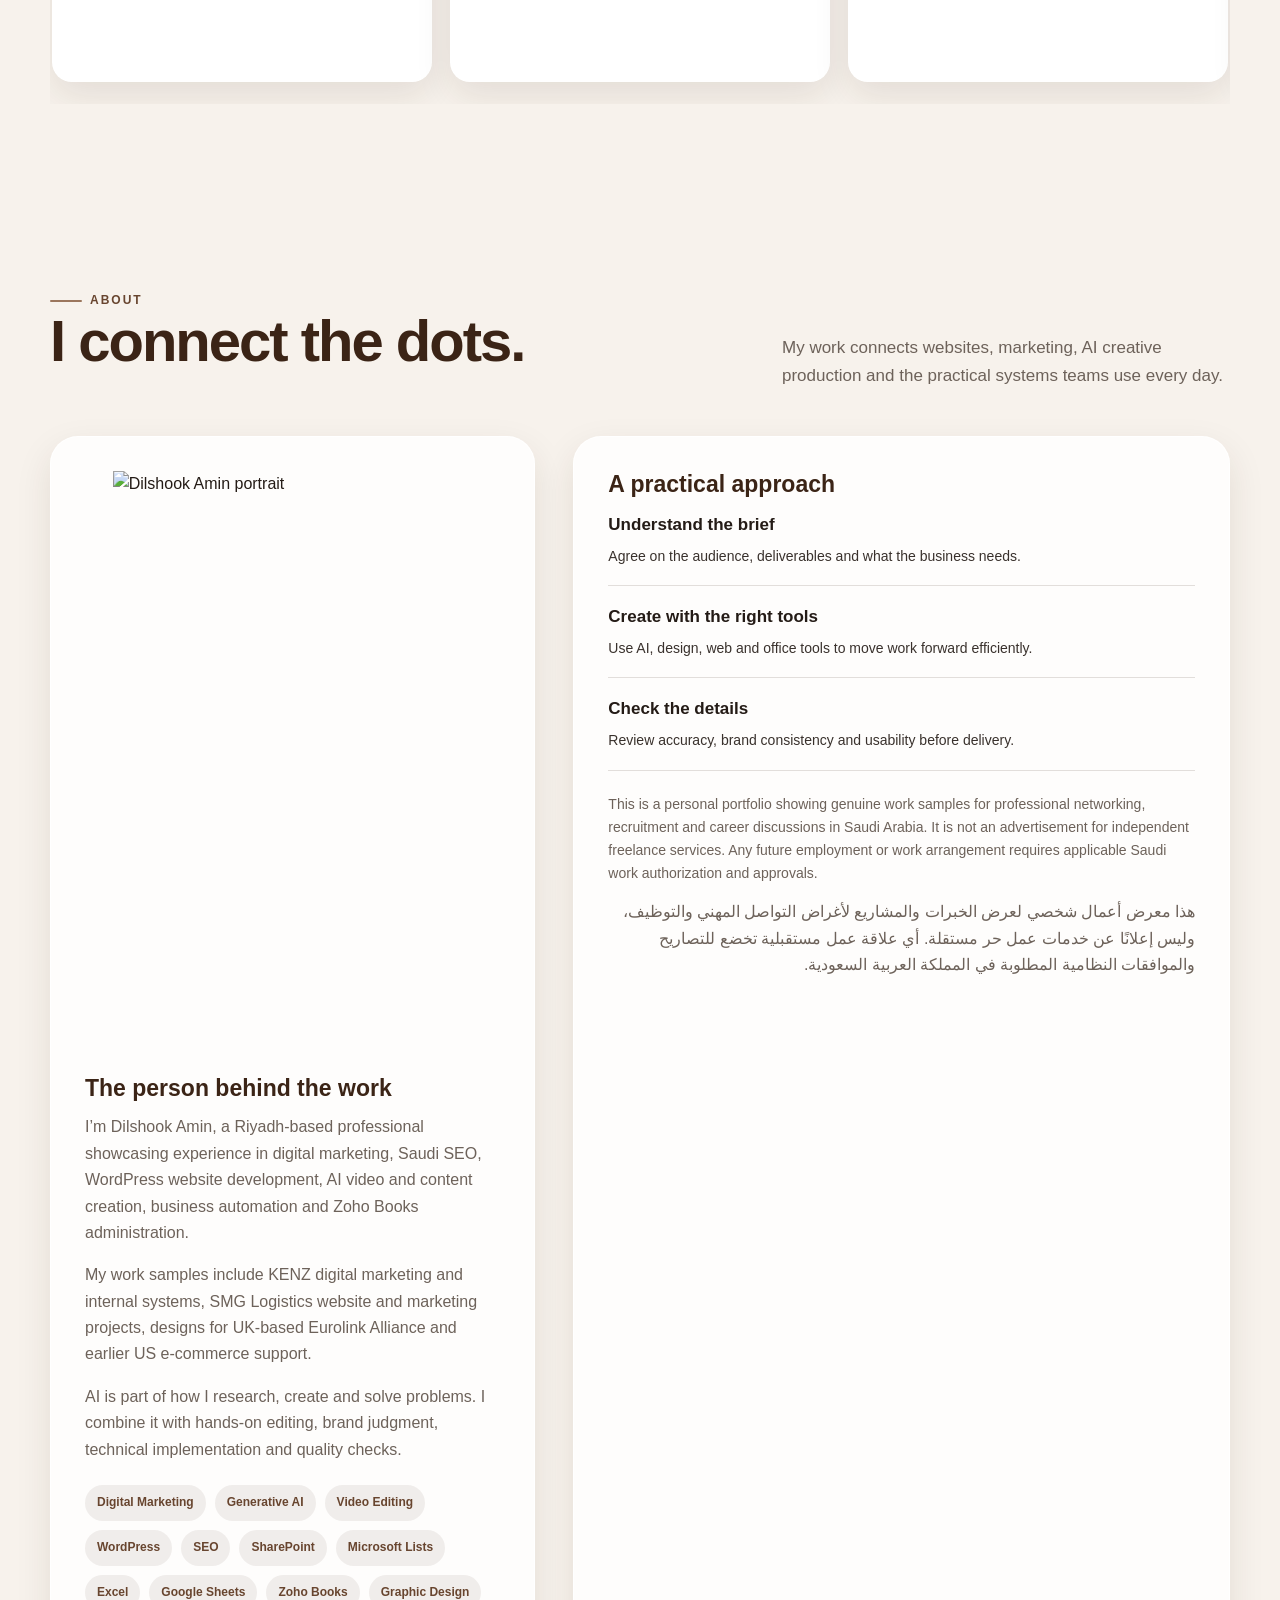
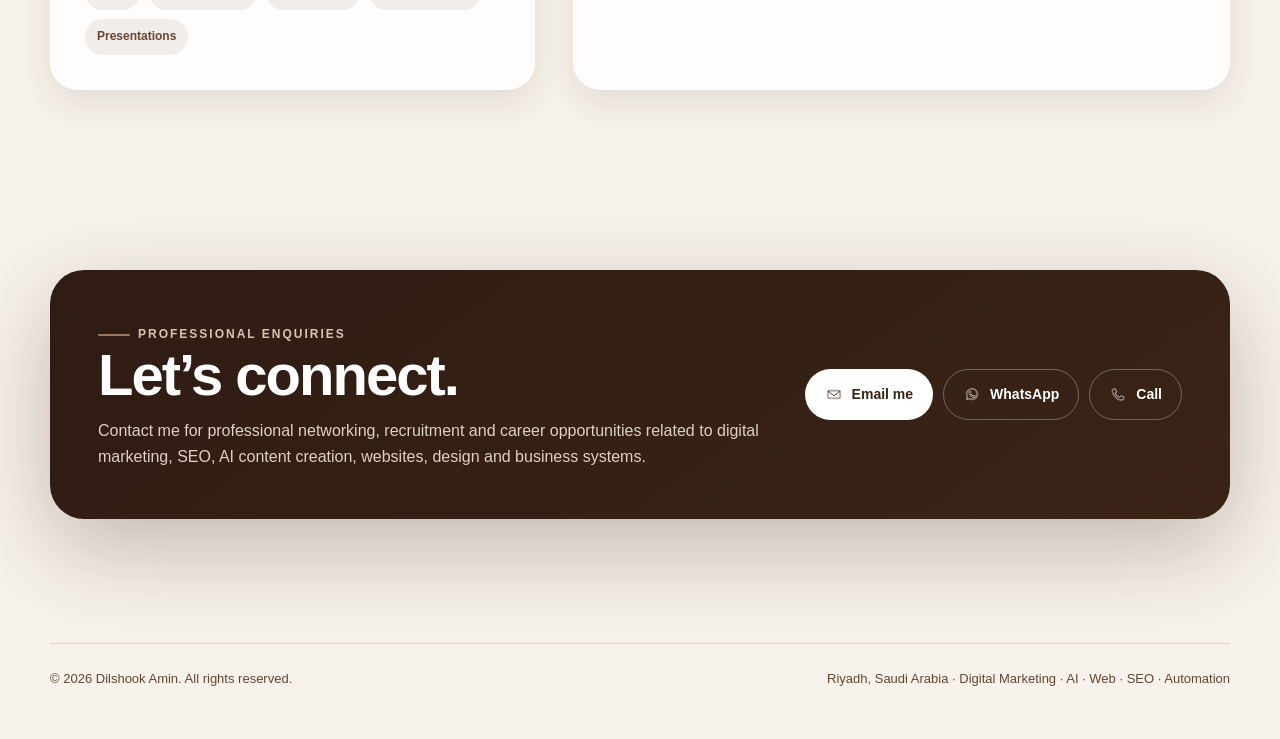
==== commit 88deab41: "Add the KENZ Electric PDF to the English and Arabic profile galleries" ====
--- a/index.html
+++ b/index.html
@@ -162,7 +162,7 @@
 <section class="section" id="design">
 <div class="container">
 <div class="head"><div><div class="eyebrow">Design work</div><h2>Brand materials built for actual use.</h2></div><p>Company profiles, website design concepts, event presentations, corporate branding and Saudi campaign work.</p></div><article class="profile-feature"><button class="profile-cover-button" type="button" data-document="kenz-company-profile" aria-label="Open KENZ Al Arabia company profile"><img alt="KENZ company profile cover designed by Dilshook Amin" height="731" loading="lazy" src="assets/portfolio/images/kenz-company-profile-cover-designed-by-dilshook-amin-f6027c6e6b.webp" width="1300"/></button><div><span class="eyebrow">KENZ company profile</span><h3>Seven divisions. One visual story.</h3><p>Company profile design bringing corporate positioning, engineering divisions, capabilities and brand information into one presentation.</p><button class="btn secondary" type="button" data-document="kenz-company-profile">View company profile</button></div></article>
-<section class="eurolink-work" id="kenz-division-profiles"><div class="sample-intro"><span class="eyebrow">KENZ Al Arabia</span><h3>Solution profiles</h3></div><div class="sample-grid"><article class="sample-card"><button class="sample-cover" type="button" data-document="kenz-container-shelter" aria-label="Open Container Shelter Solutions"><img src="https://www.kenzalarabia.com/wp-content/uploads/2026/11/Kenz-container-shelter-profile-4.jpg-scaled.webp" width="2560" height="1810" loading="lazy" decoding="async" alt="Container Shelter Solutions profile cover"/></button><div class="sample-copy"><div class="tag">PDF</div><h4>Container Shelter Solutions</h4><div class="sample-actions"><button class="btn secondary" type="button" data-document="kenz-container-shelter">View profile</button></div></div></article><article class="sample-card"><button class="sample-cover" type="button" data-document="kenz-shelter" aria-label="Open Shelter Solutions"><img src="https://www.kenzalarabia.com/wp-content/uploads/2026/11/KENZ_Shelter_Profile_28_Pages.pptx-8.jpg-scaled.webp" width="2560" height="1810" loading="lazy" decoding="async" alt="Shelter Solutions profile cover"/></button><div class="sample-copy"><div class="tag">PDF</div><h4>Shelter Solutions</h4><div class="sample-actions"><button class="btn secondary" type="button" data-document="kenz-shelter">View profile</button></div></div></article><article class="sample-card"><button class="sample-cover" type="button" data-document="kenz-cold-storage" aria-label="Open Cold Storage Solutions"><img src="https://www.kenzalarabia.com/wp-content/uploads/2026/11/KENZ-Cold-Storage-Solutions-10.jpg-scaled.webp" width="2560" height="1810" loading="lazy" decoding="async" alt="Cold Storage Solutions profile cover"/></button><div class="sample-copy"><div class="tag">PDF</div><h4>Cold Storage Solutions</h4><div class="sample-actions"><button class="btn secondary" type="button" data-document="kenz-cold-storage">View profile</button></div></div></article></div></section>
+<section class="eurolink-work" id="kenz-division-profiles"><div class="sample-intro"><span class="eyebrow">KENZ Al Arabia</span><h3>Solution profiles</h3></div><div class="sample-grid"><article class="sample-card"><button class="sample-cover" type="button" data-document="kenz-container-shelter" aria-label="Open Container Shelter Solutions"><img src="https://www.kenzalarabia.com/wp-content/uploads/2026/11/Kenz-container-shelter-profile-4.jpg-scaled.webp" width="2560" height="1810" loading="lazy" decoding="async" alt="Container Shelter Solutions profile cover"/></button><div class="sample-copy"><div class="tag">PDF</div><h4>Container Shelter Solutions</h4><div class="sample-actions"><button class="btn secondary" type="button" data-document="kenz-container-shelter">View profile</button></div></div></article><article class="sample-card"><button class="sample-cover" type="button" data-document="kenz-shelter" aria-label="Open Shelter Solutions"><img src="https://www.kenzalarabia.com/wp-content/uploads/2026/11/KENZ_Shelter_Profile_28_Pages.pptx-8.jpg-scaled.webp" width="2560" height="1810" loading="lazy" decoding="async" alt="Shelter Solutions profile cover"/></button><div class="sample-copy"><div class="tag">PDF</div><h4>Shelter Solutions</h4><div class="sample-actions"><button class="btn secondary" type="button" data-document="kenz-shelter">View profile</button></div></div></article><article class="sample-card"><button class="sample-cover" type="button" data-document="kenz-cold-storage" aria-label="Open Cold Storage Solutions"><img src="https://www.kenzalarabia.com/wp-content/uploads/2026/11/KENZ-Cold-Storage-Solutions-10.jpg-scaled.webp" width="2560" height="1810" loading="lazy" decoding="async" alt="Cold Storage Solutions profile cover"/></button><div class="sample-copy"><div class="tag">PDF</div><h4>Cold Storage Solutions</h4><div class="sample-actions"><button class="btn secondary" type="button" data-document="kenz-cold-storage">View profile</button></div></div></article><article class="sample-card"><button class="sample-cover" type="button" data-document="kenz-electric" aria-label="Open KENZ Electric – Electrical Engineering Solutions"><img src="assets/portfolio/images/kenz-electric-profile-cover.webp" width="800" height="566" loading="lazy" decoding="async" alt="KENZ Electric – Electrical Engineering Solutions profile cover"/></button><div class="sample-copy"><div class="tag">PDF</div><h4>KENZ Electric – Electrical Engineering Solutions</h4><div class="sample-actions"><button class="btn secondary" type="button" data-document="kenz-electric">View profile</button></div></div></article></div></section>
 <div class="eurolink-work" id="eurolink"><div class="sample-intro"><span class="eyebrow">Eurolink Alliance · UK design projects</span><h3>Three briefs. One connected visual direction.</h3><p>My company profile, finalized website design concept and event presentation work for Eurolink Alliance. Open each sample to explore every page.</p></div><div class="sample-grid"><article class="sample-card"><button class="sample-cover" type="button" data-document="company-profile" aria-label="Browse Eurolink Alliance company profile, 15 pages"><img src="assets/portfolio/images/eurolink-alliance-company-profile-cover-designed-by-dilshook-ami-67b39d60c8.webp" width="720" height="405" loading="lazy" decoding="async" alt="Eurolink Alliance company profile cover designed by Dilshook Amin"/></button><div class="sample-copy"><div class="tag">Company profile · 15 pages</div><h4>A clear corporate story.</h4><p>I designed the company profile and corporate presentation to bring Eurolink’s healthcare event services, international presence and selected work into one consistent visual story.</p><div class="sample-actions"><button class="btn secondary" type="button" data-document="company-profile">View all 15 pages </button></div></div></article><article class="sample-card"><button class="sample-cover" type="button" data-document="website-design" aria-label="Browse Eurolink finalized website design concept, 11 pages"><img src="assets/portfolio/images/eurolink-finalized-website-design-concept-cover-designed-by-dils-73f488c57d.webp" width="720" height="405" loading="lazy" decoding="async" alt="Eurolink finalized website design concept cover designed by Dilshook Amin"/></button><div class="sample-copy"><div class="tag">Finalized website design · 11 pages</div><h4>Healthcare expertise, online.</h4><p>I created the finalized website design concept, covering the homepage, About Us, Services and Contact pages with a consistent visual direction and clear enquiry paths.</p><div class="sample-actions"><button class="btn secondary" type="button" data-document="website-design">View all 11 pages </button></div></div></article><article class="sample-card"><button class="sample-cover" type="button" data-document="emhs-prospectus" aria-label="Browse 34th EMHS Congress sponsorship prospectus, 10 pages"><img src="assets/portfolio/images/34th-emhs-congress-sponsorship-prospectus-cover-designed-by-dils-778afb8ea4.webp" width="608" height="860" loading="lazy" decoding="async" alt="34th EMHS Congress sponsorship prospectus cover designed by Dilshook Amin"/></button><div class="sample-copy"><div class="tag">Event presentation · 10 pages</div><h4>A congress, presented clearly.</h4><p>I designed the sponsorship prospectus for the 34th Emirates Mental Health Society International Congress, presenting the scientific themes, programme, audience and partnership opportunities.</p><div class="sample-actions"><button class="btn secondary" type="button" data-document="emhs-prospectus">View all 10 pages </button></div></div></article></div></div>
 <div class="subhead">Company profile branding</div>
 <div aria-label="Portfolio design gallery" class="design-scroll profiles" role="region" tabindex="0">
@@ -215,7 +215,7 @@
 <div class="document-stage" tabindex="0" aria-label="Document viewer"><img id="document-image" alt="" decoding="async"/><iframe id="document-frame" title="Company profile preview" loading="lazy" hidden allow="fullscreen"></iframe></div>
 <div class="document-controls"><button type="button" data-document-prev aria-label="Previous page"> Previous</button><label>Page <select id="document-page" aria-label="Choose document page"></select></label><span class="document-status" aria-live="polite" aria-atomic="true"></span><button type="button" data-document-next aria-label="Next page">Next </button><button type="button" data-document-enlarge aria-pressed="false">Enlarge page</button></div>
 </dialog>
-<script id="document-pages" type="application/json">{"kenz-cold-storage":{"title":"KENZ · Cold Storage Solutions","preview":"https://www.kenzalarabia.com/wp-content/uploads/2026/11/KENZ_Cold_Storage_Solutions_Optimized.pdf"},"kenz-container-shelter":{"title":"KENZ · Container Shelter Solutions","preview":"https://www.kenzalarabia.com/wp-content/uploads/2026/11/KENZ_Container_Shelter_Solutions_Lossless_JP2.pdf"},"kenz-shelter":{"title":"KENZ · Shelter Solutions","preview":"https://www.kenzalarabia.com/wp-content/uploads/2026/11/KENZ_Shelter_Solutions_Lossless_JP2.pdf"},"company-profile":{"title":"Eurolink Alliance company profile","pages":[{"src":"assets/portfolio/images/company-profile-page-01-5b6d578a73.webp","width":1600,"height":900},{"src":"assets/portfolio/images/company-profile-page-02-0e9983853d.webp","width":1600,"height":900},{"src":"assets/portfolio/images/company-profile-page-03-cec91e3eda.webp","width":1600,"height":900},{"src":"assets/portfolio/images/company-profile-page-04-c70f3962e9.webp","width":1600,"height":900},{"src":"assets/portfolio/images/company-profile-page-05-64330cf6ec.webp","width":1600,"height":900},{"src":"assets/portfolio/images/company-profile-page-06-4a3d643227.webp","width":1600,"height":900},{"src":"assets/portfolio/images/company-profile-page-07-0cde206bdc.webp","width":1600,"height":900},{"src":"assets/portfolio/images/company-profile-page-08-9aeeac0903.webp","width":1600,"height":900},{"src":"assets/portfolio/images/company-profile-page-09-b79bfafc6f.webp","width":1600,"height":900},{"src":"assets/portfolio/images/company-profile-page-10-713647d86d.webp","width":1600,"height":900},{"src":"assets/portfolio/images/company-profile-page-11-7720234454.webp","width":1600,"height":900},{"src":"assets/portfolio/images/company-profile-page-12-4de4abfc85.webp","width":1600,"height":900},{"src":"assets/portfolio/images/company-profile-page-13-8558b9619e.webp","width":1600,"height":900},{"src":"assets/portfolio/images/company-profile-page-14-88d907db7d.webp","width":1600,"height":900},{"src":"assets/portfolio/images/company-profile-page-15-22bef7fff4.webp","width":1600,"height":900}]},"website-design":{"title":"Eurolink finalized website design concept","pages":[{"src":"assets/portfolio/images/website-design-page-01-af4f841817.webp","width":1600,"height":901},{"src":"assets/portfolio/images/website-design-page-02-3817a454c4.webp","width":1600,"height":901},{"src":"assets/portfolio/images/website-design-page-03-40ec293d8e.webp","width":1600,"height":901},{"src":"assets/portfolio/images/website-design-page-04-2c30a7f0c0.webp","width":1600,"height":901},{"src":"assets/portfolio/images/website-design-page-05-56afc753db.webp","width":1600,"height":901},{"src":"assets/portfolio/images/website-design-page-06-0ed43c3eff.webp","width":1600,"height":901},{"src":"assets/portfolio/images/website-design-page-07-3f178fac1a.webp","width":1600,"height":901},{"src":"assets/portfolio/images/website-design-page-08-8b8becbbc0.webp","width":1600,"height":901},{"src":"assets/portfolio/images/website-design-page-09-c95a2a5975.webp","width":1600,"height":901},{"src":"assets/portfolio/images/website-design-page-10-c48992870a.webp","width":1600,"height":901},{"src":"assets/portfolio/images/website-design-page-11-45c4504a99.webp","width":1600,"height":901}]},"emhs-prospectus":{"title":"34th EMHS Congress sponsorship prospectus","pages":[{"src":"assets/portfolio/images/emhs-prospectus-page-01-543c6c2b37.webp","width":1600,"height":2262},{"src":"assets/portfolio/images/emhs-prospectus-page-02-a932c9d20b.webp","width":1600,"height":2262},{"src":"assets/portfolio/images/emhs-prospectus-page-03-3f9cc9d8ec.webp","width":1600,"height":2262},{"src":"assets/portfolio/images/emhs-prospectus-page-04-8bef2d414d.webp","width":1600,"height":2262},{"src":"assets/portfolio/images/emhs-prospectus-page-05-084c98fed6.webp","width":1600,"height":2262},{"src":"assets/portfolio/images/emhs-prospectus-page-06-75405e1006.webp","width":1600,"height":2262},{"src":"assets/portfolio/images/emhs-prospectus-page-07-d5c62fd290.webp","width":1600,"height":2262},{"src":"assets/portfolio/images/emhs-prospectus-page-08-059d960e94.webp","width":1600,"height":2262},{"src":"assets/portfolio/images/emhs-prospectus-page-09-101c22dda9.webp","width":1600,"height":2262},{"src":"assets/portfolio/images/emhs-prospectus-page-10-d3d779a62e.webp","width":1600,"height":2262}]},"kenz-company-profile":{"title":"KENZ Al Arabia company profile","preview":"https://drive.google.com/file/d/1urzmaiiBaZC7wDlS4cEZlx-bGJiz8zAR/preview"}}</script><script src="assets/portfolio/documents.js?v=20261013-rtl2"></script>
+<script id="document-pages" type="application/json">{"kenz-electric":{"title":"KENZ Electric – Electrical Engineering Solutions","preview":"https://drive.google.com/file/d/1ok91oPNNbohUHBYPjU_s-W-3XV76pDPV/preview?hl=en"},"kenz-cold-storage":{"title":"KENZ · Cold Storage Solutions","preview":"https://www.kenzalarabia.com/wp-content/uploads/2026/11/KENZ_Cold_Storage_Solutions_Optimized.pdf"},"kenz-container-shelter":{"title":"KENZ · Container Shelter Solutions","preview":"https://www.kenzalarabia.com/wp-content/uploads/2026/11/KENZ_Container_Shelter_Solutions_Lossless_JP2.pdf"},"kenz-shelter":{"title":"KENZ · Shelter Solutions","preview":"https://www.kenzalarabia.com/wp-content/uploads/2026/11/KENZ_Shelter_Solutions_Lossless_JP2.pdf"},"company-profile":{"title":"Eurolink Alliance company profile","pages":[{"src":"assets/portfolio/images/company-profile-page-01-5b6d578a73.webp","width":1600,"height":900},{"src":"assets/portfolio/images/company-profile-page-02-0e9983853d.webp","width":1600,"height":900},{"src":"assets/portfolio/images/company-profile-page-03-cec91e3eda.webp","width":1600,"height":900},{"src":"assets/portfolio/images/company-profile-page-04-c70f3962e9.webp","width":1600,"height":900},{"src":"assets/portfolio/images/company-profile-page-05-64330cf6ec.webp","width":1600,"height":900},{"src":"assets/portfolio/images/company-profile-page-06-4a3d643227.webp","width":1600,"height":900},{"src":"assets/portfolio/images/company-profile-page-07-0cde206bdc.webp","width":1600,"height":900},{"src":"assets/portfolio/images/company-profile-page-08-9aeeac0903.webp","width":1600,"height":900},{"src":"assets/portfolio/images/company-profile-page-09-b79bfafc6f.webp","width":1600,"height":900},{"src":"assets/portfolio/images/company-profile-page-10-713647d86d.webp","width":1600,"height":900},{"src":"assets/portfolio/images/company-profile-page-11-7720234454.webp","width":1600,"height":900},{"src":"assets/portfolio/images/company-profile-page-12-4de4abfc85.webp","width":1600,"height":900},{"src":"assets/portfolio/images/company-profile-page-13-8558b9619e.webp","width":1600,"height":900},{"src":"assets/portfolio/images/company-profile-page-14-88d907db7d.webp","width":1600,"height":900},{"src":"assets/portfolio/images/company-profile-page-15-22bef7fff4.webp","width":1600,"height":900}]},"website-design":{"title":"Eurolink finalized website design concept","pages":[{"src":"assets/portfolio/images/website-design-page-01-af4f841817.webp","width":1600,"height":901},{"src":"assets/portfolio/images/website-design-page-02-3817a454c4.webp","width":1600,"height":901},{"src":"assets/portfolio/images/website-design-page-03-40ec293d8e.webp","width":1600,"height":901},{"src":"assets/portfolio/images/website-design-page-04-2c30a7f0c0.webp","width":1600,"height":901},{"src":"assets/portfolio/images/website-design-page-05-56afc753db.webp","width":1600,"height":901},{"src":"assets/portfolio/images/website-design-page-06-0ed43c3eff.webp","width":1600,"height":901},{"src":"assets/portfolio/images/website-design-page-07-3f178fac1a.webp","width":1600,"height":901},{"src":"assets/portfolio/images/website-design-page-08-8b8becbbc0.webp","width":1600,"height":901},{"src":"assets/portfolio/images/website-design-page-09-c95a2a5975.webp","width":1600,"height":901},{"src":"assets/portfolio/images/website-design-page-10-c48992870a.webp","width":1600,"height":901},{"src":"assets/portfolio/images/website-design-page-11-45c4504a99.webp","width":1600,"height":901}]},"emhs-prospectus":{"title":"34th EMHS Congress sponsorship prospectus","pages":[{"src":"assets/portfolio/images/emhs-prospectus-page-01-543c6c2b37.webp","width":1600,"height":2262},{"src":"assets/portfolio/images/emhs-prospectus-page-02-a932c9d20b.webp","width":1600,"height":2262},{"src":"assets/portfolio/images/emhs-prospectus-page-03-3f9cc9d8ec.webp","width":1600,"height":2262},{"src":"assets/portfolio/images/emhs-prospectus-page-04-8bef2d414d.webp","width":1600,"height":2262},{"src":"assets/portfolio/images/emhs-prospectus-page-05-084c98fed6.webp","width":1600,"height":2262},{"src":"assets/portfolio/images/emhs-prospectus-page-06-75405e1006.webp","width":1600,"height":2262},{"src":"assets/portfolio/images/emhs-prospectus-page-07-d5c62fd290.webp","width":1600,"height":2262},{"src":"assets/portfolio/images/emhs-prospectus-page-08-059d960e94.webp","width":1600,"height":2262},{"src":"assets/portfolio/images/emhs-prospectus-page-09-101c22dda9.webp","width":1600,"height":2262},{"src":"assets/portfolio/images/emhs-prospectus-page-10-d3d779a62e.webp","width":1600,"height":2262}]},"kenz-company-profile":{"title":"KENZ Al Arabia company profile","preview":"https://drive.google.com/file/d/1urzmaiiBaZC7wDlS4cEZlx-bGJiz8zAR/preview"}}</script><script src="assets/portfolio/documents.js?v=20261013-rtl2"></script>
 </body>
 </html>
 
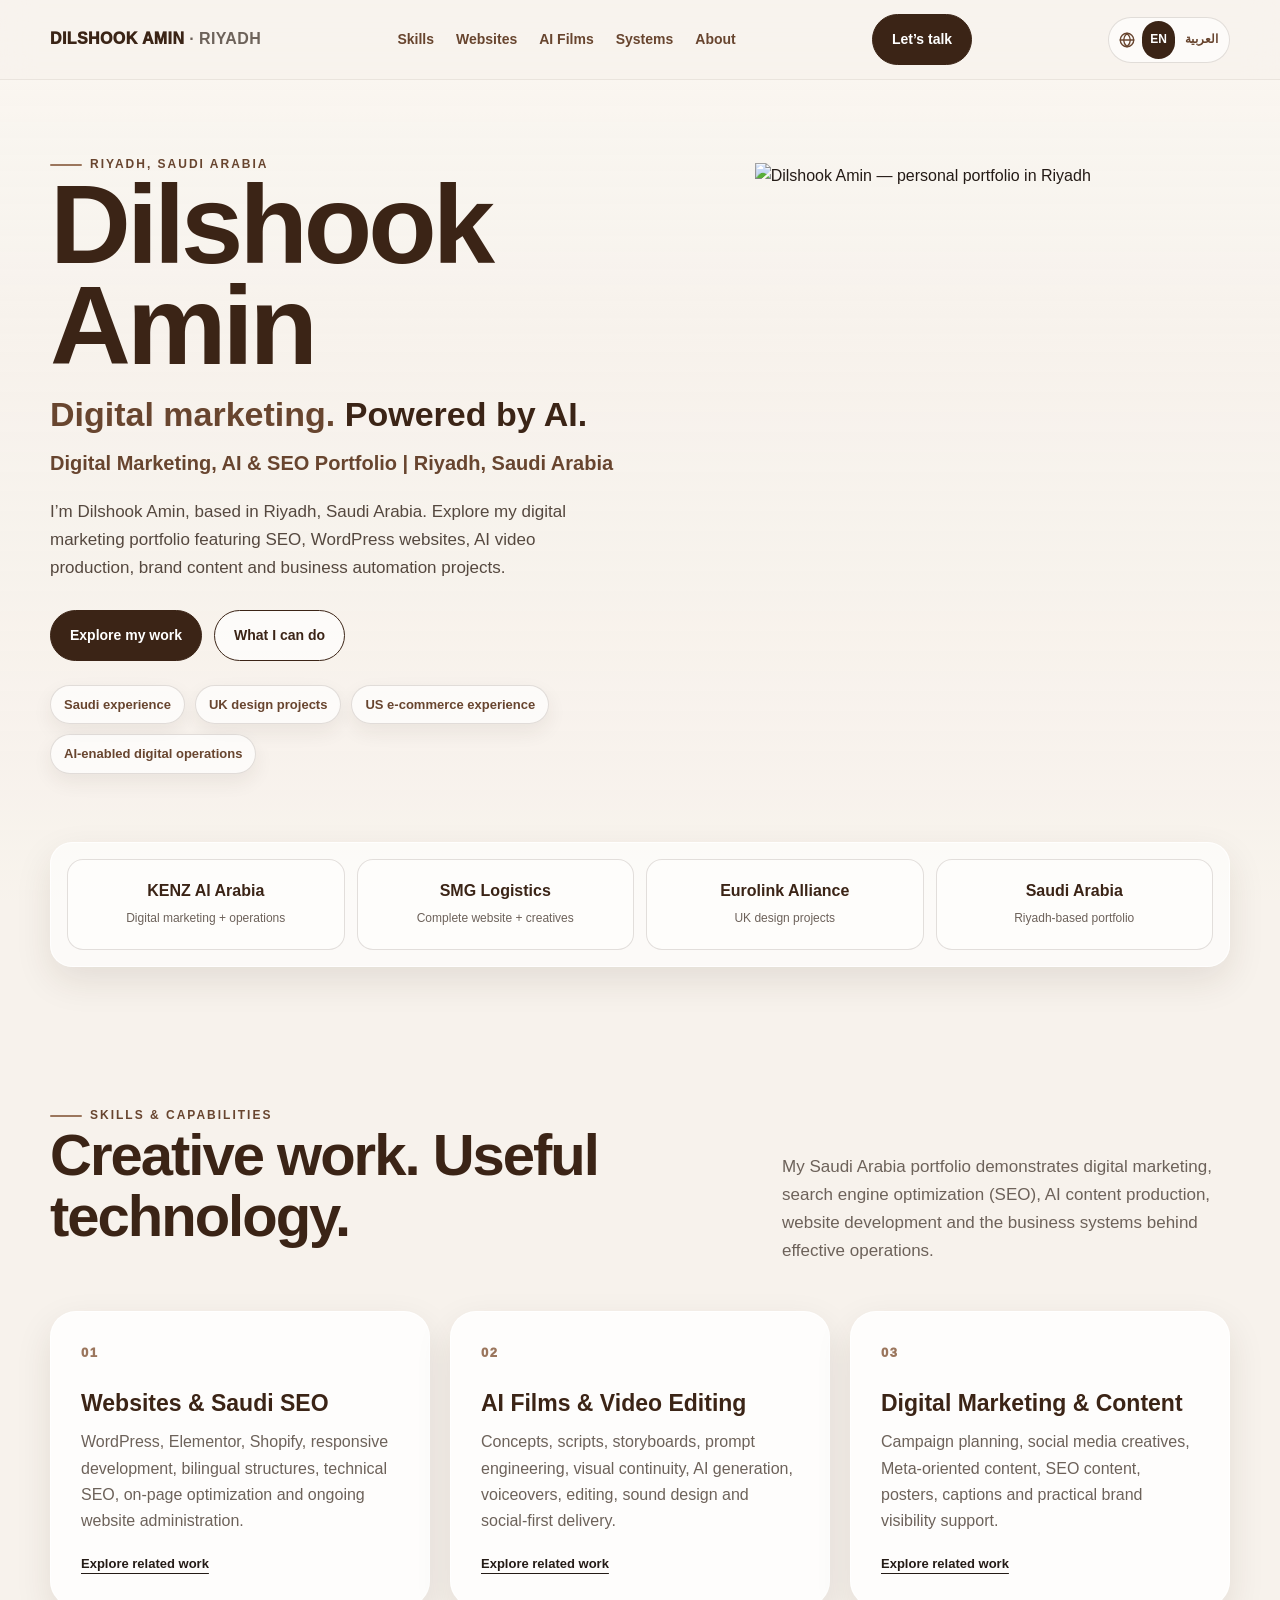
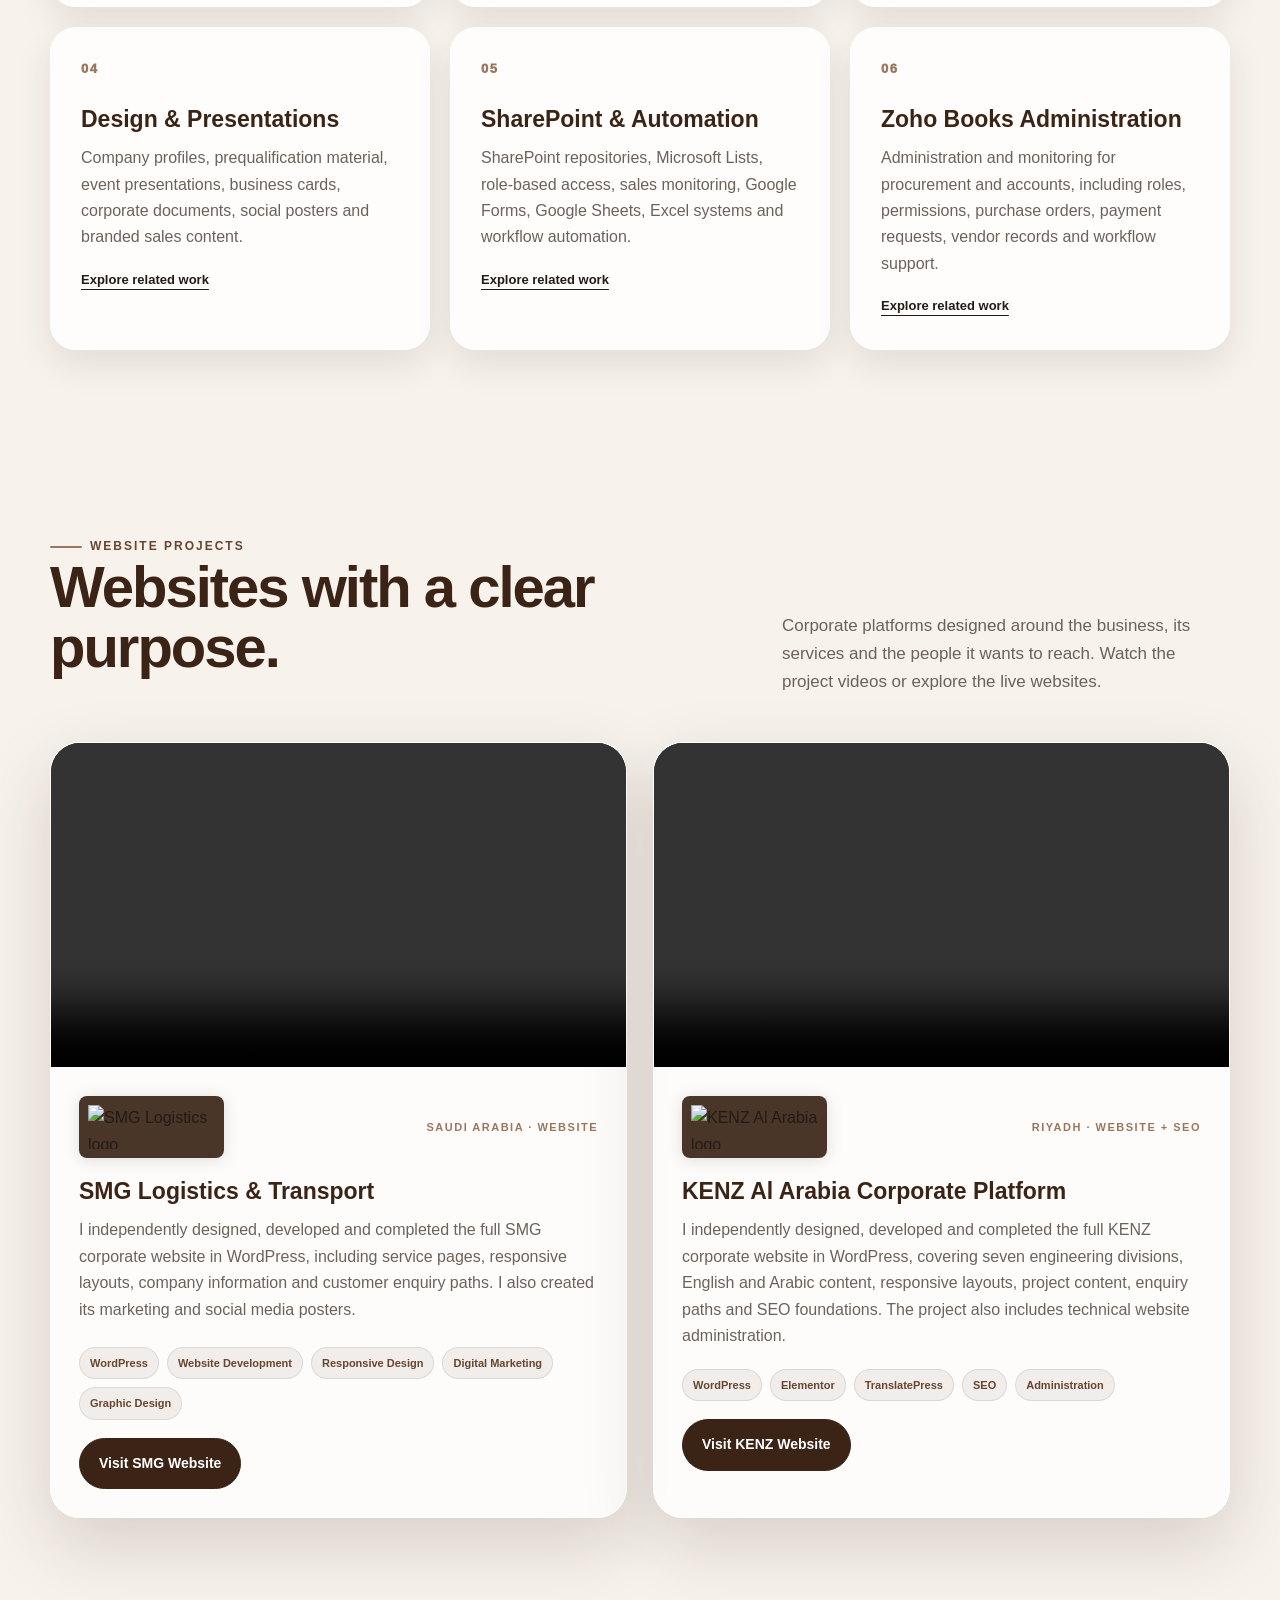
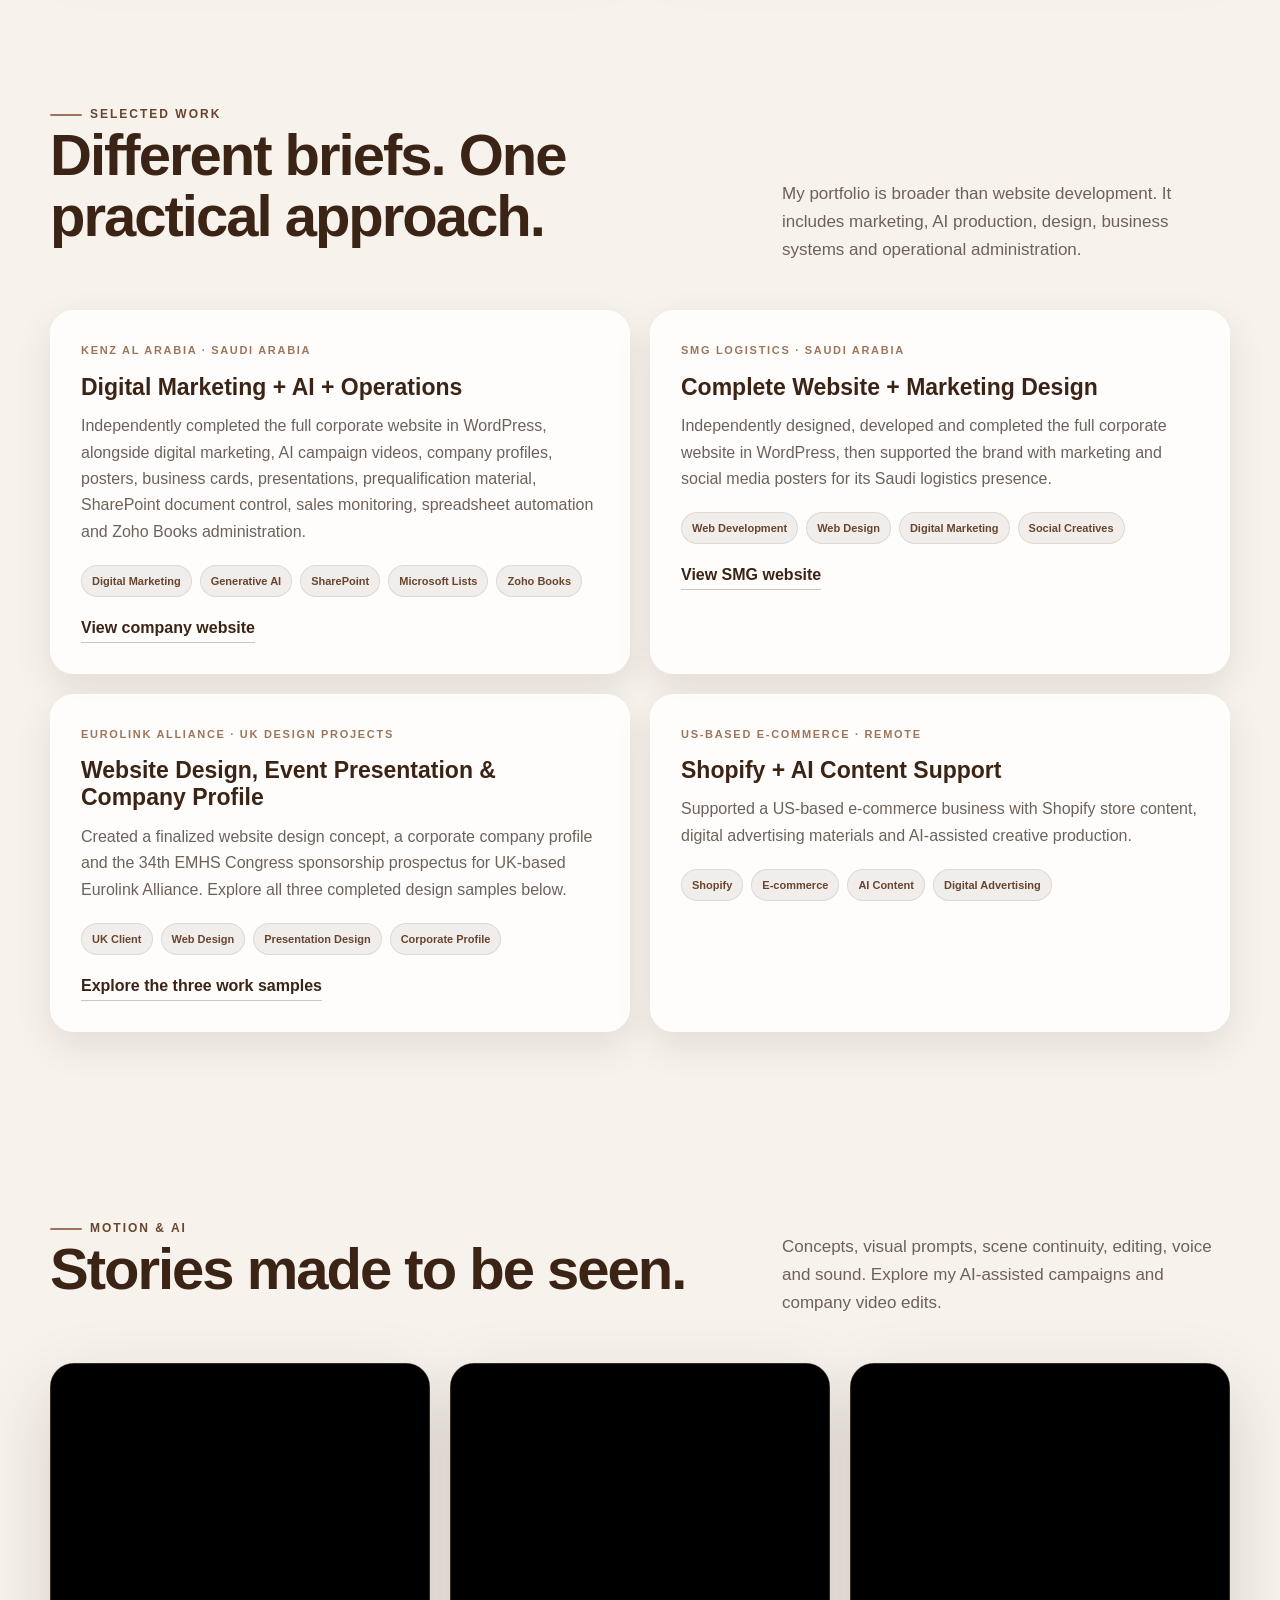
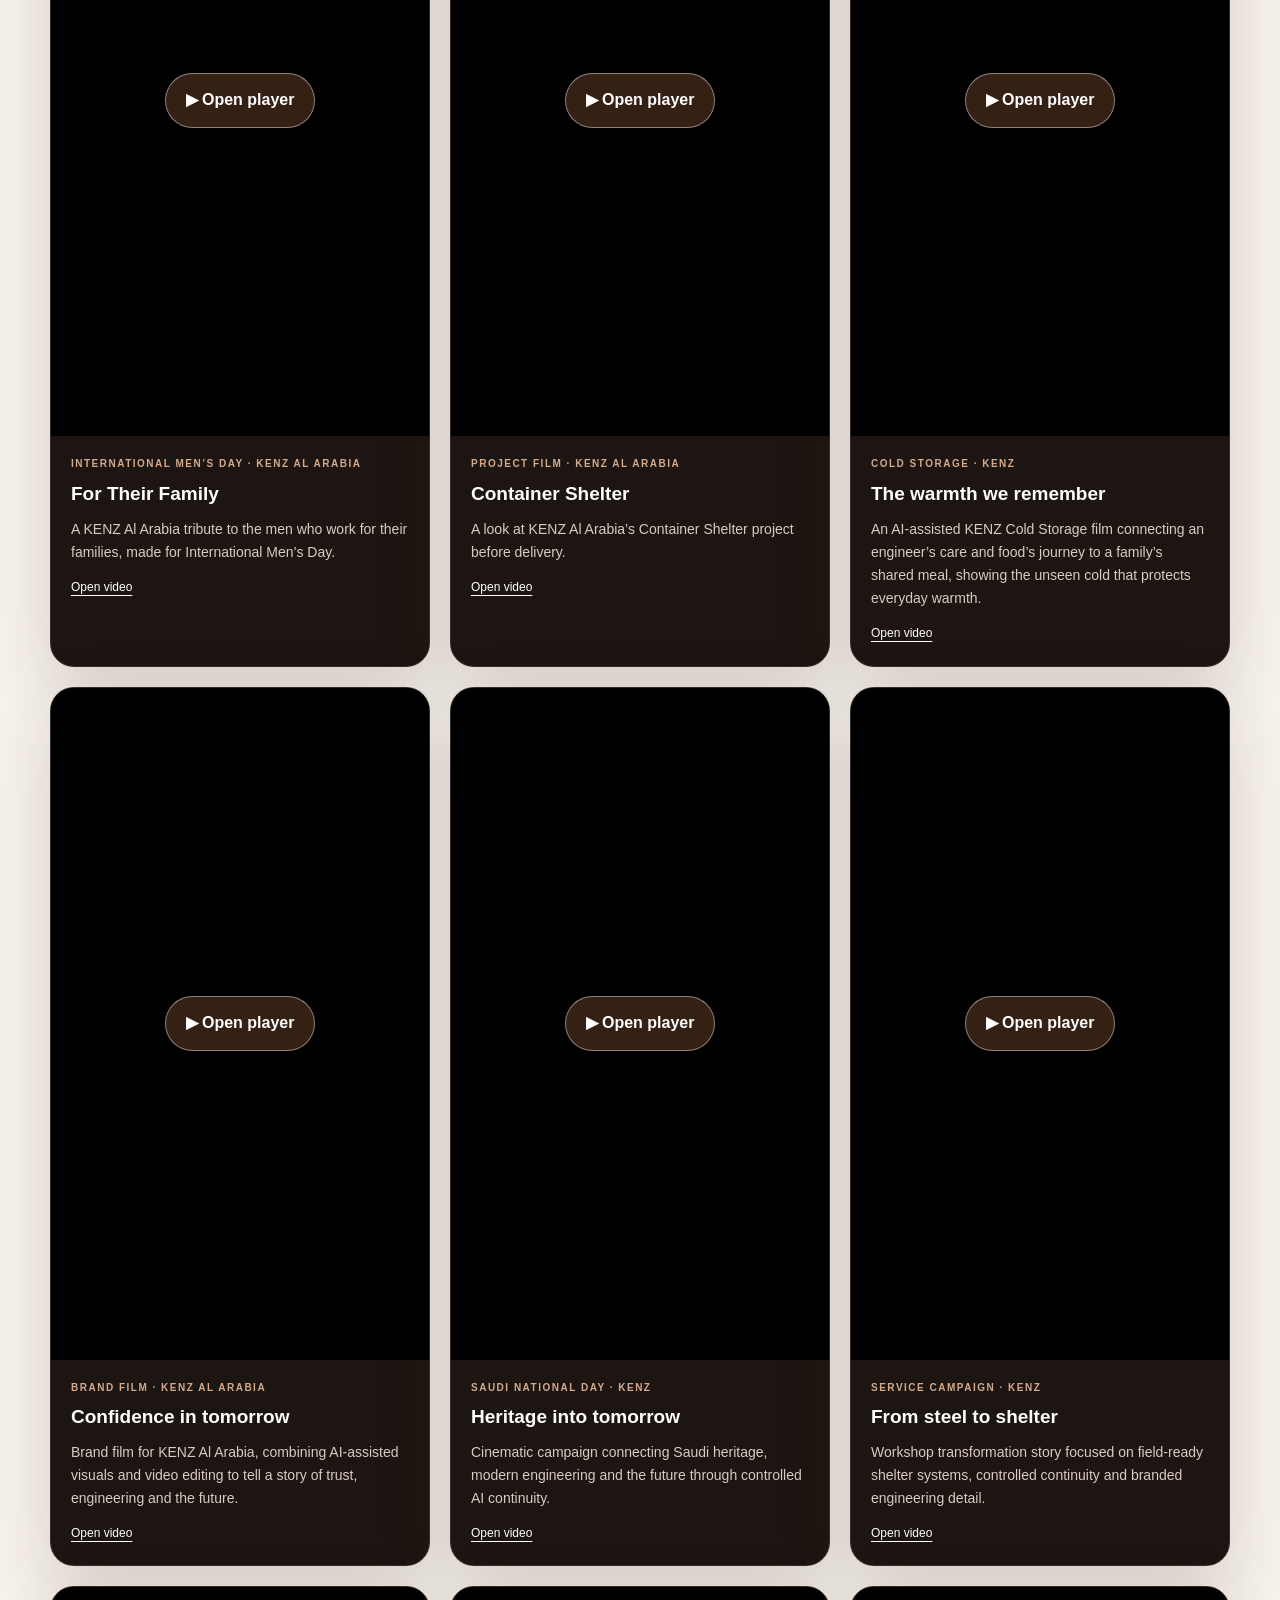
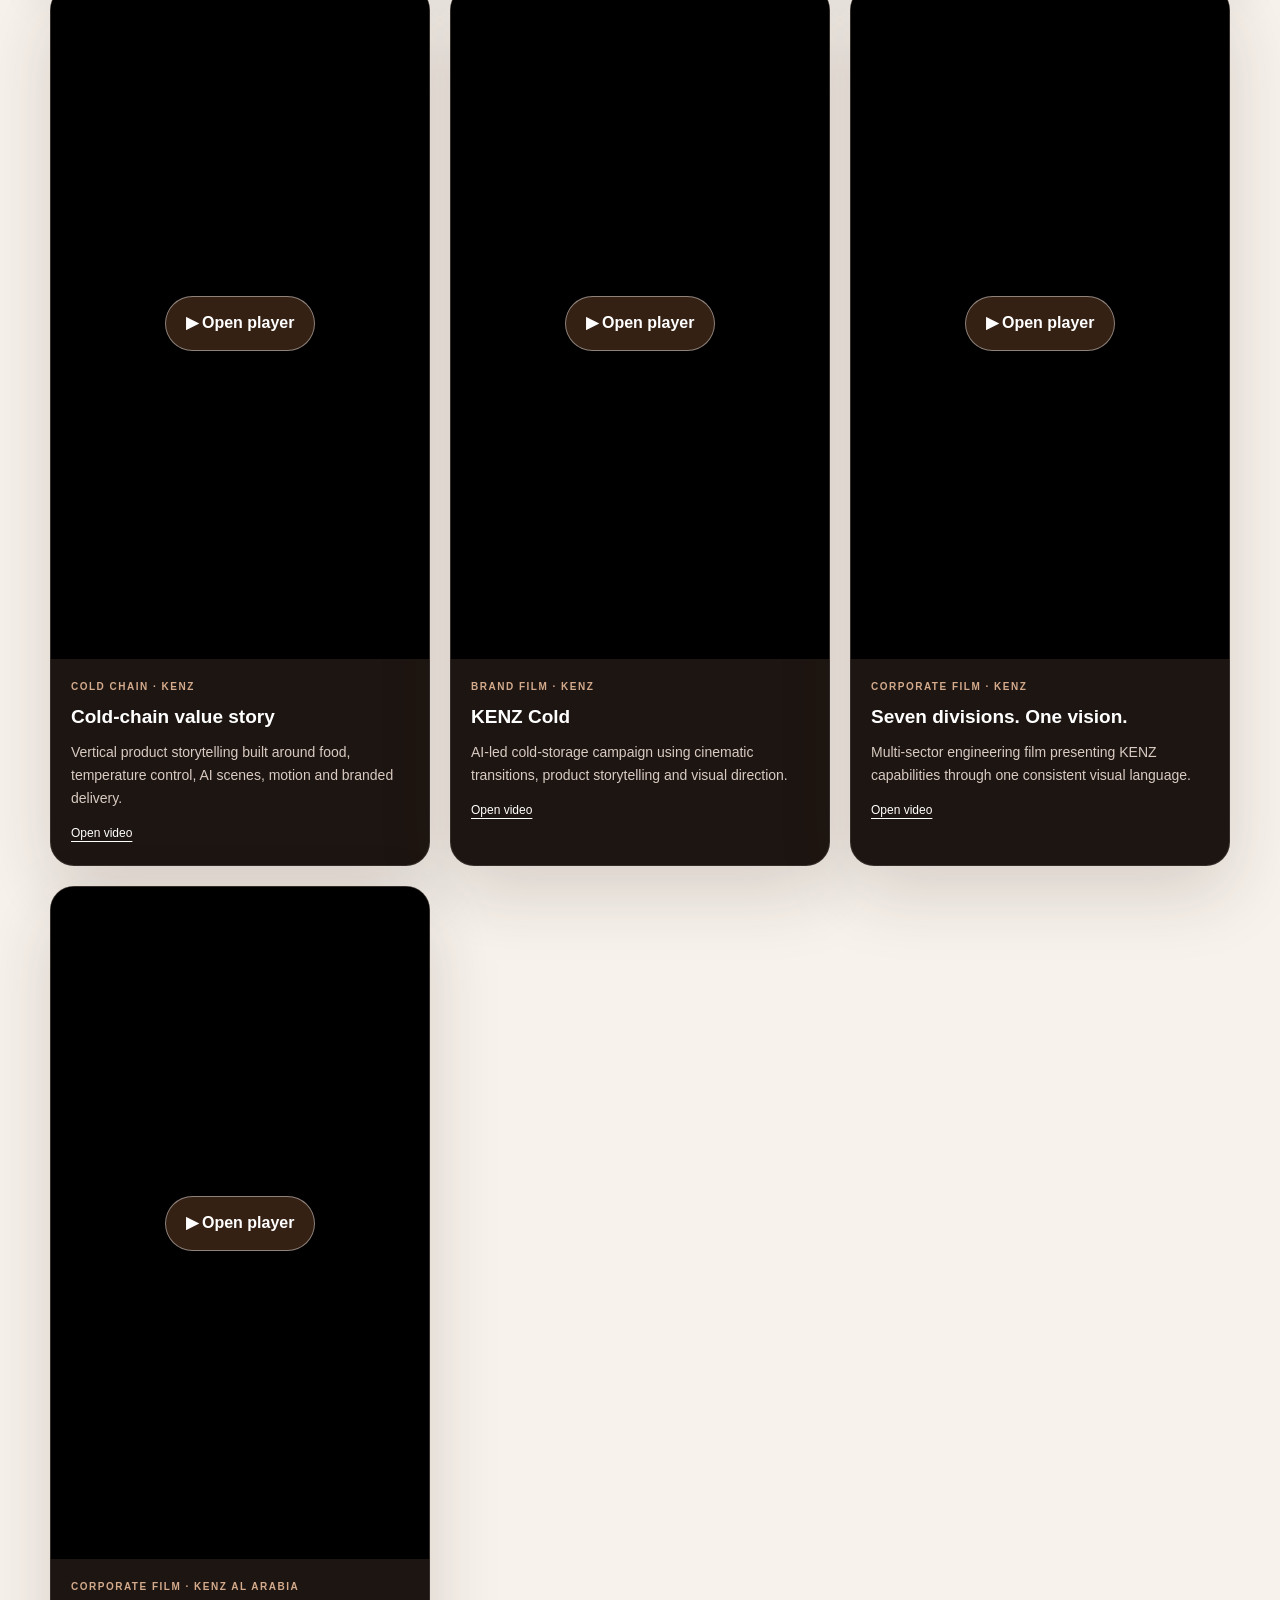
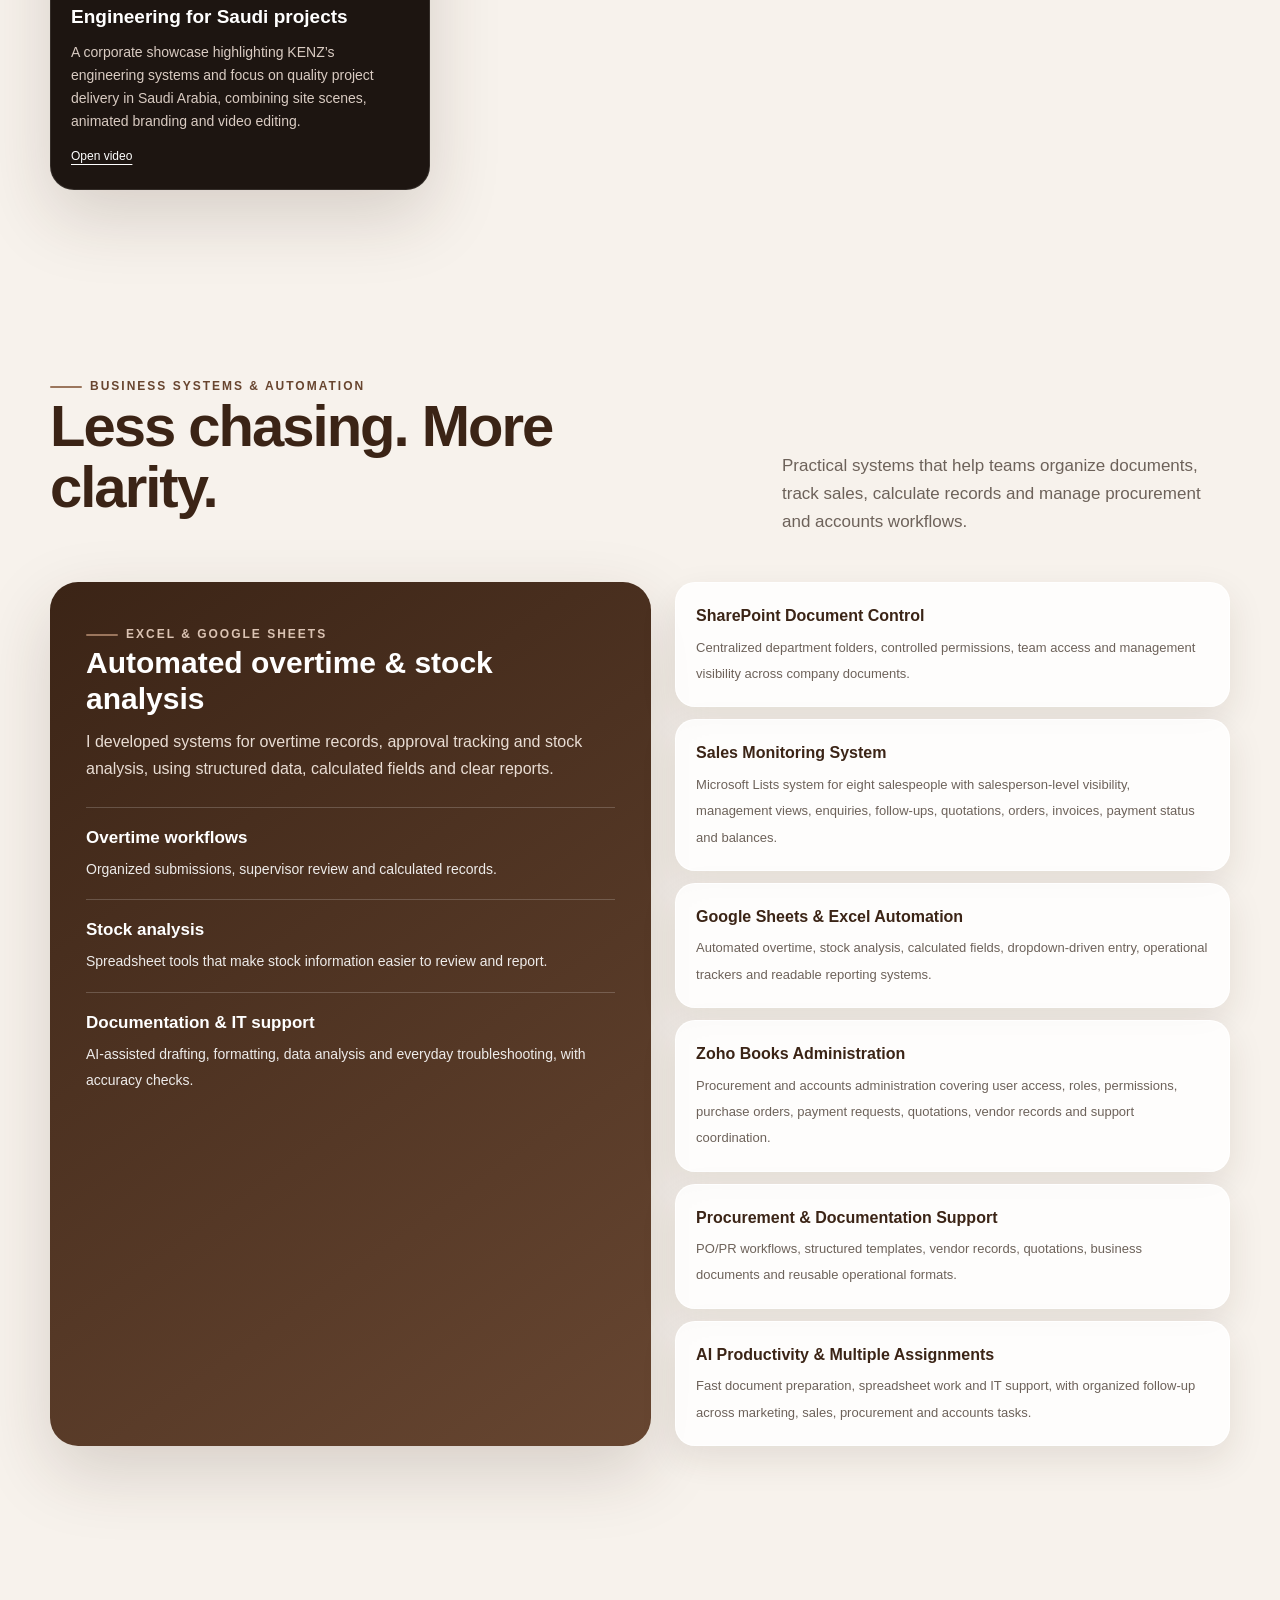
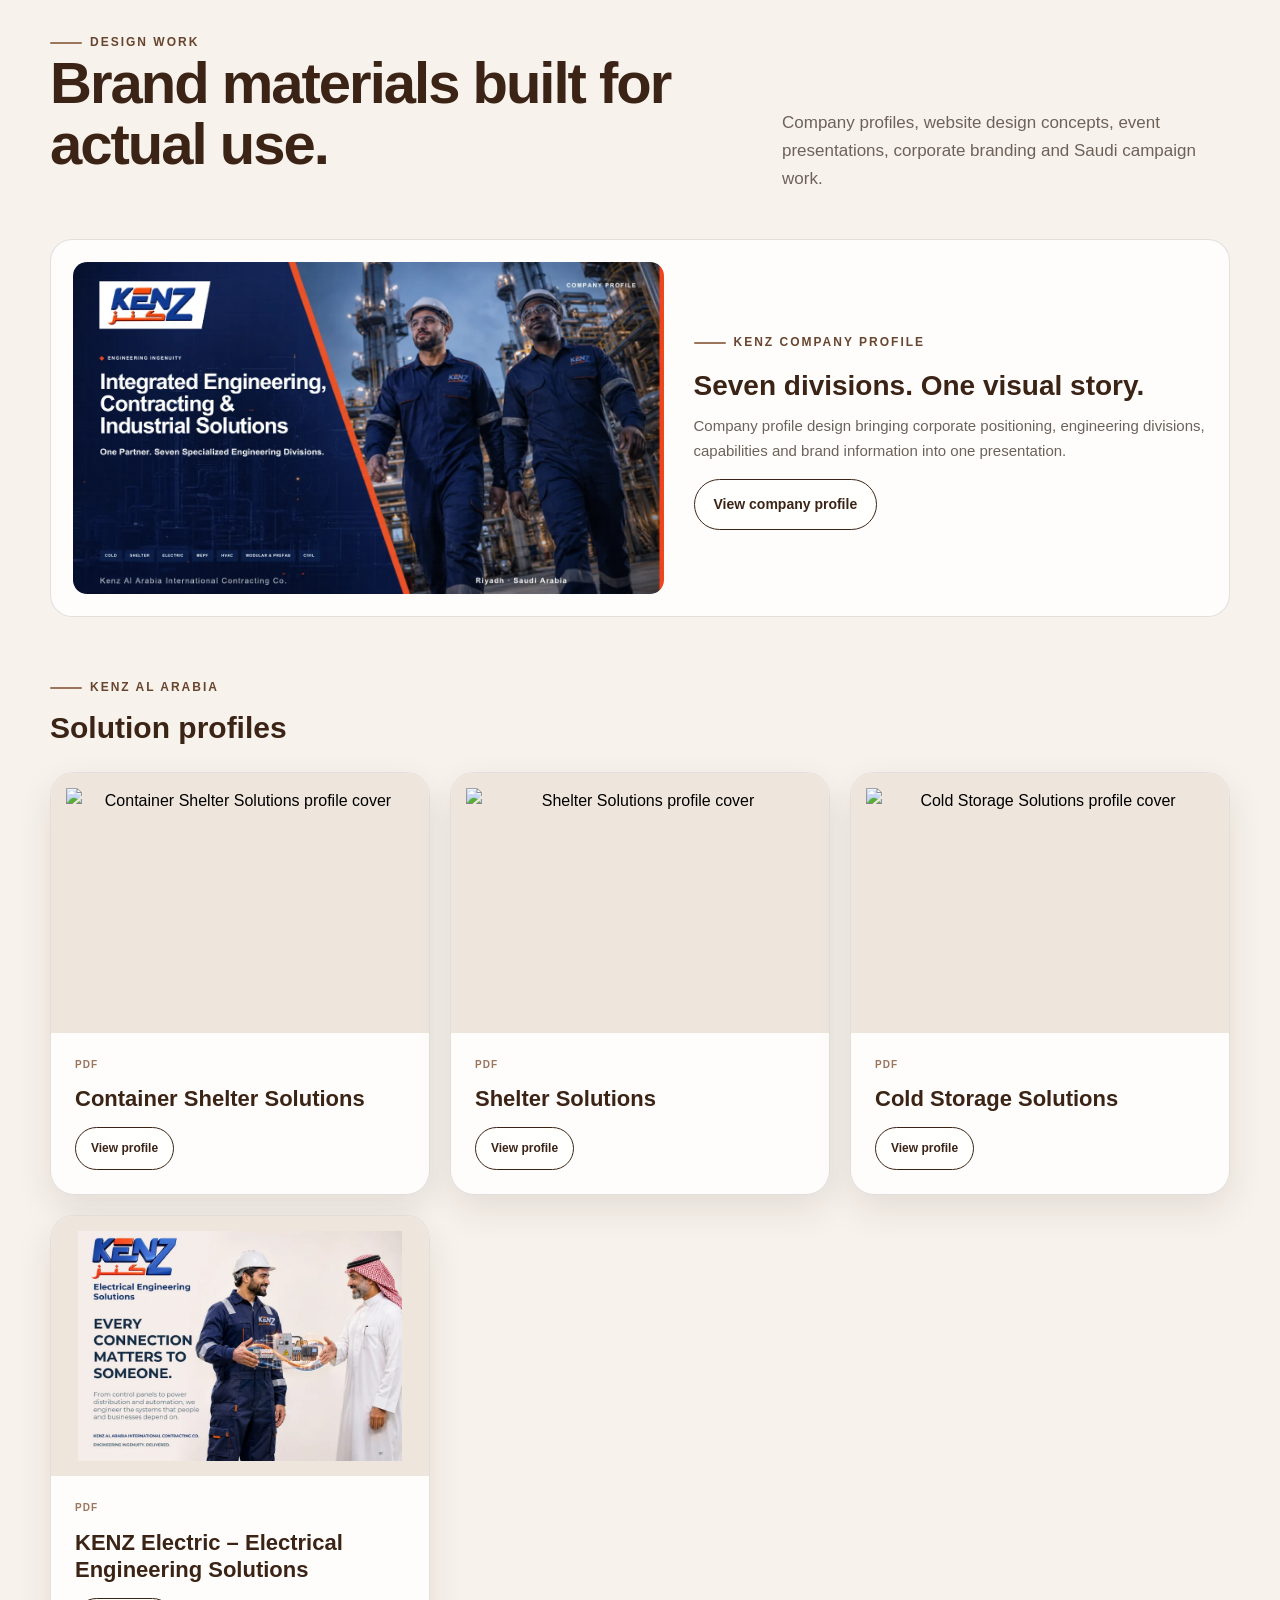
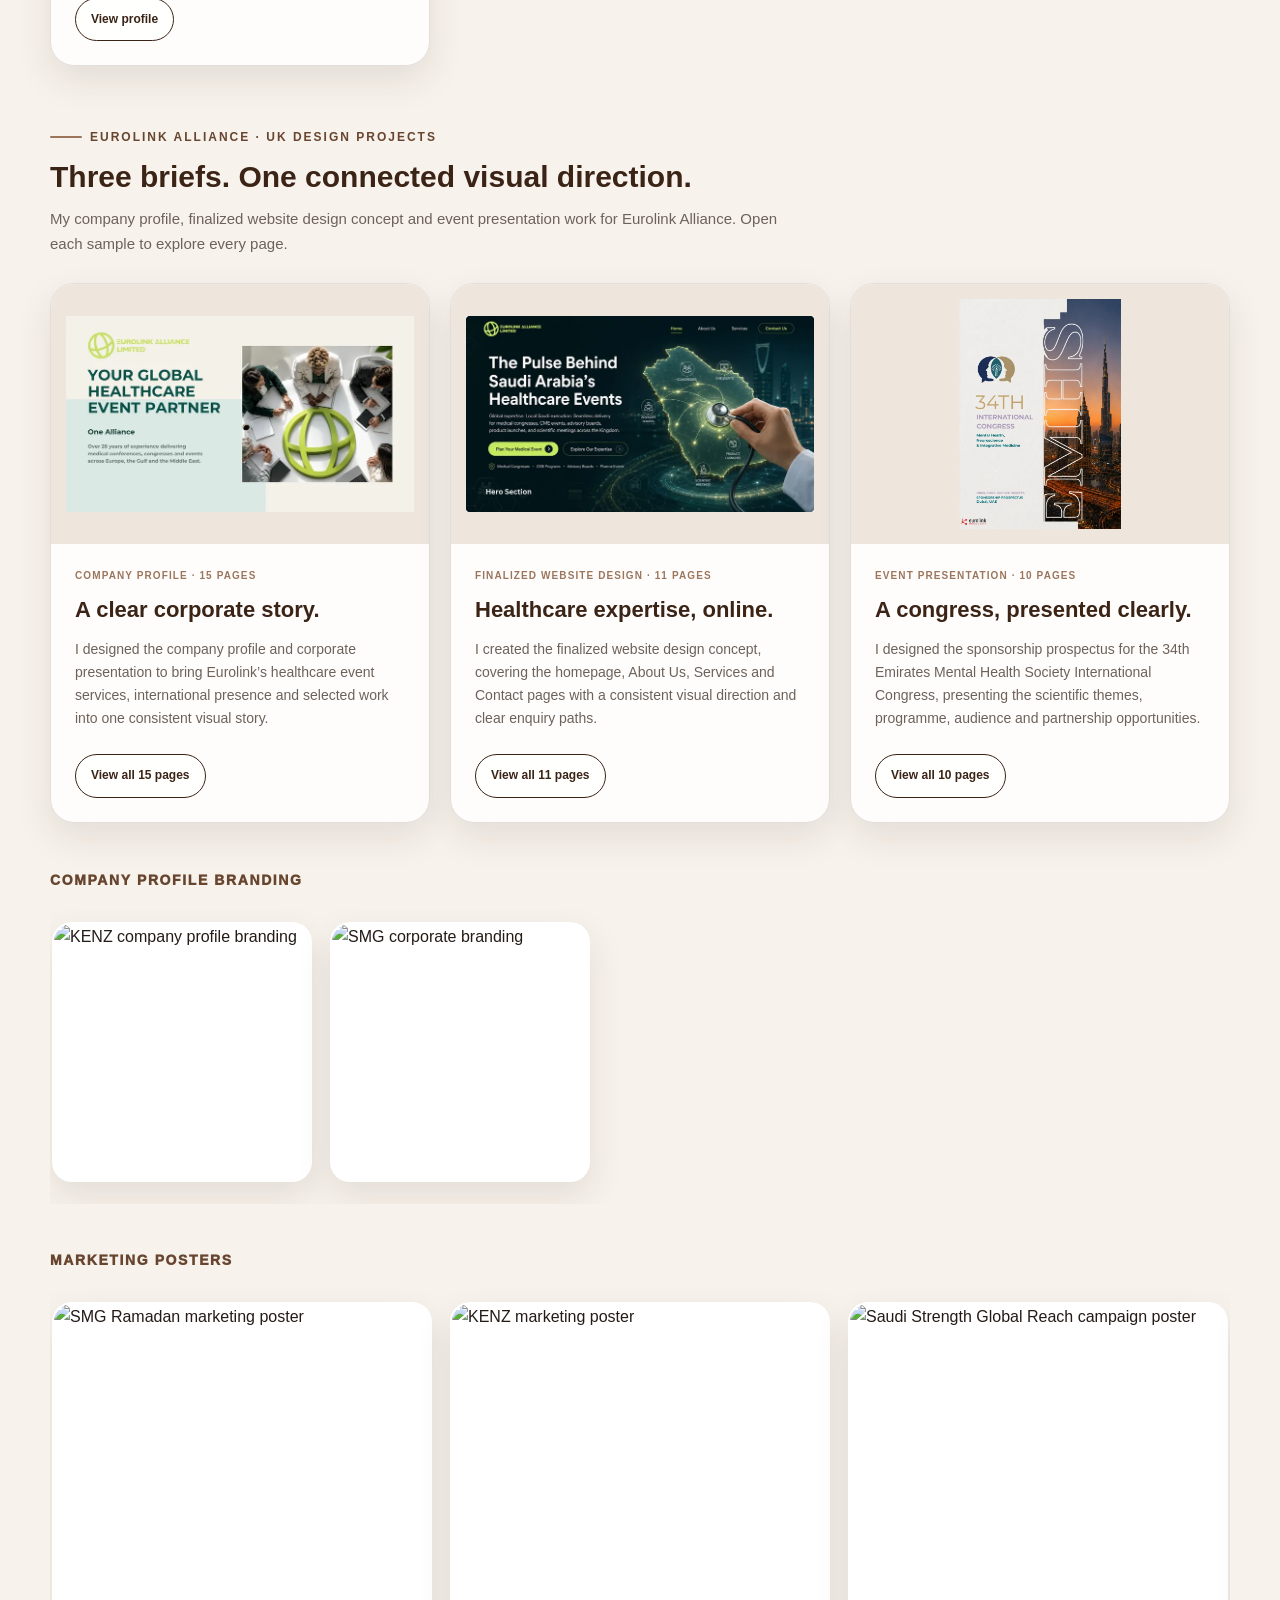
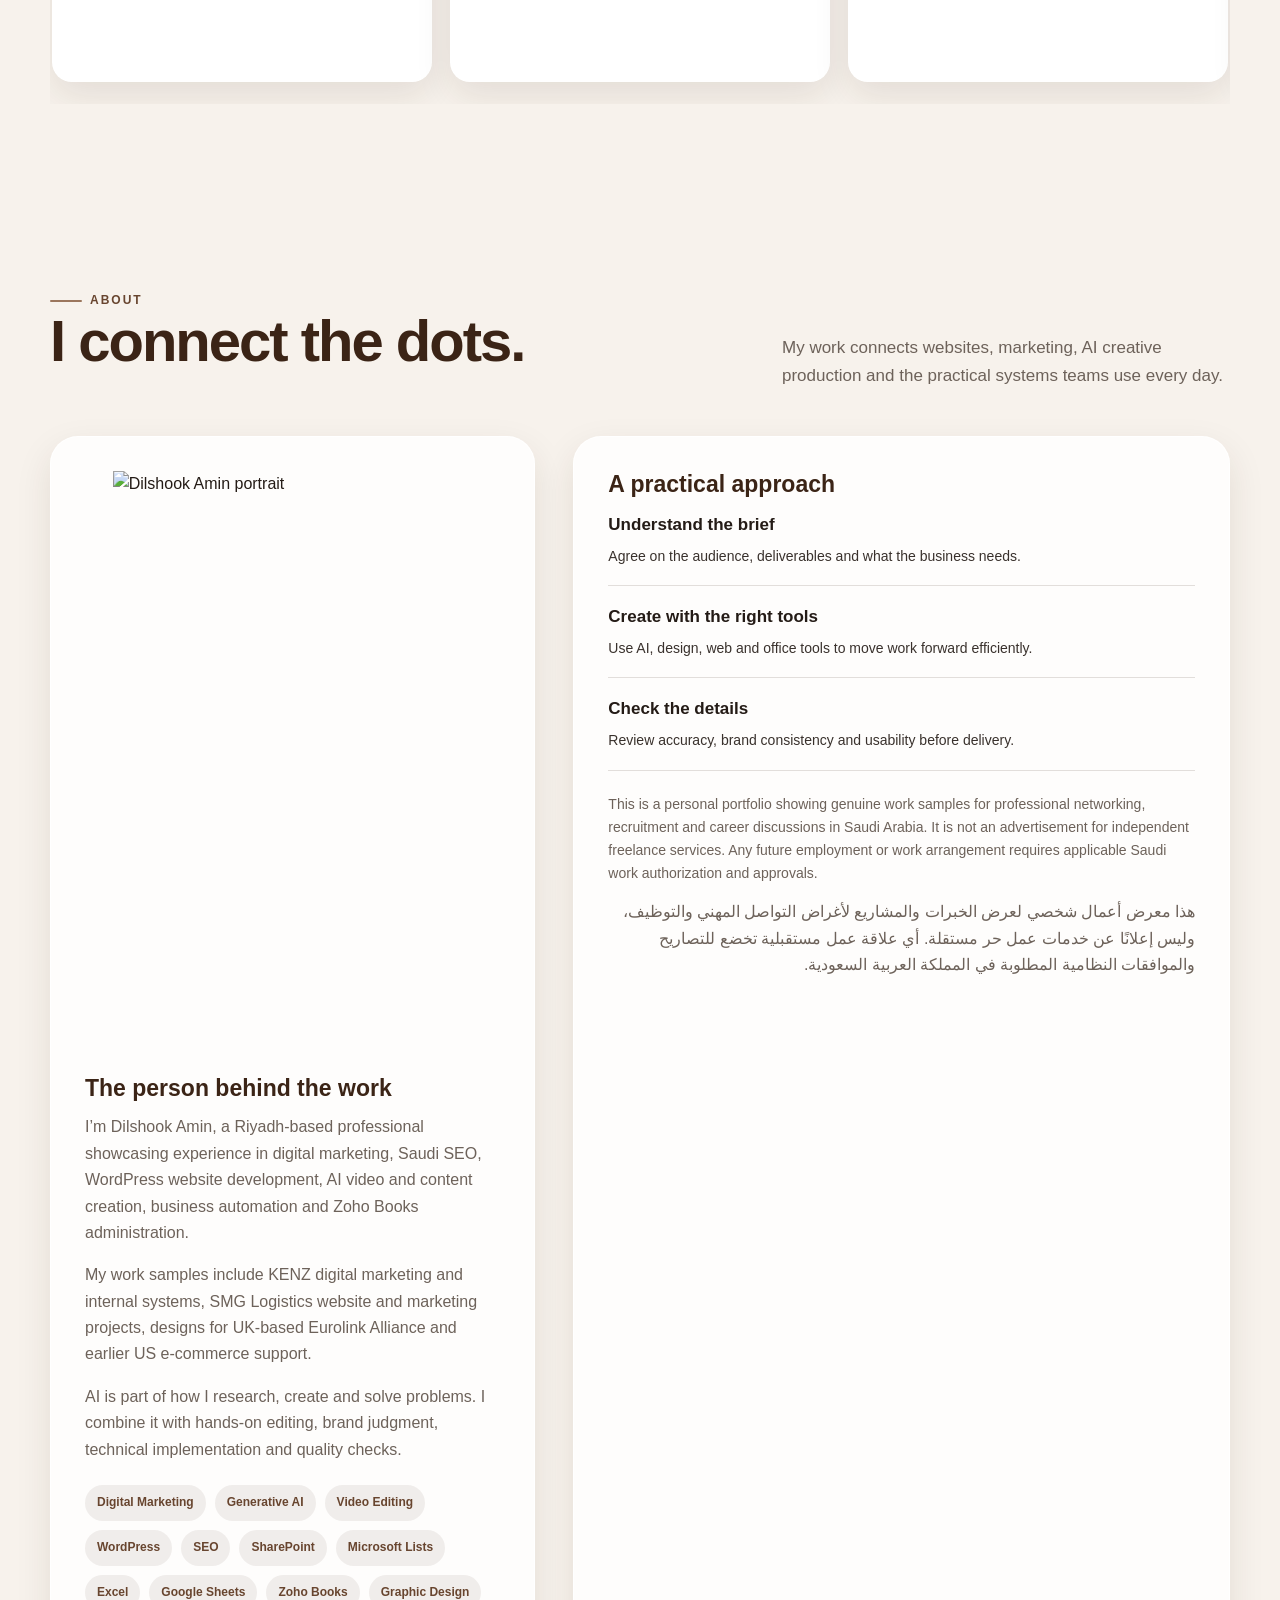
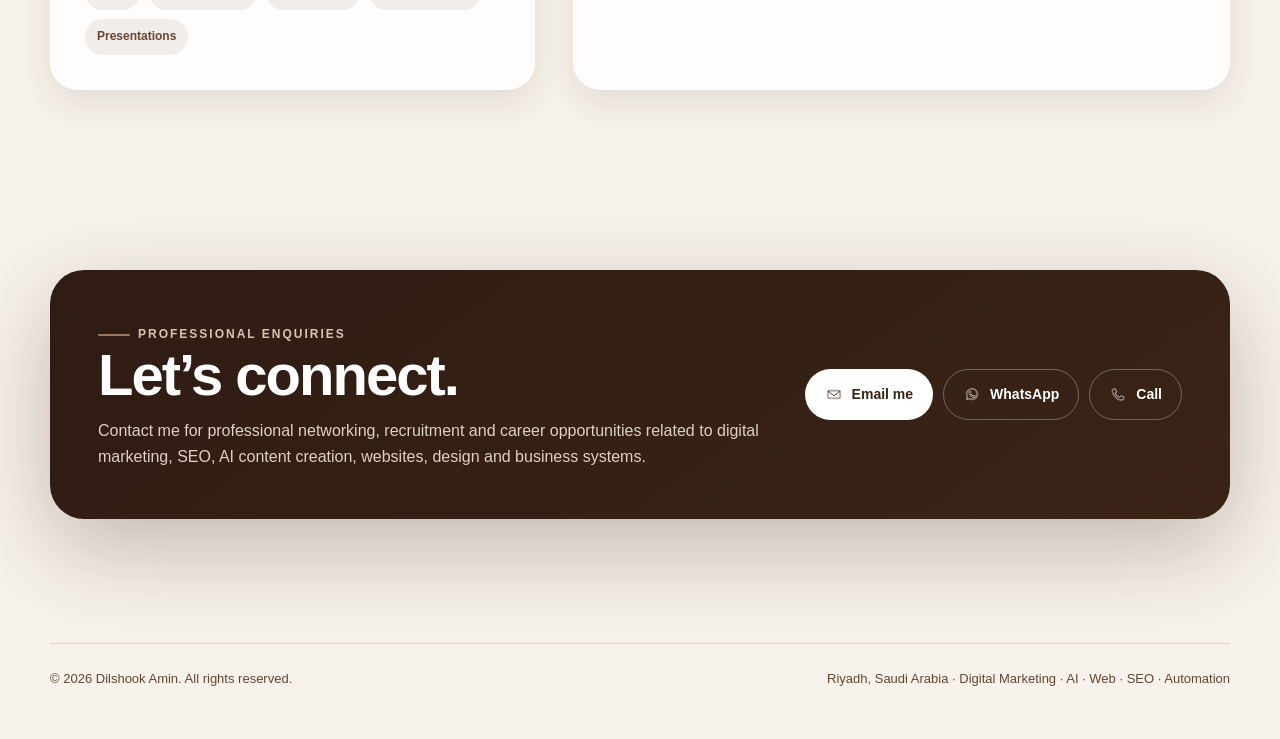
==== commit 3317c325: "Replace the KENZ Electric PDF and its cover" ====
--- a/index.html
+++ b/index.html
@@ -162,7 +162,7 @@
 <section class="section" id="design">
 <div class="container">
 <div class="head"><div><div class="eyebrow">Design work</div><h2>Brand materials built for actual use.</h2></div><p>Company profiles, website design concepts, event presentations, corporate branding and Saudi campaign work.</p></div><article class="profile-feature"><button class="profile-cover-button" type="button" data-document="kenz-company-profile" aria-label="Open KENZ Al Arabia company profile"><img alt="KENZ company profile cover designed by Dilshook Amin" height="731" loading="lazy" src="assets/portfolio/images/kenz-company-profile-cover-designed-by-dilshook-amin-f6027c6e6b.webp" width="1300"/></button><div><span class="eyebrow">KENZ company profile</span><h3>Seven divisions. One visual story.</h3><p>Company profile design bringing corporate positioning, engineering divisions, capabilities and brand information into one presentation.</p><button class="btn secondary" type="button" data-document="kenz-company-profile">View company profile</button></div></article>
-<section class="eurolink-work" id="kenz-division-profiles"><div class="sample-intro"><span class="eyebrow">KENZ Al Arabia</span><h3>Solution profiles</h3></div><div class="sample-grid"><article class="sample-card"><button class="sample-cover" type="button" data-document="kenz-container-shelter" aria-label="Open Container Shelter Solutions"><img src="https://www.kenzalarabia.com/wp-content/uploads/2026/11/Kenz-container-shelter-profile-4.jpg-scaled.webp" width="2560" height="1810" loading="lazy" decoding="async" alt="Container Shelter Solutions profile cover"/></button><div class="sample-copy"><div class="tag">PDF</div><h4>Container Shelter Solutions</h4><div class="sample-actions"><button class="btn secondary" type="button" data-document="kenz-container-shelter">View profile</button></div></div></article><article class="sample-card"><button class="sample-cover" type="button" data-document="kenz-shelter" aria-label="Open Shelter Solutions"><img src="https://www.kenzalarabia.com/wp-content/uploads/2026/11/KENZ_Shelter_Profile_28_Pages.pptx-8.jpg-scaled.webp" width="2560" height="1810" loading="lazy" decoding="async" alt="Shelter Solutions profile cover"/></button><div class="sample-copy"><div class="tag">PDF</div><h4>Shelter Solutions</h4><div class="sample-actions"><button class="btn secondary" type="button" data-document="kenz-shelter">View profile</button></div></div></article><article class="sample-card"><button class="sample-cover" type="button" data-document="kenz-cold-storage" aria-label="Open Cold Storage Solutions"><img src="https://www.kenzalarabia.com/wp-content/uploads/2026/11/KENZ-Cold-Storage-Solutions-10.jpg-scaled.webp" width="2560" height="1810" loading="lazy" decoding="async" alt="Cold Storage Solutions profile cover"/></button><div class="sample-copy"><div class="tag">PDF</div><h4>Cold Storage Solutions</h4><div class="sample-actions"><button class="btn secondary" type="button" data-document="kenz-cold-storage">View profile</button></div></div></article><article class="sample-card"><button class="sample-cover" type="button" data-document="kenz-electric" aria-label="Open KENZ Electric – Electrical Engineering Solutions"><img src="assets/portfolio/images/kenz-electric-profile-cover.webp" width="800" height="566" loading="lazy" decoding="async" alt="KENZ Electric – Electrical Engineering Solutions profile cover"/></button><div class="sample-copy"><div class="tag">PDF</div><h4>KENZ Electric – Electrical Engineering Solutions</h4><div class="sample-actions"><button class="btn secondary" type="button" data-document="kenz-electric">View profile</button></div></div></article></div></section>
+<section class="eurolink-work" id="kenz-division-profiles"><div class="sample-intro"><span class="eyebrow">KENZ Al Arabia</span><h3>Solution profiles</h3></div><div class="sample-grid"><article class="sample-card"><button class="sample-cover" type="button" data-document="kenz-container-shelter" aria-label="Open Container Shelter Solutions"><img src="https://www.kenzalarabia.com/wp-content/uploads/2026/11/Kenz-container-shelter-profile-4.jpg-scaled.webp" width="2560" height="1810" loading="lazy" decoding="async" alt="Container Shelter Solutions profile cover"/></button><div class="sample-copy"><div class="tag">PDF</div><h4>Container Shelter Solutions</h4><div class="sample-actions"><button class="btn secondary" type="button" data-document="kenz-container-shelter">View profile</button></div></div></article><article class="sample-card"><button class="sample-cover" type="button" data-document="kenz-shelter" aria-label="Open Shelter Solutions"><img src="https://www.kenzalarabia.com/wp-content/uploads/2026/11/KENZ_Shelter_Profile_28_Pages.pptx-8.jpg-scaled.webp" width="2560" height="1810" loading="lazy" decoding="async" alt="Shelter Solutions profile cover"/></button><div class="sample-copy"><div class="tag">PDF</div><h4>Shelter Solutions</h4><div class="sample-actions"><button class="btn secondary" type="button" data-document="kenz-shelter">View profile</button></div></div></article><article class="sample-card"><button class="sample-cover" type="button" data-document="kenz-cold-storage" aria-label="Open Cold Storage Solutions"><img src="https://www.kenzalarabia.com/wp-content/uploads/2026/11/KENZ-Cold-Storage-Solutions-10.jpg-scaled.webp" width="2560" height="1810" loading="lazy" decoding="async" alt="Cold Storage Solutions profile cover"/></button><div class="sample-copy"><div class="tag">PDF</div><h4>Cold Storage Solutions</h4><div class="sample-actions"><button class="btn secondary" type="button" data-document="kenz-cold-storage">View profile</button></div></div></article><article class="sample-card"><button class="sample-cover" type="button" data-document="kenz-electric" aria-label="Open KENZ Electric – Electrical Engineering Solutions"><img src="assets/portfolio/images/kenz-electric-profile-cover.webp?v=124CjNvG" width="800" height="566" loading="lazy" decoding="async" alt="KENZ Electric – Electrical Engineering Solutions profile cover"/></button><div class="sample-copy"><div class="tag">PDF</div><h4>KENZ Electric – Electrical Engineering Solutions</h4><div class="sample-actions"><button class="btn secondary" type="button" data-document="kenz-electric">View profile</button></div></div></article></div></section>
 <div class="eurolink-work" id="eurolink"><div class="sample-intro"><span class="eyebrow">Eurolink Alliance · UK design projects</span><h3>Three briefs. One connected visual direction.</h3><p>My company profile, finalized website design concept and event presentation work for Eurolink Alliance. Open each sample to explore every page.</p></div><div class="sample-grid"><article class="sample-card"><button class="sample-cover" type="button" data-document="company-profile" aria-label="Browse Eurolink Alliance company profile, 15 pages"><img src="assets/portfolio/images/eurolink-alliance-company-profile-cover-designed-by-dilshook-ami-67b39d60c8.webp" width="720" height="405" loading="lazy" decoding="async" alt="Eurolink Alliance company profile cover designed by Dilshook Amin"/></button><div class="sample-copy"><div class="tag">Company profile · 15 pages</div><h4>A clear corporate story.</h4><p>I designed the company profile and corporate presentation to bring Eurolink’s healthcare event services, international presence and selected work into one consistent visual story.</p><div class="sample-actions"><button class="btn secondary" type="button" data-document="company-profile">View all 15 pages </button></div></div></article><article class="sample-card"><button class="sample-cover" type="button" data-document="website-design" aria-label="Browse Eurolink finalized website design concept, 11 pages"><img src="assets/portfolio/images/eurolink-finalized-website-design-concept-cover-designed-by-dils-73f488c57d.webp" width="720" height="405" loading="lazy" decoding="async" alt="Eurolink finalized website design concept cover designed by Dilshook Amin"/></button><div class="sample-copy"><div class="tag">Finalized website design · 11 pages</div><h4>Healthcare expertise, online.</h4><p>I created the finalized website design concept, covering the homepage, About Us, Services and Contact pages with a consistent visual direction and clear enquiry paths.</p><div class="sample-actions"><button class="btn secondary" type="button" data-document="website-design">View all 11 pages </button></div></div></article><article class="sample-card"><button class="sample-cover" type="button" data-document="emhs-prospectus" aria-label="Browse 34th EMHS Congress sponsorship prospectus, 10 pages"><img src="assets/portfolio/images/34th-emhs-congress-sponsorship-prospectus-cover-designed-by-dils-778afb8ea4.webp" width="608" height="860" loading="lazy" decoding="async" alt="34th EMHS Congress sponsorship prospectus cover designed by Dilshook Amin"/></button><div class="sample-copy"><div class="tag">Event presentation · 10 pages</div><h4>A congress, presented clearly.</h4><p>I designed the sponsorship prospectus for the 34th Emirates Mental Health Society International Congress, presenting the scientific themes, programme, audience and partnership opportunities.</p><div class="sample-actions"><button class="btn secondary" type="button" data-document="emhs-prospectus">View all 10 pages </button></div></div></article></div></div>
 <div class="subhead">Company profile branding</div>
 <div aria-label="Portfolio design gallery" class="design-scroll profiles" role="region" tabindex="0">
@@ -215,7 +215,7 @@
 <div class="document-stage" tabindex="0" aria-label="Document viewer"><img id="document-image" alt="" decoding="async"/><iframe id="document-frame" title="Company profile preview" loading="lazy" hidden allow="fullscreen"></iframe></div>
 <div class="document-controls"><button type="button" data-document-prev aria-label="Previous page"> Previous</button><label>Page <select id="document-page" aria-label="Choose document page"></select></label><span class="document-status" aria-live="polite" aria-atomic="true"></span><button type="button" data-document-next aria-label="Next page">Next </button><button type="button" data-document-enlarge aria-pressed="false">Enlarge page</button></div>
 </dialog>
-<script id="document-pages" type="application/json">{"kenz-electric":{"title":"KENZ Electric – Electrical Engineering Solutions","preview":"https://drive.google.com/file/d/1ok91oPNNbohUHBYPjU_s-W-3XV76pDPV/preview?hl=en"},"kenz-cold-storage":{"title":"KENZ · Cold Storage Solutions","preview":"https://www.kenzalarabia.com/wp-content/uploads/2026/11/KENZ_Cold_Storage_Solutions_Optimized.pdf"},"kenz-container-shelter":{"title":"KENZ · Container Shelter Solutions","preview":"https://www.kenzalarabia.com/wp-content/uploads/2026/11/KENZ_Container_Shelter_Solutions_Lossless_JP2.pdf"},"kenz-shelter":{"title":"KENZ · Shelter Solutions","preview":"https://www.kenzalarabia.com/wp-content/uploads/2026/11/KENZ_Shelter_Solutions_Lossless_JP2.pdf"},"company-profile":{"title":"Eurolink Alliance company profile","pages":[{"src":"assets/portfolio/images/company-profile-page-01-5b6d578a73.webp","width":1600,"height":900},{"src":"assets/portfolio/images/company-profile-page-02-0e9983853d.webp","width":1600,"height":900},{"src":"assets/portfolio/images/company-profile-page-03-cec91e3eda.webp","width":1600,"height":900},{"src":"assets/portfolio/images/company-profile-page-04-c70f3962e9.webp","width":1600,"height":900},{"src":"assets/portfolio/images/company-profile-page-05-64330cf6ec.webp","width":1600,"height":900},{"src":"assets/portfolio/images/company-profile-page-06-4a3d643227.webp","width":1600,"height":900},{"src":"assets/portfolio/images/company-profile-page-07-0cde206bdc.webp","width":1600,"height":900},{"src":"assets/portfolio/images/company-profile-page-08-9aeeac0903.webp","width":1600,"height":900},{"src":"assets/portfolio/images/company-profile-page-09-b79bfafc6f.webp","width":1600,"height":900},{"src":"assets/portfolio/images/company-profile-page-10-713647d86d.webp","width":1600,"height":900},{"src":"assets/portfolio/images/company-profile-page-11-7720234454.webp","width":1600,"height":900},{"src":"assets/portfolio/images/company-profile-page-12-4de4abfc85.webp","width":1600,"height":900},{"src":"assets/portfolio/images/company-profile-page-13-8558b9619e.webp","width":1600,"height":900},{"src":"assets/portfolio/images/company-profile-page-14-88d907db7d.webp","width":1600,"height":900},{"src":"assets/portfolio/images/company-profile-page-15-22bef7fff4.webp","width":1600,"height":900}]},"website-design":{"title":"Eurolink finalized website design concept","pages":[{"src":"assets/portfolio/images/website-design-page-01-af4f841817.webp","width":1600,"height":901},{"src":"assets/portfolio/images/website-design-page-02-3817a454c4.webp","width":1600,"height":901},{"src":"assets/portfolio/images/website-design-page-03-40ec293d8e.webp","width":1600,"height":901},{"src":"assets/portfolio/images/website-design-page-04-2c30a7f0c0.webp","width":1600,"height":901},{"src":"assets/portfolio/images/website-design-page-05-56afc753db.webp","width":1600,"height":901},{"src":"assets/portfolio/images/website-design-page-06-0ed43c3eff.webp","width":1600,"height":901},{"src":"assets/portfolio/images/website-design-page-07-3f178fac1a.webp","width":1600,"height":901},{"src":"assets/portfolio/images/website-design-page-08-8b8becbbc0.webp","width":1600,"height":901},{"src":"assets/portfolio/images/website-design-page-09-c95a2a5975.webp","width":1600,"height":901},{"src":"assets/portfolio/images/website-design-page-10-c48992870a.webp","width":1600,"height":901},{"src":"assets/portfolio/images/website-design-page-11-45c4504a99.webp","width":1600,"height":901}]},"emhs-prospectus":{"title":"34th EMHS Congress sponsorship prospectus","pages":[{"src":"assets/portfolio/images/emhs-prospectus-page-01-543c6c2b37.webp","width":1600,"height":2262},{"src":"assets/portfolio/images/emhs-prospectus-page-02-a932c9d20b.webp","width":1600,"height":2262},{"src":"assets/portfolio/images/emhs-prospectus-page-03-3f9cc9d8ec.webp","width":1600,"height":2262},{"src":"assets/portfolio/images/emhs-prospectus-page-04-8bef2d414d.webp","width":1600,"height":2262},{"src":"assets/portfolio/images/emhs-prospectus-page-05-084c98fed6.webp","width":1600,"height":2262},{"src":"assets/portfolio/images/emhs-prospectus-page-06-75405e1006.webp","width":1600,"height":2262},{"src":"assets/portfolio/images/emhs-prospectus-page-07-d5c62fd290.webp","width":1600,"height":2262},{"src":"assets/portfolio/images/emhs-prospectus-page-08-059d960e94.webp","width":1600,"height":2262},{"src":"assets/portfolio/images/emhs-prospectus-page-09-101c22dda9.webp","width":1600,"height":2262},{"src":"assets/portfolio/images/emhs-prospectus-page-10-d3d779a62e.webp","width":1600,"height":2262}]},"kenz-company-profile":{"title":"KENZ Al Arabia company profile","preview":"https://drive.google.com/file/d/1urzmaiiBaZC7wDlS4cEZlx-bGJiz8zAR/preview"}}</script><script src="assets/portfolio/documents.js?v=20261013-rtl2"></script>
+<script id="document-pages" type="application/json">{"kenz-electric":{"title":"KENZ Electric – Electrical Engineering Solutions","preview":"https://drive.google.com/file/d/124CjNvGf4Nn3GKSsdqacbBfbHKpiFTga/preview?hl=en"},"kenz-cold-storage":{"title":"KENZ · Cold Storage Solutions","preview":"https://www.kenzalarabia.com/wp-content/uploads/2026/11/KENZ_Cold_Storage_Solutions_Optimized.pdf"},"kenz-container-shelter":{"title":"KENZ · Container Shelter Solutions","preview":"https://www.kenzalarabia.com/wp-content/uploads/2026/11/KENZ_Container_Shelter_Solutions_Lossless_JP2.pdf"},"kenz-shelter":{"title":"KENZ · Shelter Solutions","preview":"https://www.kenzalarabia.com/wp-content/uploads/2026/11/KENZ_Shelter_Solutions_Lossless_JP2.pdf"},"company-profile":{"title":"Eurolink Alliance company profile","pages":[{"src":"assets/portfolio/images/company-profile-page-01-5b6d578a73.webp","width":1600,"height":900},{"src":"assets/portfolio/images/company-profile-page-02-0e9983853d.webp","width":1600,"height":900},{"src":"assets/portfolio/images/company-profile-page-03-cec91e3eda.webp","width":1600,"height":900},{"src":"assets/portfolio/images/company-profile-page-04-c70f3962e9.webp","width":1600,"height":900},{"src":"assets/portfolio/images/company-profile-page-05-64330cf6ec.webp","width":1600,"height":900},{"src":"assets/portfolio/images/company-profile-page-06-4a3d643227.webp","width":1600,"height":900},{"src":"assets/portfolio/images/company-profile-page-07-0cde206bdc.webp","width":1600,"height":900},{"src":"assets/portfolio/images/company-profile-page-08-9aeeac0903.webp","width":1600,"height":900},{"src":"assets/portfolio/images/company-profile-page-09-b79bfafc6f.webp","width":1600,"height":900},{"src":"assets/portfolio/images/company-profile-page-10-713647d86d.webp","width":1600,"height":900},{"src":"assets/portfolio/images/company-profile-page-11-7720234454.webp","width":1600,"height":900},{"src":"assets/portfolio/images/company-profile-page-12-4de4abfc85.webp","width":1600,"height":900},{"src":"assets/portfolio/images/company-profile-page-13-8558b9619e.webp","width":1600,"height":900},{"src":"assets/portfolio/images/company-profile-page-14-88d907db7d.webp","width":1600,"height":900},{"src":"assets/portfolio/images/company-profile-page-15-22bef7fff4.webp","width":1600,"height":900}]},"website-design":{"title":"Eurolink finalized website design concept","pages":[{"src":"assets/portfolio/images/website-design-page-01-af4f841817.webp","width":1600,"height":901},{"src":"assets/portfolio/images/website-design-page-02-3817a454c4.webp","width":1600,"height":901},{"src":"assets/portfolio/images/website-design-page-03-40ec293d8e.webp","width":1600,"height":901},{"src":"assets/portfolio/images/website-design-page-04-2c30a7f0c0.webp","width":1600,"height":901},{"src":"assets/portfolio/images/website-design-page-05-56afc753db.webp","width":1600,"height":901},{"src":"assets/portfolio/images/website-design-page-06-0ed43c3eff.webp","width":1600,"height":901},{"src":"assets/portfolio/images/website-design-page-07-3f178fac1a.webp","width":1600,"height":901},{"src":"assets/portfolio/images/website-design-page-08-8b8becbbc0.webp","width":1600,"height":901},{"src":"assets/portfolio/images/website-design-page-09-c95a2a5975.webp","width":1600,"height":901},{"src":"assets/portfolio/images/website-design-page-10-c48992870a.webp","width":1600,"height":901},{"src":"assets/portfolio/images/website-design-page-11-45c4504a99.webp","width":1600,"height":901}]},"emhs-prospectus":{"title":"34th EMHS Congress sponsorship prospectus","pages":[{"src":"assets/portfolio/images/emhs-prospectus-page-01-543c6c2b37.webp","width":1600,"height":2262},{"src":"assets/portfolio/images/emhs-prospectus-page-02-a932c9d20b.webp","width":1600,"height":2262},{"src":"assets/portfolio/images/emhs-prospectus-page-03-3f9cc9d8ec.webp","width":1600,"height":2262},{"src":"assets/portfolio/images/emhs-prospectus-page-04-8bef2d414d.webp","width":1600,"height":2262},{"src":"assets/portfolio/images/emhs-prospectus-page-05-084c98fed6.webp","width":1600,"height":2262},{"src":"assets/portfolio/images/emhs-prospectus-page-06-75405e1006.webp","width":1600,"height":2262},{"src":"assets/portfolio/images/emhs-prospectus-page-07-d5c62fd290.webp","width":1600,"height":2262},{"src":"assets/portfolio/images/emhs-prospectus-page-08-059d960e94.webp","width":1600,"height":2262},{"src":"assets/portfolio/images/emhs-prospectus-page-09-101c22dda9.webp","width":1600,"height":2262},{"src":"assets/portfolio/images/emhs-prospectus-page-10-d3d779a62e.webp","width":1600,"height":2262}]},"kenz-company-profile":{"title":"KENZ Al Arabia company profile","preview":"https://drive.google.com/file/d/1urzmaiiBaZC7wDlS4cEZlx-bGJiz8zAR/preview"}}</script><script src="assets/portfolio/documents.js?v=20261013-rtl2"></script>
 </body>
 </html>
 
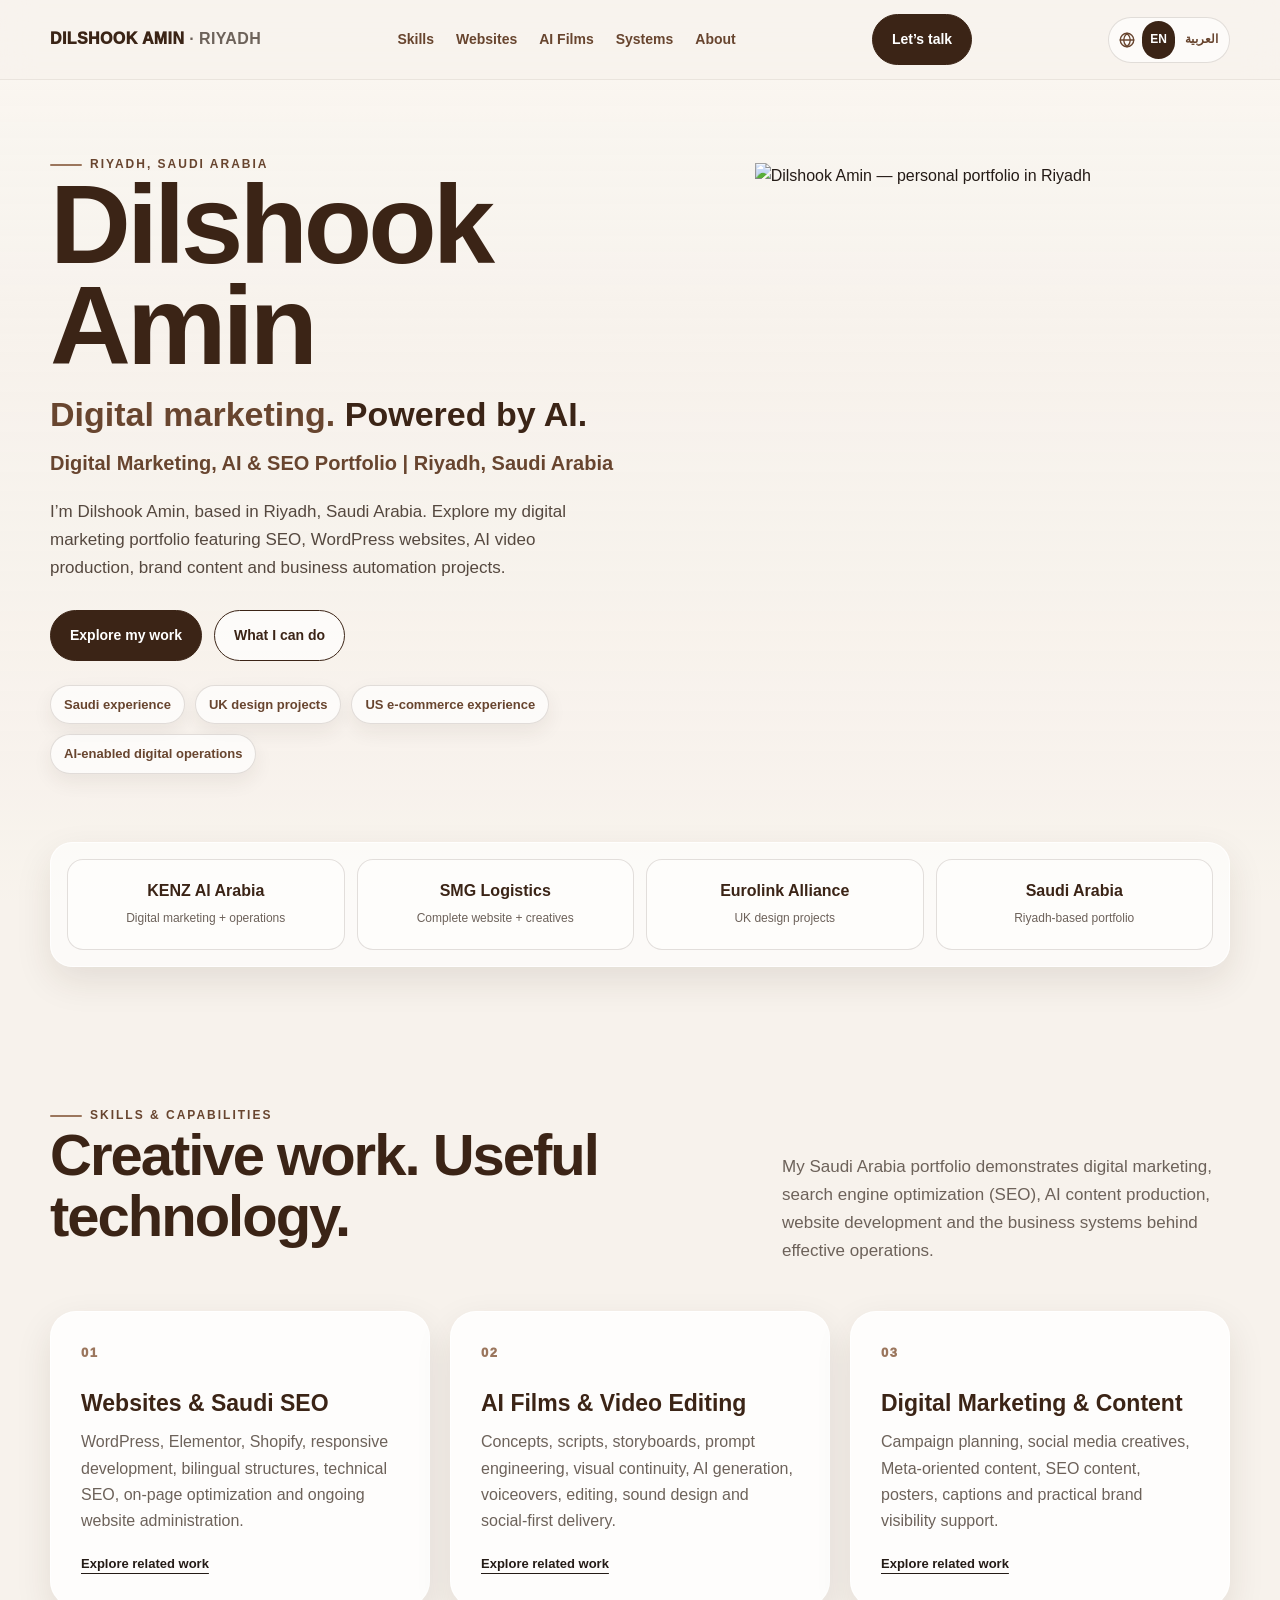
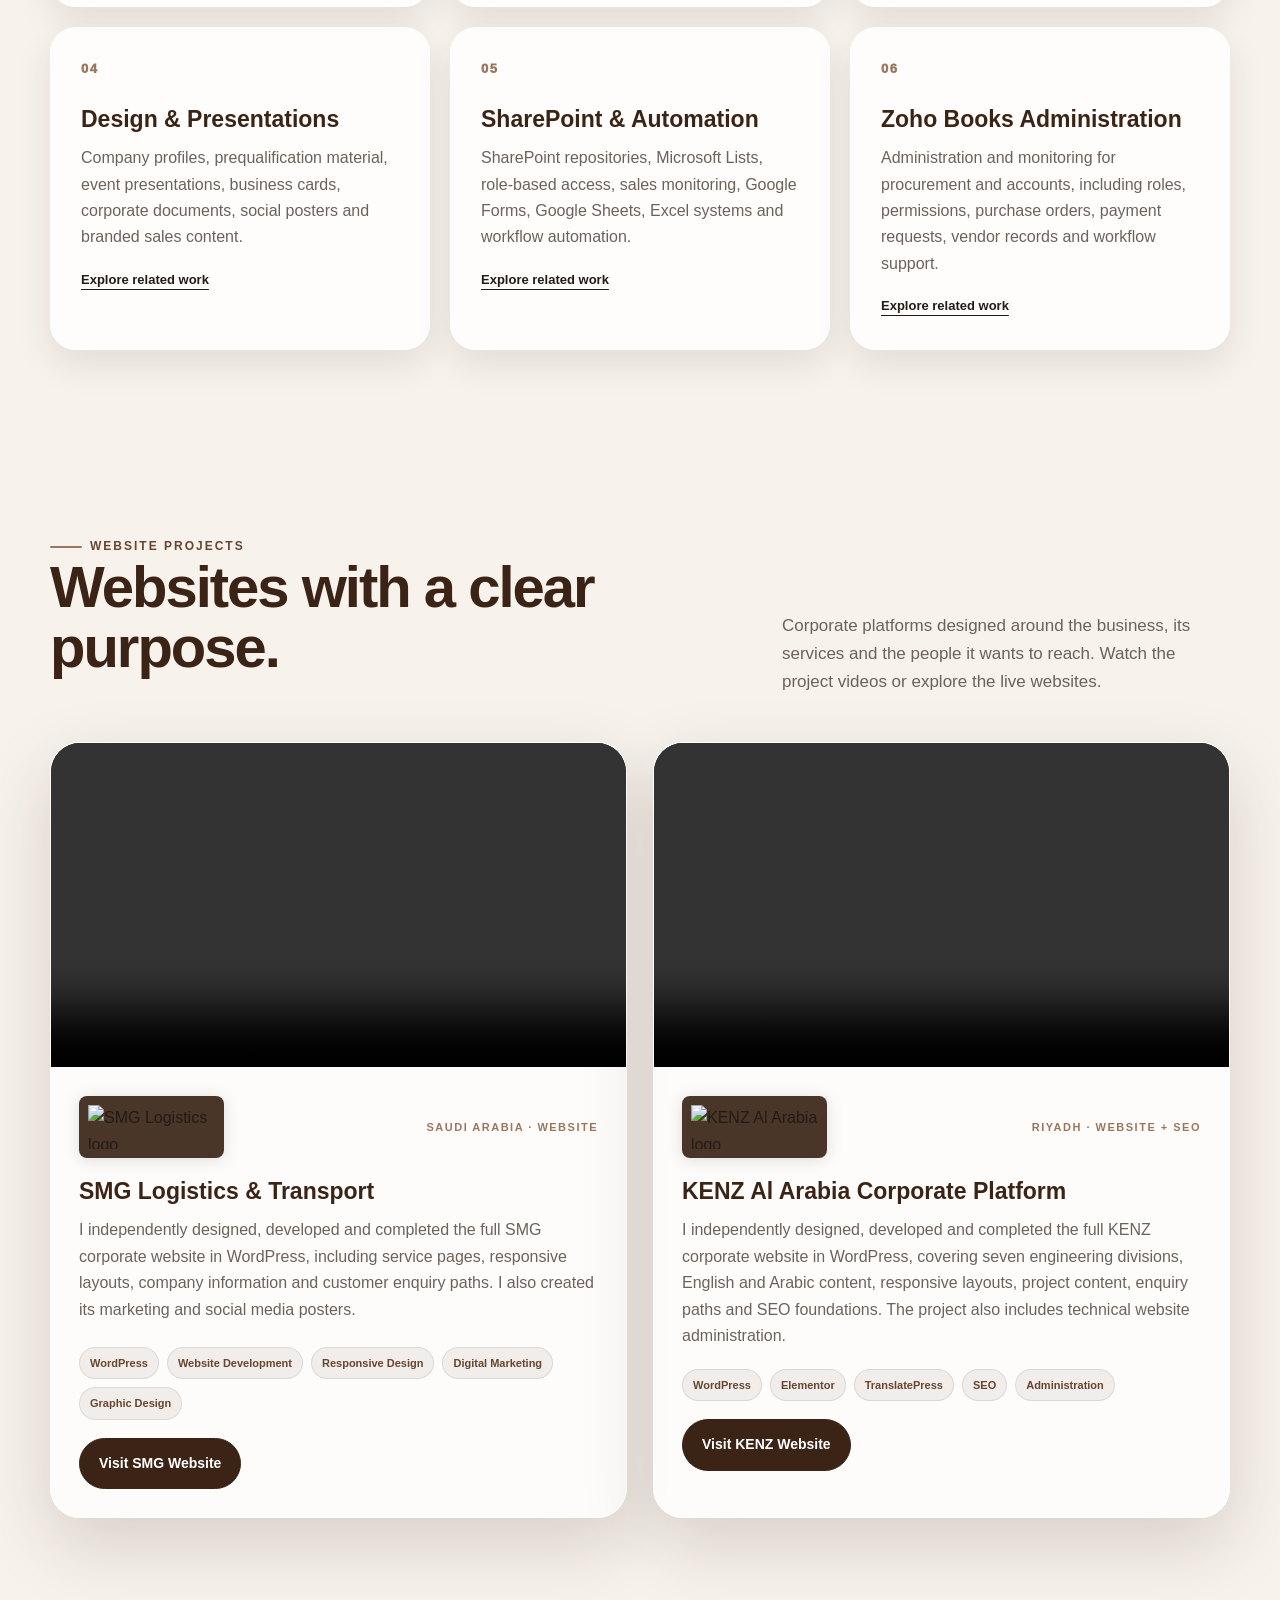
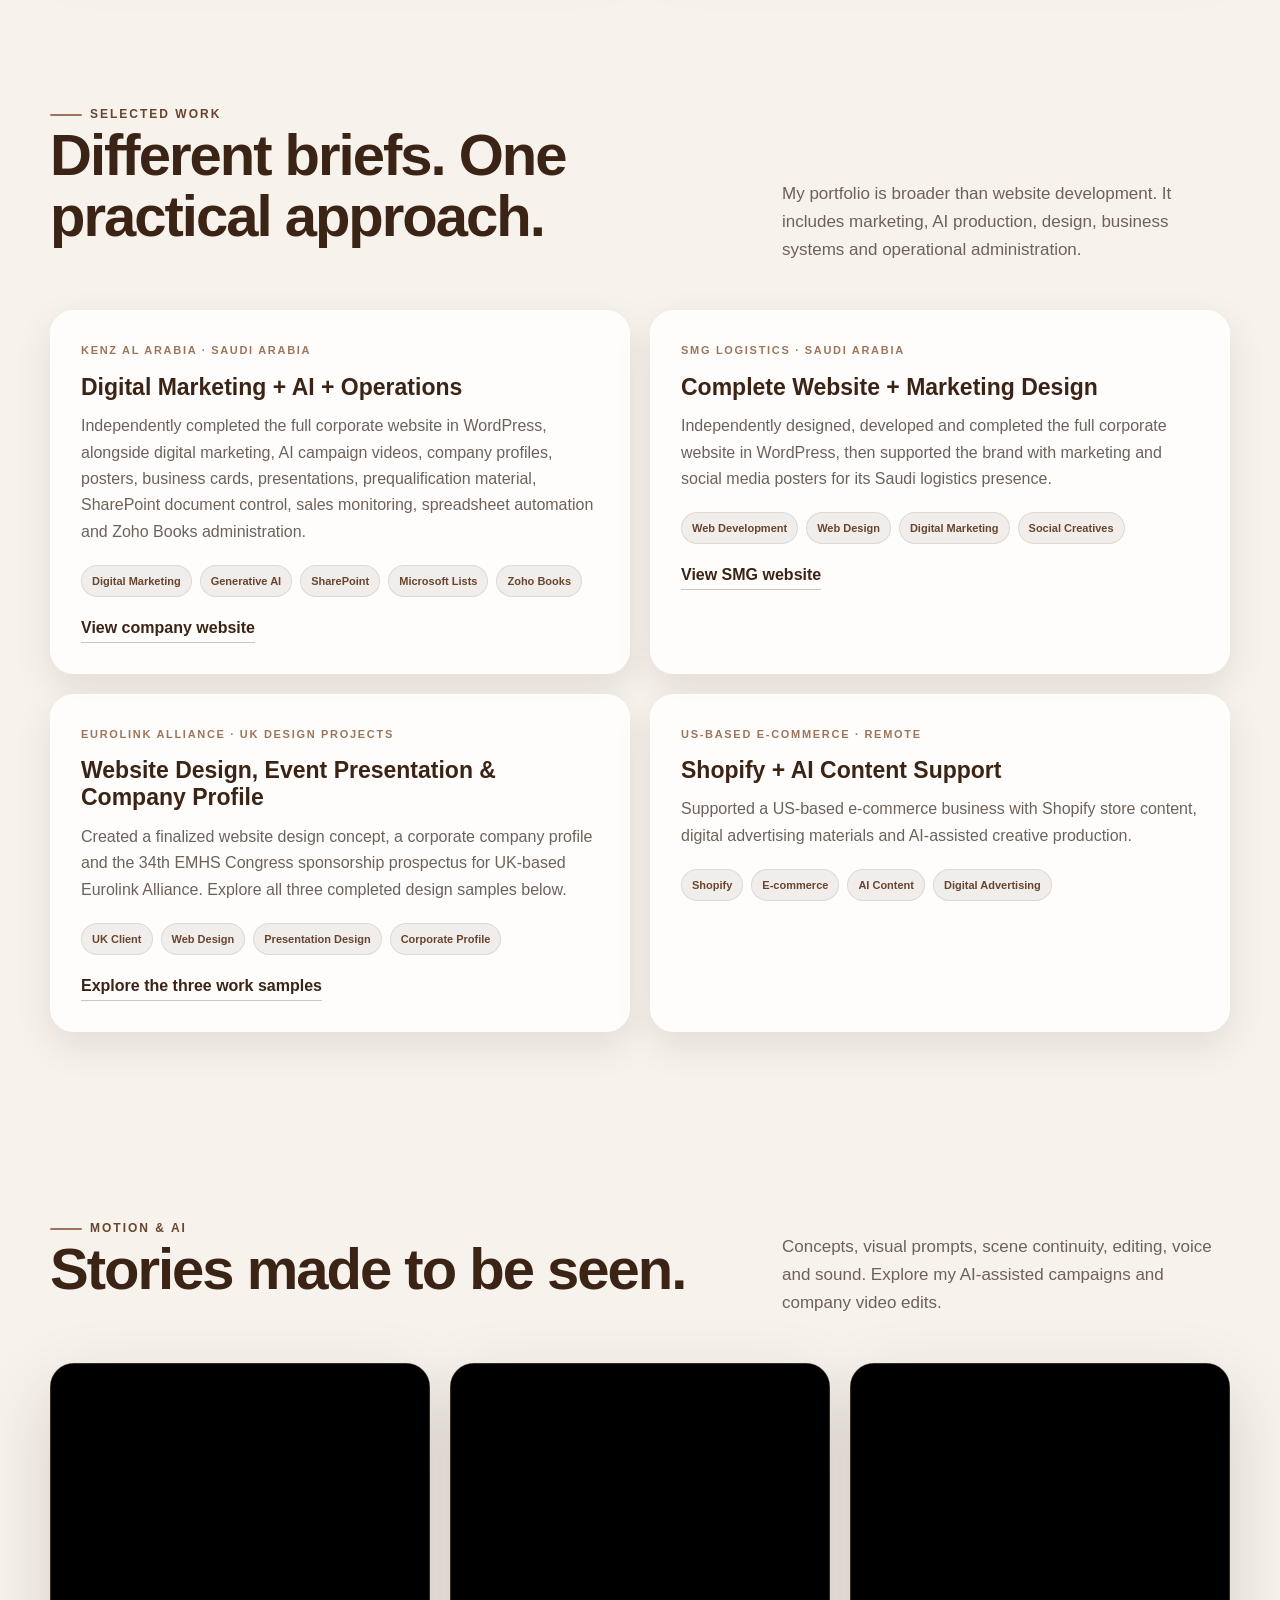
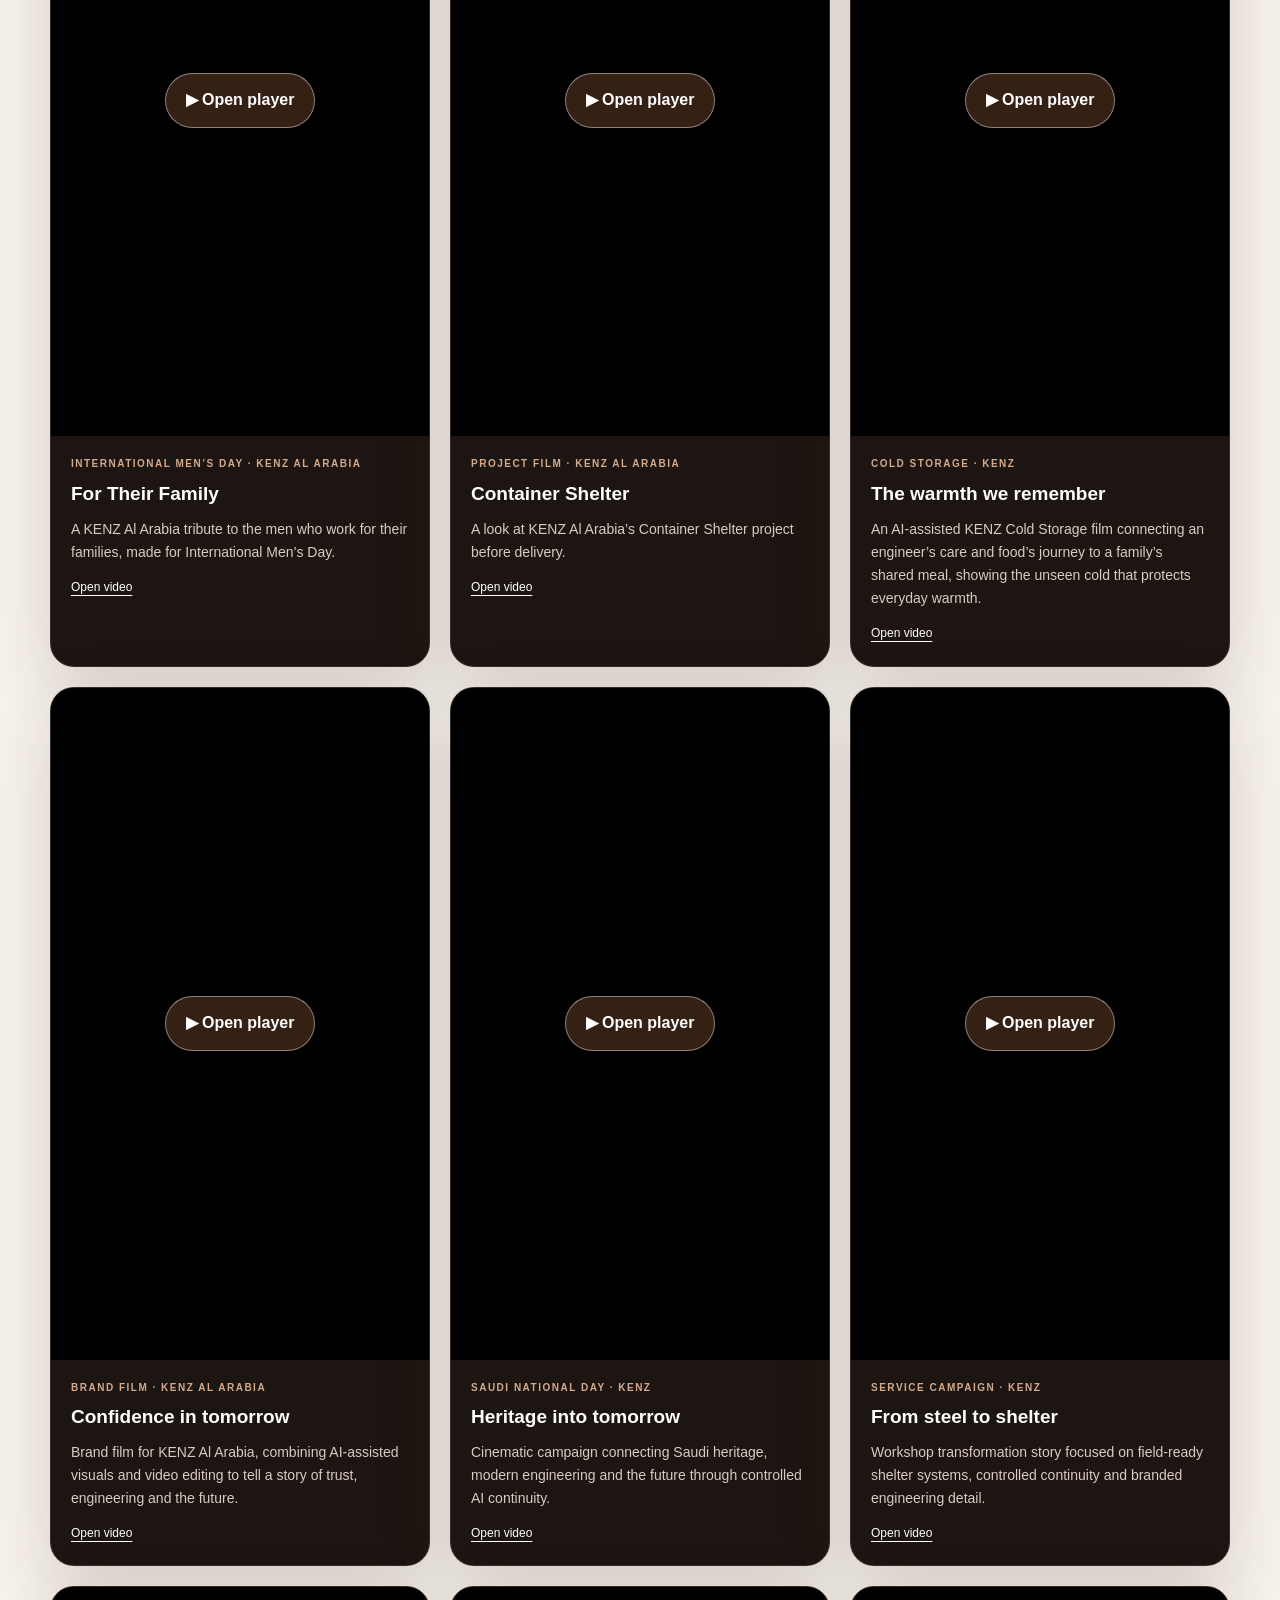
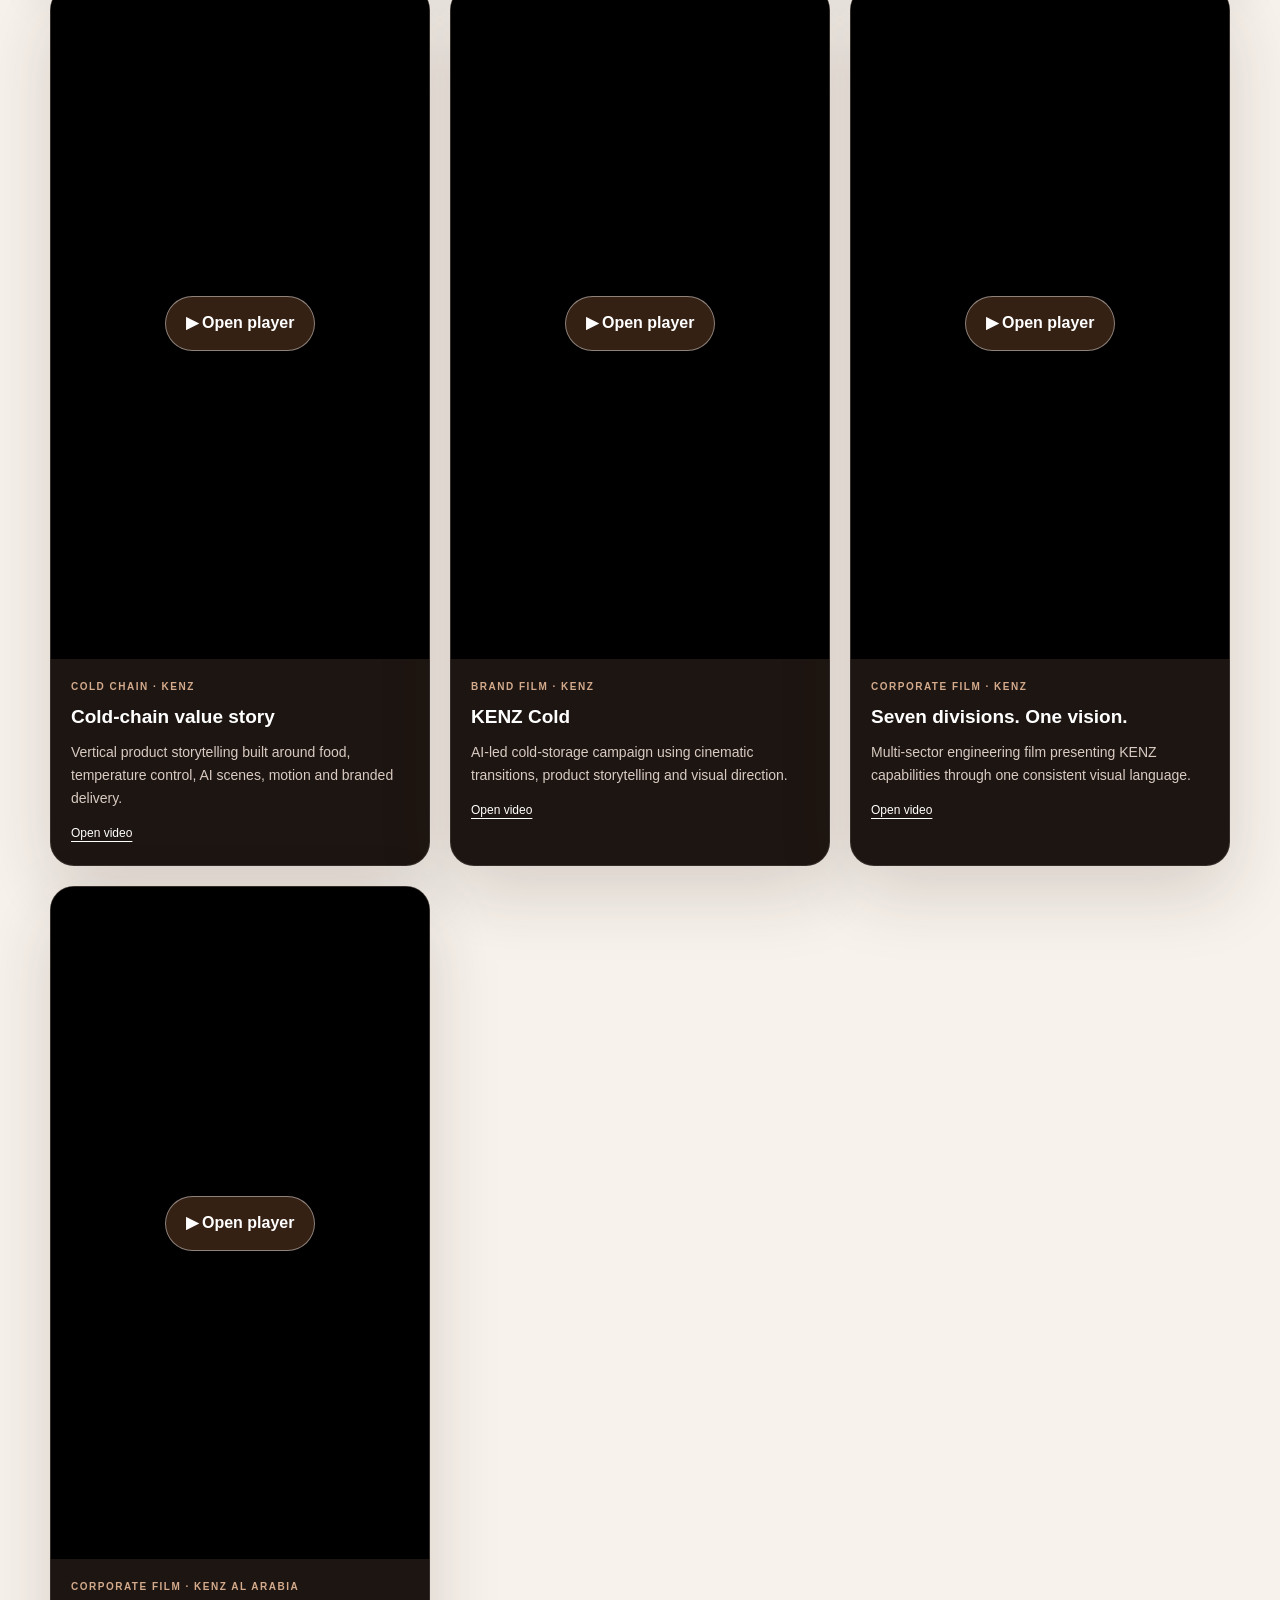
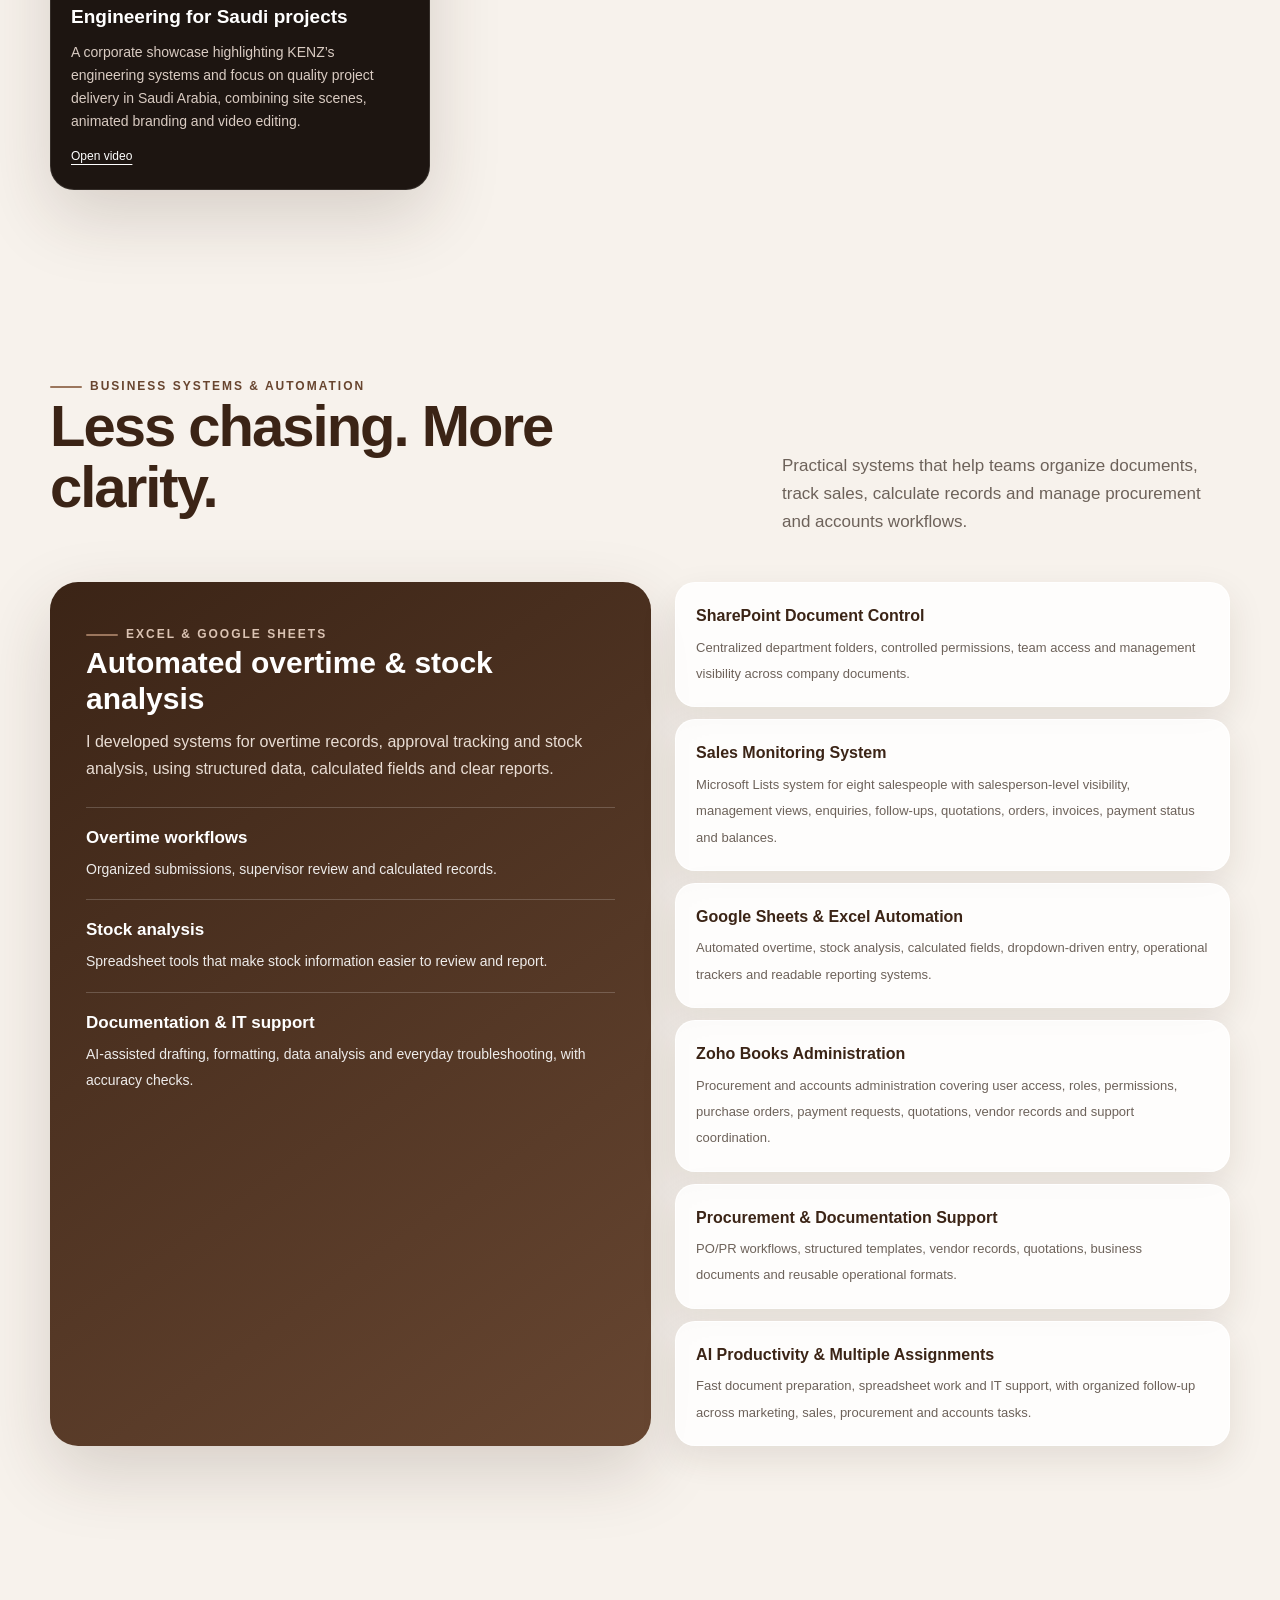
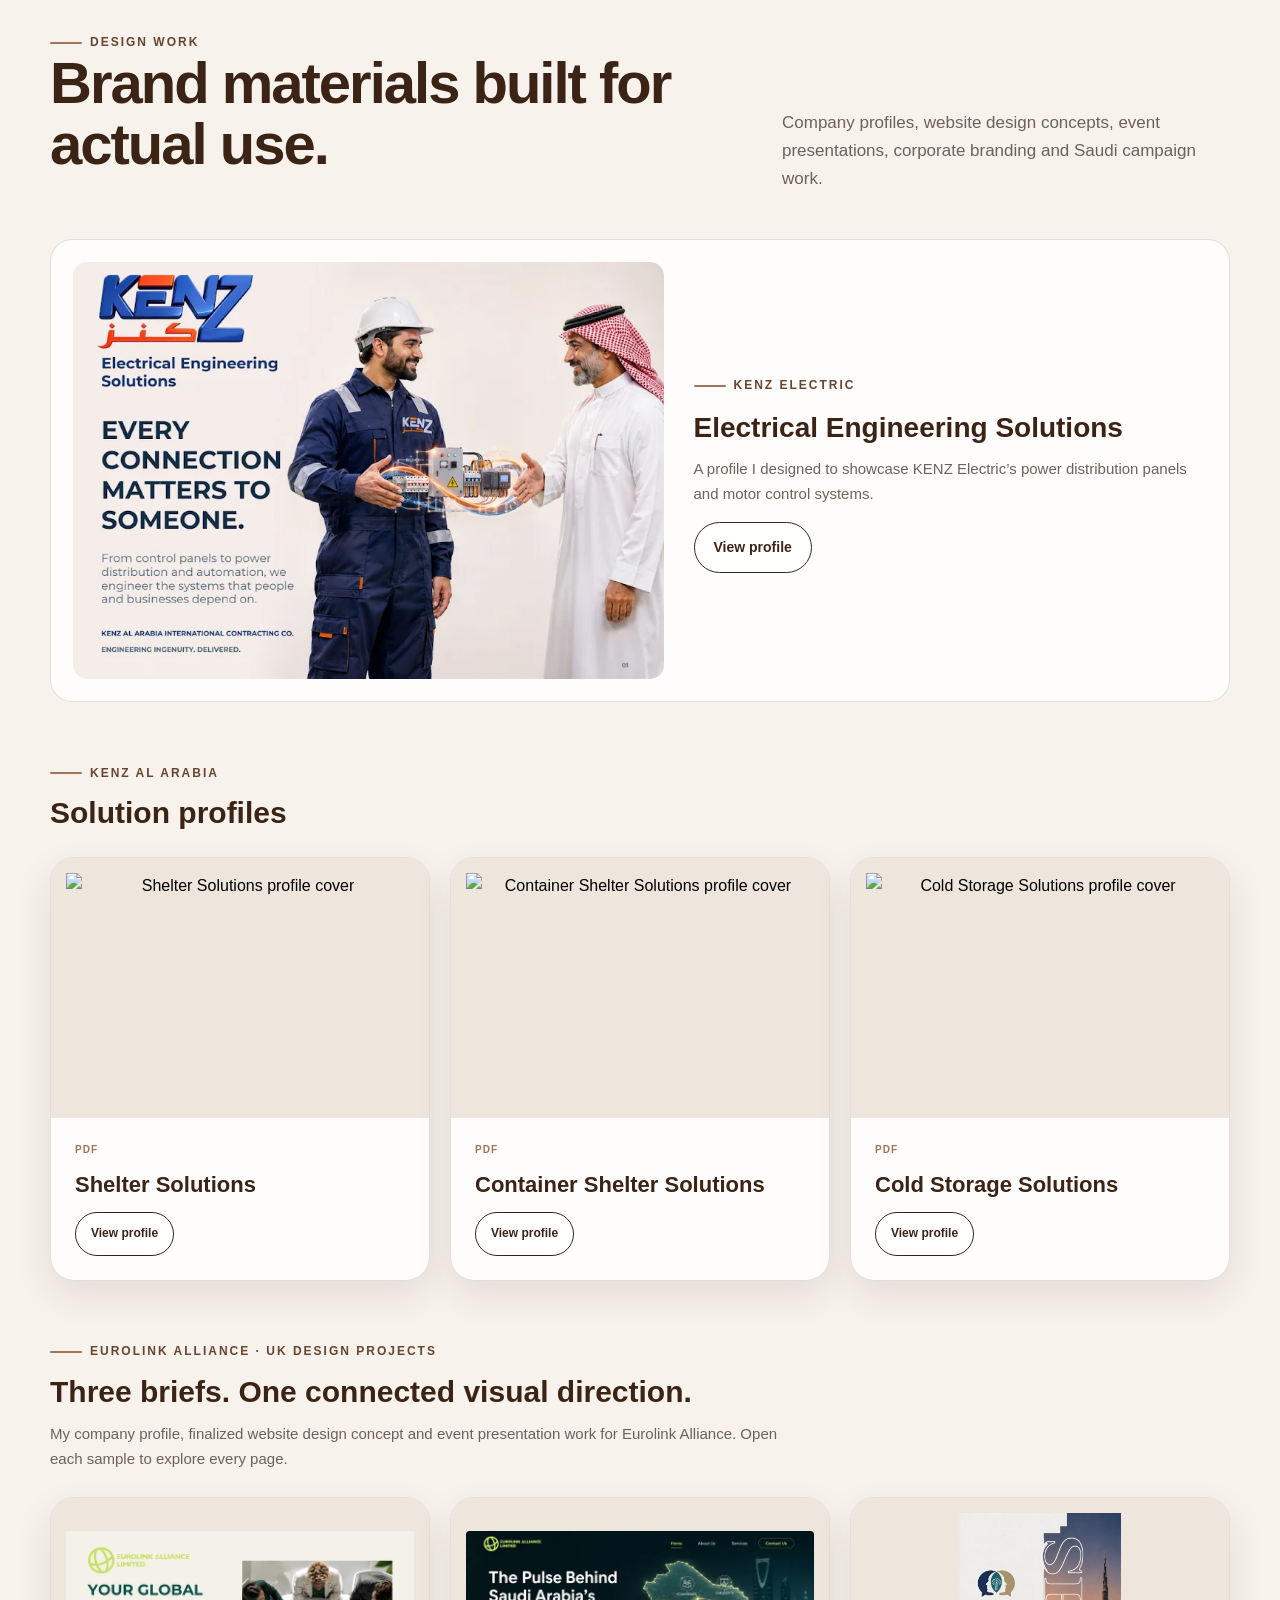
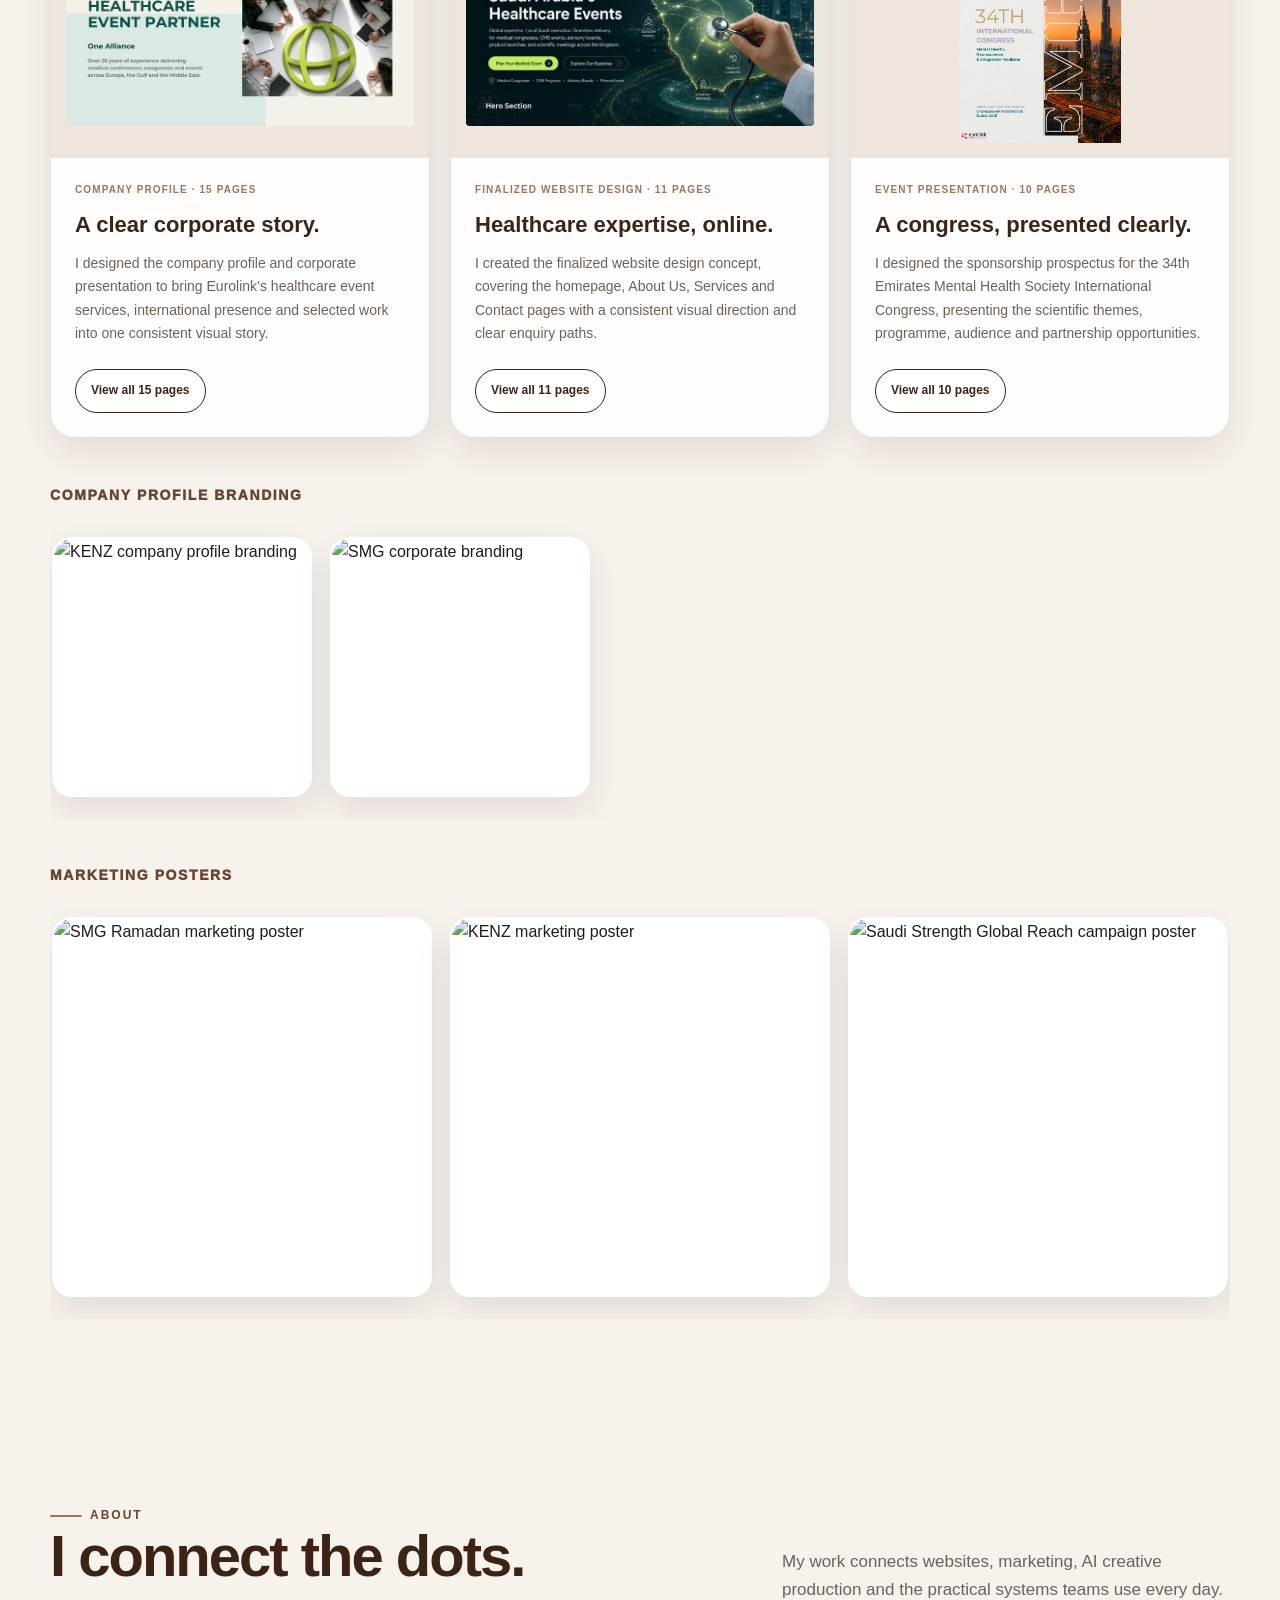
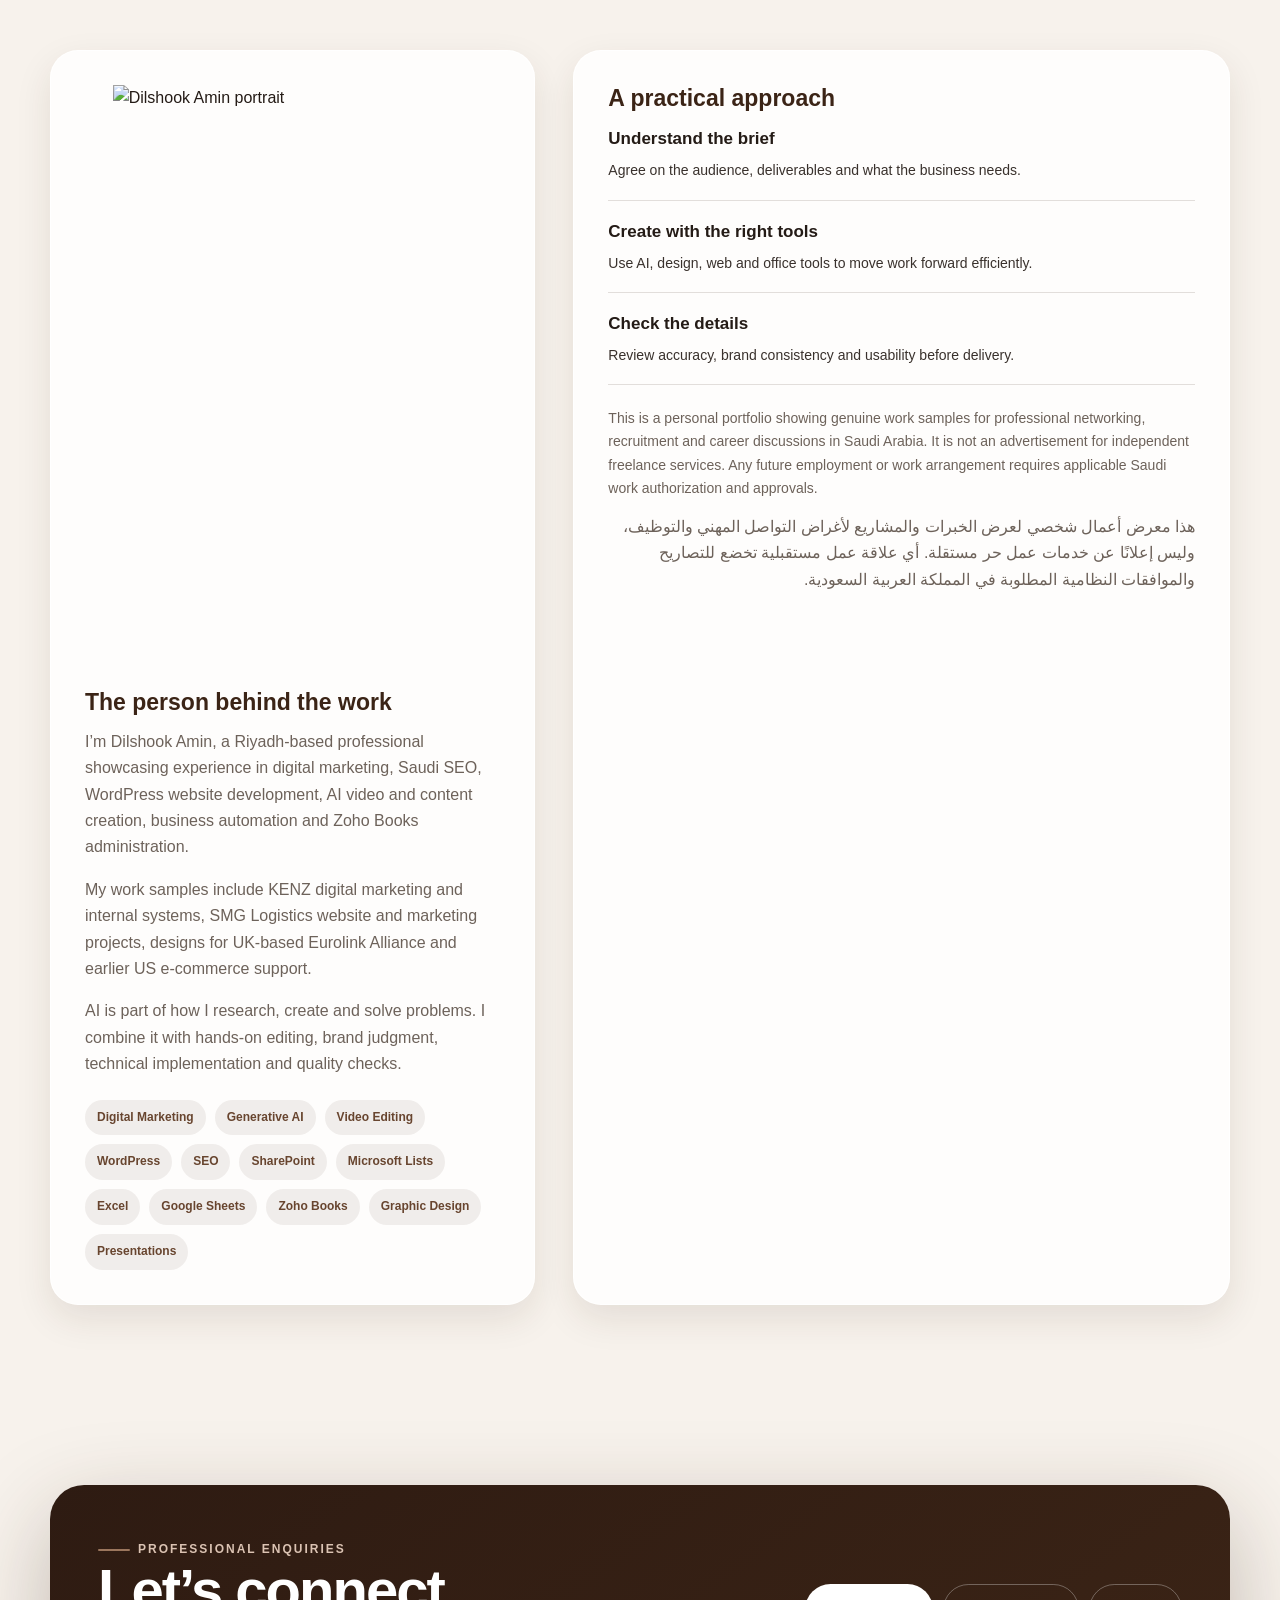
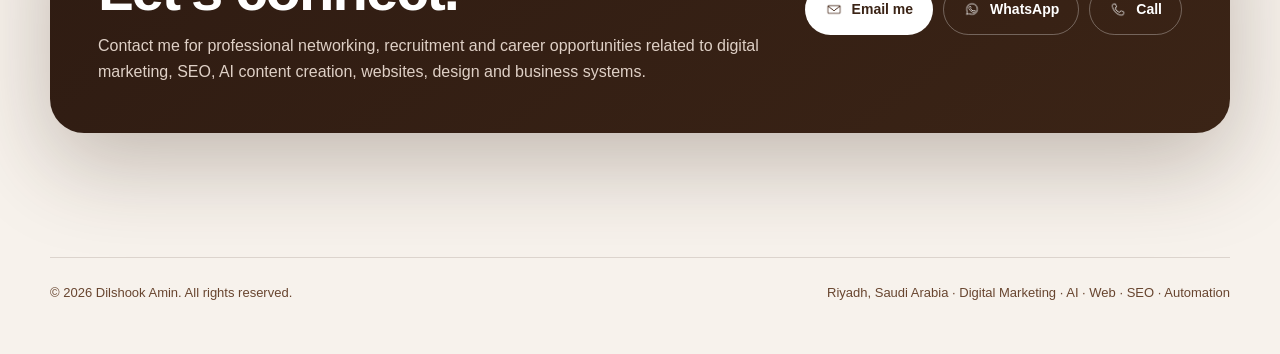
==== commit 5b874103: "Feature KENZ Electric in place of the company profile and reorder the three supporting profiles" ====
--- a/index.html
+++ b/index.html
@@ -161,8 +161,8 @@
 </section>
 <section class="section" id="design">
 <div class="container">
-<div class="head"><div><div class="eyebrow">Design work</div><h2>Brand materials built for actual use.</h2></div><p>Company profiles, website design concepts, event presentations, corporate branding and Saudi campaign work.</p></div><article class="profile-feature"><button class="profile-cover-button" type="button" data-document="kenz-company-profile" aria-label="Open KENZ Al Arabia company profile"><img alt="KENZ company profile cover designed by Dilshook Amin" height="731" loading="lazy" src="assets/portfolio/images/kenz-company-profile-cover-designed-by-dilshook-amin-f6027c6e6b.webp" width="1300"/></button><div><span class="eyebrow">KENZ company profile</span><h3>Seven divisions. One visual story.</h3><p>Company profile design bringing corporate positioning, engineering divisions, capabilities and brand information into one presentation.</p><button class="btn secondary" type="button" data-document="kenz-company-profile">View company profile</button></div></article>
-<section class="eurolink-work" id="kenz-division-profiles"><div class="sample-intro"><span class="eyebrow">KENZ Al Arabia</span><h3>Solution profiles</h3></div><div class="sample-grid"><article class="sample-card"><button class="sample-cover" type="button" data-document="kenz-container-shelter" aria-label="Open Container Shelter Solutions"><img src="https://www.kenzalarabia.com/wp-content/uploads/2026/11/Kenz-container-shelter-profile-4.jpg-scaled.webp" width="2560" height="1810" loading="lazy" decoding="async" alt="Container Shelter Solutions profile cover"/></button><div class="sample-copy"><div class="tag">PDF</div><h4>Container Shelter Solutions</h4><div class="sample-actions"><button class="btn secondary" type="button" data-document="kenz-container-shelter">View profile</button></div></div></article><article class="sample-card"><button class="sample-cover" type="button" data-document="kenz-shelter" aria-label="Open Shelter Solutions"><img src="https://www.kenzalarabia.com/wp-content/uploads/2026/11/KENZ_Shelter_Profile_28_Pages.pptx-8.jpg-scaled.webp" width="2560" height="1810" loading="lazy" decoding="async" alt="Shelter Solutions profile cover"/></button><div class="sample-copy"><div class="tag">PDF</div><h4>Shelter Solutions</h4><div class="sample-actions"><button class="btn secondary" type="button" data-document="kenz-shelter">View profile</button></div></div></article><article class="sample-card"><button class="sample-cover" type="button" data-document="kenz-cold-storage" aria-label="Open Cold Storage Solutions"><img src="https://www.kenzalarabia.com/wp-content/uploads/2026/11/KENZ-Cold-Storage-Solutions-10.jpg-scaled.webp" width="2560" height="1810" loading="lazy" decoding="async" alt="Cold Storage Solutions profile cover"/></button><div class="sample-copy"><div class="tag">PDF</div><h4>Cold Storage Solutions</h4><div class="sample-actions"><button class="btn secondary" type="button" data-document="kenz-cold-storage">View profile</button></div></div></article><article class="sample-card"><button class="sample-cover" type="button" data-document="kenz-electric" aria-label="Open KENZ Electric – Electrical Engineering Solutions"><img src="assets/portfolio/images/kenz-electric-profile-cover.webp?v=124CjNvG" width="800" height="566" loading="lazy" decoding="async" alt="KENZ Electric – Electrical Engineering Solutions profile cover"/></button><div class="sample-copy"><div class="tag">PDF</div><h4>KENZ Electric – Electrical Engineering Solutions</h4><div class="sample-actions"><button class="btn secondary" type="button" data-document="kenz-electric">View profile</button></div></div></article></div></section>
+<div class="head"><div><div class="eyebrow">Design work</div><h2>Brand materials built for actual use.</h2></div><p>Company profiles, website design concepts, event presentations, corporate branding and Saudi campaign work.</p></div><article class="profile-feature"><button class="profile-cover-button" type="button" data-document="kenz-electric" aria-label="Open KENZ Electric – Electrical Engineering Solutions"><img src="assets/portfolio/images/kenz-electric-profile-cover.webp?v=124CjNvG" width="800" height="566" loading="lazy" decoding="async" alt="KENZ Electric – Electrical Engineering Solutions profile cover"/></button><div><span class="eyebrow">KENZ Electric</span><h3>Electrical Engineering Solutions</h3><p>A profile I designed to showcase KENZ Electric’s power distribution panels and motor control systems.</p><button class="btn secondary" type="button" data-document="kenz-electric">View profile</button></div></article>
+<section class="eurolink-work" id="kenz-division-profiles"><div class="sample-intro"><span class="eyebrow">KENZ Al Arabia</span><h3>Solution profiles</h3></div><div class="sample-grid"><article class="sample-card"><button class="sample-cover" type="button" data-document="kenz-shelter" aria-label="Open Shelter Solutions"><img src="https://www.kenzalarabia.com/wp-content/uploads/2026/11/KENZ_Shelter_Profile_28_Pages.pptx-8.jpg-scaled.webp" width="2560" height="1810" loading="lazy" decoding="async" alt="Shelter Solutions profile cover"/></button><div class="sample-copy"><div class="tag">PDF</div><h4>Shelter Solutions</h4><div class="sample-actions"><button class="btn secondary" type="button" data-document="kenz-shelter">View profile</button></div></div></article><article class="sample-card"><button class="sample-cover" type="button" data-document="kenz-container-shelter" aria-label="Open Container Shelter Solutions"><img src="https://www.kenzalarabia.com/wp-content/uploads/2026/11/Kenz-container-shelter-profile-4.jpg-scaled.webp" width="2560" height="1810" loading="lazy" decoding="async" alt="Container Shelter Solutions profile cover"/></button><div class="sample-copy"><div class="tag">PDF</div><h4>Container Shelter Solutions</h4><div class="sample-actions"><button class="btn secondary" type="button" data-document="kenz-container-shelter">View profile</button></div></div></article><article class="sample-card"><button class="sample-cover" type="button" data-document="kenz-cold-storage" aria-label="Open Cold Storage Solutions"><img src="https://www.kenzalarabia.com/wp-content/uploads/2026/11/KENZ-Cold-Storage-Solutions-10.jpg-scaled.webp" width="2560" height="1810" loading="lazy" decoding="async" alt="Cold Storage Solutions profile cover"/></button><div class="sample-copy"><div class="tag">PDF</div><h4>Cold Storage Solutions</h4><div class="sample-actions"><button class="btn secondary" type="button" data-document="kenz-cold-storage">View profile</button></div></div></article></div></section>
 <div class="eurolink-work" id="eurolink"><div class="sample-intro"><span class="eyebrow">Eurolink Alliance · UK design projects</span><h3>Three briefs. One connected visual direction.</h3><p>My company profile, finalized website design concept and event presentation work for Eurolink Alliance. Open each sample to explore every page.</p></div><div class="sample-grid"><article class="sample-card"><button class="sample-cover" type="button" data-document="company-profile" aria-label="Browse Eurolink Alliance company profile, 15 pages"><img src="assets/portfolio/images/eurolink-alliance-company-profile-cover-designed-by-dilshook-ami-67b39d60c8.webp" width="720" height="405" loading="lazy" decoding="async" alt="Eurolink Alliance company profile cover designed by Dilshook Amin"/></button><div class="sample-copy"><div class="tag">Company profile · 15 pages</div><h4>A clear corporate story.</h4><p>I designed the company profile and corporate presentation to bring Eurolink’s healthcare event services, international presence and selected work into one consistent visual story.</p><div class="sample-actions"><button class="btn secondary" type="button" data-document="company-profile">View all 15 pages </button></div></div></article><article class="sample-card"><button class="sample-cover" type="button" data-document="website-design" aria-label="Browse Eurolink finalized website design concept, 11 pages"><img src="assets/portfolio/images/eurolink-finalized-website-design-concept-cover-designed-by-dils-73f488c57d.webp" width="720" height="405" loading="lazy" decoding="async" alt="Eurolink finalized website design concept cover designed by Dilshook Amin"/></button><div class="sample-copy"><div class="tag">Finalized website design · 11 pages</div><h4>Healthcare expertise, online.</h4><p>I created the finalized website design concept, covering the homepage, About Us, Services and Contact pages with a consistent visual direction and clear enquiry paths.</p><div class="sample-actions"><button class="btn secondary" type="button" data-document="website-design">View all 11 pages </button></div></div></article><article class="sample-card"><button class="sample-cover" type="button" data-document="emhs-prospectus" aria-label="Browse 34th EMHS Congress sponsorship prospectus, 10 pages"><img src="assets/portfolio/images/34th-emhs-congress-sponsorship-prospectus-cover-designed-by-dils-778afb8ea4.webp" width="608" height="860" loading="lazy" decoding="async" alt="34th EMHS Congress sponsorship prospectus cover designed by Dilshook Amin"/></button><div class="sample-copy"><div class="tag">Event presentation · 10 pages</div><h4>A congress, presented clearly.</h4><p>I designed the sponsorship prospectus for the 34th Emirates Mental Health Society International Congress, presenting the scientific themes, programme, audience and partnership opportunities.</p><div class="sample-actions"><button class="btn secondary" type="button" data-document="emhs-prospectus">View all 10 pages </button></div></div></article></div></div>
 <div class="subhead">Company profile branding</div>
 <div aria-label="Portfolio design gallery" class="design-scroll profiles" role="region" tabindex="0">
@@ -215,7 +215,7 @@
 <div class="document-stage" tabindex="0" aria-label="Document viewer"><img id="document-image" alt="" decoding="async"/><iframe id="document-frame" title="Company profile preview" loading="lazy" hidden allow="fullscreen"></iframe></div>
 <div class="document-controls"><button type="button" data-document-prev aria-label="Previous page"> Previous</button><label>Page <select id="document-page" aria-label="Choose document page"></select></label><span class="document-status" aria-live="polite" aria-atomic="true"></span><button type="button" data-document-next aria-label="Next page">Next </button><button type="button" data-document-enlarge aria-pressed="false">Enlarge page</button></div>
 </dialog>
-<script id="document-pages" type="application/json">{"kenz-electric":{"title":"KENZ Electric – Electrical Engineering Solutions","preview":"https://drive.google.com/file/d/124CjNvGf4Nn3GKSsdqacbBfbHKpiFTga/preview?hl=en"},"kenz-cold-storage":{"title":"KENZ · Cold Storage Solutions","preview":"https://www.kenzalarabia.com/wp-content/uploads/2026/11/KENZ_Cold_Storage_Solutions_Optimized.pdf"},"kenz-container-shelter":{"title":"KENZ · Container Shelter Solutions","preview":"https://www.kenzalarabia.com/wp-content/uploads/2026/11/KENZ_Container_Shelter_Solutions_Lossless_JP2.pdf"},"kenz-shelter":{"title":"KENZ · Shelter Solutions","preview":"https://www.kenzalarabia.com/wp-content/uploads/2026/11/KENZ_Shelter_Solutions_Lossless_JP2.pdf"},"company-profile":{"title":"Eurolink Alliance company profile","pages":[{"src":"assets/portfolio/images/company-profile-page-01-5b6d578a73.webp","width":1600,"height":900},{"src":"assets/portfolio/images/company-profile-page-02-0e9983853d.webp","width":1600,"height":900},{"src":"assets/portfolio/images/company-profile-page-03-cec91e3eda.webp","width":1600,"height":900},{"src":"assets/portfolio/images/company-profile-page-04-c70f3962e9.webp","width":1600,"height":900},{"src":"assets/portfolio/images/company-profile-page-05-64330cf6ec.webp","width":1600,"height":900},{"src":"assets/portfolio/images/company-profile-page-06-4a3d643227.webp","width":1600,"height":900},{"src":"assets/portfolio/images/company-profile-page-07-0cde206bdc.webp","width":1600,"height":900},{"src":"assets/portfolio/images/company-profile-page-08-9aeeac0903.webp","width":1600,"height":900},{"src":"assets/portfolio/images/company-profile-page-09-b79bfafc6f.webp","width":1600,"height":900},{"src":"assets/portfolio/images/company-profile-page-10-713647d86d.webp","width":1600,"height":900},{"src":"assets/portfolio/images/company-profile-page-11-7720234454.webp","width":1600,"height":900},{"src":"assets/portfolio/images/company-profile-page-12-4de4abfc85.webp","width":1600,"height":900},{"src":"assets/portfolio/images/company-profile-page-13-8558b9619e.webp","width":1600,"height":900},{"src":"assets/portfolio/images/company-profile-page-14-88d907db7d.webp","width":1600,"height":900},{"src":"assets/portfolio/images/company-profile-page-15-22bef7fff4.webp","width":1600,"height":900}]},"website-design":{"title":"Eurolink finalized website design concept","pages":[{"src":"assets/portfolio/images/website-design-page-01-af4f841817.webp","width":1600,"height":901},{"src":"assets/portfolio/images/website-design-page-02-3817a454c4.webp","width":1600,"height":901},{"src":"assets/portfolio/images/website-design-page-03-40ec293d8e.webp","width":1600,"height":901},{"src":"assets/portfolio/images/website-design-page-04-2c30a7f0c0.webp","width":1600,"height":901},{"src":"assets/portfolio/images/website-design-page-05-56afc753db.webp","width":1600,"height":901},{"src":"assets/portfolio/images/website-design-page-06-0ed43c3eff.webp","width":1600,"height":901},{"src":"assets/portfolio/images/website-design-page-07-3f178fac1a.webp","width":1600,"height":901},{"src":"assets/portfolio/images/website-design-page-08-8b8becbbc0.webp","width":1600,"height":901},{"src":"assets/portfolio/images/website-design-page-09-c95a2a5975.webp","width":1600,"height":901},{"src":"assets/portfolio/images/website-design-page-10-c48992870a.webp","width":1600,"height":901},{"src":"assets/portfolio/images/website-design-page-11-45c4504a99.webp","width":1600,"height":901}]},"emhs-prospectus":{"title":"34th EMHS Congress sponsorship prospectus","pages":[{"src":"assets/portfolio/images/emhs-prospectus-page-01-543c6c2b37.webp","width":1600,"height":2262},{"src":"assets/portfolio/images/emhs-prospectus-page-02-a932c9d20b.webp","width":1600,"height":2262},{"src":"assets/portfolio/images/emhs-prospectus-page-03-3f9cc9d8ec.webp","width":1600,"height":2262},{"src":"assets/portfolio/images/emhs-prospectus-page-04-8bef2d414d.webp","width":1600,"height":2262},{"src":"assets/portfolio/images/emhs-prospectus-page-05-084c98fed6.webp","width":1600,"height":2262},{"src":"assets/portfolio/images/emhs-prospectus-page-06-75405e1006.webp","width":1600,"height":2262},{"src":"assets/portfolio/images/emhs-prospectus-page-07-d5c62fd290.webp","width":1600,"height":2262},{"src":"assets/portfolio/images/emhs-prospectus-page-08-059d960e94.webp","width":1600,"height":2262},{"src":"assets/portfolio/images/emhs-prospectus-page-09-101c22dda9.webp","width":1600,"height":2262},{"src":"assets/portfolio/images/emhs-prospectus-page-10-d3d779a62e.webp","width":1600,"height":2262}]},"kenz-company-profile":{"title":"KENZ Al Arabia company profile","preview":"https://drive.google.com/file/d/1urzmaiiBaZC7wDlS4cEZlx-bGJiz8zAR/preview"}}</script><script src="assets/portfolio/documents.js?v=20261013-rtl2"></script>
+<script id="document-pages" type="application/json">{"kenz-electric":{"title":"KENZ Electric – Electrical Engineering Solutions","preview":"https://drive.google.com/file/d/124CjNvGf4Nn3GKSsdqacbBfbHKpiFTga/preview?hl=en"},"kenz-cold-storage":{"title":"KENZ · Cold Storage Solutions","preview":"https://www.kenzalarabia.com/wp-content/uploads/2026/11/KENZ_Cold_Storage_Solutions_Optimized.pdf"},"kenz-container-shelter":{"title":"KENZ · Container Shelter Solutions","preview":"https://www.kenzalarabia.com/wp-content/uploads/2026/11/KENZ_Container_Shelter_Solutions_Lossless_JP2.pdf"},"kenz-shelter":{"title":"KENZ · Shelter Solutions","preview":"https://www.kenzalarabia.com/wp-content/uploads/2026/11/KENZ_Shelter_Solutions_Lossless_JP2.pdf"},"company-profile":{"title":"Eurolink Alliance company profile","pages":[{"src":"assets/portfolio/images/company-profile-page-01-5b6d578a73.webp","width":1600,"height":900},{"src":"assets/portfolio/images/company-profile-page-02-0e9983853d.webp","width":1600,"height":900},{"src":"assets/portfolio/images/company-profile-page-03-cec91e3eda.webp","width":1600,"height":900},{"src":"assets/portfolio/images/company-profile-page-04-c70f3962e9.webp","width":1600,"height":900},{"src":"assets/portfolio/images/company-profile-page-05-64330cf6ec.webp","width":1600,"height":900},{"src":"assets/portfolio/images/company-profile-page-06-4a3d643227.webp","width":1600,"height":900},{"src":"assets/portfolio/images/company-profile-page-07-0cde206bdc.webp","width":1600,"height":900},{"src":"assets/portfolio/images/company-profile-page-08-9aeeac0903.webp","width":1600,"height":900},{"src":"assets/portfolio/images/company-profile-page-09-b79bfafc6f.webp","width":1600,"height":900},{"src":"assets/portfolio/images/company-profile-page-10-713647d86d.webp","width":1600,"height":900},{"src":"assets/portfolio/images/company-profile-page-11-7720234454.webp","width":1600,"height":900},{"src":"assets/portfolio/images/company-profile-page-12-4de4abfc85.webp","width":1600,"height":900},{"src":"assets/portfolio/images/company-profile-page-13-8558b9619e.webp","width":1600,"height":900},{"src":"assets/portfolio/images/company-profile-page-14-88d907db7d.webp","width":1600,"height":900},{"src":"assets/portfolio/images/company-profile-page-15-22bef7fff4.webp","width":1600,"height":900}]},"website-design":{"title":"Eurolink finalized website design concept","pages":[{"src":"assets/portfolio/images/website-design-page-01-af4f841817.webp","width":1600,"height":901},{"src":"assets/portfolio/images/website-design-page-02-3817a454c4.webp","width":1600,"height":901},{"src":"assets/portfolio/images/website-design-page-03-40ec293d8e.webp","width":1600,"height":901},{"src":"assets/portfolio/images/website-design-page-04-2c30a7f0c0.webp","width":1600,"height":901},{"src":"assets/portfolio/images/website-design-page-05-56afc753db.webp","width":1600,"height":901},{"src":"assets/portfolio/images/website-design-page-06-0ed43c3eff.webp","width":1600,"height":901},{"src":"assets/portfolio/images/website-design-page-07-3f178fac1a.webp","width":1600,"height":901},{"src":"assets/portfolio/images/website-design-page-08-8b8becbbc0.webp","width":1600,"height":901},{"src":"assets/portfolio/images/website-design-page-09-c95a2a5975.webp","width":1600,"height":901},{"src":"assets/portfolio/images/website-design-page-10-c48992870a.webp","width":1600,"height":901},{"src":"assets/portfolio/images/website-design-page-11-45c4504a99.webp","width":1600,"height":901}]},"emhs-prospectus":{"title":"34th EMHS Congress sponsorship prospectus","pages":[{"src":"assets/portfolio/images/emhs-prospectus-page-01-543c6c2b37.webp","width":1600,"height":2262},{"src":"assets/portfolio/images/emhs-prospectus-page-02-a932c9d20b.webp","width":1600,"height":2262},{"src":"assets/portfolio/images/emhs-prospectus-page-03-3f9cc9d8ec.webp","width":1600,"height":2262},{"src":"assets/portfolio/images/emhs-prospectus-page-04-8bef2d414d.webp","width":1600,"height":2262},{"src":"assets/portfolio/images/emhs-prospectus-page-05-084c98fed6.webp","width":1600,"height":2262},{"src":"assets/portfolio/images/emhs-prospectus-page-06-75405e1006.webp","width":1600,"height":2262},{"src":"assets/portfolio/images/emhs-prospectus-page-07-d5c62fd290.webp","width":1600,"height":2262},{"src":"assets/portfolio/images/emhs-prospectus-page-08-059d960e94.webp","width":1600,"height":2262},{"src":"assets/portfolio/images/emhs-prospectus-page-09-101c22dda9.webp","width":1600,"height":2262},{"src":"assets/portfolio/images/emhs-prospectus-page-10-d3d779a62e.webp","width":1600,"height":2262}]}}</script><script src="assets/portfolio/documents.js?v=20261013-rtl2"></script>
 </body>
 </html>
 
